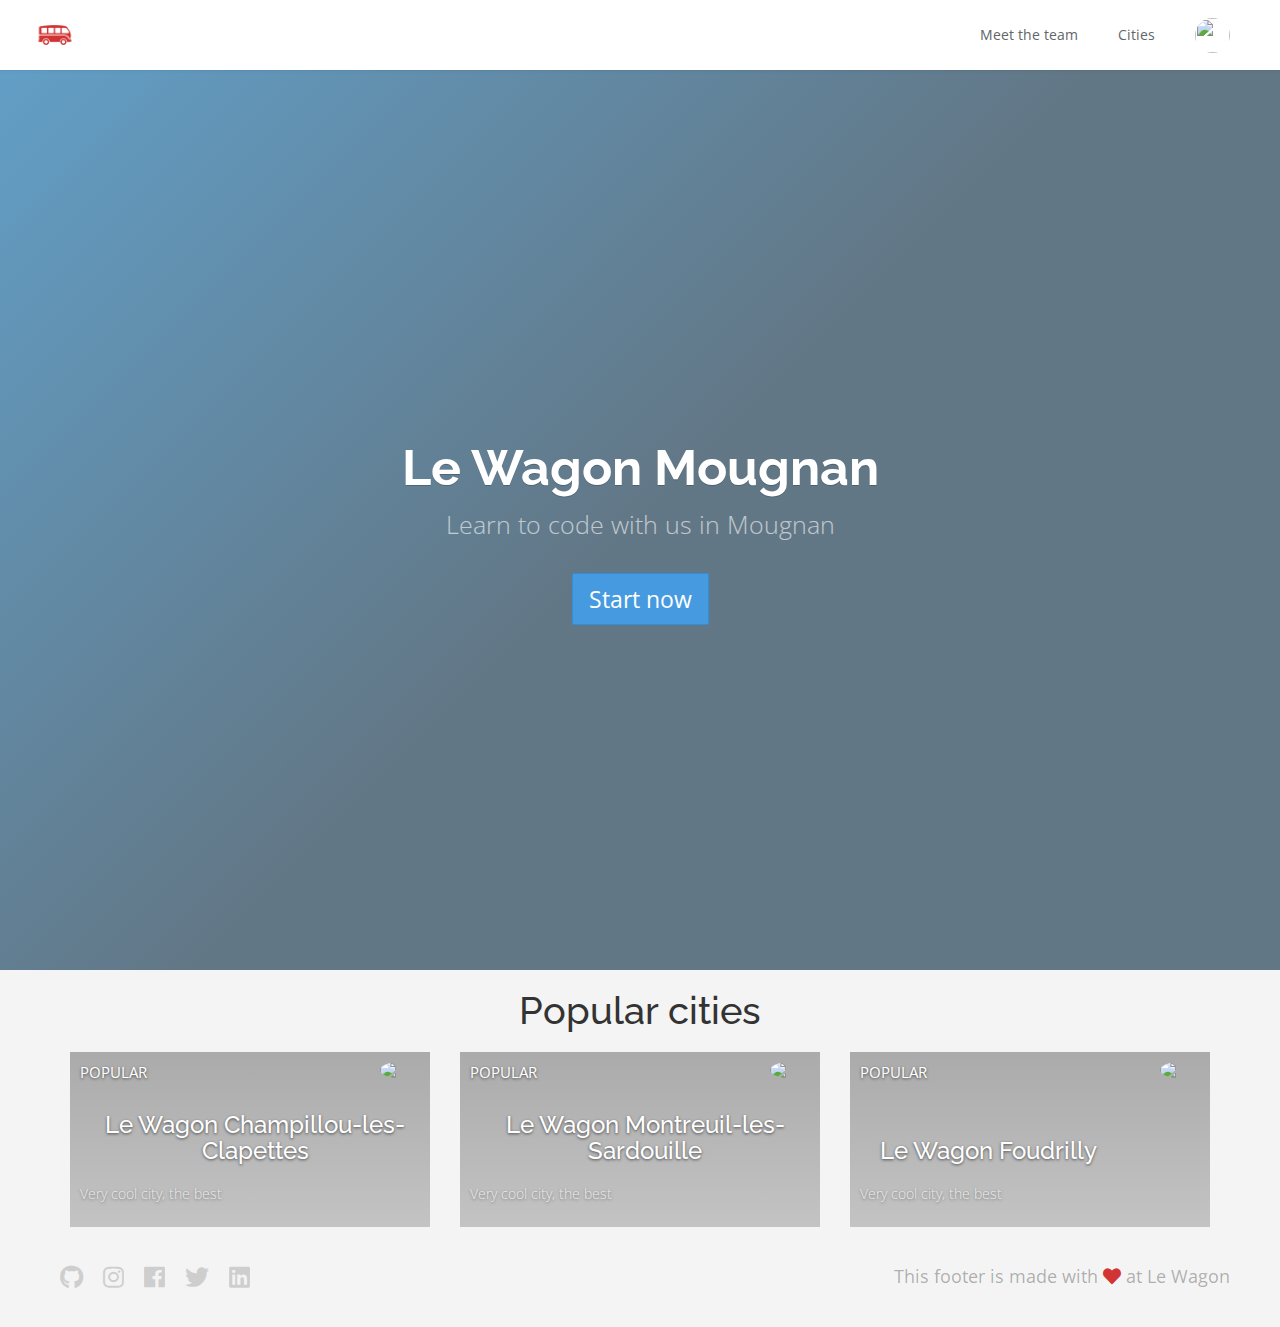
==== index.html @ 1786eabf "Automated commit at 2018-11-12 14:16:58 UTC by middleman-deploy 2.0.0-alpha" ====
<!doctype html>
<html>
  <head>
    <meta charset="utf-8">
    <meta http-equiv="x-ua-compatible" content="ie=edge">
    <meta name="viewport"
          content="width=device-width, initial-scale=1, shrink-to-fit=no">
    <!-- Use the title from a page's frontmatter if it has one -->
    <title>Le Wagon - Middleman</title>
    <link href="stylesheets/application-b05e5501.css" rel="stylesheet" />
    <script src="javascripts/application-93de88c9.js"></script>
    <link href="images/favicon-f15af148.png" rel="icon" type="image/png" />
  </head>
  <body>
    <div class="navbar-wagon">
  <!-- Logo -->
  <a href="/" class="navbar-wagon-brand">
    <img src="images/logo-acc9c0ec.png" alt="logo">
  </a>

  <!-- Right Navigation -->
  <div class="navbar-wagon-right hidden-xs hidden-sm">

    <a href="team.html" class="navbar-wagon-item navbar-wagon-link">Meet the team</a>
    <a href="./" class="navbar-wagon-item navbar-wagon-link">Cities</a>


    <!-- Profile picture with dropdown list -->
    <div class="navbar-wagon-item">
      <div class="dropdown">
        <img src="https://kitt.lewagon.com/placeholder/users/ssaunier" class="avatar dropdown-toggle" id="navbar-wagon-menu" data-toggle="dropdown">
        <ul class="dropdown-menu dropdown-menu-right navbar-wagon-dropdown-menu">
          <li><a href="#">Profile</a></li>
          <li><a href="#">Dashboard</a></li>
          <li><a href="#">Log Out</a></li>
        </ul>
      </div>
    </div>
  </div>

  <!-- Dropdown appearing on mobile only -->
  <div class="navbar-wagon-item hidden-md hidden-lg">
    <div class="dropdown">
      <i class="fas fa-bars dropdown-toggle" data-toggle="dropdown" role="button"></i>
      <ul class="dropdown-menu dropdown-menu-right navbar-wagon-dropdown-menu">
        <li><a href="#">Host</a></li>
        <li><a href="#">Trips</a></li>
        <li><a href="#">Messagese</a></li>
      </ul>
    </div>
  </div>
</div>

      <div class="banner" style="background-image: linear-gradient(-225deg, rgba(0,101,168,0.6) 0%, rgba(0,36,61,0.6) 50%), url('https://vignette.wikia.nocookie.net/groland/images/0/01/Mougnan.png/revision/latest?cb=20161108152142&path-prefix=fr');">
  <div class="banner-content">
    <h1>Le Wagon Mougnan</h1>
    <p>Learn to code with us in Mougnan</p>
    <a class="btn btn-primary btn-lg">Start now</a>
  </div>
</div>



<div class="container">
<h2>Popular cities</h2>
  <div class="row">
    <div class="col-xs-12 col-sm-4">
      <div class="card" style="background-image: linear-gradient(rgba(0,0,0,0.3), rgba(0,0,0,0.2)), url('https://vignette.wikia.nocookie.net/groland/images/9/9a/Champilloulesclapettes.png/revision/latest?cb=20161108142806&path-prefix=fr');">
        <div class="card-category">Popular</div>
        <div class="card-description">
          <h2>Le Wagon Champillou-les-Clapettes</h2>
          <p>Very cool city, the best</p>
        </div>
        <img class="card-user" src="https://kitt.lewagon.com/placeholder/users/mcsqueeze">
        <a class="card-link" href="#" ></a>
      </div>
    </div>
    <div class="col-xs-12 col-sm-4">
      <div class="card" style="background-image: linear-gradient(rgba(0,0,0,0.3), rgba(0,0,0,0.2)), url('https://vignette.wikia.nocookie.net/groland/images/4/4e/Montreuil-les-Sardouille.png/revision/latest?cb=20150901130908&path-prefix=fr');">
        <div class="card-category">Popular</div>
        <div class="card-description">
          <h2>Le Wagon Montreuil-les-Sardouille</h2>
          <p>Very cool city, the best</p>
        </div>
        <img class="card-user" src="https://kitt.lewagon.com/placeholder/users/Malise13">
        <a class="card-link" href="#" ></a>
      </div>
    </div>
    <div class="col-xs-12 col-sm-4">
      <div class="card" style="background-image: linear-gradient(rgba(0,0,0,0.3), rgba(0,0,0,0.2)), url('https://vignette.wikia.nocookie.net/groland/images/9/92/Foudrilly.png/revision/latest/scale-to-width-down/640?cb=20170323173155&path-prefix=fr');">
        <div class="card-category">Popular</div>
        <div class="card-description">
          <h2>Le Wagon Foudrilly</h2>
          <p>Very cool city, the best</p>
        </div>
        <img class="card-user" src="https://kitt.lewagon.com/placeholder/users/RababZ">
        <a class="card-link" href="#" ></a>
      </div>
    </div>
  </div>
</div>


    <div class="footer">
  <div class="footer-links">
    <a href="#"><i class="fab fa-github"></i></a>
    <a href="#"><i class="fab fa-instagram"></i></a>
    <a href="#"><i class="fab fa-facebook"></i></a>
    <a href="#"><i class="fab fa-twitter"></i></a>
    <a href="#"><i class="fab fa-linkedin"></i></a>
  </div>
  <div class="footer-copyright">
    This footer is made with <i class="fas fa-heart"></i> at Le Wagon
  </div>
</div>

  </body>
</html>
---- stylesheets/application-b05e5501.css ----
@import url("https://fonts.googleapis.com/css?family=Open+Sans:400,300,700|Raleway:400,100,300,700,500");/*!
 * Bootstrap v3.3.7 (http://getbootstrap.com)
 * Copyright 2011-2016 Twitter, Inc.
 * Licensed under MIT (https://github.com/twbs/bootstrap/blob/master/LICENSE)
 *//*! normalize.css v3.0.3 | MIT License | github.com/necolas/normalize.css */html{font-family:sans-serif;-ms-text-size-adjust:100%;-webkit-text-size-adjust:100%}body{margin:0}article,aside,details,figcaption,figure,footer,header,hgroup,main,menu,nav,section,summary{display:block}audio,canvas,progress,video{display:inline-block;vertical-align:baseline}audio:not([controls]){display:none;height:0}[hidden],template{display:none}a{background-color:transparent}a:active,a:hover{outline:0}abbr[title]{border-bottom:1px dotted}b,strong{font-weight:bold}dfn{font-style:italic}h1{font-size:2em;margin:0.67em 0}mark{background:#ff0;color:#000}small{font-size:80%}sub,sup{font-size:75%;line-height:0;position:relative;vertical-align:baseline}sup{top:-0.5em}sub{bottom:-0.25em}img{border:0}svg:not(:root){overflow:hidden}figure{margin:1em 40px}hr{-webkit-box-sizing:content-box;box-sizing:content-box;height:0}pre{overflow:auto}code,kbd,pre,samp{font-family:monospace, monospace;font-size:1em}button,input,optgroup,select,textarea{color:inherit;font:inherit;margin:0}button{overflow:visible}button,select{text-transform:none}button,html input[type="button"],input[type="reset"],input[type="submit"]{-webkit-appearance:button;cursor:pointer}button[disabled],html input[disabled]{cursor:default}button::-moz-focus-inner,input::-moz-focus-inner{border:0;padding:0}input{line-height:normal}input[type="checkbox"],input[type="radio"]{-webkit-box-sizing:border-box;box-sizing:border-box;padding:0}input[type="number"]::-webkit-inner-spin-button,input[type="number"]::-webkit-outer-spin-button{height:auto}input[type="search"]{-webkit-appearance:textfield;-webkit-box-sizing:content-box;box-sizing:content-box}input[type="search"]::-webkit-search-cancel-button,input[type="search"]::-webkit-search-decoration{-webkit-appearance:none}fieldset{border:1px solid #c0c0c0;margin:0 2px;padding:0.35em 0.625em 0.75em}legend{border:0;padding:0}textarea{overflow:auto}optgroup{font-weight:bold}table{border-collapse:collapse;border-spacing:0}td,th{padding:0}/*! Source: https://github.com/h5bp/html5-boilerplate/blob/master/src/css/main.css */@media print{*,*:before,*:after{background:transparent !important;color:#000 !important;-webkit-box-shadow:none !important;box-shadow:none !important;text-shadow:none !important}a,a:visited{text-decoration:underline}a[href]:after{content:" (" attr(href) ")"}abbr[title]:after{content:" (" attr(title) ")"}a[href^="#"]:after,a[href^="javascript:"]:after{content:""}pre,blockquote{border:1px solid #999;page-break-inside:avoid}thead{display:table-header-group}tr,img{page-break-inside:avoid}img{max-width:100% !important}p,h2,h3{orphans:3;widows:3}h2,h3{page-break-after:avoid}.navbar{display:none}.btn>.caret,.dropup>.btn>.caret{border-top-color:#000 !important}.label{border:1px solid #000}.table{border-collapse:collapse !important}.table td,.table th{background-color:#fff !important}.table-bordered th,.table-bordered td{border:1px solid #ddd !important}}@font-face{font-family:'Glyphicons Halflings';src:url("../assets/bootstrap/glyphicons-halflings-regular-86b6f62b.eot");src:url("../assets/bootstrap/glyphicons-halflings-regular-86b6f62b.eot?#iefix") format("embedded-opentype"),url("../assets/bootstrap/glyphicons-halflings-regular-ca35b697.woff2") format("woff2"),url("../assets/bootstrap/glyphicons-halflings-regular-278e49a8.woff") format("woff"),url("../assets/bootstrap/glyphicons-halflings-regular-44bc1850.ttf") format("truetype"),url("../assets/bootstrap/glyphicons-halflings-regular-de51a849.svg#glyphicons_halflingsregular") format("svg")}.glyphicon{position:relative;top:1px;display:inline-block;font-family:'Glyphicons Halflings';font-style:normal;font-weight:normal;line-height:1;-webkit-font-smoothing:antialiased;-moz-osx-font-smoothing:grayscale}.glyphicon-asterisk:before{content:"\002a"}.glyphicon-plus:before{content:"\002b"}.glyphicon-euro:before,.glyphicon-eur:before{content:"\20ac"}.glyphicon-minus:before{content:"\2212"}.glyphicon-cloud:before{content:"\2601"}.glyphicon-envelope:before{content:"\2709"}.glyphicon-pencil:before{content:"\270f"}.glyphicon-glass:before{content:"\e001"}.glyphicon-music:before{content:"\e002"}.glyphicon-search:before{content:"\e003"}.glyphicon-heart:before{content:"\e005"}.glyphicon-star:before{content:"\e006"}.glyphicon-star-empty:before{content:"\e007"}.glyphicon-user:before{content:"\e008"}.glyphicon-film:before{content:"\e009"}.glyphicon-th-large:before{content:"\e010"}.glyphicon-th:before{content:"\e011"}.glyphicon-th-list:before{content:"\e012"}.glyphicon-ok:before{content:"\e013"}.glyphicon-remove:before{content:"\e014"}.glyphicon-zoom-in:before{content:"\e015"}.glyphicon-zoom-out:before{content:"\e016"}.glyphicon-off:before{content:"\e017"}.glyphicon-signal:before{content:"\e018"}.glyphicon-cog:before{content:"\e019"}.glyphicon-trash:before{content:"\e020"}.glyphicon-home:before{content:"\e021"}.glyphicon-file:before{content:"\e022"}.glyphicon-time:before{content:"\e023"}.glyphicon-road:before{content:"\e024"}.glyphicon-download-alt:before{content:"\e025"}.glyphicon-download:before{content:"\e026"}.glyphicon-upload:before{content:"\e027"}.glyphicon-inbox:before{content:"\e028"}.glyphicon-play-circle:before{content:"\e029"}.glyphicon-repeat:before{content:"\e030"}.glyphicon-refresh:before{content:"\e031"}.glyphicon-list-alt:before{content:"\e032"}.glyphicon-lock:before{content:"\e033"}.glyphicon-flag:before{content:"\e034"}.glyphicon-headphones:before{content:"\e035"}.glyphicon-volume-off:before{content:"\e036"}.glyphicon-volume-down:before{content:"\e037"}.glyphicon-volume-up:before{content:"\e038"}.glyphicon-qrcode:before{content:"\e039"}.glyphicon-barcode:before{content:"\e040"}.glyphicon-tag:before{content:"\e041"}.glyphicon-tags:before{content:"\e042"}.glyphicon-book:before{content:"\e043"}.glyphicon-bookmark:before{content:"\e044"}.glyphicon-print:before{content:"\e045"}.glyphicon-camera:before{content:"\e046"}.glyphicon-font:before{content:"\e047"}.glyphicon-bold:before{content:"\e048"}.glyphicon-italic:before{content:"\e049"}.glyphicon-text-height:before{content:"\e050"}.glyphicon-text-width:before{content:"\e051"}.glyphicon-align-left:before{content:"\e052"}.glyphicon-align-center:before{content:"\e053"}.glyphicon-align-right:before{content:"\e054"}.glyphicon-align-justify:before{content:"\e055"}.glyphicon-list:before{content:"\e056"}.glyphicon-indent-left:before{content:"\e057"}.glyphicon-indent-right:before{content:"\e058"}.glyphicon-facetime-video:before{content:"\e059"}.glyphicon-picture:before{content:"\e060"}.glyphicon-map-marker:before{content:"\e062"}.glyphicon-adjust:before{content:"\e063"}.glyphicon-tint:before{content:"\e064"}.glyphicon-edit:before{content:"\e065"}.glyphicon-share:before{content:"\e066"}.glyphicon-check:before{content:"\e067"}.glyphicon-move:before{content:"\e068"}.glyphicon-step-backward:before{content:"\e069"}.glyphicon-fast-backward:before{content:"\e070"}.glyphicon-backward:before{content:"\e071"}.glyphicon-play:before{content:"\e072"}.glyphicon-pause:before{content:"\e073"}.glyphicon-stop:before{content:"\e074"}.glyphicon-forward:before{content:"\e075"}.glyphicon-fast-forward:before{content:"\e076"}.glyphicon-step-forward:before{content:"\e077"}.glyphicon-eject:before{content:"\e078"}.glyphicon-chevron-left:before{content:"\e079"}.glyphicon-chevron-right:before{content:"\e080"}.glyphicon-plus-sign:before{content:"\e081"}.glyphicon-minus-sign:before{content:"\e082"}.glyphicon-remove-sign:before{content:"\e083"}.glyphicon-ok-sign:before{content:"\e084"}.glyphicon-question-sign:before{content:"\e085"}.glyphicon-info-sign:before{content:"\e086"}.glyphicon-screenshot:before{content:"\e087"}.glyphicon-remove-circle:before{content:"\e088"}.glyphicon-ok-circle:before{content:"\e089"}.glyphicon-ban-circle:before{content:"\e090"}.glyphicon-arrow-left:before{content:"\e091"}.glyphicon-arrow-right:before{content:"\e092"}.glyphicon-arrow-up:before{content:"\e093"}.glyphicon-arrow-down:before{content:"\e094"}.glyphicon-share-alt:before{content:"\e095"}.glyphicon-resize-full:before{content:"\e096"}.glyphicon-resize-small:before{content:"\e097"}.glyphicon-exclamation-sign:before{content:"\e101"}.glyphicon-gift:before{content:"\e102"}.glyphicon-leaf:before{content:"\e103"}.glyphicon-fire:before{content:"\e104"}.glyphicon-eye-open:before{content:"\e105"}.glyphicon-eye-close:before{content:"\e106"}.glyphicon-warning-sign:before{content:"\e107"}.glyphicon-plane:before{content:"\e108"}.glyphicon-calendar:before{content:"\e109"}.glyphicon-random:before{content:"\e110"}.glyphicon-comment:before{content:"\e111"}.glyphicon-magnet:before{content:"\e112"}.glyphicon-chevron-up:before{content:"\e113"}.glyphicon-chevron-down:before{content:"\e114"}.glyphicon-retweet:before{content:"\e115"}.glyphicon-shopping-cart:before{content:"\e116"}.glyphicon-folder-close:before{content:"\e117"}.glyphicon-folder-open:before{content:"\e118"}.glyphicon-resize-vertical:before{content:"\e119"}.glyphicon-resize-horizontal:before{content:"\e120"}.glyphicon-hdd:before{content:"\e121"}.glyphicon-bullhorn:before{content:"\e122"}.glyphicon-bell:before{content:"\e123"}.glyphicon-certificate:before{content:"\e124"}.glyphicon-thumbs-up:before{content:"\e125"}.glyphicon-thumbs-down:before{content:"\e126"}.glyphicon-hand-right:before{content:"\e127"}.glyphicon-hand-left:before{content:"\e128"}.glyphicon-hand-up:before{content:"\e129"}.glyphicon-hand-down:before{content:"\e130"}.glyphicon-circle-arrow-right:before{content:"\e131"}.glyphicon-circle-arrow-left:before{content:"\e132"}.glyphicon-circle-arrow-up:before{content:"\e133"}.glyphicon-circle-arrow-down:before{content:"\e134"}.glyphicon-globe:before{content:"\e135"}.glyphicon-wrench:before{content:"\e136"}.glyphicon-tasks:before{content:"\e137"}.glyphicon-filter:before{content:"\e138"}.glyphicon-briefcase:before{content:"\e139"}.glyphicon-fullscreen:before{content:"\e140"}.glyphicon-dashboard:before{content:"\e141"}.glyphicon-paperclip:before{content:"\e142"}.glyphicon-heart-empty:before{content:"\e143"}.glyphicon-link:before{content:"\e144"}.glyphicon-phone:before{content:"\e145"}.glyphicon-pushpin:before{content:"\e146"}.glyphicon-usd:before{content:"\e148"}.glyphicon-gbp:before{content:"\e149"}.glyphicon-sort:before{content:"\e150"}.glyphicon-sort-by-alphabet:before{content:"\e151"}.glyphicon-sort-by-alphabet-alt:before{content:"\e152"}.glyphicon-sort-by-order:before{content:"\e153"}.glyphicon-sort-by-order-alt:before{content:"\e154"}.glyphicon-sort-by-attributes:before{content:"\e155"}.glyphicon-sort-by-attributes-alt:before{content:"\e156"}.glyphicon-unchecked:before{content:"\e157"}.glyphicon-expand:before{content:"\e158"}.glyphicon-collapse-down:before{content:"\e159"}.glyphicon-collapse-up:before{content:"\e160"}.glyphicon-log-in:before{content:"\e161"}.glyphicon-flash:before{content:"\e162"}.glyphicon-log-out:before{content:"\e163"}.glyphicon-new-window:before{content:"\e164"}.glyphicon-record:before{content:"\e165"}.glyphicon-save:before{content:"\e166"}.glyphicon-open:before{content:"\e167"}.glyphicon-saved:before{content:"\e168"}.glyphicon-import:before{content:"\e169"}.glyphicon-export:before{content:"\e170"}.glyphicon-send:before{content:"\e171"}.glyphicon-floppy-disk:before{content:"\e172"}.glyphicon-floppy-saved:before{content:"\e173"}.glyphicon-floppy-remove:before{content:"\e174"}.glyphicon-floppy-save:before{content:"\e175"}.glyphicon-floppy-open:before{content:"\e176"}.glyphicon-credit-card:before{content:"\e177"}.glyphicon-transfer:before{content:"\e178"}.glyphicon-cutlery:before{content:"\e179"}.glyphicon-header:before{content:"\e180"}.glyphicon-compressed:before{content:"\e181"}.glyphicon-earphone:before{content:"\e182"}.glyphicon-phone-alt:before{content:"\e183"}.glyphicon-tower:before{content:"\e184"}.glyphicon-stats:before{content:"\e185"}.glyphicon-sd-video:before{content:"\e186"}.glyphicon-hd-video:before{content:"\e187"}.glyphicon-subtitles:before{content:"\e188"}.glyphicon-sound-stereo:before{content:"\e189"}.glyphicon-sound-dolby:before{content:"\e190"}.glyphicon-sound-5-1:before{content:"\e191"}.glyphicon-sound-6-1:before{content:"\e192"}.glyphicon-sound-7-1:before{content:"\e193"}.glyphicon-copyright-mark:before{content:"\e194"}.glyphicon-registration-mark:before{content:"\e195"}.glyphicon-cloud-download:before{content:"\e197"}.glyphicon-cloud-upload:before{content:"\e198"}.glyphicon-tree-conifer:before{content:"\e199"}.glyphicon-tree-deciduous:before{content:"\e200"}.glyphicon-cd:before{content:"\e201"}.glyphicon-save-file:before{content:"\e202"}.glyphicon-open-file:before{content:"\e203"}.glyphicon-level-up:before{content:"\e204"}.glyphicon-copy:before{content:"\e205"}.glyphicon-paste:before{content:"\e206"}.glyphicon-alert:before{content:"\e209"}.glyphicon-equalizer:before{content:"\e210"}.glyphicon-king:before{content:"\e211"}.glyphicon-queen:before{content:"\e212"}.glyphicon-pawn:before{content:"\e213"}.glyphicon-bishop:before{content:"\e214"}.glyphicon-knight:before{content:"\e215"}.glyphicon-baby-formula:before{content:"\e216"}.glyphicon-tent:before{content:"\26fa"}.glyphicon-blackboard:before{content:"\e218"}.glyphicon-bed:before{content:"\e219"}.glyphicon-apple:before{content:"\f8ff"}.glyphicon-erase:before{content:"\e221"}.glyphicon-hourglass:before{content:"\231b"}.glyphicon-lamp:before{content:"\e223"}.glyphicon-duplicate:before{content:"\e224"}.glyphicon-piggy-bank:before{content:"\e225"}.glyphicon-scissors:before{content:"\e226"}.glyphicon-bitcoin:before{content:"\e227"}.glyphicon-btc:before{content:"\e227"}.glyphicon-xbt:before{content:"\e227"}.glyphicon-yen:before{content:"\00a5"}.glyphicon-jpy:before{content:"\00a5"}.glyphicon-ruble:before{content:"\20bd"}.glyphicon-rub:before{content:"\20bd"}.glyphicon-scale:before{content:"\e230"}.glyphicon-ice-lolly:before{content:"\e231"}.glyphicon-ice-lolly-tasted:before{content:"\e232"}.glyphicon-education:before{content:"\e233"}.glyphicon-option-horizontal:before{content:"\e234"}.glyphicon-option-vertical:before{content:"\e235"}.glyphicon-menu-hamburger:before{content:"\e236"}.glyphicon-modal-window:before{content:"\e237"}.glyphicon-oil:before{content:"\e238"}.glyphicon-grain:before{content:"\e239"}.glyphicon-sunglasses:before{content:"\e240"}.glyphicon-text-size:before{content:"\e241"}.glyphicon-text-color:before{content:"\e242"}.glyphicon-text-background:before{content:"\e243"}.glyphicon-object-align-top:before{content:"\e244"}.glyphicon-object-align-bottom:before{content:"\e245"}.glyphicon-object-align-horizontal:before{content:"\e246"}.glyphicon-object-align-left:before{content:"\e247"}.glyphicon-object-align-vertical:before{content:"\e248"}.glyphicon-object-align-right:before{content:"\e249"}.glyphicon-triangle-right:before{content:"\e250"}.glyphicon-triangle-left:before{content:"\e251"}.glyphicon-triangle-bottom:before{content:"\e252"}.glyphicon-triangle-top:before{content:"\e253"}.glyphicon-console:before{content:"\e254"}.glyphicon-superscript:before{content:"\e255"}.glyphicon-subscript:before{content:"\e256"}.glyphicon-menu-left:before{content:"\e257"}.glyphicon-menu-right:before{content:"\e258"}.glyphicon-menu-down:before{content:"\e259"}.glyphicon-menu-up:before{content:"\e260"}*{-webkit-box-sizing:border-box;box-sizing:border-box}*:before,*:after{-webkit-box-sizing:border-box;box-sizing:border-box}html{font-size:10px;-webkit-tap-highlight-color:transparent}body{font-family:"Open Sans", "Helvetica", "sans-serif";font-size:18px;line-height:1.42857143;color:#333333;background-color:#F4F4F4}input,button,select,textarea{font-family:inherit;font-size:inherit;line-height:inherit}a{color:#469AE0;text-decoration:none}a:hover,a:focus{color:#1f74ba;text-decoration:underline}a:focus{outline:5px auto -webkit-focus-ring-color;outline-offset:-2px}figure{margin:0}img{vertical-align:middle}.img-responsive{display:block;max-width:100%;height:auto}.img-rounded{border-radius:2px}.img-thumbnail{padding:4px;line-height:1.42857143;background-color:#F4F4F4;border:1px solid #ddd;border-radius:2px;-webkit-transition:all 0.2s ease-in-out;transition:all 0.2s ease-in-out;display:inline-block;max-width:100%;height:auto}.img-circle{border-radius:50%}hr{margin-top:25px;margin-bottom:25px;border:0;border-top:1px solid #eeeeee}.sr-only{position:absolute;width:1px;height:1px;margin:-1px;padding:0;overflow:hidden;clip:rect(0, 0, 0, 0);border:0}.sr-only-focusable:active,.sr-only-focusable:focus{position:static;width:auto;height:auto;margin:0;overflow:visible;clip:auto}[role="button"]{cursor:pointer}h1,h2,h3,h4,h5,h6,.h1,.h2,.h3,.h4,.h5,.h6{font-family:"Raleway", "Helvetica", "sans-serif";font-weight:500;line-height:1.1;color:inherit}h1 small,h1 .small,h2 small,h2 .small,h3 small,h3 .small,h4 small,h4 .small,h5 small,h5 .small,h6 small,h6 .small,.h1 small,.h1 .small,.h2 small,.h2 .small,.h3 small,.h3 .small,.h4 small,.h4 .small,.h5 small,.h5 .small,.h6 small,.h6 .small{font-weight:normal;line-height:1;color:#777777}h1,.h1,h2,.h2,h3,.h3{margin-top:25px;margin-bottom:12.5px}h1 small,h1 .small,.h1 small,.h1 .small,h2 small,h2 .small,.h2 small,.h2 .small,h3 small,h3 .small,.h3 small,.h3 .small{font-size:65%}h4,.h4,h5,.h5,h6,.h6{margin-top:12.5px;margin-bottom:12.5px}h4 small,h4 .small,.h4 small,.h4 .small,h5 small,h5 .small,.h5 small,.h5 .small,h6 small,h6 .small,.h6 small,.h6 .small{font-size:75%}h1,.h1{font-size:46px}h2,.h2{font-size:38px}h3,.h3{font-size:31px}h4,.h4{font-size:23px}h5,.h5{font-size:18px}h6,.h6{font-size:16px}p{margin:0 0 12.5px}.lead{margin-bottom:25px;font-size:20px;font-weight:300;line-height:1.4}@media (min-width: 768px){.lead{font-size:27px}}small,.small{font-size:88%}mark,.mark{background-color:#fcf8e3;padding:.2em}.text-left{text-align:left}.text-right{text-align:right}.text-center{text-align:center}.text-justify{text-align:justify}.text-nowrap{white-space:nowrap}.text-lowercase{text-transform:lowercase}.text-uppercase,.initialism{text-transform:uppercase}.text-capitalize{text-transform:capitalize}.text-muted{color:#777777}.text-primary{color:#469AE0}a.text-primary:hover,a.text-primary:focus{color:#2381d0}.text-success{color:#3c763d}a.text-success:hover,a.text-success:focus{color:#2b542c}.text-info{color:#31708f}a.text-info:hover,a.text-info:focus{color:#245269}.text-warning{color:#8a6d3b}a.text-warning:hover,a.text-warning:focus{color:#66512c}.text-danger{color:#a94442}a.text-danger:hover,a.text-danger:focus{color:#843534}.bg-primary{color:#fff}.bg-primary{background-color:#469AE0}a.bg-primary:hover,a.bg-primary:focus{background-color:#2381d0}.bg-success{background-color:#dff0d8}a.bg-success:hover,a.bg-success:focus{background-color:#c1e2b3}.bg-info{background-color:#d9edf7}a.bg-info:hover,a.bg-info:focus{background-color:#afd9ee}.bg-warning{background-color:#fcf8e3}a.bg-warning:hover,a.bg-warning:focus{background-color:#f7ecb5}.bg-danger{background-color:#f2dede}a.bg-danger:hover,a.bg-danger:focus{background-color:#e4b9b9}.page-header{padding-bottom:11.5px;margin:50px 0 25px;border-bottom:1px solid #eeeeee}ul,ol{margin-top:0;margin-bottom:12.5px}ul ul,ul ol,ol ul,ol ol{margin-bottom:0}.list-unstyled{padding-left:0;list-style:none}.list-inline{padding-left:0;list-style:none;margin-left:-5px}.list-inline>li{display:inline-block;padding-left:5px;padding-right:5px}dl{margin-top:0;margin-bottom:25px}dt,dd{line-height:1.42857143}dt{font-weight:bold}dd{margin-left:0}.dl-horizontal dd:before,.dl-horizontal dd:after{content:" ";display:table}.dl-horizontal dd:after{clear:both}@media (min-width: 768px){.dl-horizontal dt{float:left;width:160px;clear:left;text-align:right;overflow:hidden;text-overflow:ellipsis;white-space:nowrap}.dl-horizontal dd{margin-left:180px}}abbr[title],abbr[data-original-title]{cursor:help;border-bottom:1px dotted #777777}.initialism{font-size:90%}blockquote{padding:12.5px 25px;margin:0 0 25px;font-size:22.5px;border-left:5px solid #eeeeee}blockquote p:last-child,blockquote ul:last-child,blockquote ol:last-child{margin-bottom:0}blockquote footer,blockquote small,blockquote .small{display:block;font-size:80%;line-height:1.42857143;color:#777777}blockquote footer:before,blockquote small:before,blockquote .small:before{content:'\2014 \00A0'}.blockquote-reverse,blockquote.pull-right{padding-right:15px;padding-left:0;border-right:5px solid #eeeeee;border-left:0;text-align:right}.blockquote-reverse footer:before,.blockquote-reverse small:before,.blockquote-reverse .small:before,blockquote.pull-right footer:before,blockquote.pull-right small:before,blockquote.pull-right .small:before{content:''}.blockquote-reverse footer:after,.blockquote-reverse small:after,.blockquote-reverse .small:after,blockquote.pull-right footer:after,blockquote.pull-right small:after,blockquote.pull-right .small:after{content:'\00A0 \2014'}address{margin-bottom:25px;font-style:normal;line-height:1.42857143}code,kbd,pre,samp{font-family:Menlo, Monaco, Consolas, "Courier New", monospace}code{padding:2px 4px;font-size:90%;color:#c7254e;background-color:#f9f2f4;border-radius:2px}kbd{padding:2px 4px;font-size:90%;color:#fff;background-color:#333;border-radius:2px;-webkit-box-shadow:inset 0 -1px 0 rgba(0,0,0,0.25);box-shadow:inset 0 -1px 0 rgba(0,0,0,0.25)}kbd kbd{padding:0;font-size:100%;font-weight:bold;-webkit-box-shadow:none;box-shadow:none}pre{display:block;padding:12px;margin:0 0 12.5px;font-size:17px;line-height:1.42857143;word-break:break-all;word-wrap:break-word;color:#333333;background-color:#f5f5f5;border:1px solid #ccc;border-radius:2px}pre code{padding:0;font-size:inherit;color:inherit;white-space:pre-wrap;background-color:transparent;border-radius:0}.pre-scrollable{max-height:340px;overflow-y:scroll}.container{margin-right:auto;margin-left:auto;padding-left:15px;padding-right:15px}.container:before,.container:after{content:" ";display:table}.container:after{clear:both}@media (min-width: 768px){.container{width:750px}}@media (min-width: 992px){.container{width:970px}}@media (min-width: 1200px){.container{width:1170px}}.container-fluid{margin-right:auto;margin-left:auto;padding-left:15px;padding-right:15px}.container-fluid:before,.container-fluid:after{content:" ";display:table}.container-fluid:after{clear:both}.row{margin-left:-15px;margin-right:-15px}.row:before,.row:after{content:" ";display:table}.row:after{clear:both}.col-xs-1,.col-sm-1,.col-md-1,.col-lg-1,.col-xs-2,.col-sm-2,.col-md-2,.col-lg-2,.col-xs-3,.col-sm-3,.col-md-3,.col-lg-3,.col-xs-4,.col-sm-4,.col-md-4,.col-lg-4,.col-xs-5,.col-sm-5,.col-md-5,.col-lg-5,.col-xs-6,.col-sm-6,.col-md-6,.col-lg-6,.col-xs-7,.col-sm-7,.col-md-7,.col-lg-7,.col-xs-8,.col-sm-8,.col-md-8,.col-lg-8,.col-xs-9,.col-sm-9,.col-md-9,.col-lg-9,.col-xs-10,.col-sm-10,.col-md-10,.col-lg-10,.col-xs-11,.col-sm-11,.col-md-11,.col-lg-11,.col-xs-12,.col-sm-12,.col-md-12,.col-lg-12{position:relative;min-height:1px;padding-left:15px;padding-right:15px}.col-xs-1,.col-xs-2,.col-xs-3,.col-xs-4,.col-xs-5,.col-xs-6,.col-xs-7,.col-xs-8,.col-xs-9,.col-xs-10,.col-xs-11,.col-xs-12{float:left}.col-xs-1{width:8.33333333%}.col-xs-2{width:16.66666667%}.col-xs-3{width:25%}.col-xs-4{width:33.33333333%}.col-xs-5{width:41.66666667%}.col-xs-6{width:50%}.col-xs-7{width:58.33333333%}.col-xs-8{width:66.66666667%}.col-xs-9{width:75%}.col-xs-10{width:83.33333333%}.col-xs-11{width:91.66666667%}.col-xs-12{width:100%}.col-xs-pull-0{right:auto}.col-xs-pull-1{right:8.33333333%}.col-xs-pull-2{right:16.66666667%}.col-xs-pull-3{right:25%}.col-xs-pull-4{right:33.33333333%}.col-xs-pull-5{right:41.66666667%}.col-xs-pull-6{right:50%}.col-xs-pull-7{right:58.33333333%}.col-xs-pull-8{right:66.66666667%}.col-xs-pull-9{right:75%}.col-xs-pull-10{right:83.33333333%}.col-xs-pull-11{right:91.66666667%}.col-xs-pull-12{right:100%}.col-xs-push-0{left:auto}.col-xs-push-1{left:8.33333333%}.col-xs-push-2{left:16.66666667%}.col-xs-push-3{left:25%}.col-xs-push-4{left:33.33333333%}.col-xs-push-5{left:41.66666667%}.col-xs-push-6{left:50%}.col-xs-push-7{left:58.33333333%}.col-xs-push-8{left:66.66666667%}.col-xs-push-9{left:75%}.col-xs-push-10{left:83.33333333%}.col-xs-push-11{left:91.66666667%}.col-xs-push-12{left:100%}.col-xs-offset-0{margin-left:0%}.col-xs-offset-1{margin-left:8.33333333%}.col-xs-offset-2{margin-left:16.66666667%}.col-xs-offset-3{margin-left:25%}.col-xs-offset-4{margin-left:33.33333333%}.col-xs-offset-5{margin-left:41.66666667%}.col-xs-offset-6{margin-left:50%}.col-xs-offset-7{margin-left:58.33333333%}.col-xs-offset-8{margin-left:66.66666667%}.col-xs-offset-9{margin-left:75%}.col-xs-offset-10{margin-left:83.33333333%}.col-xs-offset-11{margin-left:91.66666667%}.col-xs-offset-12{margin-left:100%}@media (min-width: 768px){.col-sm-1,.col-sm-2,.col-sm-3,.col-sm-4,.col-sm-5,.col-sm-6,.col-sm-7,.col-sm-8,.col-sm-9,.col-sm-10,.col-sm-11,.col-sm-12{float:left}.col-sm-1{width:8.33333333%}.col-sm-2{width:16.66666667%}.col-sm-3{width:25%}.col-sm-4{width:33.33333333%}.col-sm-5{width:41.66666667%}.col-sm-6{width:50%}.col-sm-7{width:58.33333333%}.col-sm-8{width:66.66666667%}.col-sm-9{width:75%}.col-sm-10{width:83.33333333%}.col-sm-11{width:91.66666667%}.col-sm-12{width:100%}.col-sm-pull-0{right:auto}.col-sm-pull-1{right:8.33333333%}.col-sm-pull-2{right:16.66666667%}.col-sm-pull-3{right:25%}.col-sm-pull-4{right:33.33333333%}.col-sm-pull-5{right:41.66666667%}.col-sm-pull-6{right:50%}.col-sm-pull-7{right:58.33333333%}.col-sm-pull-8{right:66.66666667%}.col-sm-pull-9{right:75%}.col-sm-pull-10{right:83.33333333%}.col-sm-pull-11{right:91.66666667%}.col-sm-pull-12{right:100%}.col-sm-push-0{left:auto}.col-sm-push-1{left:8.33333333%}.col-sm-push-2{left:16.66666667%}.col-sm-push-3{left:25%}.col-sm-push-4{left:33.33333333%}.col-sm-push-5{left:41.66666667%}.col-sm-push-6{left:50%}.col-sm-push-7{left:58.33333333%}.col-sm-push-8{left:66.66666667%}.col-sm-push-9{left:75%}.col-sm-push-10{left:83.33333333%}.col-sm-push-11{left:91.66666667%}.col-sm-push-12{left:100%}.col-sm-offset-0{margin-left:0%}.col-sm-offset-1{margin-left:8.33333333%}.col-sm-offset-2{margin-left:16.66666667%}.col-sm-offset-3{margin-left:25%}.col-sm-offset-4{margin-left:33.33333333%}.col-sm-offset-5{margin-left:41.66666667%}.col-sm-offset-6{margin-left:50%}.col-sm-offset-7{margin-left:58.33333333%}.col-sm-offset-8{margin-left:66.66666667%}.col-sm-offset-9{margin-left:75%}.col-sm-offset-10{margin-left:83.33333333%}.col-sm-offset-11{margin-left:91.66666667%}.col-sm-offset-12{margin-left:100%}}@media (min-width: 992px){.col-md-1,.col-md-2,.col-md-3,.col-md-4,.col-md-5,.col-md-6,.col-md-7,.col-md-8,.col-md-9,.col-md-10,.col-md-11,.col-md-12{float:left}.col-md-1{width:8.33333333%}.col-md-2{width:16.66666667%}.col-md-3{width:25%}.col-md-4{width:33.33333333%}.col-md-5{width:41.66666667%}.col-md-6{width:50%}.col-md-7{width:58.33333333%}.col-md-8{width:66.66666667%}.col-md-9{width:75%}.col-md-10{width:83.33333333%}.col-md-11{width:91.66666667%}.col-md-12{width:100%}.col-md-pull-0{right:auto}.col-md-pull-1{right:8.33333333%}.col-md-pull-2{right:16.66666667%}.col-md-pull-3{right:25%}.col-md-pull-4{right:33.33333333%}.col-md-pull-5{right:41.66666667%}.col-md-pull-6{right:50%}.col-md-pull-7{right:58.33333333%}.col-md-pull-8{right:66.66666667%}.col-md-pull-9{right:75%}.col-md-pull-10{right:83.33333333%}.col-md-pull-11{right:91.66666667%}.col-md-pull-12{right:100%}.col-md-push-0{left:auto}.col-md-push-1{left:8.33333333%}.col-md-push-2{left:16.66666667%}.col-md-push-3{left:25%}.col-md-push-4{left:33.33333333%}.col-md-push-5{left:41.66666667%}.col-md-push-6{left:50%}.col-md-push-7{left:58.33333333%}.col-md-push-8{left:66.66666667%}.col-md-push-9{left:75%}.col-md-push-10{left:83.33333333%}.col-md-push-11{left:91.66666667%}.col-md-push-12{left:100%}.col-md-offset-0{margin-left:0%}.col-md-offset-1{margin-left:8.33333333%}.col-md-offset-2{margin-left:16.66666667%}.col-md-offset-3{margin-left:25%}.col-md-offset-4{margin-left:33.33333333%}.col-md-offset-5{margin-left:41.66666667%}.col-md-offset-6{margin-left:50%}.col-md-offset-7{margin-left:58.33333333%}.col-md-offset-8{margin-left:66.66666667%}.col-md-offset-9{margin-left:75%}.col-md-offset-10{margin-left:83.33333333%}.col-md-offset-11{margin-left:91.66666667%}.col-md-offset-12{margin-left:100%}}@media (min-width: 1200px){.col-lg-1,.col-lg-2,.col-lg-3,.col-lg-4,.col-lg-5,.col-lg-6,.col-lg-7,.col-lg-8,.col-lg-9,.col-lg-10,.col-lg-11,.col-lg-12{float:left}.col-lg-1{width:8.33333333%}.col-lg-2{width:16.66666667%}.col-lg-3{width:25%}.col-lg-4{width:33.33333333%}.col-lg-5{width:41.66666667%}.col-lg-6{width:50%}.col-lg-7{width:58.33333333%}.col-lg-8{width:66.66666667%}.col-lg-9{width:75%}.col-lg-10{width:83.33333333%}.col-lg-11{width:91.66666667%}.col-lg-12{width:100%}.col-lg-pull-0{right:auto}.col-lg-pull-1{right:8.33333333%}.col-lg-pull-2{right:16.66666667%}.col-lg-pull-3{right:25%}.col-lg-pull-4{right:33.33333333%}.col-lg-pull-5{right:41.66666667%}.col-lg-pull-6{right:50%}.col-lg-pull-7{right:58.33333333%}.col-lg-pull-8{right:66.66666667%}.col-lg-pull-9{right:75%}.col-lg-pull-10{right:83.33333333%}.col-lg-pull-11{right:91.66666667%}.col-lg-pull-12{right:100%}.col-lg-push-0{left:auto}.col-lg-push-1{left:8.33333333%}.col-lg-push-2{left:16.66666667%}.col-lg-push-3{left:25%}.col-lg-push-4{left:33.33333333%}.col-lg-push-5{left:41.66666667%}.col-lg-push-6{left:50%}.col-lg-push-7{left:58.33333333%}.col-lg-push-8{left:66.66666667%}.col-lg-push-9{left:75%}.col-lg-push-10{left:83.33333333%}.col-lg-push-11{left:91.66666667%}.col-lg-push-12{left:100%}.col-lg-offset-0{margin-left:0%}.col-lg-offset-1{margin-left:8.33333333%}.col-lg-offset-2{margin-left:16.66666667%}.col-lg-offset-3{margin-left:25%}.col-lg-offset-4{margin-left:33.33333333%}.col-lg-offset-5{margin-left:41.66666667%}.col-lg-offset-6{margin-left:50%}.col-lg-offset-7{margin-left:58.33333333%}.col-lg-offset-8{margin-left:66.66666667%}.col-lg-offset-9{margin-left:75%}.col-lg-offset-10{margin-left:83.33333333%}.col-lg-offset-11{margin-left:91.66666667%}.col-lg-offset-12{margin-left:100%}}table{background-color:transparent}caption{padding-top:8px;padding-bottom:8px;color:#777777;text-align:left}th{text-align:left}.table{width:100%;max-width:100%;margin-bottom:25px}.table>thead>tr>th,.table>thead>tr>td,.table>tbody>tr>th,.table>tbody>tr>td,.table>tfoot>tr>th,.table>tfoot>tr>td{padding:8px;line-height:1.42857143;vertical-align:top;border-top:1px solid #ddd}.table>thead>tr>th{vertical-align:bottom;border-bottom:2px solid #ddd}.table>caption+thead>tr:first-child>th,.table>caption+thead>tr:first-child>td,.table>colgroup+thead>tr:first-child>th,.table>colgroup+thead>tr:first-child>td,.table>thead:first-child>tr:first-child>th,.table>thead:first-child>tr:first-child>td{border-top:0}.table>tbody+tbody{border-top:2px solid #ddd}.table .table{background-color:#F4F4F4}.table-condensed>thead>tr>th,.table-condensed>thead>tr>td,.table-condensed>tbody>tr>th,.table-condensed>tbody>tr>td,.table-condensed>tfoot>tr>th,.table-condensed>tfoot>tr>td{padding:5px}.table-bordered{border:1px solid #ddd}.table-bordered>thead>tr>th,.table-bordered>thead>tr>td,.table-bordered>tbody>tr>th,.table-bordered>tbody>tr>td,.table-bordered>tfoot>tr>th,.table-bordered>tfoot>tr>td{border:1px solid #ddd}.table-bordered>thead>tr>th,.table-bordered>thead>tr>td{border-bottom-width:2px}.table-striped>tbody>tr:nth-of-type(odd){background-color:#f9f9f9}.table-hover>tbody>tr:hover{background-color:#f5f5f5}table col[class*="col-"]{position:static;float:none;display:table-column}table td[class*="col-"],table th[class*="col-"]{position:static;float:none;display:table-cell}.table>thead>tr>td.active,.table>thead>tr>th.active,.table>thead>tr.active>td,.table>thead>tr.active>th,.table>tbody>tr>td.active,.table>tbody>tr>th.active,.table>tbody>tr.active>td,.table>tbody>tr.active>th,.table>tfoot>tr>td.active,.table>tfoot>tr>th.active,.table>tfoot>tr.active>td,.table>tfoot>tr.active>th{background-color:#f5f5f5}.table-hover>tbody>tr>td.active:hover,.table-hover>tbody>tr>th.active:hover,.table-hover>tbody>tr.active:hover>td,.table-hover>tbody>tr:hover>.active,.table-hover>tbody>tr.active:hover>th{background-color:#e8e8e8}.table>thead>tr>td.success,.table>thead>tr>th.success,.table>thead>tr.success>td,.table>thead>tr.success>th,.table>tbody>tr>td.success,.table>tbody>tr>th.success,.table>tbody>tr.success>td,.table>tbody>tr.success>th,.table>tfoot>tr>td.success,.table>tfoot>tr>th.success,.table>tfoot>tr.success>td,.table>tfoot>tr.success>th{background-color:#dff0d8}.table-hover>tbody>tr>td.success:hover,.table-hover>tbody>tr>th.success:hover,.table-hover>tbody>tr.success:hover>td,.table-hover>tbody>tr:hover>.success,.table-hover>tbody>tr.success:hover>th{background-color:#d0e9c6}.table>thead>tr>td.info,.table>thead>tr>th.info,.table>thead>tr.info>td,.table>thead>tr.info>th,.table>tbody>tr>td.info,.table>tbody>tr>th.info,.table>tbody>tr.info>td,.table>tbody>tr.info>th,.table>tfoot>tr>td.info,.table>tfoot>tr>th.info,.table>tfoot>tr.info>td,.table>tfoot>tr.info>th{background-color:#d9edf7}.table-hover>tbody>tr>td.info:hover,.table-hover>tbody>tr>th.info:hover,.table-hover>tbody>tr.info:hover>td,.table-hover>tbody>tr:hover>.info,.table-hover>tbody>tr.info:hover>th{background-color:#c4e3f3}.table>thead>tr>td.warning,.table>thead>tr>th.warning,.table>thead>tr.warning>td,.table>thead>tr.warning>th,.table>tbody>tr>td.warning,.table>tbody>tr>th.warning,.table>tbody>tr.warning>td,.table>tbody>tr.warning>th,.table>tfoot>tr>td.warning,.table>tfoot>tr>th.warning,.table>tfoot>tr.warning>td,.table>tfoot>tr.warning>th{background-color:#fcf8e3}.table-hover>tbody>tr>td.warning:hover,.table-hover>tbody>tr>th.warning:hover,.table-hover>tbody>tr.warning:hover>td,.table-hover>tbody>tr:hover>.warning,.table-hover>tbody>tr.warning:hover>th{background-color:#faf2cc}.table>thead>tr>td.danger,.table>thead>tr>th.danger,.table>thead>tr.danger>td,.table>thead>tr.danger>th,.table>tbody>tr>td.danger,.table>tbody>tr>th.danger,.table>tbody>tr.danger>td,.table>tbody>tr.danger>th,.table>tfoot>tr>td.danger,.table>tfoot>tr>th.danger,.table>tfoot>tr.danger>td,.table>tfoot>tr.danger>th{background-color:#f2dede}.table-hover>tbody>tr>td.danger:hover,.table-hover>tbody>tr>th.danger:hover,.table-hover>tbody>tr.danger:hover>td,.table-hover>tbody>tr:hover>.danger,.table-hover>tbody>tr.danger:hover>th{background-color:#ebcccc}.table-responsive{overflow-x:auto;min-height:0.01%}@media screen and (max-width: 767px){.table-responsive{width:100%;margin-bottom:18.75px;overflow-y:hidden;-ms-overflow-style:-ms-autohiding-scrollbar;border:1px solid #ddd}.table-responsive>.table{margin-bottom:0}.table-responsive>.table>thead>tr>th,.table-responsive>.table>thead>tr>td,.table-responsive>.table>tbody>tr>th,.table-responsive>.table>tbody>tr>td,.table-responsive>.table>tfoot>tr>th,.table-responsive>.table>tfoot>tr>td{white-space:nowrap}.table-responsive>.table-bordered{border:0}.table-responsive>.table-bordered>thead>tr>th:first-child,.table-responsive>.table-bordered>thead>tr>td:first-child,.table-responsive>.table-bordered>tbody>tr>th:first-child,.table-responsive>.table-bordered>tbody>tr>td:first-child,.table-responsive>.table-bordered>tfoot>tr>th:first-child,.table-responsive>.table-bordered>tfoot>tr>td:first-child{border-left:0}.table-responsive>.table-bordered>thead>tr>th:last-child,.table-responsive>.table-bordered>thead>tr>td:last-child,.table-responsive>.table-bordered>tbody>tr>th:last-child,.table-responsive>.table-bordered>tbody>tr>td:last-child,.table-responsive>.table-bordered>tfoot>tr>th:last-child,.table-responsive>.table-bordered>tfoot>tr>td:last-child{border-right:0}.table-responsive>.table-bordered>tbody>tr:last-child>th,.table-responsive>.table-bordered>tbody>tr:last-child>td,.table-responsive>.table-bordered>tfoot>tr:last-child>th,.table-responsive>.table-bordered>tfoot>tr:last-child>td{border-bottom:0}}fieldset{padding:0;margin:0;border:0;min-width:0}legend{display:block;width:100%;padding:0;margin-bottom:25px;font-size:27px;line-height:inherit;color:#333333;border:0;border-bottom:1px solid #e5e5e5}label{display:inline-block;max-width:100%;margin-bottom:5px;font-weight:bold}input[type="search"]{-webkit-box-sizing:border-box;box-sizing:border-box}input[type="radio"],input[type="checkbox"]{margin:4px 0 0;margin-top:1px \9;line-height:normal}input[type="file"]{display:block}input[type="range"]{display:block;width:100%}select[multiple],select[size]{height:auto}input[type="file"]:focus,input[type="radio"]:focus,input[type="checkbox"]:focus{outline:5px auto -webkit-focus-ring-color;outline-offset:-2px}output{display:block;padding-top:7px;font-size:18px;line-height:1.42857143;color:#000000}.form-control{display:block;width:100%;height:39px;padding:6px 12px;font-size:18px;line-height:1.42857143;color:#000000;background-color:#fff;background-image:none;border:1px solid #ccc;border-radius:2px;-webkit-box-shadow:inset 0 1px 1px rgba(0,0,0,0.075);box-shadow:inset 0 1px 1px rgba(0,0,0,0.075);-webkit-transition:border-color ease-in-out 0.15s, box-shadow ease-in-out 0.15s;-webkit-transition:border-color ease-in-out 0.15s, -webkit-box-shadow ease-in-out 0.15s;transition:border-color ease-in-out 0.15s, -webkit-box-shadow ease-in-out 0.15s;transition:border-color ease-in-out 0.15s, box-shadow ease-in-out 0.15s;transition:border-color ease-in-out 0.15s, box-shadow ease-in-out 0.15s, -webkit-box-shadow ease-in-out 0.15s}.form-control:focus{border-color:#66afe9;outline:0;-webkit-box-shadow:inset 0 1px 1px rgba(0,0,0,0.075),0 0 8px rgba(102,175,233,0.6);box-shadow:inset 0 1px 1px rgba(0,0,0,0.075),0 0 8px rgba(102,175,233,0.6)}.form-control::-moz-placeholder{color:#999;opacity:1}.form-control:-ms-input-placeholder{color:#999}.form-control::-webkit-input-placeholder{color:#999}.form-control::-ms-expand{border:0;background-color:transparent}.form-control[disabled],.form-control[readonly],fieldset[disabled] .form-control{background-color:#eeeeee;opacity:1}.form-control[disabled],fieldset[disabled] .form-control{cursor:not-allowed}textarea.form-control{height:auto}input[type="search"]{-webkit-appearance:none}@media screen and (-webkit-min-device-pixel-ratio: 0){input[type="date"].form-control,input[type="time"].form-control,input[type="datetime-local"].form-control,input[type="month"].form-control{line-height:39px}input[type="date"].input-sm,.input-group-sm>input[type="date"].form-control,.input-group-sm>input[type="date"].input-group-addon,.input-group-sm>.input-group-btn>input[type="date"].btn,.input-group-sm input[type="date"],input[type="time"].input-sm,.input-group-sm>input[type="time"].form-control,.input-group-sm>input[type="time"].input-group-addon,.input-group-sm>.input-group-btn>input[type="time"].btn,.input-group-sm input[type="time"],input[type="datetime-local"].input-sm,.input-group-sm>input[type="datetime-local"].form-control,.input-group-sm>input[type="datetime-local"].input-group-addon,.input-group-sm>.input-group-btn>input[type="datetime-local"].btn,.input-group-sm input[type="datetime-local"],input[type="month"].input-sm,.input-group-sm>input[type="month"].form-control,.input-group-sm>input[type="month"].input-group-addon,.input-group-sm>.input-group-btn>input[type="month"].btn,.input-group-sm input[type="month"]{line-height:36px}input[type="date"].input-lg,.input-group-lg>input[type="date"].form-control,.input-group-lg>input[type="date"].input-group-addon,.input-group-lg>.input-group-btn>input[type="date"].btn,.input-group-lg input[type="date"],input[type="time"].input-lg,.input-group-lg>input[type="time"].form-control,.input-group-lg>input[type="time"].input-group-addon,.input-group-lg>.input-group-btn>input[type="time"].btn,.input-group-lg input[type="time"],input[type="datetime-local"].input-lg,.input-group-lg>input[type="datetime-local"].form-control,.input-group-lg>input[type="datetime-local"].input-group-addon,.input-group-lg>.input-group-btn>input[type="datetime-local"].btn,.input-group-lg input[type="datetime-local"],input[type="month"].input-lg,.input-group-lg>input[type="month"].form-control,.input-group-lg>input[type="month"].input-group-addon,.input-group-lg>.input-group-btn>input[type="month"].btn,.input-group-lg input[type="month"]{line-height:53px}}.form-group{margin-bottom:15px}.radio,.checkbox{position:relative;display:block;margin-top:10px;margin-bottom:10px}.radio label,.checkbox label{min-height:25px;padding-left:20px;margin-bottom:0;font-weight:normal;cursor:pointer}.radio input[type="radio"],.radio-inline input[type="radio"],.checkbox input[type="checkbox"],.checkbox-inline input[type="checkbox"]{position:absolute;margin-left:-20px;margin-top:4px \9}.radio+.radio,.checkbox+.checkbox{margin-top:-5px}.radio-inline,.checkbox-inline{position:relative;display:inline-block;padding-left:20px;margin-bottom:0;vertical-align:middle;font-weight:normal;cursor:pointer}.radio-inline+.radio-inline,.checkbox-inline+.checkbox-inline{margin-top:0;margin-left:10px}input[type="radio"][disabled],input[type="radio"].disabled,fieldset[disabled] input[type="radio"],input[type="checkbox"][disabled],input[type="checkbox"].disabled,fieldset[disabled] input[type="checkbox"]{cursor:not-allowed}.radio-inline.disabled,fieldset[disabled] .radio-inline,.checkbox-inline.disabled,fieldset[disabled] .checkbox-inline{cursor:not-allowed}.radio.disabled label,fieldset[disabled] .radio label,.checkbox.disabled label,fieldset[disabled] .checkbox label{cursor:not-allowed}.form-control-static{padding-top:7px;padding-bottom:7px;margin-bottom:0;min-height:43px}.form-control-static.input-lg,.input-group-lg>.form-control-static.form-control,.input-group-lg>.form-control-static.input-group-addon,.input-group-lg>.input-group-btn>.form-control-static.btn,.form-control-static.input-sm,.input-group-sm>.form-control-static.form-control,.input-group-sm>.form-control-static.input-group-addon,.input-group-sm>.input-group-btn>.form-control-static.btn{padding-left:0;padding-right:0}.input-sm,.input-group-sm>.form-control,.input-group-sm>.input-group-addon,.input-group-sm>.input-group-btn>.btn{height:36px;padding:5px 10px;font-size:16px;line-height:1.5;border-radius:2px}select.input-sm,.input-group-sm>select.form-control,.input-group-sm>select.input-group-addon,.input-group-sm>.input-group-btn>select.btn{height:36px;line-height:36px}textarea.input-sm,.input-group-sm>textarea.form-control,.input-group-sm>textarea.input-group-addon,.input-group-sm>.input-group-btn>textarea.btn,select[multiple].input-sm,.input-group-sm>select[multiple].form-control,.input-group-sm>select[multiple].input-group-addon,.input-group-sm>.input-group-btn>select[multiple].btn{height:auto}.form-group-sm .form-control{height:36px;padding:5px 10px;font-size:16px;line-height:1.5;border-radius:2px}.form-group-sm select.form-control{height:36px;line-height:36px}.form-group-sm textarea.form-control,.form-group-sm select[multiple].form-control{height:auto}.form-group-sm .form-control-static{height:36px;min-height:41px;padding:6px 10px;font-size:16px;line-height:1.5}.input-lg,.input-group-lg>.form-control,.input-group-lg>.input-group-addon,.input-group-lg>.input-group-btn>.btn{height:53px;padding:10px 16px;font-size:23px;line-height:1.3333333;border-radius:2px}select.input-lg,.input-group-lg>select.form-control,.input-group-lg>select.input-group-addon,.input-group-lg>.input-group-btn>select.btn{height:53px;line-height:53px}textarea.input-lg,.input-group-lg>textarea.form-control,.input-group-lg>textarea.input-group-addon,.input-group-lg>.input-group-btn>textarea.btn,select[multiple].input-lg,.input-group-lg>select[multiple].form-control,.input-group-lg>select[multiple].input-group-addon,.input-group-lg>.input-group-btn>select[multiple].btn{height:auto}.form-group-lg .form-control{height:53px;padding:10px 16px;font-size:23px;line-height:1.3333333;border-radius:2px}.form-group-lg select.form-control{height:53px;line-height:53px}.form-group-lg textarea.form-control,.form-group-lg select[multiple].form-control{height:auto}.form-group-lg .form-control-static{height:53px;min-height:48px;padding:11px 16px;font-size:23px;line-height:1.3333333}.has-feedback{position:relative}.has-feedback .form-control{padding-right:48.75px}.form-control-feedback{position:absolute;top:0;right:0;z-index:2;display:block;width:39px;height:39px;line-height:39px;text-align:center;pointer-events:none}.input-lg+.form-control-feedback,.input-group-lg>.form-control+.form-control-feedback,.input-group-lg>.input-group-addon+.form-control-feedback,.input-group-lg>.input-group-btn>.btn+.form-control-feedback,.input-group-lg+.form-control-feedback,.form-group-lg .form-control+.form-control-feedback{width:53px;height:53px;line-height:53px}.input-sm+.form-control-feedback,.input-group-sm>.form-control+.form-control-feedback,.input-group-sm>.input-group-addon+.form-control-feedback,.input-group-sm>.input-group-btn>.btn+.form-control-feedback,.input-group-sm+.form-control-feedback,.form-group-sm .form-control+.form-control-feedback{width:36px;height:36px;line-height:36px}.has-success .help-block,.has-success .control-label,.has-success .radio,.has-success .checkbox,.has-success .radio-inline,.has-success .checkbox-inline,.has-success.radio label,.has-success.checkbox label,.has-success.radio-inline label,.has-success.checkbox-inline label{color:#3c763d}.has-success .form-control{border-color:#3c763d;-webkit-box-shadow:inset 0 1px 1px rgba(0,0,0,0.075);box-shadow:inset 0 1px 1px rgba(0,0,0,0.075)}.has-success .form-control:focus{border-color:#2b542c;-webkit-box-shadow:inset 0 1px 1px rgba(0,0,0,0.075),0 0 6px #67b168;box-shadow:inset 0 1px 1px rgba(0,0,0,0.075),0 0 6px #67b168}.has-success .input-group-addon{color:#3c763d;border-color:#3c763d;background-color:#dff0d8}.has-success .form-control-feedback{color:#3c763d}.has-warning .help-block,.has-warning .control-label,.has-warning .radio,.has-warning .checkbox,.has-warning .radio-inline,.has-warning .checkbox-inline,.has-warning.radio label,.has-warning.checkbox label,.has-warning.radio-inline label,.has-warning.checkbox-inline label{color:#8a6d3b}.has-warning .form-control{border-color:#8a6d3b;-webkit-box-shadow:inset 0 1px 1px rgba(0,0,0,0.075);box-shadow:inset 0 1px 1px rgba(0,0,0,0.075)}.has-warning .form-control:focus{border-color:#66512c;-webkit-box-shadow:inset 0 1px 1px rgba(0,0,0,0.075),0 0 6px #c0a16b;box-shadow:inset 0 1px 1px rgba(0,0,0,0.075),0 0 6px #c0a16b}.has-warning .input-group-addon{color:#8a6d3b;border-color:#8a6d3b;background-color:#fcf8e3}.has-warning .form-control-feedback{color:#8a6d3b}.has-error .help-block,.has-error .control-label,.has-error .radio,.has-error .checkbox,.has-error .radio-inline,.has-error .checkbox-inline,.has-error.radio label,.has-error.checkbox label,.has-error.radio-inline label,.has-error.checkbox-inline label{color:#a94442}.has-error .form-control{border-color:#a94442;-webkit-box-shadow:inset 0 1px 1px rgba(0,0,0,0.075);box-shadow:inset 0 1px 1px rgba(0,0,0,0.075)}.has-error .form-control:focus{border-color:#843534;-webkit-box-shadow:inset 0 1px 1px rgba(0,0,0,0.075),0 0 6px #ce8483;box-shadow:inset 0 1px 1px rgba(0,0,0,0.075),0 0 6px #ce8483}.has-error .input-group-addon{color:#a94442;border-color:#a94442;background-color:#f2dede}.has-error .form-control-feedback{color:#a94442}.has-feedback label ~ .form-control-feedback{top:30px}.has-feedback label.sr-only ~ .form-control-feedback{top:0}.help-block{display:block;margin-top:5px;margin-bottom:10px;color:#737373}@media (min-width: 768px){.form-inline .form-group{display:inline-block;margin-bottom:0;vertical-align:middle}.form-inline .form-control{display:inline-block;width:auto;vertical-align:middle}.form-inline .form-control-static{display:inline-block}.form-inline .input-group{display:inline-table;vertical-align:middle}.form-inline .input-group .input-group-addon,.form-inline .input-group .input-group-btn,.form-inline .input-group .form-control{width:auto}.form-inline .input-group>.form-control{width:100%}.form-inline .control-label{margin-bottom:0;vertical-align:middle}.form-inline .radio,.form-inline .checkbox{display:inline-block;margin-top:0;margin-bottom:0;vertical-align:middle}.form-inline .radio label,.form-inline .checkbox label{padding-left:0}.form-inline .radio input[type="radio"],.form-inline .checkbox input[type="checkbox"]{position:relative;margin-left:0}.form-inline .has-feedback .form-control-feedback{top:0}}.form-horizontal .radio,.form-horizontal .checkbox,.form-horizontal .radio-inline,.form-horizontal .checkbox-inline{margin-top:0;margin-bottom:0;padding-top:7px}.form-horizontal .radio,.form-horizontal .checkbox{min-height:32px}.form-horizontal .form-group{margin-left:-15px;margin-right:-15px}.form-horizontal .form-group:before,.form-horizontal .form-group:after{content:" ";display:table}.form-horizontal .form-group:after{clear:both}@media (min-width: 768px){.form-horizontal .control-label{text-align:right;margin-bottom:0;padding-top:7px}}.form-horizontal .has-feedback .form-control-feedback{right:15px}@media (min-width: 768px){.form-horizontal .form-group-lg .control-label{padding-top:11px;font-size:23px}}@media (min-width: 768px){.form-horizontal .form-group-sm .control-label{padding-top:6px;font-size:16px}}.btn{display:inline-block;margin-bottom:0;font-weight:normal;text-align:center;vertical-align:middle;-ms-touch-action:manipulation;touch-action:manipulation;cursor:pointer;background-image:none;border:1px solid transparent;white-space:nowrap;padding:6px 12px;font-size:18px;line-height:1.42857143;border-radius:2px;-webkit-user-select:none;-moz-user-select:none;-ms-user-select:none;user-select:none}.btn:focus,.btn.focus,.btn:active:focus,.btn:active.focus,.btn.active:focus,.btn.active.focus{outline:5px auto -webkit-focus-ring-color;outline-offset:-2px}.btn:hover,.btn:focus,.btn.focus{color:#333;text-decoration:none}.btn:active,.btn.active{outline:0;background-image:none;-webkit-box-shadow:inset 0 3px 5px rgba(0,0,0,0.125);box-shadow:inset 0 3px 5px rgba(0,0,0,0.125)}.btn.disabled,.btn[disabled],fieldset[disabled] .btn{cursor:not-allowed;opacity:0.65;filter:alpha(opacity=65);-webkit-box-shadow:none;box-shadow:none}a.btn.disabled,fieldset[disabled] a.btn{pointer-events:none}.btn-default{color:#333;background-color:#fff;border-color:#ccc}.btn-default:focus,.btn-default.focus{color:#333;background-color:#e6e6e6;border-color:#8c8c8c}.btn-default:hover{color:#333;background-color:#e6e6e6;border-color:#adadad}.btn-default:active,.btn-default.active,.open>.btn-default.dropdown-toggle{color:#333;background-color:#e6e6e6;border-color:#adadad}.btn-default:active:hover,.btn-default:active:focus,.btn-default:active.focus,.btn-default.active:hover,.btn-default.active:focus,.btn-default.active.focus,.open>.btn-default.dropdown-toggle:hover,.open>.btn-default.dropdown-toggle:focus,.open>.btn-default.dropdown-toggle.focus{color:#333;background-color:#d4d4d4;border-color:#8c8c8c}.btn-default:active,.btn-default.active,.open>.btn-default.dropdown-toggle{background-image:none}.btn-default.disabled:hover,.btn-default.disabled:focus,.btn-default.disabled.focus,.btn-default[disabled]:hover,.btn-default[disabled]:focus,.btn-default[disabled].focus,fieldset[disabled] .btn-default:hover,fieldset[disabled] .btn-default:focus,fieldset[disabled] .btn-default.focus{background-color:#fff;border-color:#ccc}.btn-default .badge{color:#fff;background-color:#333}.btn-primary{color:#fff;background-color:#469AE0;border-color:#308edc}.btn-primary:focus,.btn-primary.focus{color:#fff;background-color:#2381d0;border-color:#144b79}.btn-primary:hover{color:#fff;background-color:#2381d0;border-color:#1e6eb2}.btn-primary:active,.btn-primary.active,.open>.btn-primary.dropdown-toggle{color:#fff;background-color:#2381d0;border-color:#1e6eb2}.btn-primary:active:hover,.btn-primary:active:focus,.btn-primary:active.focus,.btn-primary.active:hover,.btn-primary.active:focus,.btn-primary.active.focus,.open>.btn-primary.dropdown-toggle:hover,.open>.btn-primary.dropdown-toggle:focus,.open>.btn-primary.dropdown-toggle.focus{color:#fff;background-color:#1e6eb2;border-color:#144b79}.btn-primary:active,.btn-primary.active,.open>.btn-primary.dropdown-toggle{background-image:none}.btn-primary.disabled:hover,.btn-primary.disabled:focus,.btn-primary.disabled.focus,.btn-primary[disabled]:hover,.btn-primary[disabled]:focus,.btn-primary[disabled].focus,fieldset[disabled] .btn-primary:hover,fieldset[disabled] .btn-primary:focus,fieldset[disabled] .btn-primary.focus{background-color:#469AE0;border-color:#308edc}.btn-primary .badge{color:#469AE0;background-color:#fff}.btn-success{color:#fff;background-color:#32B796;border-color:#2da386}.btn-success:focus,.btn-success.focus{color:#fff;background-color:#278f75;border-color:#113f34}.btn-success:hover{color:#fff;background-color:#278f75;border-color:#1f735e}.btn-success:active,.btn-success.active,.open>.btn-success.dropdown-toggle{color:#fff;background-color:#278f75;border-color:#1f735e}.btn-success:active:hover,.btn-success:active:focus,.btn-success:active.focus,.btn-success.active:hover,.btn-success.active:focus,.btn-success.active.focus,.open>.btn-success.dropdown-toggle:hover,.open>.btn-success.dropdown-toggle:focus,.open>.btn-success.dropdown-toggle.focus{color:#fff;background-color:#1f735e;border-color:#113f34}.btn-success:active,.btn-success.active,.open>.btn-success.dropdown-toggle{background-image:none}.btn-success.disabled:hover,.btn-success.disabled:focus,.btn-success.disabled.focus,.btn-success[disabled]:hover,.btn-success[disabled]:focus,.btn-success[disabled].focus,fieldset[disabled] .btn-success:hover,fieldset[disabled] .btn-success:focus,fieldset[disabled] .btn-success.focus{background-color:#32B796;border-color:#2da386}.btn-success .badge{color:#32B796;background-color:#fff}.btn-info{color:#fff;background-color:#FDB631;border-color:#fdad18}.btn-info:focus,.btn-info.focus{color:#fff;background-color:#f9a302;border-color:#946101}.btn-info:hover{color:#fff;background-color:#f9a302;border-color:#d58c02}.btn-info:active,.btn-info.active,.open>.btn-info.dropdown-toggle{color:#fff;background-color:#f9a302;border-color:#d58c02}.btn-info:active:hover,.btn-info:active:focus,.btn-info:active.focus,.btn-info.active:hover,.btn-info.active:focus,.btn-info.active.focus,.open>.btn-info.dropdown-toggle:hover,.open>.btn-info.dropdown-toggle:focus,.open>.btn-info.dropdown-toggle.focus{color:#fff;background-color:#d58c02;border-color:#946101}.btn-info:active,.btn-info.active,.open>.btn-info.dropdown-toggle{background-image:none}.btn-info.disabled:hover,.btn-info.disabled:focus,.btn-info.disabled.focus,.btn-info[disabled]:hover,.btn-info[disabled]:focus,.btn-info[disabled].focus,fieldset[disabled] .btn-info:hover,fieldset[disabled] .btn-info:focus,fieldset[disabled] .btn-info.focus{background-color:#FDB631;border-color:#fdad18}.btn-info .badge{color:#FDB631;background-color:#fff}.btn-warning{color:#fff;background-color:#E67E22;border-color:#d67118}.btn-warning:focus,.btn-warning.focus{color:#fff;background-color:#bf6516;border-color:#64350b}.btn-warning:hover{color:#fff;background-color:#bf6516;border-color:#9f5412}.btn-warning:active,.btn-warning.active,.open>.btn-warning.dropdown-toggle{color:#fff;background-color:#bf6516;border-color:#9f5412}.btn-warning:active:hover,.btn-warning:active:focus,.btn-warning:active.focus,.btn-warning.active:hover,.btn-warning.active:focus,.btn-warning.active.focus,.open>.btn-warning.dropdown-toggle:hover,.open>.btn-warning.dropdown-toggle:focus,.open>.btn-warning.dropdown-toggle.focus{color:#fff;background-color:#9f5412;border-color:#64350b}.btn-warning:active,.btn-warning.active,.open>.btn-warning.dropdown-toggle{background-image:none}.btn-warning.disabled:hover,.btn-warning.disabled:focus,.btn-warning.disabled.focus,.btn-warning[disabled]:hover,.btn-warning[disabled]:focus,.btn-warning[disabled].focus,fieldset[disabled] .btn-warning:hover,fieldset[disabled] .btn-warning:focus,fieldset[disabled] .btn-warning.focus{background-color:#E67E22;border-color:#d67118}.btn-warning .badge{color:#E67E22;background-color:#fff}.btn-danger{color:#fff;background-color:#EE5F5B;border-color:#ec4844}.btn-danger:focus,.btn-danger.focus{color:#fff;background-color:#e9322d;border-color:#9f1411}.btn-danger:hover{color:#fff;background-color:#e9322d;border-color:#dc1c17}.btn-danger:active,.btn-danger.active,.open>.btn-danger.dropdown-toggle{color:#fff;background-color:#e9322d;border-color:#dc1c17}.btn-danger:active:hover,.btn-danger:active:focus,.btn-danger:active.focus,.btn-danger.active:hover,.btn-danger.active:focus,.btn-danger.active.focus,.open>.btn-danger.dropdown-toggle:hover,.open>.btn-danger.dropdown-toggle:focus,.open>.btn-danger.dropdown-toggle.focus{color:#fff;background-color:#dc1c17;border-color:#9f1411}.btn-danger:active,.btn-danger.active,.open>.btn-danger.dropdown-toggle{background-image:none}.btn-danger.disabled:hover,.btn-danger.disabled:focus,.btn-danger.disabled.focus,.btn-danger[disabled]:hover,.btn-danger[disabled]:focus,.btn-danger[disabled].focus,fieldset[disabled] .btn-danger:hover,fieldset[disabled] .btn-danger:focus,fieldset[disabled] .btn-danger.focus{background-color:#EE5F5B;border-color:#ec4844}.btn-danger .badge{color:#EE5F5B;background-color:#fff}.btn-link{color:#469AE0;font-weight:normal;border-radius:0}.btn-link,.btn-link:active,.btn-link.active,.btn-link[disabled],fieldset[disabled] .btn-link{background-color:transparent;-webkit-box-shadow:none;box-shadow:none}.btn-link,.btn-link:hover,.btn-link:focus,.btn-link:active{border-color:transparent}.btn-link:hover,.btn-link:focus{color:#1f74ba;text-decoration:underline;background-color:transparent}.btn-link[disabled]:hover,.btn-link[disabled]:focus,fieldset[disabled] .btn-link:hover,fieldset[disabled] .btn-link:focus{color:#777777;text-decoration:none}.btn-lg,.btn-group-lg>.btn{padding:10px 16px;font-size:23px;line-height:1.3333333;border-radius:2px}.btn-sm,.btn-group-sm>.btn{padding:5px 10px;font-size:16px;line-height:1.5;border-radius:2px}.btn-xs,.btn-group-xs>.btn{padding:1px 5px;font-size:16px;line-height:1.5;border-radius:2px}.btn-block{display:block;width:100%}.btn-block+.btn-block{margin-top:5px}input[type="submit"].btn-block,input[type="reset"].btn-block,input[type="button"].btn-block{width:100%}.fade{opacity:0;-webkit-transition:opacity 0.15s linear;transition:opacity 0.15s linear}.fade.in{opacity:1}.collapse{display:none}.collapse.in{display:block}tr.collapse.in{display:table-row}tbody.collapse.in{display:table-row-group}.collapsing{position:relative;height:0;overflow:hidden;-webkit-transition-property:height, visibility;transition-property:height, visibility;-webkit-transition-duration:0.35s;transition-duration:0.35s;-webkit-transition-timing-function:ease;transition-timing-function:ease}.caret{display:inline-block;width:0;height:0;margin-left:2px;vertical-align:middle;border-top:4px dashed;border-top:4px solid \9;border-right:4px solid transparent;border-left:4px solid transparent}.dropup,.dropdown{position:relative}.dropdown-toggle:focus{outline:0}.dropdown-menu{position:absolute;top:100%;left:0;z-index:1000;display:none;float:left;min-width:160px;padding:5px 0;margin:2px 0 0;list-style:none;font-size:18px;text-align:left;background-color:#fff;border:1px solid #ccc;border:1px solid rgba(0,0,0,0.15);border-radius:2px;-webkit-box-shadow:0 6px 12px rgba(0,0,0,0.175);box-shadow:0 6px 12px rgba(0,0,0,0.175);background-clip:padding-box}.dropdown-menu.pull-right{right:0;left:auto}.dropdown-menu .divider{height:1px;margin:11.5px 0;overflow:hidden;background-color:#e5e5e5}.dropdown-menu>li>a{display:block;padding:3px 20px;clear:both;font-weight:normal;line-height:1.42857143;color:#333333;white-space:nowrap}.dropdown-menu>li>a:hover,.dropdown-menu>li>a:focus{text-decoration:none;color:#262626;background-color:#f5f5f5}.dropdown-menu>.active>a,.dropdown-menu>.active>a:hover,.dropdown-menu>.active>a:focus{color:#fff;text-decoration:none;outline:0;background-color:#469AE0}.dropdown-menu>.disabled>a,.dropdown-menu>.disabled>a:hover,.dropdown-menu>.disabled>a:focus{color:#777777}.dropdown-menu>.disabled>a:hover,.dropdown-menu>.disabled>a:focus{text-decoration:none;background-color:transparent;background-image:none;filter:progid:DXImageTransform.Microsoft.gradient(enabled = false);cursor:not-allowed}.open>.dropdown-menu{display:block}.open>a{outline:0}.dropdown-menu-right{left:auto;right:0}.dropdown-menu-left{left:0;right:auto}.dropdown-header{display:block;padding:3px 20px;font-size:16px;line-height:1.42857143;color:#777777;white-space:nowrap}.dropdown-backdrop{position:fixed;left:0;right:0;bottom:0;top:0;z-index:990}.pull-right>.dropdown-menu{right:0;left:auto}.dropup .caret,.navbar-fixed-bottom .dropdown .caret{border-top:0;border-bottom:4px dashed;border-bottom:4px solid \9;content:""}.dropup .dropdown-menu,.navbar-fixed-bottom .dropdown .dropdown-menu{top:auto;bottom:100%;margin-bottom:2px}@media (min-width: 768px){.navbar-right .dropdown-menu{right:0;left:auto}.navbar-right .dropdown-menu-left{left:0;right:auto}}.btn-group,.btn-group-vertical{position:relative;display:inline-block;vertical-align:middle}.btn-group>.btn,.btn-group-vertical>.btn{position:relative;float:left}.btn-group>.btn:hover,.btn-group>.btn:focus,.btn-group>.btn:active,.btn-group>.btn.active,.btn-group-vertical>.btn:hover,.btn-group-vertical>.btn:focus,.btn-group-vertical>.btn:active,.btn-group-vertical>.btn.active{z-index:2}.btn-group .btn+.btn,.btn-group .btn+.btn-group,.btn-group .btn-group+.btn,.btn-group .btn-group+.btn-group{margin-left:-1px}.btn-toolbar{margin-left:-5px}.btn-toolbar:before,.btn-toolbar:after{content:" ";display:table}.btn-toolbar:after{clear:both}.btn-toolbar .btn,.btn-toolbar .btn-group,.btn-toolbar .input-group{float:left}.btn-toolbar>.btn,.btn-toolbar>.btn-group,.btn-toolbar>.input-group{margin-left:5px}.btn-group>.btn:not(:first-child):not(:last-child):not(.dropdown-toggle){border-radius:0}.btn-group>.btn:first-child{margin-left:0}.btn-group>.btn:first-child:not(:last-child):not(.dropdown-toggle){border-bottom-right-radius:0;border-top-right-radius:0}.btn-group>.btn:last-child:not(:first-child),.btn-group>.dropdown-toggle:not(:first-child){border-bottom-left-radius:0;border-top-left-radius:0}.btn-group>.btn-group{float:left}.btn-group>.btn-group:not(:first-child):not(:last-child)>.btn{border-radius:0}.btn-group>.btn-group:first-child:not(:last-child)>.btn:last-child,.btn-group>.btn-group:first-child:not(:last-child)>.dropdown-toggle{border-bottom-right-radius:0;border-top-right-radius:0}.btn-group>.btn-group:last-child:not(:first-child)>.btn:first-child{border-bottom-left-radius:0;border-top-left-radius:0}.btn-group .dropdown-toggle:active,.btn-group.open .dropdown-toggle{outline:0}.btn-group>.btn+.dropdown-toggle{padding-left:8px;padding-right:8px}.btn-group>.btn-lg+.dropdown-toggle,.btn-group-lg.btn-group>.btn+.dropdown-toggle{padding-left:12px;padding-right:12px}.btn-group.open .dropdown-toggle{-webkit-box-shadow:inset 0 3px 5px rgba(0,0,0,0.125);box-shadow:inset 0 3px 5px rgba(0,0,0,0.125)}.btn-group.open .dropdown-toggle.btn-link{-webkit-box-shadow:none;box-shadow:none}.btn .caret{margin-left:0}.btn-lg .caret,.btn-group-lg>.btn .caret{border-width:5px 5px 0;border-bottom-width:0}.dropup .btn-lg .caret,.dropup .btn-group-lg>.btn .caret{border-width:0 5px 5px}.btn-group-vertical>.btn,.btn-group-vertical>.btn-group,.btn-group-vertical>.btn-group>.btn{display:block;float:none;width:100%;max-width:100%}.btn-group-vertical>.btn-group:before,.btn-group-vertical>.btn-group:after{content:" ";display:table}.btn-group-vertical>.btn-group:after{clear:both}.btn-group-vertical>.btn-group>.btn{float:none}.btn-group-vertical>.btn+.btn,.btn-group-vertical>.btn+.btn-group,.btn-group-vertical>.btn-group+.btn,.btn-group-vertical>.btn-group+.btn-group{margin-top:-1px;margin-left:0}.btn-group-vertical>.btn:not(:first-child):not(:last-child){border-radius:0}.btn-group-vertical>.btn:first-child:not(:last-child){border-top-right-radius:2px;border-top-left-radius:2px;border-bottom-right-radius:0;border-bottom-left-radius:0}.btn-group-vertical>.btn:last-child:not(:first-child){border-top-right-radius:0;border-top-left-radius:0;border-bottom-right-radius:2px;border-bottom-left-radius:2px}.btn-group-vertical>.btn-group:not(:first-child):not(:last-child)>.btn{border-radius:0}.btn-group-vertical>.btn-group:first-child:not(:last-child)>.btn:last-child,.btn-group-vertical>.btn-group:first-child:not(:last-child)>.dropdown-toggle{border-bottom-right-radius:0;border-bottom-left-radius:0}.btn-group-vertical>.btn-group:last-child:not(:first-child)>.btn:first-child{border-top-right-radius:0;border-top-left-radius:0}.btn-group-justified{display:table;width:100%;table-layout:fixed;border-collapse:separate}.btn-group-justified>.btn,.btn-group-justified>.btn-group{float:none;display:table-cell;width:1%}.btn-group-justified>.btn-group .btn{width:100%}.btn-group-justified>.btn-group .dropdown-menu{left:auto}[data-toggle="buttons"]>.btn input[type="radio"],[data-toggle="buttons"]>.btn input[type="checkbox"],[data-toggle="buttons"]>.btn-group>.btn input[type="radio"],[data-toggle="buttons"]>.btn-group>.btn input[type="checkbox"]{position:absolute;clip:rect(0, 0, 0, 0);pointer-events:none}.input-group{position:relative;display:table;border-collapse:separate}.input-group[class*="col-"]{float:none;padding-left:0;padding-right:0}.input-group .form-control{position:relative;z-index:2;float:left;width:100%;margin-bottom:0}.input-group .form-control:focus{z-index:3}.input-group-addon,.input-group-btn,.input-group .form-control{display:table-cell}.input-group-addon:not(:first-child):not(:last-child),.input-group-btn:not(:first-child):not(:last-child),.input-group .form-control:not(:first-child):not(:last-child){border-radius:0}.input-group-addon,.input-group-btn{width:1%;white-space:nowrap;vertical-align:middle}.input-group-addon{padding:6px 12px;font-size:18px;font-weight:normal;line-height:1;color:#000000;text-align:center;background-color:#eeeeee;border:1px solid #ccc;border-radius:2px}.input-group-addon.input-sm,.input-group-sm>.input-group-addon,.input-group-sm>.input-group-btn>.input-group-addon.btn{padding:5px 10px;font-size:16px;border-radius:2px}.input-group-addon.input-lg,.input-group-lg>.input-group-addon,.input-group-lg>.input-group-btn>.input-group-addon.btn{padding:10px 16px;font-size:23px;border-radius:2px}.input-group-addon input[type="radio"],.input-group-addon input[type="checkbox"]{margin-top:0}.input-group .form-control:first-child,.input-group-addon:first-child,.input-group-btn:first-child>.btn,.input-group-btn:first-child>.btn-group>.btn,.input-group-btn:first-child>.dropdown-toggle,.input-group-btn:last-child>.btn:not(:last-child):not(.dropdown-toggle),.input-group-btn:last-child>.btn-group:not(:last-child)>.btn{border-bottom-right-radius:0;border-top-right-radius:0}.input-group-addon:first-child{border-right:0}.input-group .form-control:last-child,.input-group-addon:last-child,.input-group-btn:last-child>.btn,.input-group-btn:last-child>.btn-group>.btn,.input-group-btn:last-child>.dropdown-toggle,.input-group-btn:first-child>.btn:not(:first-child),.input-group-btn:first-child>.btn-group:not(:first-child)>.btn{border-bottom-left-radius:0;border-top-left-radius:0}.input-group-addon:last-child{border-left:0}.input-group-btn{position:relative;font-size:0;white-space:nowrap}.input-group-btn>.btn{position:relative}.input-group-btn>.btn+.btn{margin-left:-1px}.input-group-btn>.btn:hover,.input-group-btn>.btn:focus,.input-group-btn>.btn:active{z-index:2}.input-group-btn:first-child>.btn,.input-group-btn:first-child>.btn-group{margin-right:-1px}.input-group-btn:last-child>.btn,.input-group-btn:last-child>.btn-group{z-index:2;margin-left:-1px}.nav{margin-bottom:0;padding-left:0;list-style:none}.nav:before,.nav:after{content:" ";display:table}.nav:after{clear:both}.nav>li{position:relative;display:block}.nav>li>a{position:relative;display:block;padding:10px 15px}.nav>li>a:hover,.nav>li>a:focus{text-decoration:none;background-color:#eeeeee}.nav>li.disabled>a{color:#777777}.nav>li.disabled>a:hover,.nav>li.disabled>a:focus{color:#777777;text-decoration:none;background-color:transparent;cursor:not-allowed}.nav .open>a,.nav .open>a:hover,.nav .open>a:focus{background-color:#eeeeee;border-color:#469AE0}.nav .nav-divider{height:1px;margin:11.5px 0;overflow:hidden;background-color:#e5e5e5}.nav>li>a>img{max-width:none}.nav-tabs{border-bottom:1px solid #ddd}.nav-tabs>li{float:left;margin-bottom:-1px}.nav-tabs>li>a{margin-right:2px;line-height:1.42857143;border:1px solid transparent;border-radius:2px 2px 0 0}.nav-tabs>li>a:hover{border-color:#eeeeee #eeeeee #ddd}.nav-tabs>li.active>a,.nav-tabs>li.active>a:hover,.nav-tabs>li.active>a:focus{color:#000000;background-color:#F4F4F4;border:1px solid #ddd;border-bottom-color:transparent;cursor:default}.nav-pills>li{float:left}.nav-pills>li>a{border-radius:2px}.nav-pills>li+li{margin-left:2px}.nav-pills>li.active>a,.nav-pills>li.active>a:hover,.nav-pills>li.active>a:focus{color:#fff;background-color:#469AE0}.nav-stacked>li{float:none}.nav-stacked>li+li{margin-top:2px;margin-left:0}.nav-justified,.nav-tabs.nav-justified{width:100%}.nav-justified>li,.nav-tabs.nav-justified>li{float:none}.nav-justified>li>a,.nav-tabs.nav-justified>li>a{text-align:center;margin-bottom:5px}.nav-justified>.dropdown .dropdown-menu{top:auto;left:auto}@media (min-width: 768px){.nav-justified>li,.nav-tabs.nav-justified>li{display:table-cell;width:1%}.nav-justified>li>a,.nav-tabs.nav-justified>li>a{margin-bottom:0}}.nav-tabs-justified,.nav-tabs.nav-justified{border-bottom:0}.nav-tabs-justified>li>a,.nav-tabs.nav-justified>li>a{margin-right:0;border-radius:2px}.nav-tabs-justified>.active>a,.nav-tabs.nav-justified>.active>a,.nav-tabs-justified>.active>a:hover,.nav-tabs.nav-justified>.active>a:hover,.nav-tabs-justified>.active>a:focus,.nav-tabs.nav-justified>.active>a:focus{border:1px solid #ddd}@media (min-width: 768px){.nav-tabs-justified>li>a,.nav-tabs.nav-justified>li>a{border-bottom:1px solid #ddd;border-radius:2px 2px 0 0}.nav-tabs-justified>.active>a,.nav-tabs.nav-justified>.active>a,.nav-tabs-justified>.active>a:hover,.nav-tabs.nav-justified>.active>a:hover,.nav-tabs-justified>.active>a:focus,.nav-tabs.nav-justified>.active>a:focus{border-bottom-color:#F4F4F4}}.tab-content>.tab-pane{display:none}.tab-content>.active{display:block}.nav-tabs .dropdown-menu{margin-top:-1px;border-top-right-radius:0;border-top-left-radius:0}.navbar{position:relative;min-height:50px;margin-bottom:25px;border:1px solid transparent}.navbar:before,.navbar:after{content:" ";display:table}.navbar:after{clear:both}@media (min-width: 768px){.navbar{border-radius:2px}}.navbar-header:before,.navbar-header:after{content:" ";display:table}.navbar-header:after{clear:both}@media (min-width: 768px){.navbar-header{float:left}}.navbar-collapse{overflow-x:visible;padding-right:15px;padding-left:15px;border-top:1px solid transparent;-webkit-box-shadow:inset 0 1px 0 rgba(255,255,255,0.1);box-shadow:inset 0 1px 0 rgba(255,255,255,0.1);-webkit-overflow-scrolling:touch}.navbar-collapse:before,.navbar-collapse:after{content:" ";display:table}.navbar-collapse:after{clear:both}.navbar-collapse.in{overflow-y:auto}@media (min-width: 768px){.navbar-collapse{width:auto;border-top:0;-webkit-box-shadow:none;box-shadow:none}.navbar-collapse.collapse{display:block !important;height:auto !important;padding-bottom:0;overflow:visible !important}.navbar-collapse.in{overflow-y:visible}.navbar-fixed-top .navbar-collapse,.navbar-static-top .navbar-collapse,.navbar-fixed-bottom .navbar-collapse{padding-left:0;padding-right:0}}.navbar-fixed-top .navbar-collapse,.navbar-fixed-bottom .navbar-collapse{max-height:340px}@media (max-device-width: 480px) and (orientation: landscape){.navbar-fixed-top .navbar-collapse,.navbar-fixed-bottom .navbar-collapse{max-height:200px}}.container>.navbar-header,.container>.navbar-collapse,.container-fluid>.navbar-header,.container-fluid>.navbar-collapse{margin-right:-15px;margin-left:-15px}@media (min-width: 768px){.container>.navbar-header,.container>.navbar-collapse,.container-fluid>.navbar-header,.container-fluid>.navbar-collapse{margin-right:0;margin-left:0}}.navbar-static-top{z-index:1000;border-width:0 0 1px}@media (min-width: 768px){.navbar-static-top{border-radius:0}}.navbar-fixed-top,.navbar-fixed-bottom{position:fixed;right:0;left:0;z-index:1030}@media (min-width: 768px){.navbar-fixed-top,.navbar-fixed-bottom{border-radius:0}}.navbar-fixed-top{top:0;border-width:0 0 1px}.navbar-fixed-bottom{bottom:0;margin-bottom:0;border-width:1px 0 0}.navbar-brand{float:left;padding:12.5px 15px;font-size:23px;line-height:25px;height:50px}.navbar-brand:hover,.navbar-brand:focus{text-decoration:none}.navbar-brand>img{display:block}@media (min-width: 768px){.navbar>.container .navbar-brand,.navbar>.container-fluid .navbar-brand{margin-left:-15px}}.navbar-toggle{position:relative;float:right;margin-right:15px;padding:9px 10px;margin-top:8px;margin-bottom:8px;background-color:transparent;background-image:none;border:1px solid transparent;border-radius:2px}.navbar-toggle:focus{outline:0}.navbar-toggle .icon-bar{display:block;width:22px;height:2px;border-radius:1px}.navbar-toggle .icon-bar+.icon-bar{margin-top:4px}@media (min-width: 768px){.navbar-toggle{display:none}}.navbar-nav{margin:6.25px -15px}.navbar-nav>li>a{padding-top:10px;padding-bottom:10px;line-height:25px}@media (max-width: 767px){.navbar-nav .open .dropdown-menu{position:static;float:none;width:auto;margin-top:0;background-color:transparent;border:0;-webkit-box-shadow:none;box-shadow:none}.navbar-nav .open .dropdown-menu>li>a,.navbar-nav .open .dropdown-menu .dropdown-header{padding:5px 15px 5px 25px}.navbar-nav .open .dropdown-menu>li>a{line-height:25px}.navbar-nav .open .dropdown-menu>li>a:hover,.navbar-nav .open .dropdown-menu>li>a:focus{background-image:none}}@media (min-width: 768px){.navbar-nav{float:left;margin:0}.navbar-nav>li{float:left}.navbar-nav>li>a{padding-top:12.5px;padding-bottom:12.5px}}.navbar-form{margin-left:-15px;margin-right:-15px;padding:10px 15px;border-top:1px solid transparent;border-bottom:1px solid transparent;-webkit-box-shadow:inset 0 1px 0 rgba(255,255,255,0.1),0 1px 0 rgba(255,255,255,0.1);box-shadow:inset 0 1px 0 rgba(255,255,255,0.1),0 1px 0 rgba(255,255,255,0.1);margin-top:5.5px;margin-bottom:5.5px}@media (min-width: 768px){.navbar-form .form-group{display:inline-block;margin-bottom:0;vertical-align:middle}.navbar-form .form-control{display:inline-block;width:auto;vertical-align:middle}.navbar-form .form-control-static{display:inline-block}.navbar-form .input-group{display:inline-table;vertical-align:middle}.navbar-form .input-group .input-group-addon,.navbar-form .input-group .input-group-btn,.navbar-form .input-group .form-control{width:auto}.navbar-form .input-group>.form-control{width:100%}.navbar-form .control-label{margin-bottom:0;vertical-align:middle}.navbar-form .radio,.navbar-form .checkbox{display:inline-block;margin-top:0;margin-bottom:0;vertical-align:middle}.navbar-form .radio label,.navbar-form .checkbox label{padding-left:0}.navbar-form .radio input[type="radio"],.navbar-form .checkbox input[type="checkbox"]{position:relative;margin-left:0}.navbar-form .has-feedback .form-control-feedback{top:0}}@media (max-width: 767px){.navbar-form .form-group{margin-bottom:5px}.navbar-form .form-group:last-child{margin-bottom:0}}@media (min-width: 768px){.navbar-form{width:auto;border:0;margin-left:0;margin-right:0;padding-top:0;padding-bottom:0;-webkit-box-shadow:none;box-shadow:none}}.navbar-nav>li>.dropdown-menu{margin-top:0;border-top-right-radius:0;border-top-left-radius:0}.navbar-fixed-bottom .navbar-nav>li>.dropdown-menu{margin-bottom:0;border-top-right-radius:2px;border-top-left-radius:2px;border-bottom-right-radius:0;border-bottom-left-radius:0}.navbar-btn{margin-top:5.5px;margin-bottom:5.5px}.navbar-btn.btn-sm,.btn-group-sm>.navbar-btn.btn{margin-top:7px;margin-bottom:7px}.navbar-btn.btn-xs,.btn-group-xs>.navbar-btn.btn{margin-top:14px;margin-bottom:14px}.navbar-text{margin-top:12.5px;margin-bottom:12.5px}@media (min-width: 768px){.navbar-text{float:left;margin-left:15px;margin-right:15px}}@media (min-width: 768px){.navbar-left{float:left !important}.navbar-right{float:right !important;margin-right:-15px}.navbar-right ~ .navbar-right{margin-right:0}}.navbar-default{background-color:#f8f8f8;border-color:#e7e7e7}.navbar-default .navbar-brand{color:#777}.navbar-default .navbar-brand:hover,.navbar-default .navbar-brand:focus{color:#5e5e5e;background-color:transparent}.navbar-default .navbar-text{color:#777}.navbar-default .navbar-nav>li>a{color:#777}.navbar-default .navbar-nav>li>a:hover,.navbar-default .navbar-nav>li>a:focus{color:#333;background-color:transparent}.navbar-default .navbar-nav>.active>a,.navbar-default .navbar-nav>.active>a:hover,.navbar-default .navbar-nav>.active>a:focus{color:#555;background-color:#e7e7e7}.navbar-default .navbar-nav>.disabled>a,.navbar-default .navbar-nav>.disabled>a:hover,.navbar-default .navbar-nav>.disabled>a:focus{color:#ccc;background-color:transparent}.navbar-default .navbar-toggle{border-color:#ddd}.navbar-default .navbar-toggle:hover,.navbar-default .navbar-toggle:focus{background-color:#ddd}.navbar-default .navbar-toggle .icon-bar{background-color:#888}.navbar-default .navbar-collapse,.navbar-default .navbar-form{border-color:#e7e7e7}.navbar-default .navbar-nav>.open>a,.navbar-default .navbar-nav>.open>a:hover,.navbar-default .navbar-nav>.open>a:focus{background-color:#e7e7e7;color:#555}@media (max-width: 767px){.navbar-default .navbar-nav .open .dropdown-menu>li>a{color:#777}.navbar-default .navbar-nav .open .dropdown-menu>li>a:hover,.navbar-default .navbar-nav .open .dropdown-menu>li>a:focus{color:#333;background-color:transparent}.navbar-default .navbar-nav .open .dropdown-menu>.active>a,.navbar-default .navbar-nav .open .dropdown-menu>.active>a:hover,.navbar-default .navbar-nav .open .dropdown-menu>.active>a:focus{color:#555;background-color:#e7e7e7}.navbar-default .navbar-nav .open .dropdown-menu>.disabled>a,.navbar-default .navbar-nav .open .dropdown-menu>.disabled>a:hover,.navbar-default .navbar-nav .open .dropdown-menu>.disabled>a:focus{color:#ccc;background-color:transparent}}.navbar-default .navbar-link{color:#777}.navbar-default .navbar-link:hover{color:#333}.navbar-default .btn-link{color:#777}.navbar-default .btn-link:hover,.navbar-default .btn-link:focus{color:#333}.navbar-default .btn-link[disabled]:hover,.navbar-default .btn-link[disabled]:focus,fieldset[disabled] .navbar-default .btn-link:hover,fieldset[disabled] .navbar-default .btn-link:focus{color:#ccc}.navbar-inverse{background-color:#222;border-color:#090909}.navbar-inverse .navbar-brand{color:#9d9d9d}.navbar-inverse .navbar-brand:hover,.navbar-inverse .navbar-brand:focus{color:#fff;background-color:transparent}.navbar-inverse .navbar-text{color:#9d9d9d}.navbar-inverse .navbar-nav>li>a{color:#9d9d9d}.navbar-inverse .navbar-nav>li>a:hover,.navbar-inverse .navbar-nav>li>a:focus{color:#fff;background-color:transparent}.navbar-inverse .navbar-nav>.active>a,.navbar-inverse .navbar-nav>.active>a:hover,.navbar-inverse .navbar-nav>.active>a:focus{color:#fff;background-color:#090909}.navbar-inverse .navbar-nav>.disabled>a,.navbar-inverse .navbar-nav>.disabled>a:hover,.navbar-inverse .navbar-nav>.disabled>a:focus{color:#444;background-color:transparent}.navbar-inverse .navbar-toggle{border-color:#333}.navbar-inverse .navbar-toggle:hover,.navbar-inverse .navbar-toggle:focus{background-color:#333}.navbar-inverse .navbar-toggle .icon-bar{background-color:#fff}.navbar-inverse .navbar-collapse,.navbar-inverse .navbar-form{border-color:#101010}.navbar-inverse .navbar-nav>.open>a,.navbar-inverse .navbar-nav>.open>a:hover,.navbar-inverse .navbar-nav>.open>a:focus{background-color:#090909;color:#fff}@media (max-width: 767px){.navbar-inverse .navbar-nav .open .dropdown-menu>.dropdown-header{border-color:#090909}.navbar-inverse .navbar-nav .open .dropdown-menu .divider{background-color:#090909}.navbar-inverse .navbar-nav .open .dropdown-menu>li>a{color:#9d9d9d}.navbar-inverse .navbar-nav .open .dropdown-menu>li>a:hover,.navbar-inverse .navbar-nav .open .dropdown-menu>li>a:focus{color:#fff;background-color:transparent}.navbar-inverse .navbar-nav .open .dropdown-menu>.active>a,.navbar-inverse .navbar-nav .open .dropdown-menu>.active>a:hover,.navbar-inverse .navbar-nav .open .dropdown-menu>.active>a:focus{color:#fff;background-color:#090909}.navbar-inverse .navbar-nav .open .dropdown-menu>.disabled>a,.navbar-inverse .navbar-nav .open .dropdown-menu>.disabled>a:hover,.navbar-inverse .navbar-nav .open .dropdown-menu>.disabled>a:focus{color:#444;background-color:transparent}}.navbar-inverse .navbar-link{color:#9d9d9d}.navbar-inverse .navbar-link:hover{color:#fff}.navbar-inverse .btn-link{color:#9d9d9d}.navbar-inverse .btn-link:hover,.navbar-inverse .btn-link:focus{color:#fff}.navbar-inverse .btn-link[disabled]:hover,.navbar-inverse .btn-link[disabled]:focus,fieldset[disabled] .navbar-inverse .btn-link:hover,fieldset[disabled] .navbar-inverse .btn-link:focus{color:#444}.breadcrumb{padding:8px 15px;margin-bottom:25px;list-style:none;background-color:#f5f5f5;border-radius:2px}.breadcrumb>li{display:inline-block}.breadcrumb>li+li:before{content:"/ ";padding:0 5px;color:#ccc}.breadcrumb>.active{color:#777777}.pagination{display:inline-block;padding-left:0;margin:25px 0;border-radius:2px}.pagination>li{display:inline}.pagination>li>a,.pagination>li>span{position:relative;float:left;padding:6px 12px;line-height:1.42857143;text-decoration:none;color:#469AE0;background-color:#fff;border:1px solid #ddd;margin-left:-1px}.pagination>li:first-child>a,.pagination>li:first-child>span{margin-left:0;border-bottom-left-radius:2px;border-top-left-radius:2px}.pagination>li:last-child>a,.pagination>li:last-child>span{border-bottom-right-radius:2px;border-top-right-radius:2px}.pagination>li>a:hover,.pagination>li>a:focus,.pagination>li>span:hover,.pagination>li>span:focus{z-index:2;color:#1f74ba;background-color:#eeeeee;border-color:#ddd}.pagination>.active>a,.pagination>.active>a:hover,.pagination>.active>a:focus,.pagination>.active>span,.pagination>.active>span:hover,.pagination>.active>span:focus{z-index:3;color:#fff;background-color:#469AE0;border-color:#469AE0;cursor:default}.pagination>.disabled>span,.pagination>.disabled>span:hover,.pagination>.disabled>span:focus,.pagination>.disabled>a,.pagination>.disabled>a:hover,.pagination>.disabled>a:focus{color:#777777;background-color:#fff;border-color:#ddd;cursor:not-allowed}.pagination-lg>li>a,.pagination-lg>li>span{padding:10px 16px;font-size:23px;line-height:1.3333333}.pagination-lg>li:first-child>a,.pagination-lg>li:first-child>span{border-bottom-left-radius:2px;border-top-left-radius:2px}.pagination-lg>li:last-child>a,.pagination-lg>li:last-child>span{border-bottom-right-radius:2px;border-top-right-radius:2px}.pagination-sm>li>a,.pagination-sm>li>span{padding:5px 10px;font-size:16px;line-height:1.5}.pagination-sm>li:first-child>a,.pagination-sm>li:first-child>span{border-bottom-left-radius:2px;border-top-left-radius:2px}.pagination-sm>li:last-child>a,.pagination-sm>li:last-child>span{border-bottom-right-radius:2px;border-top-right-radius:2px}.pager{padding-left:0;margin:25px 0;list-style:none;text-align:center}.pager:before,.pager:after{content:" ";display:table}.pager:after{clear:both}.pager li{display:inline}.pager li>a,.pager li>span{display:inline-block;padding:5px 14px;background-color:#fff;border:1px solid #ddd;border-radius:15px}.pager li>a:hover,.pager li>a:focus{text-decoration:none;background-color:#eeeeee}.pager .next>a,.pager .next>span{float:right}.pager .previous>a,.pager .previous>span{float:left}.pager .disabled>a,.pager .disabled>a:hover,.pager .disabled>a:focus,.pager .disabled>span{color:#777777;background-color:#fff;cursor:not-allowed}.label{display:inline;padding:.2em .6em .3em;font-size:75%;font-weight:bold;line-height:1;color:#fff;text-align:center;white-space:nowrap;vertical-align:baseline;border-radius:.25em}.label:empty{display:none}.btn .label{position:relative;top:-1px}a.label:hover,a.label:focus{color:#fff;text-decoration:none;cursor:pointer}.label-default{background-color:#777777}.label-default[href]:hover,.label-default[href]:focus{background-color:#5e5e5e}.label-primary{background-color:#469AE0}.label-primary[href]:hover,.label-primary[href]:focus{background-color:#2381d0}.label-success{background-color:#32B796}.label-success[href]:hover,.label-success[href]:focus{background-color:#278f75}.label-info{background-color:#FDB631}.label-info[href]:hover,.label-info[href]:focus{background-color:#f9a302}.label-warning{background-color:#E67E22}.label-warning[href]:hover,.label-warning[href]:focus{background-color:#bf6516}.label-danger{background-color:#EE5F5B}.label-danger[href]:hover,.label-danger[href]:focus{background-color:#e9322d}.badge{display:inline-block;min-width:10px;padding:3px 7px;font-size:16px;font-weight:bold;color:#fff;line-height:1;vertical-align:middle;white-space:nowrap;text-align:center;background-color:#777777;border-radius:10px}.badge:empty{display:none}.btn .badge{position:relative;top:-1px}.btn-xs .badge,.btn-group-xs>.btn .badge,.btn-group-xs>.btn .badge{top:0;padding:1px 5px}.list-group-item.active>.badge,.nav-pills>.active>a>.badge{color:#469AE0;background-color:#fff}.list-group-item>.badge{float:right}.list-group-item>.badge+.badge{margin-right:5px}.nav-pills>li>a>.badge{margin-left:3px}a.badge:hover,a.badge:focus{color:#fff;text-decoration:none;cursor:pointer}.jumbotron{padding-top:30px;padding-bottom:30px;margin-bottom:30px;color:inherit;background-color:#eeeeee}.jumbotron h1,.jumbotron .h1{color:inherit}.jumbotron p{margin-bottom:15px;font-size:27px;font-weight:200}.jumbotron>hr{border-top-color:#d5d5d5}.container .jumbotron,.container-fluid .jumbotron{border-radius:2px;padding-left:15px;padding-right:15px}.jumbotron .container{max-width:100%}@media screen and (min-width: 768px){.jumbotron{padding-top:48px;padding-bottom:48px}.container .jumbotron,.container-fluid .jumbotron{padding-left:60px;padding-right:60px}.jumbotron h1,.jumbotron .h1{font-size:81px}}.thumbnail{display:block;padding:4px;margin-bottom:25px;line-height:1.42857143;background-color:#F4F4F4;border:1px solid #ddd;border-radius:2px;-webkit-transition:border 0.2s ease-in-out;transition:border 0.2s ease-in-out}.thumbnail>img,.thumbnail a>img{display:block;max-width:100%;height:auto;margin-left:auto;margin-right:auto}.thumbnail .caption{padding:9px;color:#333333}a.thumbnail:hover,a.thumbnail:focus,a.thumbnail.active{border-color:#469AE0}.alert{padding:15px;margin-bottom:25px;border:1px solid transparent;border-radius:2px}.alert h4{margin-top:0;color:inherit}.alert .alert-link{font-weight:bold}.alert>p,.alert>ul{margin-bottom:0}.alert>p+p{margin-top:5px}.alert-dismissable,.alert-dismissible{padding-right:35px}.alert-dismissable .close,.alert-dismissible .close{position:relative;top:-2px;right:-21px;color:inherit}.alert-success{background-color:#dff0d8;border-color:#d6e9c6;color:#3c763d}.alert-success hr{border-top-color:#c9e2b3}.alert-success .alert-link{color:#2b542c}.alert-info{background-color:#d9edf7;border-color:#bce8f1;color:#31708f}.alert-info hr{border-top-color:#a6e1ec}.alert-info .alert-link{color:#245269}.alert-warning{background-color:#fcf8e3;border-color:#faebcc;color:#8a6d3b}.alert-warning hr{border-top-color:#f7e1b5}.alert-warning .alert-link{color:#66512c}.alert-danger{background-color:#f2dede;border-color:#ebccd1;color:#a94442}.alert-danger hr{border-top-color:#e4b9c0}.alert-danger .alert-link{color:#843534}@-webkit-keyframes progress-bar-stripes{from{background-position:40px 0}to{background-position:0 0}}@keyframes progress-bar-stripes{from{background-position:40px 0}to{background-position:0 0}}.progress{overflow:hidden;height:25px;margin-bottom:25px;background-color:#f5f5f5;border-radius:2px;-webkit-box-shadow:inset 0 1px 2px rgba(0,0,0,0.1);box-shadow:inset 0 1px 2px rgba(0,0,0,0.1)}.progress-bar{float:left;width:0%;height:100%;font-size:16px;line-height:25px;color:#fff;text-align:center;background-color:#469AE0;-webkit-box-shadow:inset 0 -1px 0 rgba(0,0,0,0.15);box-shadow:inset 0 -1px 0 rgba(0,0,0,0.15);-webkit-transition:width 0.6s ease;transition:width 0.6s ease}.progress-striped .progress-bar,.progress-bar-striped{background-image:linear-gradient(45deg, rgba(255,255,255,0.15) 25%, transparent 25%, transparent 50%, rgba(255,255,255,0.15) 50%, rgba(255,255,255,0.15) 75%, transparent 75%, transparent);background-size:40px 40px}.progress.active .progress-bar,.progress-bar.active{-webkit-animation:progress-bar-stripes 2s linear infinite;animation:progress-bar-stripes 2s linear infinite}.progress-bar-success{background-color:#32B796}.progress-striped .progress-bar-success{background-image:linear-gradient(45deg, rgba(255,255,255,0.15) 25%, transparent 25%, transparent 50%, rgba(255,255,255,0.15) 50%, rgba(255,255,255,0.15) 75%, transparent 75%, transparent)}.progress-bar-info{background-color:#FDB631}.progress-striped .progress-bar-info{background-image:linear-gradient(45deg, rgba(255,255,255,0.15) 25%, transparent 25%, transparent 50%, rgba(255,255,255,0.15) 50%, rgba(255,255,255,0.15) 75%, transparent 75%, transparent)}.progress-bar-warning{background-color:#E67E22}.progress-striped .progress-bar-warning{background-image:linear-gradient(45deg, rgba(255,255,255,0.15) 25%, transparent 25%, transparent 50%, rgba(255,255,255,0.15) 50%, rgba(255,255,255,0.15) 75%, transparent 75%, transparent)}.progress-bar-danger{background-color:#EE5F5B}.progress-striped .progress-bar-danger{background-image:linear-gradient(45deg, rgba(255,255,255,0.15) 25%, transparent 25%, transparent 50%, rgba(255,255,255,0.15) 50%, rgba(255,255,255,0.15) 75%, transparent 75%, transparent)}.media{margin-top:15px}.media:first-child{margin-top:0}.media,.media-body{zoom:1;overflow:hidden}.media-body{width:10000px}.media-object{display:block}.media-object.img-thumbnail{max-width:none}.media-right,.media>.pull-right{padding-left:10px}.media-left,.media>.pull-left{padding-right:10px}.media-left,.media-right,.media-body{display:table-cell;vertical-align:top}.media-middle{vertical-align:middle}.media-bottom{vertical-align:bottom}.media-heading{margin-top:0;margin-bottom:5px}.media-list{padding-left:0;list-style:none}.list-group{margin-bottom:20px;padding-left:0}.list-group-item{position:relative;display:block;padding:10px 15px;margin-bottom:-1px;background-color:#fff;border:1px solid #ddd}.list-group-item:first-child{border-top-right-radius:2px;border-top-left-radius:2px}.list-group-item:last-child{margin-bottom:0;border-bottom-right-radius:2px;border-bottom-left-radius:2px}a.list-group-item,button.list-group-item{color:#555}a.list-group-item .list-group-item-heading,button.list-group-item .list-group-item-heading{color:#333}a.list-group-item:hover,a.list-group-item:focus,button.list-group-item:hover,button.list-group-item:focus{text-decoration:none;color:#555;background-color:#f5f5f5}button.list-group-item{width:100%;text-align:left}.list-group-item.disabled,.list-group-item.disabled:hover,.list-group-item.disabled:focus{background-color:#eeeeee;color:#777777;cursor:not-allowed}.list-group-item.disabled .list-group-item-heading,.list-group-item.disabled:hover .list-group-item-heading,.list-group-item.disabled:focus .list-group-item-heading{color:inherit}.list-group-item.disabled .list-group-item-text,.list-group-item.disabled:hover .list-group-item-text,.list-group-item.disabled:focus .list-group-item-text{color:#777777}.list-group-item.active,.list-group-item.active:hover,.list-group-item.active:focus{z-index:2;color:#fff;background-color:#469AE0;border-color:#469AE0}.list-group-item.active .list-group-item-heading,.list-group-item.active .list-group-item-heading>small,.list-group-item.active .list-group-item-heading>.small,.list-group-item.active:hover .list-group-item-heading,.list-group-item.active:hover .list-group-item-heading>small,.list-group-item.active:hover .list-group-item-heading>.small,.list-group-item.active:focus .list-group-item-heading,.list-group-item.active:focus .list-group-item-heading>small,.list-group-item.active:focus .list-group-item-heading>.small{color:inherit}.list-group-item.active .list-group-item-text,.list-group-item.active:hover .list-group-item-text,.list-group-item.active:focus .list-group-item-text{color:#f5f9fd}.list-group-item-success{color:#3c763d;background-color:#dff0d8}a.list-group-item-success,button.list-group-item-success{color:#3c763d}a.list-group-item-success .list-group-item-heading,button.list-group-item-success .list-group-item-heading{color:inherit}a.list-group-item-success:hover,a.list-group-item-success:focus,button.list-group-item-success:hover,button.list-group-item-success:focus{color:#3c763d;background-color:#d0e9c6}a.list-group-item-success.active,a.list-group-item-success.active:hover,a.list-group-item-success.active:focus,button.list-group-item-success.active,button.list-group-item-success.active:hover,button.list-group-item-success.active:focus{color:#fff;background-color:#3c763d;border-color:#3c763d}.list-group-item-info{color:#31708f;background-color:#d9edf7}a.list-group-item-info,button.list-group-item-info{color:#31708f}a.list-group-item-info .list-group-item-heading,button.list-group-item-info .list-group-item-heading{color:inherit}a.list-group-item-info:hover,a.list-group-item-info:focus,button.list-group-item-info:hover,button.list-group-item-info:focus{color:#31708f;background-color:#c4e3f3}a.list-group-item-info.active,a.list-group-item-info.active:hover,a.list-group-item-info.active:focus,button.list-group-item-info.active,button.list-group-item-info.active:hover,button.list-group-item-info.active:focus{color:#fff;background-color:#31708f;border-color:#31708f}.list-group-item-warning{color:#8a6d3b;background-color:#fcf8e3}a.list-group-item-warning,button.list-group-item-warning{color:#8a6d3b}a.list-group-item-warning .list-group-item-heading,button.list-group-item-warning .list-group-item-heading{color:inherit}a.list-group-item-warning:hover,a.list-group-item-warning:focus,button.list-group-item-warning:hover,button.list-group-item-warning:focus{color:#8a6d3b;background-color:#faf2cc}a.list-group-item-warning.active,a.list-group-item-warning.active:hover,a.list-group-item-warning.active:focus,button.list-group-item-warning.active,button.list-group-item-warning.active:hover,button.list-group-item-warning.active:focus{color:#fff;background-color:#8a6d3b;border-color:#8a6d3b}.list-group-item-danger{color:#a94442;background-color:#f2dede}a.list-group-item-danger,button.list-group-item-danger{color:#a94442}a.list-group-item-danger .list-group-item-heading,button.list-group-item-danger .list-group-item-heading{color:inherit}a.list-group-item-danger:hover,a.list-group-item-danger:focus,button.list-group-item-danger:hover,button.list-group-item-danger:focus{color:#a94442;background-color:#ebcccc}a.list-group-item-danger.active,a.list-group-item-danger.active:hover,a.list-group-item-danger.active:focus,button.list-group-item-danger.active,button.list-group-item-danger.active:hover,button.list-group-item-danger.active:focus{color:#fff;background-color:#a94442;border-color:#a94442}.list-group-item-heading{margin-top:0;margin-bottom:5px}.list-group-item-text{margin-bottom:0;line-height:1.3}.panel{margin-bottom:25px;background-color:#fff;border:1px solid transparent;border-radius:2px;-webkit-box-shadow:0 1px 1px rgba(0,0,0,0.05);box-shadow:0 1px 1px rgba(0,0,0,0.05)}.panel-body{padding:15px}.panel-body:before,.panel-body:after{content:" ";display:table}.panel-body:after{clear:both}.panel-heading{padding:10px 15px;border-bottom:1px solid transparent;border-top-right-radius:1px;border-top-left-radius:1px}.panel-heading>.dropdown .dropdown-toggle{color:inherit}.panel-title{margin-top:0;margin-bottom:0;font-size:21px;color:inherit}.panel-title>a,.panel-title>small,.panel-title>.small,.panel-title>small>a,.panel-title>.small>a{color:inherit}.panel-footer{padding:10px 15px;background-color:#f5f5f5;border-top:1px solid #ddd;border-bottom-right-radius:1px;border-bottom-left-radius:1px}.panel>.list-group,.panel>.panel-collapse>.list-group{margin-bottom:0}.panel>.list-group .list-group-item,.panel>.panel-collapse>.list-group .list-group-item{border-width:1px 0;border-radius:0}.panel>.list-group:first-child .list-group-item:first-child,.panel>.panel-collapse>.list-group:first-child .list-group-item:first-child{border-top:0;border-top-right-radius:1px;border-top-left-radius:1px}.panel>.list-group:last-child .list-group-item:last-child,.panel>.panel-collapse>.list-group:last-child .list-group-item:last-child{border-bottom:0;border-bottom-right-radius:1px;border-bottom-left-radius:1px}.panel>.panel-heading+.panel-collapse>.list-group .list-group-item:first-child{border-top-right-radius:0;border-top-left-radius:0}.panel-heading+.list-group .list-group-item:first-child{border-top-width:0}.list-group+.panel-footer{border-top-width:0}.panel>.table,.panel>.table-responsive>.table,.panel>.panel-collapse>.table{margin-bottom:0}.panel>.table caption,.panel>.table-responsive>.table caption,.panel>.panel-collapse>.table caption{padding-left:15px;padding-right:15px}.panel>.table:first-child,.panel>.table-responsive:first-child>.table:first-child{border-top-right-radius:1px;border-top-left-radius:1px}.panel>.table:first-child>thead:first-child>tr:first-child,.panel>.table:first-child>tbody:first-child>tr:first-child,.panel>.table-responsive:first-child>.table:first-child>thead:first-child>tr:first-child,.panel>.table-responsive:first-child>.table:first-child>tbody:first-child>tr:first-child{border-top-left-radius:1px;border-top-right-radius:1px}.panel>.table:first-child>thead:first-child>tr:first-child td:first-child,.panel>.table:first-child>thead:first-child>tr:first-child th:first-child,.panel>.table:first-child>tbody:first-child>tr:first-child td:first-child,.panel>.table:first-child>tbody:first-child>tr:first-child th:first-child,.panel>.table-responsive:first-child>.table:first-child>thead:first-child>tr:first-child td:first-child,.panel>.table-responsive:first-child>.table:first-child>thead:first-child>tr:first-child th:first-child,.panel>.table-responsive:first-child>.table:first-child>tbody:first-child>tr:first-child td:first-child,.panel>.table-responsive:first-child>.table:first-child>tbody:first-child>tr:first-child th:first-child{border-top-left-radius:1px}.panel>.table:first-child>thead:first-child>tr:first-child td:last-child,.panel>.table:first-child>thead:first-child>tr:first-child th:last-child,.panel>.table:first-child>tbody:first-child>tr:first-child td:last-child,.panel>.table:first-child>tbody:first-child>tr:first-child th:last-child,.panel>.table-responsive:first-child>.table:first-child>thead:first-child>tr:first-child td:last-child,.panel>.table-responsive:first-child>.table:first-child>thead:first-child>tr:first-child th:last-child,.panel>.table-responsive:first-child>.table:first-child>tbody:first-child>tr:first-child td:last-child,.panel>.table-responsive:first-child>.table:first-child>tbody:first-child>tr:first-child th:last-child{border-top-right-radius:1px}.panel>.table:last-child,.panel>.table-responsive:last-child>.table:last-child{border-bottom-right-radius:1px;border-bottom-left-radius:1px}.panel>.table:last-child>tbody:last-child>tr:last-child,.panel>.table:last-child>tfoot:last-child>tr:last-child,.panel>.table-responsive:last-child>.table:last-child>tbody:last-child>tr:last-child,.panel>.table-responsive:last-child>.table:last-child>tfoot:last-child>tr:last-child{border-bottom-left-radius:1px;border-bottom-right-radius:1px}.panel>.table:last-child>tbody:last-child>tr:last-child td:first-child,.panel>.table:last-child>tbody:last-child>tr:last-child th:first-child,.panel>.table:last-child>tfoot:last-child>tr:last-child td:first-child,.panel>.table:last-child>tfoot:last-child>tr:last-child th:first-child,.panel>.table-responsive:last-child>.table:last-child>tbody:last-child>tr:last-child td:first-child,.panel>.table-responsive:last-child>.table:last-child>tbody:last-child>tr:last-child th:first-child,.panel>.table-responsive:last-child>.table:last-child>tfoot:last-child>tr:last-child td:first-child,.panel>.table-responsive:last-child>.table:last-child>tfoot:last-child>tr:last-child th:first-child{border-bottom-left-radius:1px}.panel>.table:last-child>tbody:last-child>tr:last-child td:last-child,.panel>.table:last-child>tbody:last-child>tr:last-child th:last-child,.panel>.table:last-child>tfoot:last-child>tr:last-child td:last-child,.panel>.table:last-child>tfoot:last-child>tr:last-child th:last-child,.panel>.table-responsive:last-child>.table:last-child>tbody:last-child>tr:last-child td:last-child,.panel>.table-responsive:last-child>.table:last-child>tbody:last-child>tr:last-child th:last-child,.panel>.table-responsive:last-child>.table:last-child>tfoot:last-child>tr:last-child td:last-child,.panel>.table-responsive:last-child>.table:last-child>tfoot:last-child>tr:last-child th:last-child{border-bottom-right-radius:1px}.panel>.panel-body+.table,.panel>.panel-body+.table-responsive,.panel>.table+.panel-body,.panel>.table-responsive+.panel-body{border-top:1px solid #ddd}.panel>.table>tbody:first-child>tr:first-child th,.panel>.table>tbody:first-child>tr:first-child td{border-top:0}.panel>.table-bordered,.panel>.table-responsive>.table-bordered{border:0}.panel>.table-bordered>thead>tr>th:first-child,.panel>.table-bordered>thead>tr>td:first-child,.panel>.table-bordered>tbody>tr>th:first-child,.panel>.table-bordered>tbody>tr>td:first-child,.panel>.table-bordered>tfoot>tr>th:first-child,.panel>.table-bordered>tfoot>tr>td:first-child,.panel>.table-responsive>.table-bordered>thead>tr>th:first-child,.panel>.table-responsive>.table-bordered>thead>tr>td:first-child,.panel>.table-responsive>.table-bordered>tbody>tr>th:first-child,.panel>.table-responsive>.table-bordered>tbody>tr>td:first-child,.panel>.table-responsive>.table-bordered>tfoot>tr>th:first-child,.panel>.table-responsive>.table-bordered>tfoot>tr>td:first-child{border-left:0}.panel>.table-bordered>thead>tr>th:last-child,.panel>.table-bordered>thead>tr>td:last-child,.panel>.table-bordered>tbody>tr>th:last-child,.panel>.table-bordered>tbody>tr>td:last-child,.panel>.table-bordered>tfoot>tr>th:last-child,.panel>.table-bordered>tfoot>tr>td:last-child,.panel>.table-responsive>.table-bordered>thead>tr>th:last-child,.panel>.table-responsive>.table-bordered>thead>tr>td:last-child,.panel>.table-responsive>.table-bordered>tbody>tr>th:last-child,.panel>.table-responsive>.table-bordered>tbody>tr>td:last-child,.panel>.table-responsive>.table-bordered>tfoot>tr>th:last-child,.panel>.table-responsive>.table-bordered>tfoot>tr>td:last-child{border-right:0}.panel>.table-bordered>thead>tr:first-child>td,.panel>.table-bordered>thead>tr:first-child>th,.panel>.table-bordered>tbody>tr:first-child>td,.panel>.table-bordered>tbody>tr:first-child>th,.panel>.table-responsive>.table-bordered>thead>tr:first-child>td,.panel>.table-responsive>.table-bordered>thead>tr:first-child>th,.panel>.table-responsive>.table-bordered>tbody>tr:first-child>td,.panel>.table-responsive>.table-bordered>tbody>tr:first-child>th{border-bottom:0}.panel>.table-bordered>tbody>tr:last-child>td,.panel>.table-bordered>tbody>tr:last-child>th,.panel>.table-bordered>tfoot>tr:last-child>td,.panel>.table-bordered>tfoot>tr:last-child>th,.panel>.table-responsive>.table-bordered>tbody>tr:last-child>td,.panel>.table-responsive>.table-bordered>tbody>tr:last-child>th,.panel>.table-responsive>.table-bordered>tfoot>tr:last-child>td,.panel>.table-responsive>.table-bordered>tfoot>tr:last-child>th{border-bottom:0}.panel>.table-responsive{border:0;margin-bottom:0}.panel-group{margin-bottom:25px}.panel-group .panel{margin-bottom:0;border-radius:2px}.panel-group .panel+.panel{margin-top:5px}.panel-group .panel-heading{border-bottom:0}.panel-group .panel-heading+.panel-collapse>.panel-body,.panel-group .panel-heading+.panel-collapse>.list-group{border-top:1px solid #ddd}.panel-group .panel-footer{border-top:0}.panel-group .panel-footer+.panel-collapse .panel-body{border-bottom:1px solid #ddd}.panel-default{border-color:#ddd}.panel-default>.panel-heading{color:#333333;background-color:#f5f5f5;border-color:#ddd}.panel-default>.panel-heading+.panel-collapse>.panel-body{border-top-color:#ddd}.panel-default>.panel-heading .badge{color:#f5f5f5;background-color:#333333}.panel-default>.panel-footer+.panel-collapse>.panel-body{border-bottom-color:#ddd}.panel-primary{border-color:#469AE0}.panel-primary>.panel-heading{color:#fff;background-color:#469AE0;border-color:#469AE0}.panel-primary>.panel-heading+.panel-collapse>.panel-body{border-top-color:#469AE0}.panel-primary>.panel-heading .badge{color:#469AE0;background-color:#fff}.panel-primary>.panel-footer+.panel-collapse>.panel-body{border-bottom-color:#469AE0}.panel-success{border-color:#d6e9c6}.panel-success>.panel-heading{color:#3c763d;background-color:#dff0d8;border-color:#d6e9c6}.panel-success>.panel-heading+.panel-collapse>.panel-body{border-top-color:#d6e9c6}.panel-success>.panel-heading .badge{color:#dff0d8;background-color:#3c763d}.panel-success>.panel-footer+.panel-collapse>.panel-body{border-bottom-color:#d6e9c6}.panel-info{border-color:#bce8f1}.panel-info>.panel-heading{color:#31708f;background-color:#d9edf7;border-color:#bce8f1}.panel-info>.panel-heading+.panel-collapse>.panel-body{border-top-color:#bce8f1}.panel-info>.panel-heading .badge{color:#d9edf7;background-color:#31708f}.panel-info>.panel-footer+.panel-collapse>.panel-body{border-bottom-color:#bce8f1}.panel-warning{border-color:#faebcc}.panel-warning>.panel-heading{color:#8a6d3b;background-color:#fcf8e3;border-color:#faebcc}.panel-warning>.panel-heading+.panel-collapse>.panel-body{border-top-color:#faebcc}.panel-warning>.panel-heading .badge{color:#fcf8e3;background-color:#8a6d3b}.panel-warning>.panel-footer+.panel-collapse>.panel-body{border-bottom-color:#faebcc}.panel-danger{border-color:#ebccd1}.panel-danger>.panel-heading{color:#a94442;background-color:#f2dede;border-color:#ebccd1}.panel-danger>.panel-heading+.panel-collapse>.panel-body{border-top-color:#ebccd1}.panel-danger>.panel-heading .badge{color:#f2dede;background-color:#a94442}.panel-danger>.panel-footer+.panel-collapse>.panel-body{border-bottom-color:#ebccd1}.embed-responsive{position:relative;display:block;height:0;padding:0;overflow:hidden}.embed-responsive .embed-responsive-item,.embed-responsive iframe,.embed-responsive embed,.embed-responsive object,.embed-responsive video{position:absolute;top:0;left:0;bottom:0;height:100%;width:100%;border:0}.embed-responsive-16by9{padding-bottom:56.25%}.embed-responsive-4by3{padding-bottom:75%}.well{min-height:20px;padding:19px;margin-bottom:20px;background-color:#f5f5f5;border:1px solid #e3e3e3;border-radius:2px;-webkit-box-shadow:inset 0 1px 1px rgba(0,0,0,0.05);box-shadow:inset 0 1px 1px rgba(0,0,0,0.05)}.well blockquote{border-color:#ddd;border-color:rgba(0,0,0,0.15)}.well-lg{padding:24px;border-radius:2px}.well-sm{padding:9px;border-radius:2px}.close{float:right;font-size:27px;font-weight:bold;line-height:1;color:#000;text-shadow:0 1px 0 #fff;opacity:0.2;filter:alpha(opacity=20)}.close:hover,.close:focus{color:#000;text-decoration:none;cursor:pointer;opacity:0.5;filter:alpha(opacity=50)}button.close{padding:0;cursor:pointer;background:transparent;border:0;-webkit-appearance:none}.modal-open{overflow:hidden}.modal{display:none;overflow:hidden;position:fixed;top:0;right:0;bottom:0;left:0;z-index:1050;-webkit-overflow-scrolling:touch;outline:0}.modal.fade .modal-dialog{-webkit-transform:translate(0, -25%);transform:translate(0, -25%);-webkit-transition:-webkit-transform 0.3s ease-out;transition:-webkit-transform 0.3s ease-out;transition:transform 0.3s ease-out;transition:transform 0.3s ease-out, -webkit-transform 0.3s ease-out}.modal.in .modal-dialog{-webkit-transform:translate(0, 0);transform:translate(0, 0)}.modal-open .modal{overflow-x:hidden;overflow-y:auto}.modal-dialog{position:relative;width:auto;margin:10px}.modal-content{position:relative;background-color:#fff;border:1px solid #999;border:1px solid rgba(0,0,0,0.2);border-radius:2px;-webkit-box-shadow:0 3px 9px rgba(0,0,0,0.5);box-shadow:0 3px 9px rgba(0,0,0,0.5);background-clip:padding-box;outline:0}.modal-backdrop{position:fixed;top:0;right:0;bottom:0;left:0;z-index:1040;background-color:#000}.modal-backdrop.fade{opacity:0;filter:alpha(opacity=0)}.modal-backdrop.in{opacity:0.5;filter:alpha(opacity=50)}.modal-header{padding:15px;border-bottom:1px solid #e5e5e5}.modal-header:before,.modal-header:after{content:" ";display:table}.modal-header:after{clear:both}.modal-header .close{margin-top:-2px}.modal-title{margin:0;line-height:1.42857143}.modal-body{position:relative;padding:15px}.modal-footer{padding:15px;text-align:right;border-top:1px solid #e5e5e5}.modal-footer:before,.modal-footer:after{content:" ";display:table}.modal-footer:after{clear:both}.modal-footer .btn+.btn{margin-left:5px;margin-bottom:0}.modal-footer .btn-group .btn+.btn{margin-left:-1px}.modal-footer .btn-block+.btn-block{margin-left:0}.modal-scrollbar-measure{position:absolute;top:-9999px;width:50px;height:50px;overflow:scroll}@media (min-width: 768px){.modal-dialog{width:600px;margin:30px auto}.modal-content{-webkit-box-shadow:0 5px 15px rgba(0,0,0,0.5);box-shadow:0 5px 15px rgba(0,0,0,0.5)}.modal-sm{width:300px}}@media (min-width: 992px){.modal-lg{width:900px}}.tooltip{position:absolute;z-index:1070;display:block;font-family:"Open Sans", "Helvetica", "sans-serif";font-style:normal;font-weight:normal;letter-spacing:normal;line-break:auto;line-height:1.42857143;text-align:left;text-align:start;text-decoration:none;text-shadow:none;text-transform:none;white-space:normal;word-break:normal;word-spacing:normal;word-wrap:normal;font-size:16px;opacity:0;filter:alpha(opacity=0)}.tooltip.in{opacity:0.9;filter:alpha(opacity=90)}.tooltip.top{margin-top:-3px;padding:5px 0}.tooltip.right{margin-left:3px;padding:0 5px}.tooltip.bottom{margin-top:3px;padding:5px 0}.tooltip.left{margin-left:-3px;padding:0 5px}.tooltip-inner{max-width:200px;padding:3px 8px;color:#fff;text-align:center;background-color:#000;border-radius:2px}.tooltip-arrow{position:absolute;width:0;height:0;border-color:transparent;border-style:solid}.tooltip.top .tooltip-arrow{bottom:0;left:50%;margin-left:-5px;border-width:5px 5px 0;border-top-color:#000}.tooltip.top-left .tooltip-arrow{bottom:0;right:5px;margin-bottom:-5px;border-width:5px 5px 0;border-top-color:#000}.tooltip.top-right .tooltip-arrow{bottom:0;left:5px;margin-bottom:-5px;border-width:5px 5px 0;border-top-color:#000}.tooltip.right .tooltip-arrow{top:50%;left:0;margin-top:-5px;border-width:5px 5px 5px 0;border-right-color:#000}.tooltip.left .tooltip-arrow{top:50%;right:0;margin-top:-5px;border-width:5px 0 5px 5px;border-left-color:#000}.tooltip.bottom .tooltip-arrow{top:0;left:50%;margin-left:-5px;border-width:0 5px 5px;border-bottom-color:#000}.tooltip.bottom-left .tooltip-arrow{top:0;right:5px;margin-top:-5px;border-width:0 5px 5px;border-bottom-color:#000}.tooltip.bottom-right .tooltip-arrow{top:0;left:5px;margin-top:-5px;border-width:0 5px 5px;border-bottom-color:#000}.popover{position:absolute;top:0;left:0;z-index:1060;display:none;max-width:276px;padding:1px;font-family:"Open Sans", "Helvetica", "sans-serif";font-style:normal;font-weight:normal;letter-spacing:normal;line-break:auto;line-height:1.42857143;text-align:left;text-align:start;text-decoration:none;text-shadow:none;text-transform:none;white-space:normal;word-break:normal;word-spacing:normal;word-wrap:normal;font-size:18px;background-color:#fff;background-clip:padding-box;border:1px solid #ccc;border:1px solid rgba(0,0,0,0.2);border-radius:2px;-webkit-box-shadow:0 5px 10px rgba(0,0,0,0.2);box-shadow:0 5px 10px rgba(0,0,0,0.2)}.popover.top{margin-top:-10px}.popover.right{margin-left:10px}.popover.bottom{margin-top:10px}.popover.left{margin-left:-10px}.popover-title{margin:0;padding:8px 14px;font-size:18px;background-color:#f7f7f7;border-bottom:1px solid #ebebeb;border-radius:1px 1px 0 0}.popover-content{padding:9px 14px}.popover>.arrow,.popover>.arrow:after{position:absolute;display:block;width:0;height:0;border-color:transparent;border-style:solid}.popover>.arrow{border-width:11px}.popover>.arrow:after{border-width:10px;content:""}.popover.top>.arrow{left:50%;margin-left:-11px;border-bottom-width:0;border-top-color:#999999;border-top-color:rgba(0,0,0,0.25);bottom:-11px}.popover.top>.arrow:after{content:" ";bottom:1px;margin-left:-10px;border-bottom-width:0;border-top-color:#fff}.popover.right>.arrow{top:50%;left:-11px;margin-top:-11px;border-left-width:0;border-right-color:#999999;border-right-color:rgba(0,0,0,0.25)}.popover.right>.arrow:after{content:" ";left:1px;bottom:-10px;border-left-width:0;border-right-color:#fff}.popover.bottom>.arrow{left:50%;margin-left:-11px;border-top-width:0;border-bottom-color:#999999;border-bottom-color:rgba(0,0,0,0.25);top:-11px}.popover.bottom>.arrow:after{content:" ";top:1px;margin-left:-10px;border-top-width:0;border-bottom-color:#fff}.popover.left>.arrow{top:50%;right:-11px;margin-top:-11px;border-right-width:0;border-left-color:#999999;border-left-color:rgba(0,0,0,0.25)}.popover.left>.arrow:after{content:" ";right:1px;border-right-width:0;border-left-color:#fff;bottom:-10px}.carousel{position:relative}.carousel-inner{position:relative;overflow:hidden;width:100%}.carousel-inner>.item{display:none;position:relative;-webkit-transition:0.6s ease-in-out left;transition:0.6s ease-in-out left}.carousel-inner>.item>img,.carousel-inner>.item>a>img{display:block;max-width:100%;height:auto;line-height:1}@media all and (transform-3d), (-webkit-transform-3d){.carousel-inner>.item{-webkit-transition:-webkit-transform 0.6s ease-in-out;transition:-webkit-transform 0.6s ease-in-out;transition:transform 0.6s ease-in-out;transition:transform 0.6s ease-in-out, -webkit-transform 0.6s ease-in-out;-webkit-backface-visibility:hidden;backface-visibility:hidden;-webkit-perspective:1000px;perspective:1000px}.carousel-inner>.item.next,.carousel-inner>.item.active.right{-webkit-transform:translate3d(100%, 0, 0);transform:translate3d(100%, 0, 0);left:0}.carousel-inner>.item.prev,.carousel-inner>.item.active.left{-webkit-transform:translate3d(-100%, 0, 0);transform:translate3d(-100%, 0, 0);left:0}.carousel-inner>.item.next.left,.carousel-inner>.item.prev.right,.carousel-inner>.item.active{-webkit-transform:translate3d(0, 0, 0);transform:translate3d(0, 0, 0);left:0}}.carousel-inner>.active,.carousel-inner>.next,.carousel-inner>.prev{display:block}.carousel-inner>.active{left:0}.carousel-inner>.next,.carousel-inner>.prev{position:absolute;top:0;width:100%}.carousel-inner>.next{left:100%}.carousel-inner>.prev{left:-100%}.carousel-inner>.next.left,.carousel-inner>.prev.right{left:0}.carousel-inner>.active.left{left:-100%}.carousel-inner>.active.right{left:100%}.carousel-control{position:absolute;top:0;left:0;bottom:0;width:15%;opacity:0.5;filter:alpha(opacity=50);font-size:20px;color:#fff;text-align:center;text-shadow:0 1px 2px rgba(0,0,0,0.6);background-color:transparent}.carousel-control.left{background-image:-webkit-gradient(linear, left top, right top, from(rgba(0,0,0,0.5)), to(rgba(0,0,0,0.0001)));background-image:linear-gradient(to right, rgba(0,0,0,0.5) 0%, rgba(0,0,0,0.0001) 100%);background-repeat:repeat-x;filter:progid:DXImageTransform.Microsoft.gradient(startColorstr='#80000000', endColorstr='#00000000', GradientType=1)}.carousel-control.right{left:auto;right:0;background-image:-webkit-gradient(linear, left top, right top, from(rgba(0,0,0,0.0001)), to(rgba(0,0,0,0.5)));background-image:linear-gradient(to right, rgba(0,0,0,0.0001) 0%, rgba(0,0,0,0.5) 100%);background-repeat:repeat-x;filter:progid:DXImageTransform.Microsoft.gradient(startColorstr='#00000000', endColorstr='#80000000', GradientType=1)}.carousel-control:hover,.carousel-control:focus{outline:0;color:#fff;text-decoration:none;opacity:0.9;filter:alpha(opacity=90)}.carousel-control .icon-prev,.carousel-control .icon-next,.carousel-control .glyphicon-chevron-left,.carousel-control .glyphicon-chevron-right{position:absolute;top:50%;margin-top:-10px;z-index:5;display:inline-block}.carousel-control .icon-prev,.carousel-control .glyphicon-chevron-left{left:50%;margin-left:-10px}.carousel-control .icon-next,.carousel-control .glyphicon-chevron-right{right:50%;margin-right:-10px}.carousel-control .icon-prev,.carousel-control .icon-next{width:20px;height:20px;line-height:1;font-family:serif}.carousel-control .icon-prev:before{content:'\2039'}.carousel-control .icon-next:before{content:'\203a'}.carousel-indicators{position:absolute;bottom:10px;left:50%;z-index:15;width:60%;margin-left:-30%;padding-left:0;list-style:none;text-align:center}.carousel-indicators li{display:inline-block;width:10px;height:10px;margin:1px;text-indent:-999px;border:1px solid #fff;border-radius:10px;cursor:pointer;background-color:#000 \9;background-color:transparent}.carousel-indicators .active{margin:0;width:12px;height:12px;background-color:#fff}.carousel-caption{position:absolute;left:15%;right:15%;bottom:20px;z-index:10;padding-top:20px;padding-bottom:20px;color:#fff;text-align:center;text-shadow:0 1px 2px rgba(0,0,0,0.6)}.carousel-caption .btn{text-shadow:none}@media screen and (min-width: 768px){.carousel-control .glyphicon-chevron-left,.carousel-control .glyphicon-chevron-right,.carousel-control .icon-prev,.carousel-control .icon-next{width:30px;height:30px;margin-top:-10px;font-size:30px}.carousel-control .glyphicon-chevron-left,.carousel-control .icon-prev{margin-left:-10px}.carousel-control .glyphicon-chevron-right,.carousel-control .icon-next{margin-right:-10px}.carousel-caption{left:20%;right:20%;padding-bottom:30px}.carousel-indicators{bottom:20px}}.clearfix:before,.clearfix:after{content:" ";display:table}.clearfix:after{clear:both}.center-block{display:block;margin-left:auto;margin-right:auto}.pull-right{float:right !important}.pull-left{float:left !important}.hide{display:none !important}.show{display:block !important}.invisible{visibility:hidden}.text-hide{font:0/0 a;color:transparent;text-shadow:none;background-color:transparent;border:0}.hidden{display:none !important}.affix{position:fixed}@-ms-viewport{width:device-width}.visible-xs{display:none !important}.visible-sm{display:none !important}.visible-md{display:none !important}.visible-lg{display:none !important}.visible-xs-block,.visible-xs-inline,.visible-xs-inline-block,.visible-sm-block,.visible-sm-inline,.visible-sm-inline-block,.visible-md-block,.visible-md-inline,.visible-md-inline-block,.visible-lg-block,.visible-lg-inline,.visible-lg-inline-block{display:none !important}@media (max-width: 767px){.visible-xs{display:block !important}table.visible-xs{display:table !important}tr.visible-xs{display:table-row !important}th.visible-xs,td.visible-xs{display:table-cell !important}}@media (max-width: 767px){.visible-xs-block{display:block !important}}@media (max-width: 767px){.visible-xs-inline{display:inline !important}}@media (max-width: 767px){.visible-xs-inline-block{display:inline-block !important}}@media (min-width: 768px) and (max-width: 991px){.visible-sm{display:block !important}table.visible-sm{display:table !important}tr.visible-sm{display:table-row !important}th.visible-sm,td.visible-sm{display:table-cell !important}}@media (min-width: 768px) and (max-width: 991px){.visible-sm-block{display:block !important}}@media (min-width: 768px) and (max-width: 991px){.visible-sm-inline{display:inline !important}}@media (min-width: 768px) and (max-width: 991px){.visible-sm-inline-block{display:inline-block !important}}@media (min-width: 992px) and (max-width: 1199px){.visible-md{display:block !important}table.visible-md{display:table !important}tr.visible-md{display:table-row !important}th.visible-md,td.visible-md{display:table-cell !important}}@media (min-width: 992px) and (max-width: 1199px){.visible-md-block{display:block !important}}@media (min-width: 992px) and (max-width: 1199px){.visible-md-inline{display:inline !important}}@media (min-width: 992px) and (max-width: 1199px){.visible-md-inline-block{display:inline-block !important}}@media (min-width: 1200px){.visible-lg{display:block !important}table.visible-lg{display:table !important}tr.visible-lg{display:table-row !important}th.visible-lg,td.visible-lg{display:table-cell !important}}@media (min-width: 1200px){.visible-lg-block{display:block !important}}@media (min-width: 1200px){.visible-lg-inline{display:inline !important}}@media (min-width: 1200px){.visible-lg-inline-block{display:inline-block !important}}@media (max-width: 767px){.hidden-xs{display:none !important}}@media (min-width: 768px) and (max-width: 991px){.hidden-sm{display:none !important}}@media (min-width: 992px) and (max-width: 1199px){.hidden-md{display:none !important}}@media (min-width: 1200px){.hidden-lg{display:none !important}}.visible-print{display:none !important}@media print{.visible-print{display:block !important}table.visible-print{display:table !important}tr.visible-print{display:table-row !important}th.visible-print,td.visible-print{display:table-cell !important}}.visible-print-block{display:none !important}@media print{.visible-print-block{display:block !important}}.visible-print-inline{display:none !important}@media print{.visible-print-inline{display:inline !important}}.visible-print-inline-block{display:none !important}@media print{.visible-print-inline-block{display:inline-block !important}}@media print{.hidden-print{display:none !important}}/*!
 * Font Awesome Free 5.5.0 by @fontawesome - https://fontawesome.com
 * License - https://fontawesome.com/license/free (Icons: CC BY 4.0, Fonts: SIL OFL 1.1, Code: MIT License)
 */@font-face{font-family:'Font Awesome 5 Free';font-style:normal;font-weight:900;src:url("../assets/font-awesome/fa-solid-900-e2b1d190.eot");src:url("../assets/font-awesome/fa-solid-900-e2b1d190.eot#iefix") format("embedded-opentype"),url("../assets/font-awesome/fa-solid-900-fef2f08d.woff2") format("woff2"),url("../assets/font-awesome/fa-solid-900-b4db0bb6.woff") format("woff"),url("../assets/font-awesome/fa-solid-900-55b60d24.ttf") format("truetype"),url("../assets/font-awesome/fa-solid-900-a82bb2c0.svg#fontawesome") format("svg")}@font-face{font-family:'Font Awesome 5 Free';font-style:normal;font-weight:400;src:url("../assets/font-awesome/fa-regular-400-d4c842f1.eot");src:url("../assets/font-awesome/fa-regular-400-d4c842f1.eot#iefix") format("embedded-opentype"),url("../assets/font-awesome/fa-regular-400-f1e8cb03.woff2") format("woff2"),url("../assets/font-awesome/fa-regular-400-0a34c55a.woff") format("woff"),url("../assets/font-awesome/fa-regular-400-b65c0990.ttf") format("truetype"),url("../assets/font-awesome/fa-regular-400-9ff3cd3f.svg#fontawesome") format("svg")}@font-face{font-family:'Font Awesome 5 Brands';font-style:normal;font-weight:normal;src:url("../assets/font-awesome/fa-brands-400-6be3549d.eot");src:url("../assets/font-awesome/fa-brands-400-6be3549d.eot#iefix") format("embedded-opentype"),url("../assets/font-awesome/fa-brands-400-333b0d6b.woff2") format("woff2"),url("../assets/font-awesome/fa-brands-400-c8269415.woff") format("woff"),url("../assets/font-awesome/fa-brands-400-e6a50c6e.ttf") format("truetype"),url("../assets/font-awesome/fa-brands-400-887d46cc.svg#fontawesome") format("svg")}.fa,.fas{font-family:'Font Awesome 5 Free';font-weight:900}.far{font-family:'Font Awesome 5 Free';font-weight:400}.fab{font-family:'Font Awesome 5 Brands'}.fa,.fas,.far,.fal,.fab{-moz-osx-font-smoothing:grayscale;-webkit-font-smoothing:antialiased;display:inline-block;font-style:normal;font-variant:normal;text-rendering:auto;line-height:1}.fa-lg{font-size:1.33333333em;line-height:0.75em;vertical-align:-.0667em}.fa-xs{font-size:.75em}.fa-sm{font-size:.875em}.fa-1x{font-size:1em}.fa-2x{font-size:2em}.fa-3x{font-size:3em}.fa-4x{font-size:4em}.fa-5x{font-size:5em}.fa-6x{font-size:6em}.fa-7x{font-size:7em}.fa-8x{font-size:8em}.fa-9x{font-size:9em}.fa-10x{font-size:10em}.fa-fw{text-align:center;width:1.25em}.fa-ul{list-style-type:none;margin-left:2.5em;padding-left:0}.fa-ul>li{position:relative}.fa-li{left:-2em;position:absolute;text-align:center;width:2em;line-height:inherit}.fa-border{border:solid 0.08em #eee;border-radius:.1em;padding:.2em .25em .15em}.fa-pull-left{float:left}.fa-pull-right{float:right}.fa.fa-pull-left,.fas.fa-pull-left,.far.fa-pull-left,.fal.fa-pull-left,.fab.fa-pull-left{margin-right:.3em}.fa.fa-pull-right,.fas.fa-pull-right,.far.fa-pull-right,.fal.fa-pull-right,.fab.fa-pull-right{margin-left:.3em}.fa-spin{-webkit-animation:fa-spin 2s infinite linear;animation:fa-spin 2s infinite linear}.fa-pulse{-webkit-animation:fa-spin 1s infinite steps(8);animation:fa-spin 1s infinite steps(8)}@-webkit-keyframes fa-spin{0%{-webkit-transform:rotate(0deg);transform:rotate(0deg)}100%{-webkit-transform:rotate(360deg);transform:rotate(360deg)}}@keyframes fa-spin{0%{-webkit-transform:rotate(0deg);transform:rotate(0deg)}100%{-webkit-transform:rotate(360deg);transform:rotate(360deg)}}.fa-rotate-90{-ms-filter:"progid:DXImageTransform.Microsoft.BasicImage(rotation=1)";-webkit-transform:rotate(90deg);transform:rotate(90deg)}.fa-rotate-180{-ms-filter:"progid:DXImageTransform.Microsoft.BasicImage(rotation=2)";-webkit-transform:rotate(180deg);transform:rotate(180deg)}.fa-rotate-270{-ms-filter:"progid:DXImageTransform.Microsoft.BasicImage(rotation=3)";-webkit-transform:rotate(270deg);transform:rotate(270deg)}.fa-flip-horizontal{-ms-filter:"progid:DXImageTransform.Microsoft.BasicImage(rotation=0, mirror=1)";-webkit-transform:scale(-1, 1);transform:scale(-1, 1)}.fa-flip-vertical{-ms-filter:"progid:DXImageTransform.Microsoft.BasicImage(rotation=2, mirror=1)";-webkit-transform:scale(1, -1);transform:scale(1, -1)}.fa-flip-horizontal.fa-flip-vertical{-ms-filter:"progid:DXImageTransform.Microsoft.BasicImage(rotation=2, mirror=1)";-webkit-transform:scale(-1, -1);transform:scale(-1, -1)}:root .fa-rotate-90,:root .fa-rotate-180,:root .fa-rotate-270,:root .fa-flip-horizontal,:root .fa-flip-vertical{-webkit-filter:none;filter:none}.fa-stack{display:inline-block;height:2em;line-height:2em;position:relative;vertical-align:middle;width:2.5em}.fa-stack-1x,.fa-stack-2x{left:0;position:absolute;text-align:center;width:100%}.fa-stack-1x{line-height:inherit}.fa-stack-2x{font-size:2em}.fa-inverse{color:#fff}.fa-500px:before{content:"\f26e"}.fa-accessible-icon:before{content:"\f368"}.fa-accusoft:before{content:"\f369"}.fa-acquisitions-incorporated:before{content:"\f6af"}.fa-ad:before{content:"\f641"}.fa-address-book:before{content:"\f2b9"}.fa-address-card:before{content:"\f2bb"}.fa-adjust:before{content:"\f042"}.fa-adn:before{content:"\f170"}.fa-adversal:before{content:"\f36a"}.fa-affiliatetheme:before{content:"\f36b"}.fa-air-freshener:before{content:"\f5d0"}.fa-algolia:before{content:"\f36c"}.fa-align-center:before{content:"\f037"}.fa-align-justify:before{content:"\f039"}.fa-align-left:before{content:"\f036"}.fa-align-right:before{content:"\f038"}.fa-alipay:before{content:"\f642"}.fa-allergies:before{content:"\f461"}.fa-amazon:before{content:"\f270"}.fa-amazon-pay:before{content:"\f42c"}.fa-ambulance:before{content:"\f0f9"}.fa-american-sign-language-interpreting:before{content:"\f2a3"}.fa-amilia:before{content:"\f36d"}.fa-anchor:before{content:"\f13d"}.fa-android:before{content:"\f17b"}.fa-angellist:before{content:"\f209"}.fa-angle-double-down:before{content:"\f103"}.fa-angle-double-left:before{content:"\f100"}.fa-angle-double-right:before{content:"\f101"}.fa-angle-double-up:before{content:"\f102"}.fa-angle-down:before{content:"\f107"}.fa-angle-left:before{content:"\f104"}.fa-angle-right:before{content:"\f105"}.fa-angle-up:before{content:"\f106"}.fa-angry:before{content:"\f556"}.fa-angrycreative:before{content:"\f36e"}.fa-angular:before{content:"\f420"}.fa-ankh:before{content:"\f644"}.fa-app-store:before{content:"\f36f"}.fa-app-store-ios:before{content:"\f370"}.fa-apper:before{content:"\f371"}.fa-apple:before{content:"\f179"}.fa-apple-alt:before{content:"\f5d1"}.fa-apple-pay:before{content:"\f415"}.fa-archive:before{content:"\f187"}.fa-archway:before{content:"\f557"}.fa-arrow-alt-circle-down:before{content:"\f358"}.fa-arrow-alt-circle-left:before{content:"\f359"}.fa-arrow-alt-circle-right:before{content:"\f35a"}.fa-arrow-alt-circle-up:before{content:"\f35b"}.fa-arrow-circle-down:before{content:"\f0ab"}.fa-arrow-circle-left:before{content:"\f0a8"}.fa-arrow-circle-right:before{content:"\f0a9"}.fa-arrow-circle-up:before{content:"\f0aa"}.fa-arrow-down:before{content:"\f063"}.fa-arrow-left:before{content:"\f060"}.fa-arrow-right:before{content:"\f061"}.fa-arrow-up:before{content:"\f062"}.fa-arrows-alt:before{content:"\f0b2"}.fa-arrows-alt-h:before{content:"\f337"}.fa-arrows-alt-v:before{content:"\f338"}.fa-assistive-listening-systems:before{content:"\f2a2"}.fa-asterisk:before{content:"\f069"}.fa-asymmetrik:before{content:"\f372"}.fa-at:before{content:"\f1fa"}.fa-atlas:before{content:"\f558"}.fa-atom:before{content:"\f5d2"}.fa-audible:before{content:"\f373"}.fa-audio-description:before{content:"\f29e"}.fa-autoprefixer:before{content:"\f41c"}.fa-avianex:before{content:"\f374"}.fa-aviato:before{content:"\f421"}.fa-award:before{content:"\f559"}.fa-aws:before{content:"\f375"}.fa-backspace:before{content:"\f55a"}.fa-backward:before{content:"\f04a"}.fa-balance-scale:before{content:"\f24e"}.fa-ban:before{content:"\f05e"}.fa-band-aid:before{content:"\f462"}.fa-bandcamp:before{content:"\f2d5"}.fa-barcode:before{content:"\f02a"}.fa-bars:before{content:"\f0c9"}.fa-baseball-ball:before{content:"\f433"}.fa-basketball-ball:before{content:"\f434"}.fa-bath:before{content:"\f2cd"}.fa-battery-empty:before{content:"\f244"}.fa-battery-full:before{content:"\f240"}.fa-battery-half:before{content:"\f242"}.fa-battery-quarter:before{content:"\f243"}.fa-battery-three-quarters:before{content:"\f241"}.fa-bed:before{content:"\f236"}.fa-beer:before{content:"\f0fc"}.fa-behance:before{content:"\f1b4"}.fa-behance-square:before{content:"\f1b5"}.fa-bell:before{content:"\f0f3"}.fa-bell-slash:before{content:"\f1f6"}.fa-bezier-curve:before{content:"\f55b"}.fa-bible:before{content:"\f647"}.fa-bicycle:before{content:"\f206"}.fa-bimobject:before{content:"\f378"}.fa-binoculars:before{content:"\f1e5"}.fa-birthday-cake:before{content:"\f1fd"}.fa-bitbucket:before{content:"\f171"}.fa-bitcoin:before{content:"\f379"}.fa-bity:before{content:"\f37a"}.fa-black-tie:before{content:"\f27e"}.fa-blackberry:before{content:"\f37b"}.fa-blender:before{content:"\f517"}.fa-blender-phone:before{content:"\f6b6"}.fa-blind:before{content:"\f29d"}.fa-blogger:before{content:"\f37c"}.fa-blogger-b:before{content:"\f37d"}.fa-bluetooth:before{content:"\f293"}.fa-bluetooth-b:before{content:"\f294"}.fa-bold:before{content:"\f032"}.fa-bolt:before{content:"\f0e7"}.fa-bomb:before{content:"\f1e2"}.fa-bone:before{content:"\f5d7"}.fa-bong:before{content:"\f55c"}.fa-book:before{content:"\f02d"}.fa-book-dead:before{content:"\f6b7"}.fa-book-open:before{content:"\f518"}.fa-book-reader:before{content:"\f5da"}.fa-bookmark:before{content:"\f02e"}.fa-bowling-ball:before{content:"\f436"}.fa-box:before{content:"\f466"}.fa-box-open:before{content:"\f49e"}.fa-boxes:before{content:"\f468"}.fa-braille:before{content:"\f2a1"}.fa-brain:before{content:"\f5dc"}.fa-briefcase:before{content:"\f0b1"}.fa-briefcase-medical:before{content:"\f469"}.fa-broadcast-tower:before{content:"\f519"}.fa-broom:before{content:"\f51a"}.fa-brush:before{content:"\f55d"}.fa-btc:before{content:"\f15a"}.fa-bug:before{content:"\f188"}.fa-building:before{content:"\f1ad"}.fa-bullhorn:before{content:"\f0a1"}.fa-bullseye:before{content:"\f140"}.fa-burn:before{content:"\f46a"}.fa-buromobelexperte:before{content:"\f37f"}.fa-bus:before{content:"\f207"}.fa-bus-alt:before{content:"\f55e"}.fa-business-time:before{content:"\f64a"}.fa-buysellads:before{content:"\f20d"}.fa-calculator:before{content:"\f1ec"}.fa-calendar:before{content:"\f133"}.fa-calendar-alt:before{content:"\f073"}.fa-calendar-check:before{content:"\f274"}.fa-calendar-minus:before{content:"\f272"}.fa-calendar-plus:before{content:"\f271"}.fa-calendar-times:before{content:"\f273"}.fa-camera:before{content:"\f030"}.fa-camera-retro:before{content:"\f083"}.fa-campground:before{content:"\f6bb"}.fa-cannabis:before{content:"\f55f"}.fa-capsules:before{content:"\f46b"}.fa-car:before{content:"\f1b9"}.fa-car-alt:before{content:"\f5de"}.fa-car-battery:before{content:"\f5df"}.fa-car-crash:before{content:"\f5e1"}.fa-car-side:before{content:"\f5e4"}.fa-caret-down:before{content:"\f0d7"}.fa-caret-left:before{content:"\f0d9"}.fa-caret-right:before{content:"\f0da"}.fa-caret-square-down:before{content:"\f150"}.fa-caret-square-left:before{content:"\f191"}.fa-caret-square-right:before{content:"\f152"}.fa-caret-square-up:before{content:"\f151"}.fa-caret-up:before{content:"\f0d8"}.fa-cart-arrow-down:before{content:"\f218"}.fa-cart-plus:before{content:"\f217"}.fa-cat:before{content:"\f6be"}.fa-cc-amazon-pay:before{content:"\f42d"}.fa-cc-amex:before{content:"\f1f3"}.fa-cc-apple-pay:before{content:"\f416"}.fa-cc-diners-club:before{content:"\f24c"}.fa-cc-discover:before{content:"\f1f2"}.fa-cc-jcb:before{content:"\f24b"}.fa-cc-mastercard:before{content:"\f1f1"}.fa-cc-paypal:before{content:"\f1f4"}.fa-cc-stripe:before{content:"\f1f5"}.fa-cc-visa:before{content:"\f1f0"}.fa-centercode:before{content:"\f380"}.fa-certificate:before{content:"\f0a3"}.fa-chair:before{content:"\f6c0"}.fa-chalkboard:before{content:"\f51b"}.fa-chalkboard-teacher:before{content:"\f51c"}.fa-charging-station:before{content:"\f5e7"}.fa-chart-area:before{content:"\f1fe"}.fa-chart-bar:before{content:"\f080"}.fa-chart-line:before{content:"\f201"}.fa-chart-pie:before{content:"\f200"}.fa-check:before{content:"\f00c"}.fa-check-circle:before{content:"\f058"}.fa-check-double:before{content:"\f560"}.fa-check-square:before{content:"\f14a"}.fa-chess:before{content:"\f439"}.fa-chess-bishop:before{content:"\f43a"}.fa-chess-board:before{content:"\f43c"}.fa-chess-king:before{content:"\f43f"}.fa-chess-knight:before{content:"\f441"}.fa-chess-pawn:before{content:"\f443"}.fa-chess-queen:before{content:"\f445"}.fa-chess-rook:before{content:"\f447"}.fa-chevron-circle-down:before{content:"\f13a"}.fa-chevron-circle-left:before{content:"\f137"}.fa-chevron-circle-right:before{content:"\f138"}.fa-chevron-circle-up:before{content:"\f139"}.fa-chevron-down:before{content:"\f078"}.fa-chevron-left:before{content:"\f053"}.fa-chevron-right:before{content:"\f054"}.fa-chevron-up:before{content:"\f077"}.fa-child:before{content:"\f1ae"}.fa-chrome:before{content:"\f268"}.fa-church:before{content:"\f51d"}.fa-circle:before{content:"\f111"}.fa-circle-notch:before{content:"\f1ce"}.fa-city:before{content:"\f64f"}.fa-clipboard:before{content:"\f328"}.fa-clipboard-check:before{content:"\f46c"}.fa-clipboard-list:before{content:"\f46d"}.fa-clock:before{content:"\f017"}.fa-clone:before{content:"\f24d"}.fa-closed-captioning:before{content:"\f20a"}.fa-cloud:before{content:"\f0c2"}.fa-cloud-download-alt:before{content:"\f381"}.fa-cloud-meatball:before{content:"\f73b"}.fa-cloud-moon:before{content:"\f6c3"}.fa-cloud-moon-rain:before{content:"\f73c"}.fa-cloud-rain:before{content:"\f73d"}.fa-cloud-showers-heavy:before{content:"\f740"}.fa-cloud-sun:before{content:"\f6c4"}.fa-cloud-sun-rain:before{content:"\f743"}.fa-cloud-upload-alt:before{content:"\f382"}.fa-cloudscale:before{content:"\f383"}.fa-cloudsmith:before{content:"\f384"}.fa-cloudversify:before{content:"\f385"}.fa-cocktail:before{content:"\f561"}.fa-code:before{content:"\f121"}.fa-code-branch:before{content:"\f126"}.fa-codepen:before{content:"\f1cb"}.fa-codiepie:before{content:"\f284"}.fa-coffee:before{content:"\f0f4"}.fa-cog:before{content:"\f013"}.fa-cogs:before{content:"\f085"}.fa-coins:before{content:"\f51e"}.fa-columns:before{content:"\f0db"}.fa-comment:before{content:"\f075"}.fa-comment-alt:before{content:"\f27a"}.fa-comment-dollar:before{content:"\f651"}.fa-comment-dots:before{content:"\f4ad"}.fa-comment-slash:before{content:"\f4b3"}.fa-comments:before{content:"\f086"}.fa-comments-dollar:before{content:"\f653"}.fa-compact-disc:before{content:"\f51f"}.fa-compass:before{content:"\f14e"}.fa-compress:before{content:"\f066"}.fa-concierge-bell:before{content:"\f562"}.fa-connectdevelop:before{content:"\f20e"}.fa-contao:before{content:"\f26d"}.fa-cookie:before{content:"\f563"}.fa-cookie-bite:before{content:"\f564"}.fa-copy:before{content:"\f0c5"}.fa-copyright:before{content:"\f1f9"}.fa-couch:before{content:"\f4b8"}.fa-cpanel:before{content:"\f388"}.fa-creative-commons:before{content:"\f25e"}.fa-creative-commons-by:before{content:"\f4e7"}.fa-creative-commons-nc:before{content:"\f4e8"}.fa-creative-commons-nc-eu:before{content:"\f4e9"}.fa-creative-commons-nc-jp:before{content:"\f4ea"}.fa-creative-commons-nd:before{content:"\f4eb"}.fa-creative-commons-pd:before{content:"\f4ec"}.fa-creative-commons-pd-alt:before{content:"\f4ed"}.fa-creative-commons-remix:before{content:"\f4ee"}.fa-creative-commons-sa:before{content:"\f4ef"}.fa-creative-commons-sampling:before{content:"\f4f0"}.fa-creative-commons-sampling-plus:before{content:"\f4f1"}.fa-creative-commons-share:before{content:"\f4f2"}.fa-creative-commons-zero:before{content:"\f4f3"}.fa-credit-card:before{content:"\f09d"}.fa-critical-role:before{content:"\f6c9"}.fa-crop:before{content:"\f125"}.fa-crop-alt:before{content:"\f565"}.fa-cross:before{content:"\f654"}.fa-crosshairs:before{content:"\f05b"}.fa-crow:before{content:"\f520"}.fa-crown:before{content:"\f521"}.fa-css3:before{content:"\f13c"}.fa-css3-alt:before{content:"\f38b"}.fa-cube:before{content:"\f1b2"}.fa-cubes:before{content:"\f1b3"}.fa-cut:before{content:"\f0c4"}.fa-cuttlefish:before{content:"\f38c"}.fa-d-and-d:before{content:"\f38d"}.fa-d-and-d-beyond:before{content:"\f6ca"}.fa-dashcube:before{content:"\f210"}.fa-database:before{content:"\f1c0"}.fa-deaf:before{content:"\f2a4"}.fa-delicious:before{content:"\f1a5"}.fa-democrat:before{content:"\f747"}.fa-deploydog:before{content:"\f38e"}.fa-deskpro:before{content:"\f38f"}.fa-desktop:before{content:"\f108"}.fa-dev:before{content:"\f6cc"}.fa-deviantart:before{content:"\f1bd"}.fa-dharmachakra:before{content:"\f655"}.fa-diagnoses:before{content:"\f470"}.fa-dice:before{content:"\f522"}.fa-dice-d20:before{content:"\f6cf"}.fa-dice-d6:before{content:"\f6d1"}.fa-dice-five:before{content:"\f523"}.fa-dice-four:before{content:"\f524"}.fa-dice-one:before{content:"\f525"}.fa-dice-six:before{content:"\f526"}.fa-dice-three:before{content:"\f527"}.fa-dice-two:before{content:"\f528"}.fa-digg:before{content:"\f1a6"}.fa-digital-ocean:before{content:"\f391"}.fa-digital-tachograph:before{content:"\f566"}.fa-directions:before{content:"\f5eb"}.fa-discord:before{content:"\f392"}.fa-discourse:before{content:"\f393"}.fa-divide:before{content:"\f529"}.fa-dizzy:before{content:"\f567"}.fa-dna:before{content:"\f471"}.fa-dochub:before{content:"\f394"}.fa-docker:before{content:"\f395"}.fa-dog:before{content:"\f6d3"}.fa-dollar-sign:before{content:"\f155"}.fa-dolly:before{content:"\f472"}.fa-dolly-flatbed:before{content:"\f474"}.fa-donate:before{content:"\f4b9"}.fa-door-closed:before{content:"\f52a"}.fa-door-open:before{content:"\f52b"}.fa-dot-circle:before{content:"\f192"}.fa-dove:before{content:"\f4ba"}.fa-download:before{content:"\f019"}.fa-draft2digital:before{content:"\f396"}.fa-drafting-compass:before{content:"\f568"}.fa-dragon:before{content:"\f6d5"}.fa-draw-polygon:before{content:"\f5ee"}.fa-dribbble:before{content:"\f17d"}.fa-dribbble-square:before{content:"\f397"}.fa-dropbox:before{content:"\f16b"}.fa-drum:before{content:"\f569"}.fa-drum-steelpan:before{content:"\f56a"}.fa-drumstick-bite:before{content:"\f6d7"}.fa-drupal:before{content:"\f1a9"}.fa-dumbbell:before{content:"\f44b"}.fa-dungeon:before{content:"\f6d9"}.fa-dyalog:before{content:"\f399"}.fa-earlybirds:before{content:"\f39a"}.fa-ebay:before{content:"\f4f4"}.fa-edge:before{content:"\f282"}.fa-edit:before{content:"\f044"}.fa-eject:before{content:"\f052"}.fa-elementor:before{content:"\f430"}.fa-ellipsis-h:before{content:"\f141"}.fa-ellipsis-v:before{content:"\f142"}.fa-ello:before{content:"\f5f1"}.fa-ember:before{content:"\f423"}.fa-empire:before{content:"\f1d1"}.fa-envelope:before{content:"\f0e0"}.fa-envelope-open:before{content:"\f2b6"}.fa-envelope-open-text:before{content:"\f658"}.fa-envelope-square:before{content:"\f199"}.fa-envira:before{content:"\f299"}.fa-equals:before{content:"\f52c"}.fa-eraser:before{content:"\f12d"}.fa-erlang:before{content:"\f39d"}.fa-ethereum:before{content:"\f42e"}.fa-etsy:before{content:"\f2d7"}.fa-euro-sign:before{content:"\f153"}.fa-exchange-alt:before{content:"\f362"}.fa-exclamation:before{content:"\f12a"}.fa-exclamation-circle:before{content:"\f06a"}.fa-exclamation-triangle:before{content:"\f071"}.fa-expand:before{content:"\f065"}.fa-expand-arrows-alt:before{content:"\f31e"}.fa-expeditedssl:before{content:"\f23e"}.fa-external-link-alt:before{content:"\f35d"}.fa-external-link-square-alt:before{content:"\f360"}.fa-eye:before{content:"\f06e"}.fa-eye-dropper:before{content:"\f1fb"}.fa-eye-slash:before{content:"\f070"}.fa-facebook:before{content:"\f09a"}.fa-facebook-f:before{content:"\f39e"}.fa-facebook-messenger:before{content:"\f39f"}.fa-facebook-square:before{content:"\f082"}.fa-fantasy-flight-games:before{content:"\f6dc"}.fa-fast-backward:before{content:"\f049"}.fa-fast-forward:before{content:"\f050"}.fa-fax:before{content:"\f1ac"}.fa-feather:before{content:"\f52d"}.fa-feather-alt:before{content:"\f56b"}.fa-female:before{content:"\f182"}.fa-fighter-jet:before{content:"\f0fb"}.fa-file:before{content:"\f15b"}.fa-file-alt:before{content:"\f15c"}.fa-file-archive:before{content:"\f1c6"}.fa-file-audio:before{content:"\f1c7"}.fa-file-code:before{content:"\f1c9"}.fa-file-contract:before{content:"\f56c"}.fa-file-csv:before{content:"\f6dd"}.fa-file-download:before{content:"\f56d"}.fa-file-excel:before{content:"\f1c3"}.fa-file-export:before{content:"\f56e"}.fa-file-image:before{content:"\f1c5"}.fa-file-import:before{content:"\f56f"}.fa-file-invoice:before{content:"\f570"}.fa-file-invoice-dollar:before{content:"\f571"}.fa-file-medical:before{content:"\f477"}.fa-file-medical-alt:before{content:"\f478"}.fa-file-pdf:before{content:"\f1c1"}.fa-file-powerpoint:before{content:"\f1c4"}.fa-file-prescription:before{content:"\f572"}.fa-file-signature:before{content:"\f573"}.fa-file-upload:before{content:"\f574"}.fa-file-video:before{content:"\f1c8"}.fa-file-word:before{content:"\f1c2"}.fa-fill:before{content:"\f575"}.fa-fill-drip:before{content:"\f576"}.fa-film:before{content:"\f008"}.fa-filter:before{content:"\f0b0"}.fa-fingerprint:before{content:"\f577"}.fa-fire:before{content:"\f06d"}.fa-fire-extinguisher:before{content:"\f134"}.fa-firefox:before{content:"\f269"}.fa-first-aid:before{content:"\f479"}.fa-first-order:before{content:"\f2b0"}.fa-first-order-alt:before{content:"\f50a"}.fa-firstdraft:before{content:"\f3a1"}.fa-fish:before{content:"\f578"}.fa-fist-raised:before{content:"\f6de"}.fa-flag:before{content:"\f024"}.fa-flag-checkered:before{content:"\f11e"}.fa-flag-usa:before{content:"\f74d"}.fa-flask:before{content:"\f0c3"}.fa-flickr:before{content:"\f16e"}.fa-flipboard:before{content:"\f44d"}.fa-flushed:before{content:"\f579"}.fa-fly:before{content:"\f417"}.fa-folder:before{content:"\f07b"}.fa-folder-minus:before{content:"\f65d"}.fa-folder-open:before{content:"\f07c"}.fa-folder-plus:before{content:"\f65e"}.fa-font:before{content:"\f031"}.fa-font-awesome:before{content:"\f2b4"}.fa-font-awesome-alt:before{content:"\f35c"}.fa-font-awesome-flag:before{content:"\f425"}.fa-font-awesome-logo-full:before{content:"\f4e6"}.fa-fonticons:before{content:"\f280"}.fa-fonticons-fi:before{content:"\f3a2"}.fa-football-ball:before{content:"\f44e"}.fa-fort-awesome:before{content:"\f286"}.fa-fort-awesome-alt:before{content:"\f3a3"}.fa-forumbee:before{content:"\f211"}.fa-forward:before{content:"\f04e"}.fa-foursquare:before{content:"\f180"}.fa-free-code-camp:before{content:"\f2c5"}.fa-freebsd:before{content:"\f3a4"}.fa-frog:before{content:"\f52e"}.fa-frown:before{content:"\f119"}.fa-frown-open:before{content:"\f57a"}.fa-fulcrum:before{content:"\f50b"}.fa-funnel-dollar:before{content:"\f662"}.fa-futbol:before{content:"\f1e3"}.fa-galactic-republic:before{content:"\f50c"}.fa-galactic-senate:before{content:"\f50d"}.fa-gamepad:before{content:"\f11b"}.fa-gas-pump:before{content:"\f52f"}.fa-gavel:before{content:"\f0e3"}.fa-gem:before{content:"\f3a5"}.fa-genderless:before{content:"\f22d"}.fa-get-pocket:before{content:"\f265"}.fa-gg:before{content:"\f260"}.fa-gg-circle:before{content:"\f261"}.fa-ghost:before{content:"\f6e2"}.fa-gift:before{content:"\f06b"}.fa-git:before{content:"\f1d3"}.fa-git-square:before{content:"\f1d2"}.fa-github:before{content:"\f09b"}.fa-github-alt:before{content:"\f113"}.fa-github-square:before{content:"\f092"}.fa-gitkraken:before{content:"\f3a6"}.fa-gitlab:before{content:"\f296"}.fa-gitter:before{content:"\f426"}.fa-glass-martini:before{content:"\f000"}.fa-glass-martini-alt:before{content:"\f57b"}.fa-glasses:before{content:"\f530"}.fa-glide:before{content:"\f2a5"}.fa-glide-g:before{content:"\f2a6"}.fa-globe:before{content:"\f0ac"}.fa-globe-africa:before{content:"\f57c"}.fa-globe-americas:before{content:"\f57d"}.fa-globe-asia:before{content:"\f57e"}.fa-gofore:before{content:"\f3a7"}.fa-golf-ball:before{content:"\f450"}.fa-goodreads:before{content:"\f3a8"}.fa-goodreads-g:before{content:"\f3a9"}.fa-google:before{content:"\f1a0"}.fa-google-drive:before{content:"\f3aa"}.fa-google-play:before{content:"\f3ab"}.fa-google-plus:before{content:"\f2b3"}.fa-google-plus-g:before{content:"\f0d5"}.fa-google-plus-square:before{content:"\f0d4"}.fa-google-wallet:before{content:"\f1ee"}.fa-gopuram:before{content:"\f664"}.fa-graduation-cap:before{content:"\f19d"}.fa-gratipay:before{content:"\f184"}.fa-grav:before{content:"\f2d6"}.fa-greater-than:before{content:"\f531"}.fa-greater-than-equal:before{content:"\f532"}.fa-grimace:before{content:"\f57f"}.fa-grin:before{content:"\f580"}.fa-grin-alt:before{content:"\f581"}.fa-grin-beam:before{content:"\f582"}.fa-grin-beam-sweat:before{content:"\f583"}.fa-grin-hearts:before{content:"\f584"}.fa-grin-squint:before{content:"\f585"}.fa-grin-squint-tears:before{content:"\f586"}.fa-grin-stars:before{content:"\f587"}.fa-grin-tears:before{content:"\f588"}.fa-grin-tongue:before{content:"\f589"}.fa-grin-tongue-squint:before{content:"\f58a"}.fa-grin-tongue-wink:before{content:"\f58b"}.fa-grin-wink:before{content:"\f58c"}.fa-grip-horizontal:before{content:"\f58d"}.fa-grip-vertical:before{content:"\f58e"}.fa-gripfire:before{content:"\f3ac"}.fa-grunt:before{content:"\f3ad"}.fa-gulp:before{content:"\f3ae"}.fa-h-square:before{content:"\f0fd"}.fa-hacker-news:before{content:"\f1d4"}.fa-hacker-news-square:before{content:"\f3af"}.fa-hackerrank:before{content:"\f5f7"}.fa-hammer:before{content:"\f6e3"}.fa-hamsa:before{content:"\f665"}.fa-hand-holding:before{content:"\f4bd"}.fa-hand-holding-heart:before{content:"\f4be"}.fa-hand-holding-usd:before{content:"\f4c0"}.fa-hand-lizard:before{content:"\f258"}.fa-hand-paper:before{content:"\f256"}.fa-hand-peace:before{content:"\f25b"}.fa-hand-point-down:before{content:"\f0a7"}.fa-hand-point-left:before{content:"\f0a5"}.fa-hand-point-right:before{content:"\f0a4"}.fa-hand-point-up:before{content:"\f0a6"}.fa-hand-pointer:before{content:"\f25a"}.fa-hand-rock:before{content:"\f255"}.fa-hand-scissors:before{content:"\f257"}.fa-hand-spock:before{content:"\f259"}.fa-hands:before{content:"\f4c2"}.fa-hands-helping:before{content:"\f4c4"}.fa-handshake:before{content:"\f2b5"}.fa-hanukiah:before{content:"\f6e6"}.fa-hashtag:before{content:"\f292"}.fa-hat-wizard:before{content:"\f6e8"}.fa-haykal:before{content:"\f666"}.fa-hdd:before{content:"\f0a0"}.fa-heading:before{content:"\f1dc"}.fa-headphones:before{content:"\f025"}.fa-headphones-alt:before{content:"\f58f"}.fa-headset:before{content:"\f590"}.fa-heart:before{content:"\f004"}.fa-heartbeat:before{content:"\f21e"}.fa-helicopter:before{content:"\f533"}.fa-highlighter:before{content:"\f591"}.fa-hiking:before{content:"\f6ec"}.fa-hippo:before{content:"\f6ed"}.fa-hips:before{content:"\f452"}.fa-hire-a-helper:before{content:"\f3b0"}.fa-history:before{content:"\f1da"}.fa-hockey-puck:before{content:"\f453"}.fa-home:before{content:"\f015"}.fa-hooli:before{content:"\f427"}.fa-hornbill:before{content:"\f592"}.fa-horse:before{content:"\f6f0"}.fa-hospital:before{content:"\f0f8"}.fa-hospital-alt:before{content:"\f47d"}.fa-hospital-symbol:before{content:"\f47e"}.fa-hot-tub:before{content:"\f593"}.fa-hotel:before{content:"\f594"}.fa-hotjar:before{content:"\f3b1"}.fa-hourglass:before{content:"\f254"}.fa-hourglass-end:before{content:"\f253"}.fa-hourglass-half:before{content:"\f252"}.fa-hourglass-start:before{content:"\f251"}.fa-house-damage:before{content:"\f6f1"}.fa-houzz:before{content:"\f27c"}.fa-hryvnia:before{content:"\f6f2"}.fa-html5:before{content:"\f13b"}.fa-hubspot:before{content:"\f3b2"}.fa-i-cursor:before{content:"\f246"}.fa-id-badge:before{content:"\f2c1"}.fa-id-card:before{content:"\f2c2"}.fa-id-card-alt:before{content:"\f47f"}.fa-image:before{content:"\f03e"}.fa-images:before{content:"\f302"}.fa-imdb:before{content:"\f2d8"}.fa-inbox:before{content:"\f01c"}.fa-indent:before{content:"\f03c"}.fa-industry:before{content:"\f275"}.fa-infinity:before{content:"\f534"}.fa-info:before{content:"\f129"}.fa-info-circle:before{content:"\f05a"}.fa-instagram:before{content:"\f16d"}.fa-internet-explorer:before{content:"\f26b"}.fa-ioxhost:before{content:"\f208"}.fa-italic:before{content:"\f033"}.fa-itunes:before{content:"\f3b4"}.fa-itunes-note:before{content:"\f3b5"}.fa-java:before{content:"\f4e4"}.fa-jedi:before{content:"\f669"}.fa-jedi-order:before{content:"\f50e"}.fa-jenkins:before{content:"\f3b6"}.fa-joget:before{content:"\f3b7"}.fa-joint:before{content:"\f595"}.fa-joomla:before{content:"\f1aa"}.fa-journal-whills:before{content:"\f66a"}.fa-js:before{content:"\f3b8"}.fa-js-square:before{content:"\f3b9"}.fa-jsfiddle:before{content:"\f1cc"}.fa-kaaba:before{content:"\f66b"}.fa-kaggle:before{content:"\f5fa"}.fa-key:before{content:"\f084"}.fa-keybase:before{content:"\f4f5"}.fa-keyboard:before{content:"\f11c"}.fa-keycdn:before{content:"\f3ba"}.fa-khanda:before{content:"\f66d"}.fa-kickstarter:before{content:"\f3bb"}.fa-kickstarter-k:before{content:"\f3bc"}.fa-kiss:before{content:"\f596"}.fa-kiss-beam:before{content:"\f597"}.fa-kiss-wink-heart:before{content:"\f598"}.fa-kiwi-bird:before{content:"\f535"}.fa-korvue:before{content:"\f42f"}.fa-landmark:before{content:"\f66f"}.fa-language:before{content:"\f1ab"}.fa-laptop:before{content:"\f109"}.fa-laptop-code:before{content:"\f5fc"}.fa-laravel:before{content:"\f3bd"}.fa-lastfm:before{content:"\f202"}.fa-lastfm-square:before{content:"\f203"}.fa-laugh:before{content:"\f599"}.fa-laugh-beam:before{content:"\f59a"}.fa-laugh-squint:before{content:"\f59b"}.fa-laugh-wink:before{content:"\f59c"}.fa-layer-group:before{content:"\f5fd"}.fa-leaf:before{content:"\f06c"}.fa-leanpub:before{content:"\f212"}.fa-lemon:before{content:"\f094"}.fa-less:before{content:"\f41d"}.fa-less-than:before{content:"\f536"}.fa-less-than-equal:before{content:"\f537"}.fa-level-down-alt:before{content:"\f3be"}.fa-level-up-alt:before{content:"\f3bf"}.fa-life-ring:before{content:"\f1cd"}.fa-lightbulb:before{content:"\f0eb"}.fa-line:before{content:"\f3c0"}.fa-link:before{content:"\f0c1"}.fa-linkedin:before{content:"\f08c"}.fa-linkedin-in:before{content:"\f0e1"}.fa-linode:before{content:"\f2b8"}.fa-linux:before{content:"\f17c"}.fa-lira-sign:before{content:"\f195"}.fa-list:before{content:"\f03a"}.fa-list-alt:before{content:"\f022"}.fa-list-ol:before{content:"\f0cb"}.fa-list-ul:before{content:"\f0ca"}.fa-location-arrow:before{content:"\f124"}.fa-lock:before{content:"\f023"}.fa-lock-open:before{content:"\f3c1"}.fa-long-arrow-alt-down:before{content:"\f309"}.fa-long-arrow-alt-left:before{content:"\f30a"}.fa-long-arrow-alt-right:before{content:"\f30b"}.fa-long-arrow-alt-up:before{content:"\f30c"}.fa-low-vision:before{content:"\f2a8"}.fa-luggage-cart:before{content:"\f59d"}.fa-lyft:before{content:"\f3c3"}.fa-magento:before{content:"\f3c4"}.fa-magic:before{content:"\f0d0"}.fa-magnet:before{content:"\f076"}.fa-mail-bulk:before{content:"\f674"}.fa-mailchimp:before{content:"\f59e"}.fa-male:before{content:"\f183"}.fa-mandalorian:before{content:"\f50f"}.fa-map:before{content:"\f279"}.fa-map-marked:before{content:"\f59f"}.fa-map-marked-alt:before{content:"\f5a0"}.fa-map-marker:before{content:"\f041"}.fa-map-marker-alt:before{content:"\f3c5"}.fa-map-pin:before{content:"\f276"}.fa-map-signs:before{content:"\f277"}.fa-markdown:before{content:"\f60f"}.fa-marker:before{content:"\f5a1"}.fa-mars:before{content:"\f222"}.fa-mars-double:before{content:"\f227"}.fa-mars-stroke:before{content:"\f229"}.fa-mars-stroke-h:before{content:"\f22b"}.fa-mars-stroke-v:before{content:"\f22a"}.fa-mask:before{content:"\f6fa"}.fa-mastodon:before{content:"\f4f6"}.fa-maxcdn:before{content:"\f136"}.fa-medal:before{content:"\f5a2"}.fa-medapps:before{content:"\f3c6"}.fa-medium:before{content:"\f23a"}.fa-medium-m:before{content:"\f3c7"}.fa-medkit:before{content:"\f0fa"}.fa-medrt:before{content:"\f3c8"}.fa-meetup:before{content:"\f2e0"}.fa-megaport:before{content:"\f5a3"}.fa-meh:before{content:"\f11a"}.fa-meh-blank:before{content:"\f5a4"}.fa-meh-rolling-eyes:before{content:"\f5a5"}.fa-memory:before{content:"\f538"}.fa-menorah:before{content:"\f676"}.fa-mercury:before{content:"\f223"}.fa-meteor:before{content:"\f753"}.fa-microchip:before{content:"\f2db"}.fa-microphone:before{content:"\f130"}.fa-microphone-alt:before{content:"\f3c9"}.fa-microphone-alt-slash:before{content:"\f539"}.fa-microphone-slash:before{content:"\f131"}.fa-microscope:before{content:"\f610"}.fa-microsoft:before{content:"\f3ca"}.fa-minus:before{content:"\f068"}.fa-minus-circle:before{content:"\f056"}.fa-minus-square:before{content:"\f146"}.fa-mix:before{content:"\f3cb"}.fa-mixcloud:before{content:"\f289"}.fa-mizuni:before{content:"\f3cc"}.fa-mobile:before{content:"\f10b"}.fa-mobile-alt:before{content:"\f3cd"}.fa-modx:before{content:"\f285"}.fa-monero:before{content:"\f3d0"}.fa-money-bill:before{content:"\f0d6"}.fa-money-bill-alt:before{content:"\f3d1"}.fa-money-bill-wave:before{content:"\f53a"}.fa-money-bill-wave-alt:before{content:"\f53b"}.fa-money-check:before{content:"\f53c"}.fa-money-check-alt:before{content:"\f53d"}.fa-monument:before{content:"\f5a6"}.fa-moon:before{content:"\f186"}.fa-mortar-pestle:before{content:"\f5a7"}.fa-mosque:before{content:"\f678"}.fa-motorcycle:before{content:"\f21c"}.fa-mountain:before{content:"\f6fc"}.fa-mouse-pointer:before{content:"\f245"}.fa-music:before{content:"\f001"}.fa-napster:before{content:"\f3d2"}.fa-neos:before{content:"\f612"}.fa-network-wired:before{content:"\f6ff"}.fa-neuter:before{content:"\f22c"}.fa-newspaper:before{content:"\f1ea"}.fa-nimblr:before{content:"\f5a8"}.fa-nintendo-switch:before{content:"\f418"}.fa-node:before{content:"\f419"}.fa-node-js:before{content:"\f3d3"}.fa-not-equal:before{content:"\f53e"}.fa-notes-medical:before{content:"\f481"}.fa-npm:before{content:"\f3d4"}.fa-ns8:before{content:"\f3d5"}.fa-nutritionix:before{content:"\f3d6"}.fa-object-group:before{content:"\f247"}.fa-object-ungroup:before{content:"\f248"}.fa-odnoklassniki:before{content:"\f263"}.fa-odnoklassniki-square:before{content:"\f264"}.fa-oil-can:before{content:"\f613"}.fa-old-republic:before{content:"\f510"}.fa-om:before{content:"\f679"}.fa-opencart:before{content:"\f23d"}.fa-openid:before{content:"\f19b"}.fa-opera:before{content:"\f26a"}.fa-optin-monster:before{content:"\f23c"}.fa-osi:before{content:"\f41a"}.fa-otter:before{content:"\f700"}.fa-outdent:before{content:"\f03b"}.fa-page4:before{content:"\f3d7"}.fa-pagelines:before{content:"\f18c"}.fa-paint-brush:before{content:"\f1fc"}.fa-paint-roller:before{content:"\f5aa"}.fa-palette:before{content:"\f53f"}.fa-palfed:before{content:"\f3d8"}.fa-pallet:before{content:"\f482"}.fa-paper-plane:before{content:"\f1d8"}.fa-paperclip:before{content:"\f0c6"}.fa-parachute-box:before{content:"\f4cd"}.fa-paragraph:before{content:"\f1dd"}.fa-parking:before{content:"\f540"}.fa-passport:before{content:"\f5ab"}.fa-pastafarianism:before{content:"\f67b"}.fa-paste:before{content:"\f0ea"}.fa-patreon:before{content:"\f3d9"}.fa-pause:before{content:"\f04c"}.fa-pause-circle:before{content:"\f28b"}.fa-paw:before{content:"\f1b0"}.fa-paypal:before{content:"\f1ed"}.fa-peace:before{content:"\f67c"}.fa-pen:before{content:"\f304"}.fa-pen-alt:before{content:"\f305"}.fa-pen-fancy:before{content:"\f5ac"}.fa-pen-nib:before{content:"\f5ad"}.fa-pen-square:before{content:"\f14b"}.fa-pencil-alt:before{content:"\f303"}.fa-pencil-ruler:before{content:"\f5ae"}.fa-penny-arcade:before{content:"\f704"}.fa-people-carry:before{content:"\f4ce"}.fa-percent:before{content:"\f295"}.fa-percentage:before{content:"\f541"}.fa-periscope:before{content:"\f3da"}.fa-person-booth:before{content:"\f756"}.fa-phabricator:before{content:"\f3db"}.fa-phoenix-framework:before{content:"\f3dc"}.fa-phoenix-squadron:before{content:"\f511"}.fa-phone:before{content:"\f095"}.fa-phone-slash:before{content:"\f3dd"}.fa-phone-square:before{content:"\f098"}.fa-phone-volume:before{content:"\f2a0"}.fa-php:before{content:"\f457"}.fa-pied-piper:before{content:"\f2ae"}.fa-pied-piper-alt:before{content:"\f1a8"}.fa-pied-piper-hat:before{content:"\f4e5"}.fa-pied-piper-pp:before{content:"\f1a7"}.fa-piggy-bank:before{content:"\f4d3"}.fa-pills:before{content:"\f484"}.fa-pinterest:before{content:"\f0d2"}.fa-pinterest-p:before{content:"\f231"}.fa-pinterest-square:before{content:"\f0d3"}.fa-place-of-worship:before{content:"\f67f"}.fa-plane:before{content:"\f072"}.fa-plane-arrival:before{content:"\f5af"}.fa-plane-departure:before{content:"\f5b0"}.fa-play:before{content:"\f04b"}.fa-play-circle:before{content:"\f144"}.fa-playstation:before{content:"\f3df"}.fa-plug:before{content:"\f1e6"}.fa-plus:before{content:"\f067"}.fa-plus-circle:before{content:"\f055"}.fa-plus-square:before{content:"\f0fe"}.fa-podcast:before{content:"\f2ce"}.fa-poll:before{content:"\f681"}.fa-poll-h:before{content:"\f682"}.fa-poo:before{content:"\f2fe"}.fa-poo-storm:before{content:"\f75a"}.fa-poop:before{content:"\f619"}.fa-portrait:before{content:"\f3e0"}.fa-pound-sign:before{content:"\f154"}.fa-power-off:before{content:"\f011"}.fa-pray:before{content:"\f683"}.fa-praying-hands:before{content:"\f684"}.fa-prescription:before{content:"\f5b1"}.fa-prescription-bottle:before{content:"\f485"}.fa-prescription-bottle-alt:before{content:"\f486"}.fa-print:before{content:"\f02f"}.fa-procedures:before{content:"\f487"}.fa-product-hunt:before{content:"\f288"}.fa-project-diagram:before{content:"\f542"}.fa-pushed:before{content:"\f3e1"}.fa-puzzle-piece:before{content:"\f12e"}.fa-python:before{content:"\f3e2"}.fa-qq:before{content:"\f1d6"}.fa-qrcode:before{content:"\f029"}.fa-question:before{content:"\f128"}.fa-question-circle:before{content:"\f059"}.fa-quidditch:before{content:"\f458"}.fa-quinscape:before{content:"\f459"}.fa-quora:before{content:"\f2c4"}.fa-quote-left:before{content:"\f10d"}.fa-quote-right:before{content:"\f10e"}.fa-quran:before{content:"\f687"}.fa-r-project:before{content:"\f4f7"}.fa-rainbow:before{content:"\f75b"}.fa-random:before{content:"\f074"}.fa-ravelry:before{content:"\f2d9"}.fa-react:before{content:"\f41b"}.fa-reacteurope:before{content:"\f75d"}.fa-readme:before{content:"\f4d5"}.fa-rebel:before{content:"\f1d0"}.fa-receipt:before{content:"\f543"}.fa-recycle:before{content:"\f1b8"}.fa-red-river:before{content:"\f3e3"}.fa-reddit:before{content:"\f1a1"}.fa-reddit-alien:before{content:"\f281"}.fa-reddit-square:before{content:"\f1a2"}.fa-redo:before{content:"\f01e"}.fa-redo-alt:before{content:"\f2f9"}.fa-registered:before{content:"\f25d"}.fa-renren:before{content:"\f18b"}.fa-reply:before{content:"\f3e5"}.fa-reply-all:before{content:"\f122"}.fa-replyd:before{content:"\f3e6"}.fa-republican:before{content:"\f75e"}.fa-researchgate:before{content:"\f4f8"}.fa-resolving:before{content:"\f3e7"}.fa-retweet:before{content:"\f079"}.fa-rev:before{content:"\f5b2"}.fa-ribbon:before{content:"\f4d6"}.fa-ring:before{content:"\f70b"}.fa-road:before{content:"\f018"}.fa-robot:before{content:"\f544"}.fa-rocket:before{content:"\f135"}.fa-rocketchat:before{content:"\f3e8"}.fa-rockrms:before{content:"\f3e9"}.fa-route:before{content:"\f4d7"}.fa-rss:before{content:"\f09e"}.fa-rss-square:before{content:"\f143"}.fa-ruble-sign:before{content:"\f158"}.fa-ruler:before{content:"\f545"}.fa-ruler-combined:before{content:"\f546"}.fa-ruler-horizontal:before{content:"\f547"}.fa-ruler-vertical:before{content:"\f548"}.fa-running:before{content:"\f70c"}.fa-rupee-sign:before{content:"\f156"}.fa-sad-cry:before{content:"\f5b3"}.fa-sad-tear:before{content:"\f5b4"}.fa-safari:before{content:"\f267"}.fa-sass:before{content:"\f41e"}.fa-save:before{content:"\f0c7"}.fa-schlix:before{content:"\f3ea"}.fa-school:before{content:"\f549"}.fa-screwdriver:before{content:"\f54a"}.fa-scribd:before{content:"\f28a"}.fa-scroll:before{content:"\f70e"}.fa-search:before{content:"\f002"}.fa-search-dollar:before{content:"\f688"}.fa-search-location:before{content:"\f689"}.fa-search-minus:before{content:"\f010"}.fa-search-plus:before{content:"\f00e"}.fa-searchengin:before{content:"\f3eb"}.fa-seedling:before{content:"\f4d8"}.fa-sellcast:before{content:"\f2da"}.fa-sellsy:before{content:"\f213"}.fa-server:before{content:"\f233"}.fa-servicestack:before{content:"\f3ec"}.fa-shapes:before{content:"\f61f"}.fa-share:before{content:"\f064"}.fa-share-alt:before{content:"\f1e0"}.fa-share-alt-square:before{content:"\f1e1"}.fa-share-square:before{content:"\f14d"}.fa-shekel-sign:before{content:"\f20b"}.fa-shield-alt:before{content:"\f3ed"}.fa-ship:before{content:"\f21a"}.fa-shipping-fast:before{content:"\f48b"}.fa-shirtsinbulk:before{content:"\f214"}.fa-shoe-prints:before{content:"\f54b"}.fa-shopping-bag:before{content:"\f290"}.fa-shopping-basket:before{content:"\f291"}.fa-shopping-cart:before{content:"\f07a"}.fa-shopware:before{content:"\f5b5"}.fa-shower:before{content:"\f2cc"}.fa-shuttle-van:before{content:"\f5b6"}.fa-sign:before{content:"\f4d9"}.fa-sign-in-alt:before{content:"\f2f6"}.fa-sign-language:before{content:"\f2a7"}.fa-sign-out-alt:before{content:"\f2f5"}.fa-signal:before{content:"\f012"}.fa-signature:before{content:"\f5b7"}.fa-simplybuilt:before{content:"\f215"}.fa-sistrix:before{content:"\f3ee"}.fa-sitemap:before{content:"\f0e8"}.fa-sith:before{content:"\f512"}.fa-skull:before{content:"\f54c"}.fa-skull-crossbones:before{content:"\f714"}.fa-skyatlas:before{content:"\f216"}.fa-skype:before{content:"\f17e"}.fa-slack:before{content:"\f198"}.fa-slack-hash:before{content:"\f3ef"}.fa-slash:before{content:"\f715"}.fa-sliders-h:before{content:"\f1de"}.fa-slideshare:before{content:"\f1e7"}.fa-smile:before{content:"\f118"}.fa-smile-beam:before{content:"\f5b8"}.fa-smile-wink:before{content:"\f4da"}.fa-smog:before{content:"\f75f"}.fa-smoking:before{content:"\f48d"}.fa-smoking-ban:before{content:"\f54d"}.fa-snapchat:before{content:"\f2ab"}.fa-snapchat-ghost:before{content:"\f2ac"}.fa-snapchat-square:before{content:"\f2ad"}.fa-snowflake:before{content:"\f2dc"}.fa-socks:before{content:"\f696"}.fa-solar-panel:before{content:"\f5ba"}.fa-sort:before{content:"\f0dc"}.fa-sort-alpha-down:before{content:"\f15d"}.fa-sort-alpha-up:before{content:"\f15e"}.fa-sort-amount-down:before{content:"\f160"}.fa-sort-amount-up:before{content:"\f161"}.fa-sort-down:before{content:"\f0dd"}.fa-sort-numeric-down:before{content:"\f162"}.fa-sort-numeric-up:before{content:"\f163"}.fa-sort-up:before{content:"\f0de"}.fa-soundcloud:before{content:"\f1be"}.fa-spa:before{content:"\f5bb"}.fa-space-shuttle:before{content:"\f197"}.fa-speakap:before{content:"\f3f3"}.fa-spider:before{content:"\f717"}.fa-spinner:before{content:"\f110"}.fa-splotch:before{content:"\f5bc"}.fa-spotify:before{content:"\f1bc"}.fa-spray-can:before{content:"\f5bd"}.fa-square:before{content:"\f0c8"}.fa-square-full:before{content:"\f45c"}.fa-square-root-alt:before{content:"\f698"}.fa-squarespace:before{content:"\f5be"}.fa-stack-exchange:before{content:"\f18d"}.fa-stack-overflow:before{content:"\f16c"}.fa-stamp:before{content:"\f5bf"}.fa-star:before{content:"\f005"}.fa-star-and-crescent:before{content:"\f699"}.fa-star-half:before{content:"\f089"}.fa-star-half-alt:before{content:"\f5c0"}.fa-star-of-david:before{content:"\f69a"}.fa-star-of-life:before{content:"\f621"}.fa-staylinked:before{content:"\f3f5"}.fa-steam:before{content:"\f1b6"}.fa-steam-square:before{content:"\f1b7"}.fa-steam-symbol:before{content:"\f3f6"}.fa-step-backward:before{content:"\f048"}.fa-step-forward:before{content:"\f051"}.fa-stethoscope:before{content:"\f0f1"}.fa-sticker-mule:before{content:"\f3f7"}.fa-sticky-note:before{content:"\f249"}.fa-stop:before{content:"\f04d"}.fa-stop-circle:before{content:"\f28d"}.fa-stopwatch:before{content:"\f2f2"}.fa-store:before{content:"\f54e"}.fa-store-alt:before{content:"\f54f"}.fa-strava:before{content:"\f428"}.fa-stream:before{content:"\f550"}.fa-street-view:before{content:"\f21d"}.fa-strikethrough:before{content:"\f0cc"}.fa-stripe:before{content:"\f429"}.fa-stripe-s:before{content:"\f42a"}.fa-stroopwafel:before{content:"\f551"}.fa-studiovinari:before{content:"\f3f8"}.fa-stumbleupon:before{content:"\f1a4"}.fa-stumbleupon-circle:before{content:"\f1a3"}.fa-subscript:before{content:"\f12c"}.fa-subway:before{content:"\f239"}.fa-suitcase:before{content:"\f0f2"}.fa-suitcase-rolling:before{content:"\f5c1"}.fa-sun:before{content:"\f185"}.fa-superpowers:before{content:"\f2dd"}.fa-superscript:before{content:"\f12b"}.fa-supple:before{content:"\f3f9"}.fa-surprise:before{content:"\f5c2"}.fa-swatchbook:before{content:"\f5c3"}.fa-swimmer:before{content:"\f5c4"}.fa-swimming-pool:before{content:"\f5c5"}.fa-synagogue:before{content:"\f69b"}.fa-sync:before{content:"\f021"}.fa-sync-alt:before{content:"\f2f1"}.fa-syringe:before{content:"\f48e"}.fa-table:before{content:"\f0ce"}.fa-table-tennis:before{content:"\f45d"}.fa-tablet:before{content:"\f10a"}.fa-tablet-alt:before{content:"\f3fa"}.fa-tablets:before{content:"\f490"}.fa-tachometer-alt:before{content:"\f3fd"}.fa-tag:before{content:"\f02b"}.fa-tags:before{content:"\f02c"}.fa-tape:before{content:"\f4db"}.fa-tasks:before{content:"\f0ae"}.fa-taxi:before{content:"\f1ba"}.fa-teamspeak:before{content:"\f4f9"}.fa-teeth:before{content:"\f62e"}.fa-teeth-open:before{content:"\f62f"}.fa-telegram:before{content:"\f2c6"}.fa-telegram-plane:before{content:"\f3fe"}.fa-temperature-high:before{content:"\f769"}.fa-temperature-low:before{content:"\f76b"}.fa-tencent-weibo:before{content:"\f1d5"}.fa-terminal:before{content:"\f120"}.fa-text-height:before{content:"\f034"}.fa-text-width:before{content:"\f035"}.fa-th:before{content:"\f00a"}.fa-th-large:before{content:"\f009"}.fa-th-list:before{content:"\f00b"}.fa-the-red-yeti:before{content:"\f69d"}.fa-theater-masks:before{content:"\f630"}.fa-themeco:before{content:"\f5c6"}.fa-themeisle:before{content:"\f2b2"}.fa-thermometer:before{content:"\f491"}.fa-thermometer-empty:before{content:"\f2cb"}.fa-thermometer-full:before{content:"\f2c7"}.fa-thermometer-half:before{content:"\f2c9"}.fa-thermometer-quarter:before{content:"\f2ca"}.fa-thermometer-three-quarters:before{content:"\f2c8"}.fa-think-peaks:before{content:"\f731"}.fa-thumbs-down:before{content:"\f165"}.fa-thumbs-up:before{content:"\f164"}.fa-thumbtack:before{content:"\f08d"}.fa-ticket-alt:before{content:"\f3ff"}.fa-times:before{content:"\f00d"}.fa-times-circle:before{content:"\f057"}.fa-tint:before{content:"\f043"}.fa-tint-slash:before{content:"\f5c7"}.fa-tired:before{content:"\f5c8"}.fa-toggle-off:before{content:"\f204"}.fa-toggle-on:before{content:"\f205"}.fa-toilet-paper:before{content:"\f71e"}.fa-toolbox:before{content:"\f552"}.fa-tooth:before{content:"\f5c9"}.fa-torah:before{content:"\f6a0"}.fa-torii-gate:before{content:"\f6a1"}.fa-tractor:before{content:"\f722"}.fa-trade-federation:before{content:"\f513"}.fa-trademark:before{content:"\f25c"}.fa-traffic-light:before{content:"\f637"}.fa-train:before{content:"\f238"}.fa-transgender:before{content:"\f224"}.fa-transgender-alt:before{content:"\f225"}.fa-trash:before{content:"\f1f8"}.fa-trash-alt:before{content:"\f2ed"}.fa-tree:before{content:"\f1bb"}.fa-trello:before{content:"\f181"}.fa-tripadvisor:before{content:"\f262"}.fa-trophy:before{content:"\f091"}.fa-truck:before{content:"\f0d1"}.fa-truck-loading:before{content:"\f4de"}.fa-truck-monster:before{content:"\f63b"}.fa-truck-moving:before{content:"\f4df"}.fa-truck-pickup:before{content:"\f63c"}.fa-tshirt:before{content:"\f553"}.fa-tty:before{content:"\f1e4"}.fa-tumblr:before{content:"\f173"}.fa-tumblr-square:before{content:"\f174"}.fa-tv:before{content:"\f26c"}.fa-twitch:before{content:"\f1e8"}.fa-twitter:before{content:"\f099"}.fa-twitter-square:before{content:"\f081"}.fa-typo3:before{content:"\f42b"}.fa-uber:before{content:"\f402"}.fa-uikit:before{content:"\f403"}.fa-umbrella:before{content:"\f0e9"}.fa-umbrella-beach:before{content:"\f5ca"}.fa-underline:before{content:"\f0cd"}.fa-undo:before{content:"\f0e2"}.fa-undo-alt:before{content:"\f2ea"}.fa-uniregistry:before{content:"\f404"}.fa-universal-access:before{content:"\f29a"}.fa-university:before{content:"\f19c"}.fa-unlink:before{content:"\f127"}.fa-unlock:before{content:"\f09c"}.fa-unlock-alt:before{content:"\f13e"}.fa-untappd:before{content:"\f405"}.fa-upload:before{content:"\f093"}.fa-usb:before{content:"\f287"}.fa-user:before{content:"\f007"}.fa-user-alt:before{content:"\f406"}.fa-user-alt-slash:before{content:"\f4fa"}.fa-user-astronaut:before{content:"\f4fb"}.fa-user-check:before{content:"\f4fc"}.fa-user-circle:before{content:"\f2bd"}.fa-user-clock:before{content:"\f4fd"}.fa-user-cog:before{content:"\f4fe"}.fa-user-edit:before{content:"\f4ff"}.fa-user-friends:before{content:"\f500"}.fa-user-graduate:before{content:"\f501"}.fa-user-injured:before{content:"\f728"}.fa-user-lock:before{content:"\f502"}.fa-user-md:before{content:"\f0f0"}.fa-user-minus:before{content:"\f503"}.fa-user-ninja:before{content:"\f504"}.fa-user-plus:before{content:"\f234"}.fa-user-secret:before{content:"\f21b"}.fa-user-shield:before{content:"\f505"}.fa-user-slash:before{content:"\f506"}.fa-user-tag:before{content:"\f507"}.fa-user-tie:before{content:"\f508"}.fa-user-times:before{content:"\f235"}.fa-users:before{content:"\f0c0"}.fa-users-cog:before{content:"\f509"}.fa-ussunnah:before{content:"\f407"}.fa-utensil-spoon:before{content:"\f2e5"}.fa-utensils:before{content:"\f2e7"}.fa-vaadin:before{content:"\f408"}.fa-vector-square:before{content:"\f5cb"}.fa-venus:before{content:"\f221"}.fa-venus-double:before{content:"\f226"}.fa-venus-mars:before{content:"\f228"}.fa-viacoin:before{content:"\f237"}.fa-viadeo:before{content:"\f2a9"}.fa-viadeo-square:before{content:"\f2aa"}.fa-vial:before{content:"\f492"}.fa-vials:before{content:"\f493"}.fa-viber:before{content:"\f409"}.fa-video:before{content:"\f03d"}.fa-video-slash:before{content:"\f4e2"}.fa-vihara:before{content:"\f6a7"}.fa-vimeo:before{content:"\f40a"}.fa-vimeo-square:before{content:"\f194"}.fa-vimeo-v:before{content:"\f27d"}.fa-vine:before{content:"\f1ca"}.fa-vk:before{content:"\f189"}.fa-vnv:before{content:"\f40b"}.fa-volleyball-ball:before{content:"\f45f"}.fa-volume-down:before{content:"\f027"}.fa-volume-mute:before{content:"\f6a9"}.fa-volume-off:before{content:"\f026"}.fa-volume-up:before{content:"\f028"}.fa-vote-yea:before{content:"\f772"}.fa-vr-cardboard:before{content:"\f729"}.fa-vuejs:before{content:"\f41f"}.fa-walking:before{content:"\f554"}.fa-wallet:before{content:"\f555"}.fa-warehouse:before{content:"\f494"}.fa-water:before{content:"\f773"}.fa-weebly:before{content:"\f5cc"}.fa-weibo:before{content:"\f18a"}.fa-weight:before{content:"\f496"}.fa-weight-hanging:before{content:"\f5cd"}.fa-weixin:before{content:"\f1d7"}.fa-whatsapp:before{content:"\f232"}.fa-whatsapp-square:before{content:"\f40c"}.fa-wheelchair:before{content:"\f193"}.fa-whmcs:before{content:"\f40d"}.fa-wifi:before{content:"\f1eb"}.fa-wikipedia-w:before{content:"\f266"}.fa-wind:before{content:"\f72e"}.fa-window-close:before{content:"\f410"}.fa-window-maximize:before{content:"\f2d0"}.fa-window-minimize:before{content:"\f2d1"}.fa-window-restore:before{content:"\f2d2"}.fa-windows:before{content:"\f17a"}.fa-wine-bottle:before{content:"\f72f"}.fa-wine-glass:before{content:"\f4e3"}.fa-wine-glass-alt:before{content:"\f5ce"}.fa-wix:before{content:"\f5cf"}.fa-wizards-of-the-coast:before{content:"\f730"}.fa-wolf-pack-battalion:before{content:"\f514"}.fa-won-sign:before{content:"\f159"}.fa-wordpress:before{content:"\f19a"}.fa-wordpress-simple:before{content:"\f411"}.fa-wpbeginner:before{content:"\f297"}.fa-wpexplorer:before{content:"\f2de"}.fa-wpforms:before{content:"\f298"}.fa-wpressr:before{content:"\f3e4"}.fa-wrench:before{content:"\f0ad"}.fa-x-ray:before{content:"\f497"}.fa-xbox:before{content:"\f412"}.fa-xing:before{content:"\f168"}.fa-xing-square:before{content:"\f169"}.fa-y-combinator:before{content:"\f23b"}.fa-yahoo:before{content:"\f19e"}.fa-yandex:before{content:"\f413"}.fa-yandex-international:before{content:"\f414"}.fa-yelp:before{content:"\f1e9"}.fa-yen-sign:before{content:"\f157"}.fa-yin-yang:before{content:"\f6ad"}.fa-yoast:before{content:"\f2b1"}.fa-youtube:before{content:"\f167"}.fa-youtube-square:before{content:"\f431"}.fa-zhihu:before{content:"\f63f"}.sr-only{border:0;clip:rect(0, 0, 0, 0);height:1px;margin:-1px;overflow:hidden;padding:0;position:absolute;width:1px}.sr-only-focusable:active,.sr-only-focusable:focus{clip:auto;height:auto;margin:0;overflow:visible;position:static;width:auto}.alert{margin:0;text-align:center;color:white}.alert-info{background:#32B796}.alert-warning{background:#EE5F5B}.navbar-wagon{-webkit-box-shadow:0 1px 5px 0 rgba(0,0,0,0.07),0 1px 0 0 rgba(0,0,0,0.03);box-shadow:0 1px 5px 0 rgba(0,0,0,0.07),0 1px 0 0 rgba(0,0,0,0.03);background:white;-webkit-transition:all 0.3s ease;transition:all 0.3s ease;height:70px;padding:0px 30px;display:-webkit-box;display:-ms-flexbox;display:flex;-webkit-box-align:center;-ms-flex-align:center;align-items:center;-webkit-box-pack:justify;-ms-flex-pack:justify;justify-content:space-between}.navbar-wagon-brand img{height:50px}.navbar-wagon .avatar{height:35px;width:35px;border-radius:50%}.navbar-wagon-right{display:-webkit-box;display:-ms-flexbox;display:flex;-webkit-box-pack:justify;-ms-flex-pack:justify;justify-content:space-between;-webkit-box-align:center;-ms-flex-align:center;align-items:center}.navbar-wagon-item{cursor:pointer;padding:0 20px}.navbar-wagon-link{color:#616668;font-size:14px}.navbar-wagon-link:hover{color:#da552f;text-decoration:none}.navbar-wagon-dropdown-menu{margin-top:15px;-webkit-box-shadow:1px 1px 4px #E6E6E6;box-shadow:1px 1px 4px #E6E6E6;border-color:#E6E6E6}.navbar-wagon-dropdown-menu li>a{-webkit-transition:color 0.3s ease;transition:color 0.3s ease;font-weight:lighter !important;color:#999999 !important;font-size:15px !important;line-height:22px !important;padding:10px 20px}.navbar-wagon-dropdown-menu li>a:hover{background:transparent !important;color:black !important}.navbar-wagon-dropdown-menu:before{content:' ';height:10px;width:10px;position:absolute;right:10px;top:-6px;background-color:white;-webkit-transform:rotate(45deg);transform:rotate(45deg);border-left:1px solid #E6E6E6;border-top:1px solid #E6E6E6}.footer{background:#F4F4F4;display:-webkit-box;display:-ms-flexbox;display:flex;-webkit-box-align:center;-ms-flex-align:center;align-items:center;-webkit-box-pack:justify;-ms-flex-pack:justify;justify-content:space-between;height:100px;padding:0px 50px;color:rgba(0,0,0,0.3)}.footer-links{display:-webkit-box;display:-ms-flexbox;display:flex;-webkit-box-align:center;-ms-flex-align:center;align-items:center}.footer-links a{color:black;opacity:0.15;text-decoration:none;font-size:24px;padding:0px 10px}.footer-links a:hover{opacity:1}.footer .fa-heart{color:#D23333}.banner{color:white;text-align:center;height:100vh;background-size:cover !important;display:-webkit-box;display:-ms-flexbox;display:flex;-webkit-box-align:center;-ms-flex-align:center;align-items:center;-webkit-box-pack:center;-ms-flex-pack:center;justify-content:center}.banner h1{font-size:50px;font-weight:bold;text-shadow:0px 1px rgba(0,0,0,0.2)}.banner p{font-size:25px;font-weight:lighter;color:white;opacity:0.6;margin-bottom:30px}.card{height:175px;text-shadow:0 1px 3px rgba(0,0,0,0.6);background-size:cover !important;background-position:center;color:white;position:relative}.card-user{position:absolute;right:10px;top:10px;width:40px;border-radius:50%}.card-category{position:absolute;top:10px;left:10px;font-size:15px;text-transform:uppercase}.card-description{position:absolute;bottom:10px;left:10px}.card-description h2{font-size:24px}.card-description p{font-size:14px;opacity:0.7;font-weight:lighter}.card-link{position:absolute;top:0;bottom:0;right:0;width:100%;z-index:2;background:black;opacity:0}.card-link:hover{opacity:0.1}h2{text-align:center;margin:20px}.img-circle{height:150px}.wrapper{background-image:-webkit-gradient(linear, left bottom, left top, color-stop(50%, #fff), color-stop(50%, #F4F4F4));background-image:linear-gradient(0deg, #fff 50%, #F4F4F4 50%)}#home{background-color:#D23333;color:white;height:100vh;display:-webkit-box;display:-ms-flexbox;display:flex;-webkit-box-align:center;-ms-flex-align:center;align-items:center;-ms-flex-pack:distribute;justify-content:space-around;text-align:center}#home p{margin-top:1.5em}#home a{color:rgba(0,0,0,0.4);font-weight:bold;font-size:16px}#about{height:100vh;display:-webkit-box;display:-ms-flexbox;display:flex;-webkit-box-align:center;-ms-flex-align:center;align-items:center;-ms-flex-pack:distribute;justify-content:space-around;text-align:center;background-image:-webkit-gradient(linear, left bottom, left top, color-stop(50%, #fff), color-stop(50%, #F4F4F4));background-image:linear-gradient(0deg, #fff 50%, #F4F4F4 50%)}#about img{width:150px;height:100px;-webkit-box-shadow:1px 1px 5px rgba(0,0,0,0.2);box-shadow:1px 1px 5px rgba(0,0,0,0.2)}#about h1{font-size:30px;font-weight:bolder;margin-bottom:30px;margin-top:0px;color:rgba(0,0,0,0.7)}#about h2{font-size:17px;font-weight:bold;color:rgba(0,0,0,0.6)}#about a{color:rgba(0,0,0,0.25);font-weight:bold;letter-spacing:-0.5px;font-size:15px}#about .fa-heart{color:#D23333}
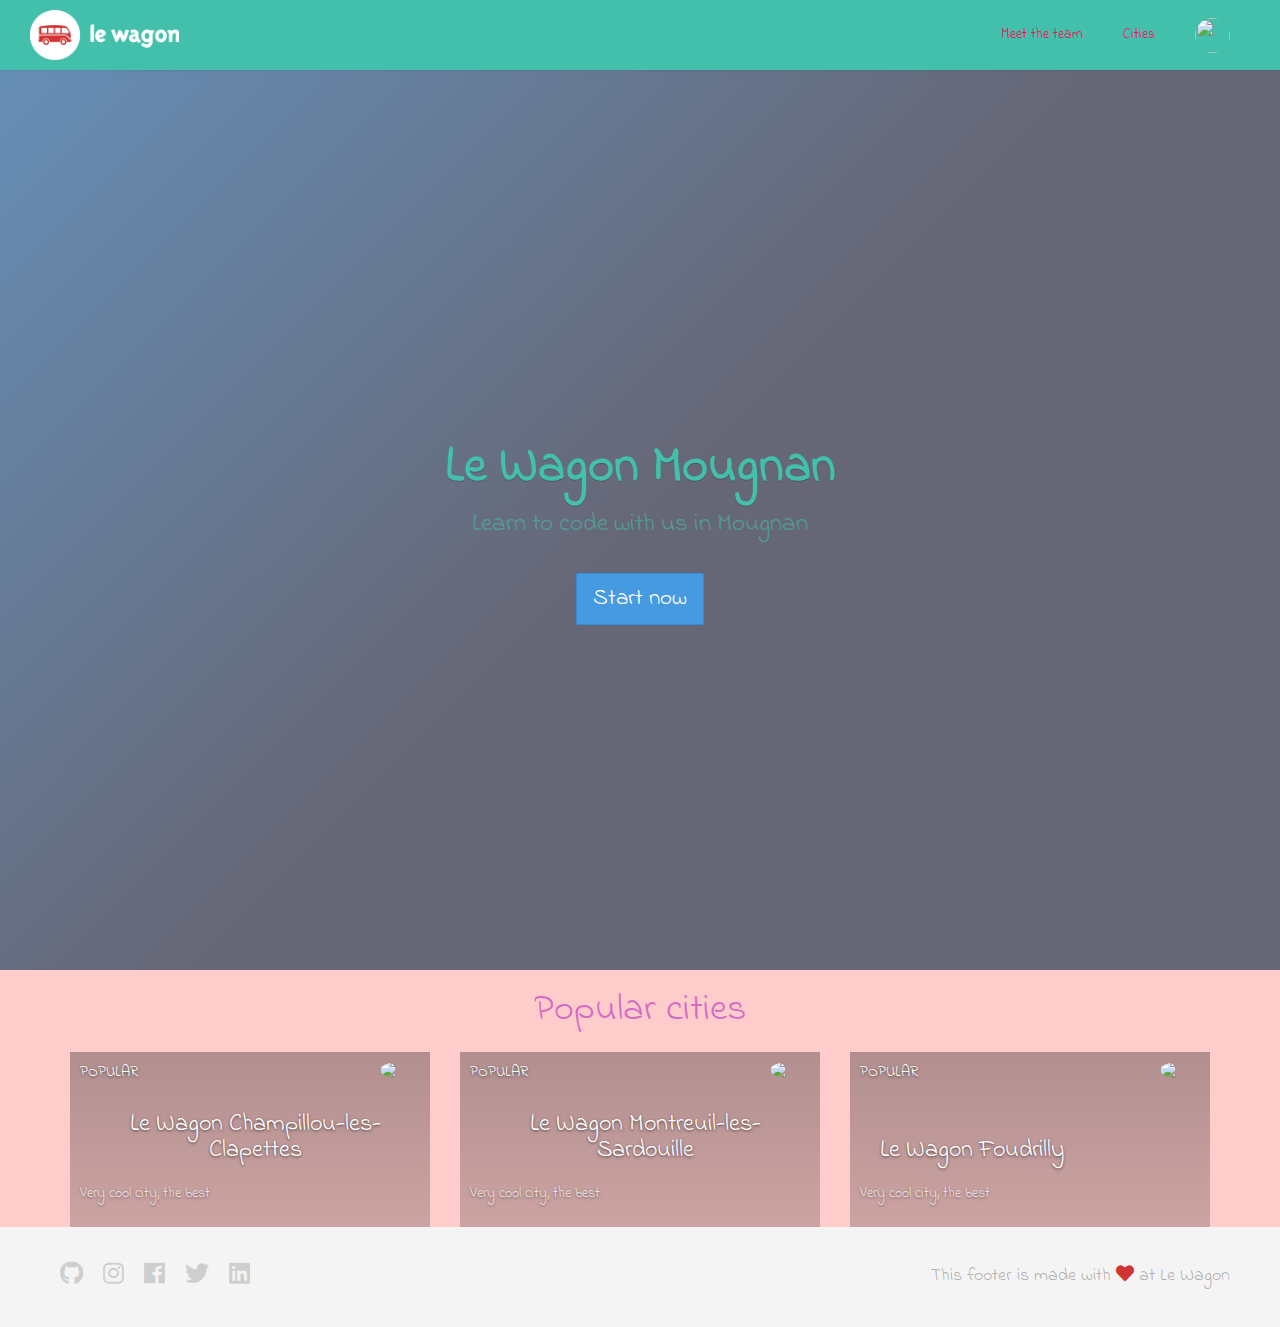
==== commit df95ca7c: "Automated commit at 2018-11-12 15:33:52 UTC by middleman-deploy 2.0.0-alpha" ====
--- a/index.html
+++ b/index.html
@@ -7,7 +7,7 @@
           content="width=device-width, initial-scale=1, shrink-to-fit=no">
     <!-- Use the title from a page's frontmatter if it has one -->
     <title>Le Wagon - Middleman</title>
-    <link href="stylesheets/application-b05e5501.css" rel="stylesheet" />
+    <link href="stylesheets/application-09980a04.css" rel="stylesheet" />
     <script src="javascripts/application-93de88c9.js"></script>
     <link href="images/favicon-f15af148.png" rel="icon" type="image/png" />
   </head>
--- a/stylesheets/application-09980a04.css
+++ b/stylesheets/application-09980a04.css
@@ -0,0 +1,8 @@
+@import url("https://fonts.googleapis.com/css?family=Open+Sans:400,300,700|Raleway:400,100,300,700,500");@import url("https://fonts.googleapis.com/css?family=Indie+Flower");/*!
+ * Bootstrap v3.3.7 (http://getbootstrap.com)
+ * Copyright 2011-2016 Twitter, Inc.
+ * Licensed under MIT (https://github.com/twbs/bootstrap/blob/master/LICENSE)
+ *//*! normalize.css v3.0.3 | MIT License | github.com/necolas/normalize.css */html{font-family:sans-serif;-ms-text-size-adjust:100%;-webkit-text-size-adjust:100%}body{margin:0}article,aside,details,figcaption,figure,footer,header,hgroup,main,menu,nav,section,summary{display:block}audio,canvas,progress,video{display:inline-block;vertical-align:baseline}audio:not([controls]){display:none;height:0}[hidden],template{display:none}a{background-color:transparent}a:active,a:hover{outline:0}abbr[title]{border-bottom:1px dotted}b,strong{font-weight:bold}dfn{font-style:italic}h1{font-size:2em;margin:0.67em 0}mark{background:#ff0;color:#000}small{font-size:80%}sub,sup{font-size:75%;line-height:0;position:relative;vertical-align:baseline}sup{top:-0.5em}sub{bottom:-0.25em}img{border:0}svg:not(:root){overflow:hidden}figure{margin:1em 40px}hr{-webkit-box-sizing:content-box;box-sizing:content-box;height:0}pre{overflow:auto}code,kbd,pre,samp{font-family:monospace, monospace;font-size:1em}button,input,optgroup,select,textarea{color:inherit;font:inherit;margin:0}button{overflow:visible}button,select{text-transform:none}button,html input[type="button"],input[type="reset"],input[type="submit"]{-webkit-appearance:button;cursor:pointer}button[disabled],html input[disabled]{cursor:default}button::-moz-focus-inner,input::-moz-focus-inner{border:0;padding:0}input{line-height:normal}input[type="checkbox"],input[type="radio"]{-webkit-box-sizing:border-box;box-sizing:border-box;padding:0}input[type="number"]::-webkit-inner-spin-button,input[type="number"]::-webkit-outer-spin-button{height:auto}input[type="search"]{-webkit-appearance:textfield;-webkit-box-sizing:content-box;box-sizing:content-box}input[type="search"]::-webkit-search-cancel-button,input[type="search"]::-webkit-search-decoration{-webkit-appearance:none}fieldset{border:1px solid #c0c0c0;margin:0 2px;padding:0.35em 0.625em 0.75em}legend{border:0;padding:0}textarea{overflow:auto}optgroup{font-weight:bold}table{border-collapse:collapse;border-spacing:0}td,th{padding:0}/*! Source: https://github.com/h5bp/html5-boilerplate/blob/master/src/css/main.css */@media print{*,*:before,*:after{background:transparent !important;color:#000 !important;-webkit-box-shadow:none !important;box-shadow:none !important;text-shadow:none !important}a,a:visited{text-decoration:underline}a[href]:after{content:" (" attr(href) ")"}abbr[title]:after{content:" (" attr(title) ")"}a[href^="#"]:after,a[href^="javascript:"]:after{content:""}pre,blockquote{border:1px solid #999;page-break-inside:avoid}thead{display:table-header-group}tr,img{page-break-inside:avoid}img{max-width:100% !important}p,h2,h3{orphans:3;widows:3}h2,h3{page-break-after:avoid}.navbar{display:none}.btn>.caret,.dropup>.btn>.caret{border-top-color:#000 !important}.label{border:1px solid #000}.table{border-collapse:collapse !important}.table td,.table th{background-color:#fff !important}.table-bordered th,.table-bordered td{border:1px solid #ddd !important}}@font-face{font-family:'Glyphicons Halflings';src:url("../assets/bootstrap/glyphicons-halflings-regular-86b6f62b.eot");src:url("../assets/bootstrap/glyphicons-halflings-regular-86b6f62b.eot?#iefix") format("embedded-opentype"),url("../assets/bootstrap/glyphicons-halflings-regular-ca35b697.woff2") format("woff2"),url("../assets/bootstrap/glyphicons-halflings-regular-278e49a8.woff") format("woff"),url("../assets/bootstrap/glyphicons-halflings-regular-44bc1850.ttf") format("truetype"),url("../assets/bootstrap/glyphicons-halflings-regular-de51a849.svg#glyphicons_halflingsregular") format("svg")}.glyphicon{position:relative;top:1px;display:inline-block;font-family:'Glyphicons Halflings';font-style:normal;font-weight:normal;line-height:1;-webkit-font-smoothing:antialiased;-moz-osx-font-smoothing:grayscale}.glyphicon-asterisk:before{content:"\002a"}.glyphicon-plus:before{content:"\002b"}.glyphicon-euro:before,.glyphicon-eur:before{content:"\20ac"}.glyphicon-minus:before{content:"\2212"}.glyphicon-cloud:before{content:"\2601"}.glyphicon-envelope:before{content:"\2709"}.glyphicon-pencil:before{content:"\270f"}.glyphicon-glass:before{content:"\e001"}.glyphicon-music:before{content:"\e002"}.glyphicon-search:before{content:"\e003"}.glyphicon-heart:before{content:"\e005"}.glyphicon-star:before{content:"\e006"}.glyphicon-star-empty:before{content:"\e007"}.glyphicon-user:before{content:"\e008"}.glyphicon-film:before{content:"\e009"}.glyphicon-th-large:before{content:"\e010"}.glyphicon-th:before{content:"\e011"}.glyphicon-th-list:before{content:"\e012"}.glyphicon-ok:before{content:"\e013"}.glyphicon-remove:before{content:"\e014"}.glyphicon-zoom-in:before{content:"\e015"}.glyphicon-zoom-out:before{content:"\e016"}.glyphicon-off:before{content:"\e017"}.glyphicon-signal:before{content:"\e018"}.glyphicon-cog:before{content:"\e019"}.glyphicon-trash:before{content:"\e020"}.glyphicon-home:before{content:"\e021"}.glyphicon-file:before{content:"\e022"}.glyphicon-time:before{content:"\e023"}.glyphicon-road:before{content:"\e024"}.glyphicon-download-alt:before{content:"\e025"}.glyphicon-download:before{content:"\e026"}.glyphicon-upload:before{content:"\e027"}.glyphicon-inbox:before{content:"\e028"}.glyphicon-play-circle:before{content:"\e029"}.glyphicon-repeat:before{content:"\e030"}.glyphicon-refresh:before{content:"\e031"}.glyphicon-list-alt:before{content:"\e032"}.glyphicon-lock:before{content:"\e033"}.glyphicon-flag:before{content:"\e034"}.glyphicon-headphones:before{content:"\e035"}.glyphicon-volume-off:before{content:"\e036"}.glyphicon-volume-down:before{content:"\e037"}.glyphicon-volume-up:before{content:"\e038"}.glyphicon-qrcode:before{content:"\e039"}.glyphicon-barcode:before{content:"\e040"}.glyphicon-tag:before{content:"\e041"}.glyphicon-tags:before{content:"\e042"}.glyphicon-book:before{content:"\e043"}.glyphicon-bookmark:before{content:"\e044"}.glyphicon-print:before{content:"\e045"}.glyphicon-camera:before{content:"\e046"}.glyphicon-font:before{content:"\e047"}.glyphicon-bold:before{content:"\e048"}.glyphicon-italic:before{content:"\e049"}.glyphicon-text-height:before{content:"\e050"}.glyphicon-text-width:before{content:"\e051"}.glyphicon-align-left:before{content:"\e052"}.glyphicon-align-center:before{content:"\e053"}.glyphicon-align-right:before{content:"\e054"}.glyphicon-align-justify:before{content:"\e055"}.glyphicon-list:before{content:"\e056"}.glyphicon-indent-left:before{content:"\e057"}.glyphicon-indent-right:before{content:"\e058"}.glyphicon-facetime-video:before{content:"\e059"}.glyphicon-picture:before{content:"\e060"}.glyphicon-map-marker:before{content:"\e062"}.glyphicon-adjust:before{content:"\e063"}.glyphicon-tint:before{content:"\e064"}.glyphicon-edit:before{content:"\e065"}.glyphicon-share:before{content:"\e066"}.glyphicon-check:before{content:"\e067"}.glyphicon-move:before{content:"\e068"}.glyphicon-step-backward:before{content:"\e069"}.glyphicon-fast-backward:before{content:"\e070"}.glyphicon-backward:before{content:"\e071"}.glyphicon-play:before{content:"\e072"}.glyphicon-pause:before{content:"\e073"}.glyphicon-stop:before{content:"\e074"}.glyphicon-forward:before{content:"\e075"}.glyphicon-fast-forward:before{content:"\e076"}.glyphicon-step-forward:before{content:"\e077"}.glyphicon-eject:before{content:"\e078"}.glyphicon-chevron-left:before{content:"\e079"}.glyphicon-chevron-right:before{content:"\e080"}.glyphicon-plus-sign:before{content:"\e081"}.glyphicon-minus-sign:before{content:"\e082"}.glyphicon-remove-sign:before{content:"\e083"}.glyphicon-ok-sign:before{content:"\e084"}.glyphicon-question-sign:before{content:"\e085"}.glyphicon-info-sign:before{content:"\e086"}.glyphicon-screenshot:before{content:"\e087"}.glyphicon-remove-circle:before{content:"\e088"}.glyphicon-ok-circle:before{content:"\e089"}.glyphicon-ban-circle:before{content:"\e090"}.glyphicon-arrow-left:before{content:"\e091"}.glyphicon-arrow-right:before{content:"\e092"}.glyphicon-arrow-up:before{content:"\e093"}.glyphicon-arrow-down:before{content:"\e094"}.glyphicon-share-alt:before{content:"\e095"}.glyphicon-resize-full:before{content:"\e096"}.glyphicon-resize-small:before{content:"\e097"}.glyphicon-exclamation-sign:before{content:"\e101"}.glyphicon-gift:before{content:"\e102"}.glyphicon-leaf:before{content:"\e103"}.glyphicon-fire:before{content:"\e104"}.glyphicon-eye-open:before{content:"\e105"}.glyphicon-eye-close:before{content:"\e106"}.glyphicon-warning-sign:before{content:"\e107"}.glyphicon-plane:before{content:"\e108"}.glyphicon-calendar:before{content:"\e109"}.glyphicon-random:before{content:"\e110"}.glyphicon-comment:before{content:"\e111"}.glyphicon-magnet:before{content:"\e112"}.glyphicon-chevron-up:before{content:"\e113"}.glyphicon-chevron-down:before{content:"\e114"}.glyphicon-retweet:before{content:"\e115"}.glyphicon-shopping-cart:before{content:"\e116"}.glyphicon-folder-close:before{content:"\e117"}.glyphicon-folder-open:before{content:"\e118"}.glyphicon-resize-vertical:before{content:"\e119"}.glyphicon-resize-horizontal:before{content:"\e120"}.glyphicon-hdd:before{content:"\e121"}.glyphicon-bullhorn:before{content:"\e122"}.glyphicon-bell:before{content:"\e123"}.glyphicon-certificate:before{content:"\e124"}.glyphicon-thumbs-up:before{content:"\e125"}.glyphicon-thumbs-down:before{content:"\e126"}.glyphicon-hand-right:before{content:"\e127"}.glyphicon-hand-left:before{content:"\e128"}.glyphicon-hand-up:before{content:"\e129"}.glyphicon-hand-down:before{content:"\e130"}.glyphicon-circle-arrow-right:before{content:"\e131"}.glyphicon-circle-arrow-left:before{content:"\e132"}.glyphicon-circle-arrow-up:before{content:"\e133"}.glyphicon-circle-arrow-down:before{content:"\e134"}.glyphicon-globe:before{content:"\e135"}.glyphicon-wrench:before{content:"\e136"}.glyphicon-tasks:before{content:"\e137"}.glyphicon-filter:before{content:"\e138"}.glyphicon-briefcase:before{content:"\e139"}.glyphicon-fullscreen:before{content:"\e140"}.glyphicon-dashboard:before{content:"\e141"}.glyphicon-paperclip:before{content:"\e142"}.glyphicon-heart-empty:before{content:"\e143"}.glyphicon-link:before{content:"\e144"}.glyphicon-phone:before{content:"\e145"}.glyphicon-pushpin:before{content:"\e146"}.glyphicon-usd:before{content:"\e148"}.glyphicon-gbp:before{content:"\e149"}.glyphicon-sort:before{content:"\e150"}.glyphicon-sort-by-alphabet:before{content:"\e151"}.glyphicon-sort-by-alphabet-alt:before{content:"\e152"}.glyphicon-sort-by-order:before{content:"\e153"}.glyphicon-sort-by-order-alt:before{content:"\e154"}.glyphicon-sort-by-attributes:before{content:"\e155"}.glyphicon-sort-by-attributes-alt:before{content:"\e156"}.glyphicon-unchecked:before{content:"\e157"}.glyphicon-expand:before{content:"\e158"}.glyphicon-collapse-down:before{content:"\e159"}.glyphicon-collapse-up:before{content:"\e160"}.glyphicon-log-in:before{content:"\e161"}.glyphicon-flash:before{content:"\e162"}.glyphicon-log-out:before{content:"\e163"}.glyphicon-new-window:before{content:"\e164"}.glyphicon-record:before{content:"\e165"}.glyphicon-save:before{content:"\e166"}.glyphicon-open:before{content:"\e167"}.glyphicon-saved:before{content:"\e168"}.glyphicon-import:before{content:"\e169"}.glyphicon-export:before{content:"\e170"}.glyphicon-send:before{content:"\e171"}.glyphicon-floppy-disk:before{content:"\e172"}.glyphicon-floppy-saved:before{content:"\e173"}.glyphicon-floppy-remove:before{content:"\e174"}.glyphicon-floppy-save:before{content:"\e175"}.glyphicon-floppy-open:before{content:"\e176"}.glyphicon-credit-card:before{content:"\e177"}.glyphicon-transfer:before{content:"\e178"}.glyphicon-cutlery:before{content:"\e179"}.glyphicon-header:before{content:"\e180"}.glyphicon-compressed:before{content:"\e181"}.glyphicon-earphone:before{content:"\e182"}.glyphicon-phone-alt:before{content:"\e183"}.glyphicon-tower:before{content:"\e184"}.glyphicon-stats:before{content:"\e185"}.glyphicon-sd-video:before{content:"\e186"}.glyphicon-hd-video:before{content:"\e187"}.glyphicon-subtitles:before{content:"\e188"}.glyphicon-sound-stereo:before{content:"\e189"}.glyphicon-sound-dolby:before{content:"\e190"}.glyphicon-sound-5-1:before{content:"\e191"}.glyphicon-sound-6-1:before{content:"\e192"}.glyphicon-sound-7-1:before{content:"\e193"}.glyphicon-copyright-mark:before{content:"\e194"}.glyphicon-registration-mark:before{content:"\e195"}.glyphicon-cloud-download:before{content:"\e197"}.glyphicon-cloud-upload:before{content:"\e198"}.glyphicon-tree-conifer:before{content:"\e199"}.glyphicon-tree-deciduous:before{content:"\e200"}.glyphicon-cd:before{content:"\e201"}.glyphicon-save-file:before{content:"\e202"}.glyphicon-open-file:before{content:"\e203"}.glyphicon-level-up:before{content:"\e204"}.glyphicon-copy:before{content:"\e205"}.glyphicon-paste:before{content:"\e206"}.glyphicon-alert:before{content:"\e209"}.glyphicon-equalizer:before{content:"\e210"}.glyphicon-king:before{content:"\e211"}.glyphicon-queen:before{content:"\e212"}.glyphicon-pawn:before{content:"\e213"}.glyphicon-bishop:before{content:"\e214"}.glyphicon-knight:before{content:"\e215"}.glyphicon-baby-formula:before{content:"\e216"}.glyphicon-tent:before{content:"\26fa"}.glyphicon-blackboard:before{content:"\e218"}.glyphicon-bed:before{content:"\e219"}.glyphicon-apple:before{content:"\f8ff"}.glyphicon-erase:before{content:"\e221"}.glyphicon-hourglass:before{content:"\231b"}.glyphicon-lamp:before{content:"\e223"}.glyphicon-duplicate:before{content:"\e224"}.glyphicon-piggy-bank:before{content:"\e225"}.glyphicon-scissors:before{content:"\e226"}.glyphicon-bitcoin:before{content:"\e227"}.glyphicon-btc:before{content:"\e227"}.glyphicon-xbt:before{content:"\e227"}.glyphicon-yen:before{content:"\00a5"}.glyphicon-jpy:before{content:"\00a5"}.glyphicon-ruble:before{content:"\20bd"}.glyphicon-rub:before{content:"\20bd"}.glyphicon-scale:before{content:"\e230"}.glyphicon-ice-lolly:before{content:"\e231"}.glyphicon-ice-lolly-tasted:before{content:"\e232"}.glyphicon-education:before{content:"\e233"}.glyphicon-option-horizontal:before{content:"\e234"}.glyphicon-option-vertical:before{content:"\e235"}.glyphicon-menu-hamburger:before{content:"\e236"}.glyphicon-modal-window:before{content:"\e237"}.glyphicon-oil:before{content:"\e238"}.glyphicon-grain:before{content:"\e239"}.glyphicon-sunglasses:before{content:"\e240"}.glyphicon-text-size:before{content:"\e241"}.glyphicon-text-color:before{content:"\e242"}.glyphicon-text-background:before{content:"\e243"}.glyphicon-object-align-top:before{content:"\e244"}.glyphicon-object-align-bottom:before{content:"\e245"}.glyphicon-object-align-horizontal:before{content:"\e246"}.glyphicon-object-align-left:before{content:"\e247"}.glyphicon-object-align-vertical:before{content:"\e248"}.glyphicon-object-align-right:before{content:"\e249"}.glyphicon-triangle-right:before{content:"\e250"}.glyphicon-triangle-left:before{content:"\e251"}.glyphicon-triangle-bottom:before{content:"\e252"}.glyphicon-triangle-top:before{content:"\e253"}.glyphicon-console:before{content:"\e254"}.glyphicon-superscript:before{content:"\e255"}.glyphicon-subscript:before{content:"\e256"}.glyphicon-menu-left:before{content:"\e257"}.glyphicon-menu-right:before{content:"\e258"}.glyphicon-menu-down:before{content:"\e259"}.glyphicon-menu-up:before{content:"\e260"}*{-webkit-box-sizing:border-box;box-sizing:border-box}*:before,*:after{-webkit-box-sizing:border-box;box-sizing:border-box}html{font-size:10px;-webkit-tap-highlight-color:transparent}body{font-family:"Indie Flower", "cursive";font-size:18px;line-height:1.42857143;color:#d46cc6;background-color:#ffcccc}input,button,select,textarea{font-family:inherit;font-size:inherit;line-height:inherit}a{color:#469AE0;text-decoration:none}a:hover,a:focus{color:#1f74ba;text-decoration:underline}a:focus{outline:5px auto -webkit-focus-ring-color;outline-offset:-2px}figure{margin:0}img{vertical-align:middle}.img-responsive{display:block;max-width:100%;height:auto}.img-rounded{border-radius:2px}.img-thumbnail{padding:4px;line-height:1.42857143;background-color:#ffcccc;border:1px solid #ddd;border-radius:2px;-webkit-transition:all 0.2s ease-in-out;transition:all 0.2s ease-in-out;display:inline-block;max-width:100%;height:auto}.img-circle{border-radius:50%}hr{margin-top:25px;margin-bottom:25px;border:0;border-top:1px solid white}.sr-only{position:absolute;width:1px;height:1px;margin:-1px;padding:0;overflow:hidden;clip:rect(0, 0, 0, 0);border:0}.sr-only-focusable:active,.sr-only-focusable:focus{position:static;width:auto;height:auto;margin:0;overflow:visible;clip:auto}[role="button"]{cursor:pointer}h1,h2,h3,h4,h5,h6,.h1,.h2,.h3,.h4,.h5,.h6{font-family:"Indie Flower", "cursive";font-weight:500;line-height:1.1;color:inherit}h1 small,h1 .small,h2 small,h2 .small,h3 small,h3 .small,h4 small,h4 .small,h5 small,h5 .small,h6 small,h6 .small,.h1 small,.h1 .small,.h2 small,.h2 .small,.h3 small,.h3 .small,.h4 small,.h4 .small,.h5 small,.h5 .small,.h6 small,.h6 .small{font-weight:normal;line-height:1;color:#f3d5ef}h1,.h1,h2,.h2,h3,.h3{margin-top:25px;margin-bottom:12.5px}h1 small,h1 .small,.h1 small,.h1 .small,h2 small,h2 .small,.h2 small,.h2 .small,h3 small,h3 .small,.h3 small,.h3 .small{font-size:65%}h4,.h4,h5,.h5,h6,.h6{margin-top:12.5px;margin-bottom:12.5px}h4 small,h4 .small,.h4 small,.h4 .small,h5 small,h5 .small,.h5 small,.h5 .small,h6 small,h6 .small,.h6 small,.h6 .small{font-size:75%}h1,.h1{font-size:46px}h2,.h2{font-size:38px}h3,.h3{font-size:31px}h4,.h4{font-size:23px}h5,.h5{font-size:18px}h6,.h6{font-size:16px}p{margin:0 0 12.5px}.lead{margin-bottom:25px;font-size:20px;font-weight:300;line-height:1.4}@media (min-width: 768px){.lead{font-size:27px}}small,.small{font-size:88%}mark,.mark{background-color:#fcf8e3;padding:.2em}.text-left{text-align:left}.text-right{text-align:right}.text-center{text-align:center}.text-justify{text-align:justify}.text-nowrap{white-space:nowrap}.text-lowercase{text-transform:lowercase}.text-uppercase,.initialism{text-transform:uppercase}.text-capitalize{text-transform:capitalize}.text-muted{color:#f3d5ef}.text-primary{color:#469AE0}a.text-primary:hover,a.text-primary:focus{color:#2381d0}.text-success{color:#3c763d}a.text-success:hover,a.text-success:focus{color:#2b542c}.text-info{color:#31708f}a.text-info:hover,a.text-info:focus{color:#245269}.text-warning{color:#8a6d3b}a.text-warning:hover,a.text-warning:focus{color:#66512c}.text-danger{color:#a94442}a.text-danger:hover,a.text-danger:focus{color:#843534}.bg-primary{color:#fff}.bg-primary{background-color:#469AE0}a.bg-primary:hover,a.bg-primary:focus{background-color:#2381d0}.bg-success{background-color:#dff0d8}a.bg-success:hover,a.bg-success:focus{background-color:#c1e2b3}.bg-info{background-color:#d9edf7}a.bg-info:hover,a.bg-info:focus{background-color:#afd9ee}.bg-warning{background-color:#fcf8e3}a.bg-warning:hover,a.bg-warning:focus{background-color:#f7ecb5}.bg-danger{background-color:#f2dede}a.bg-danger:hover,a.bg-danger:focus{background-color:#e4b9b9}.page-header{padding-bottom:11.5px;margin:50px 0 25px;border-bottom:1px solid white}ul,ol{margin-top:0;margin-bottom:12.5px}ul ul,ul ol,ol ul,ol ol{margin-bottom:0}.list-unstyled{padding-left:0;list-style:none}.list-inline{padding-left:0;list-style:none;margin-left:-5px}.list-inline>li{display:inline-block;padding-left:5px;padding-right:5px}dl{margin-top:0;margin-bottom:25px}dt,dd{line-height:1.42857143}dt{font-weight:bold}dd{margin-left:0}.dl-horizontal dd:before,.dl-horizontal dd:after{content:" ";display:table}.dl-horizontal dd:after{clear:both}@media (min-width: 768px){.dl-horizontal dt{float:left;width:160px;clear:left;text-align:right;overflow:hidden;text-overflow:ellipsis;white-space:nowrap}.dl-horizontal dd{margin-left:180px}}abbr[title],abbr[data-original-title]{cursor:help;border-bottom:1px dotted #f3d5ef}.initialism{font-size:90%}blockquote{padding:12.5px 25px;margin:0 0 25px;font-size:22.5px;border-left:5px solid white}blockquote p:last-child,blockquote ul:last-child,blockquote ol:last-child{margin-bottom:0}blockquote footer,blockquote small,blockquote .small{display:block;font-size:80%;line-height:1.42857143;color:#f3d5ef}blockquote footer:before,blockquote small:before,blockquote .small:before{content:'\2014 \00A0'}.blockquote-reverse,blockquote.pull-right{padding-right:15px;padding-left:0;border-right:5px solid white;border-left:0;text-align:right}.blockquote-reverse footer:before,.blockquote-reverse small:before,.blockquote-reverse .small:before,blockquote.pull-right footer:before,blockquote.pull-right small:before,blockquote.pull-right .small:before{content:''}.blockquote-reverse footer:after,.blockquote-reverse small:after,.blockquote-reverse .small:after,blockquote.pull-right footer:after,blockquote.pull-right small:after,blockquote.pull-right .small:after{content:'\00A0 \2014'}address{margin-bottom:25px;font-style:normal;line-height:1.42857143}code,kbd,pre,samp{font-family:Menlo, Monaco, Consolas, "Courier New", monospace}code{padding:2px 4px;font-size:90%;color:#c7254e;background-color:#f9f2f4;border-radius:2px}kbd{padding:2px 4px;font-size:90%;color:#fff;background-color:#333;border-radius:2px;-webkit-box-shadow:inset 0 -1px 0 rgba(0,0,0,0.25);box-shadow:inset 0 -1px 0 rgba(0,0,0,0.25)}kbd kbd{padding:0;font-size:100%;font-weight:bold;-webkit-box-shadow:none;box-shadow:none}pre{display:block;padding:12px;margin:0 0 12.5px;font-size:17px;line-height:1.42857143;word-break:break-all;word-wrap:break-word;color:#d46cc6;background-color:#f5f5f5;border:1px solid #ccc;border-radius:2px}pre code{padding:0;font-size:inherit;color:inherit;white-space:pre-wrap;background-color:transparent;border-radius:0}.pre-scrollable{max-height:340px;overflow-y:scroll}.container{margin-right:auto;margin-left:auto;padding-left:15px;padding-right:15px}.container:before,.container:after{content:" ";display:table}.container:after{clear:both}@media (min-width: 768px){.container{width:750px}}@media (min-width: 992px){.container{width:970px}}@media (min-width: 1200px){.container{width:1170px}}.container-fluid{margin-right:auto;margin-left:auto;padding-left:15px;padding-right:15px}.container-fluid:before,.container-fluid:after{content:" ";display:table}.container-fluid:after{clear:both}.row{margin-left:-15px;margin-right:-15px}.row:before,.row:after{content:" ";display:table}.row:after{clear:both}.col-xs-1,.col-sm-1,.col-md-1,.col-lg-1,.col-xs-2,.col-sm-2,.col-md-2,.col-lg-2,.col-xs-3,.col-sm-3,.col-md-3,.col-lg-3,.col-xs-4,.col-sm-4,.col-md-4,.col-lg-4,.col-xs-5,.col-sm-5,.col-md-5,.col-lg-5,.col-xs-6,.col-sm-6,.col-md-6,.col-lg-6,.col-xs-7,.col-sm-7,.col-md-7,.col-lg-7,.col-xs-8,.col-sm-8,.col-md-8,.col-lg-8,.col-xs-9,.col-sm-9,.col-md-9,.col-lg-9,.col-xs-10,.col-sm-10,.col-md-10,.col-lg-10,.col-xs-11,.col-sm-11,.col-md-11,.col-lg-11,.col-xs-12,.col-sm-12,.col-md-12,.col-lg-12{position:relative;min-height:1px;padding-left:15px;padding-right:15px}.col-xs-1,.col-xs-2,.col-xs-3,.col-xs-4,.col-xs-5,.col-xs-6,.col-xs-7,.col-xs-8,.col-xs-9,.col-xs-10,.col-xs-11,.col-xs-12{float:left}.col-xs-1{width:8.33333333%}.col-xs-2{width:16.66666667%}.col-xs-3{width:25%}.col-xs-4{width:33.33333333%}.col-xs-5{width:41.66666667%}.col-xs-6{width:50%}.col-xs-7{width:58.33333333%}.col-xs-8{width:66.66666667%}.col-xs-9{width:75%}.col-xs-10{width:83.33333333%}.col-xs-11{width:91.66666667%}.col-xs-12{width:100%}.col-xs-pull-0{right:auto}.col-xs-pull-1{right:8.33333333%}.col-xs-pull-2{right:16.66666667%}.col-xs-pull-3{right:25%}.col-xs-pull-4{right:33.33333333%}.col-xs-pull-5{right:41.66666667%}.col-xs-pull-6{right:50%}.col-xs-pull-7{right:58.33333333%}.col-xs-pull-8{right:66.66666667%}.col-xs-pull-9{right:75%}.col-xs-pull-10{right:83.33333333%}.col-xs-pull-11{right:91.66666667%}.col-xs-pull-12{right:100%}.col-xs-push-0{left:auto}.col-xs-push-1{left:8.33333333%}.col-xs-push-2{left:16.66666667%}.col-xs-push-3{left:25%}.col-xs-push-4{left:33.33333333%}.col-xs-push-5{left:41.66666667%}.col-xs-push-6{left:50%}.col-xs-push-7{left:58.33333333%}.col-xs-push-8{left:66.66666667%}.col-xs-push-9{left:75%}.col-xs-push-10{left:83.33333333%}.col-xs-push-11{left:91.66666667%}.col-xs-push-12{left:100%}.col-xs-offset-0{margin-left:0%}.col-xs-offset-1{margin-left:8.33333333%}.col-xs-offset-2{margin-left:16.66666667%}.col-xs-offset-3{margin-left:25%}.col-xs-offset-4{margin-left:33.33333333%}.col-xs-offset-5{margin-left:41.66666667%}.col-xs-offset-6{margin-left:50%}.col-xs-offset-7{margin-left:58.33333333%}.col-xs-offset-8{margin-left:66.66666667%}.col-xs-offset-9{margin-left:75%}.col-xs-offset-10{margin-left:83.33333333%}.col-xs-offset-11{margin-left:91.66666667%}.col-xs-offset-12{margin-left:100%}@media (min-width: 768px){.col-sm-1,.col-sm-2,.col-sm-3,.col-sm-4,.col-sm-5,.col-sm-6,.col-sm-7,.col-sm-8,.col-sm-9,.col-sm-10,.col-sm-11,.col-sm-12{float:left}.col-sm-1{width:8.33333333%}.col-sm-2{width:16.66666667%}.col-sm-3{width:25%}.col-sm-4{width:33.33333333%}.col-sm-5{width:41.66666667%}.col-sm-6{width:50%}.col-sm-7{width:58.33333333%}.col-sm-8{width:66.66666667%}.col-sm-9{width:75%}.col-sm-10{width:83.33333333%}.col-sm-11{width:91.66666667%}.col-sm-12{width:100%}.col-sm-pull-0{right:auto}.col-sm-pull-1{right:8.33333333%}.col-sm-pull-2{right:16.66666667%}.col-sm-pull-3{right:25%}.col-sm-pull-4{right:33.33333333%}.col-sm-pull-5{right:41.66666667%}.col-sm-pull-6{right:50%}.col-sm-pull-7{right:58.33333333%}.col-sm-pull-8{right:66.66666667%}.col-sm-pull-9{right:75%}.col-sm-pull-10{right:83.33333333%}.col-sm-pull-11{right:91.66666667%}.col-sm-pull-12{right:100%}.col-sm-push-0{left:auto}.col-sm-push-1{left:8.33333333%}.col-sm-push-2{left:16.66666667%}.col-sm-push-3{left:25%}.col-sm-push-4{left:33.33333333%}.col-sm-push-5{left:41.66666667%}.col-sm-push-6{left:50%}.col-sm-push-7{left:58.33333333%}.col-sm-push-8{left:66.66666667%}.col-sm-push-9{left:75%}.col-sm-push-10{left:83.33333333%}.col-sm-push-11{left:91.66666667%}.col-sm-push-12{left:100%}.col-sm-offset-0{margin-left:0%}.col-sm-offset-1{margin-left:8.33333333%}.col-sm-offset-2{margin-left:16.66666667%}.col-sm-offset-3{margin-left:25%}.col-sm-offset-4{margin-left:33.33333333%}.col-sm-offset-5{margin-left:41.66666667%}.col-sm-offset-6{margin-left:50%}.col-sm-offset-7{margin-left:58.33333333%}.col-sm-offset-8{margin-left:66.66666667%}.col-sm-offset-9{margin-left:75%}.col-sm-offset-10{margin-left:83.33333333%}.col-sm-offset-11{margin-left:91.66666667%}.col-sm-offset-12{margin-left:100%}}@media (min-width: 992px){.col-md-1,.col-md-2,.col-md-3,.col-md-4,.col-md-5,.col-md-6,.col-md-7,.col-md-8,.col-md-9,.col-md-10,.col-md-11,.col-md-12{float:left}.col-md-1{width:8.33333333%}.col-md-2{width:16.66666667%}.col-md-3{width:25%}.col-md-4{width:33.33333333%}.col-md-5{width:41.66666667%}.col-md-6{width:50%}.col-md-7{width:58.33333333%}.col-md-8{width:66.66666667%}.col-md-9{width:75%}.col-md-10{width:83.33333333%}.col-md-11{width:91.66666667%}.col-md-12{width:100%}.col-md-pull-0{right:auto}.col-md-pull-1{right:8.33333333%}.col-md-pull-2{right:16.66666667%}.col-md-pull-3{right:25%}.col-md-pull-4{right:33.33333333%}.col-md-pull-5{right:41.66666667%}.col-md-pull-6{right:50%}.col-md-pull-7{right:58.33333333%}.col-md-pull-8{right:66.66666667%}.col-md-pull-9{right:75%}.col-md-pull-10{right:83.33333333%}.col-md-pull-11{right:91.66666667%}.col-md-pull-12{right:100%}.col-md-push-0{left:auto}.col-md-push-1{left:8.33333333%}.col-md-push-2{left:16.66666667%}.col-md-push-3{left:25%}.col-md-push-4{left:33.33333333%}.col-md-push-5{left:41.66666667%}.col-md-push-6{left:50%}.col-md-push-7{left:58.33333333%}.col-md-push-8{left:66.66666667%}.col-md-push-9{left:75%}.col-md-push-10{left:83.33333333%}.col-md-push-11{left:91.66666667%}.col-md-push-12{left:100%}.col-md-offset-0{margin-left:0%}.col-md-offset-1{margin-left:8.33333333%}.col-md-offset-2{margin-left:16.66666667%}.col-md-offset-3{margin-left:25%}.col-md-offset-4{margin-left:33.33333333%}.col-md-offset-5{margin-left:41.66666667%}.col-md-offset-6{margin-left:50%}.col-md-offset-7{margin-left:58.33333333%}.col-md-offset-8{margin-left:66.66666667%}.col-md-offset-9{margin-left:75%}.col-md-offset-10{margin-left:83.33333333%}.col-md-offset-11{margin-left:91.66666667%}.col-md-offset-12{margin-left:100%}}@media (min-width: 1200px){.col-lg-1,.col-lg-2,.col-lg-3,.col-lg-4,.col-lg-5,.col-lg-6,.col-lg-7,.col-lg-8,.col-lg-9,.col-lg-10,.col-lg-11,.col-lg-12{float:left}.col-lg-1{width:8.33333333%}.col-lg-2{width:16.66666667%}.col-lg-3{width:25%}.col-lg-4{width:33.33333333%}.col-lg-5{width:41.66666667%}.col-lg-6{width:50%}.col-lg-7{width:58.33333333%}.col-lg-8{width:66.66666667%}.col-lg-9{width:75%}.col-lg-10{width:83.33333333%}.col-lg-11{width:91.66666667%}.col-lg-12{width:100%}.col-lg-pull-0{right:auto}.col-lg-pull-1{right:8.33333333%}.col-lg-pull-2{right:16.66666667%}.col-lg-pull-3{right:25%}.col-lg-pull-4{right:33.33333333%}.col-lg-pull-5{right:41.66666667%}.col-lg-pull-6{right:50%}.col-lg-pull-7{right:58.33333333%}.col-lg-pull-8{right:66.66666667%}.col-lg-pull-9{right:75%}.col-lg-pull-10{right:83.33333333%}.col-lg-pull-11{right:91.66666667%}.col-lg-pull-12{right:100%}.col-lg-push-0{left:auto}.col-lg-push-1{left:8.33333333%}.col-lg-push-2{left:16.66666667%}.col-lg-push-3{left:25%}.col-lg-push-4{left:33.33333333%}.col-lg-push-5{left:41.66666667%}.col-lg-push-6{left:50%}.col-lg-push-7{left:58.33333333%}.col-lg-push-8{left:66.66666667%}.col-lg-push-9{left:75%}.col-lg-push-10{left:83.33333333%}.col-lg-push-11{left:91.66666667%}.col-lg-push-12{left:100%}.col-lg-offset-0{margin-left:0%}.col-lg-offset-1{margin-left:8.33333333%}.col-lg-offset-2{margin-left:16.66666667%}.col-lg-offset-3{margin-left:25%}.col-lg-offset-4{margin-left:33.33333333%}.col-lg-offset-5{margin-left:41.66666667%}.col-lg-offset-6{margin-left:50%}.col-lg-offset-7{margin-left:58.33333333%}.col-lg-offset-8{margin-left:66.66666667%}.col-lg-offset-9{margin-left:75%}.col-lg-offset-10{margin-left:83.33333333%}.col-lg-offset-11{margin-left:91.66666667%}.col-lg-offset-12{margin-left:100%}}table{background-color:transparent}caption{padding-top:8px;padding-bottom:8px;color:#f3d5ef;text-align:left}th{text-align:left}.table{width:100%;max-width:100%;margin-bottom:25px}.table>thead>tr>th,.table>thead>tr>td,.table>tbody>tr>th,.table>tbody>tr>td,.table>tfoot>tr>th,.table>tfoot>tr>td{padding:8px;line-height:1.42857143;vertical-align:top;border-top:1px solid #ddd}.table>thead>tr>th{vertical-align:bottom;border-bottom:2px solid #ddd}.table>caption+thead>tr:first-child>th,.table>caption+thead>tr:first-child>td,.table>colgroup+thead>tr:first-child>th,.table>colgroup+thead>tr:first-child>td,.table>thead:first-child>tr:first-child>th,.table>thead:first-child>tr:first-child>td{border-top:0}.table>tbody+tbody{border-top:2px solid #ddd}.table .table{background-color:#ffcccc}.table-condensed>thead>tr>th,.table-condensed>thead>tr>td,.table-condensed>tbody>tr>th,.table-condensed>tbody>tr>td,.table-condensed>tfoot>tr>th,.table-condensed>tfoot>tr>td{padding:5px}.table-bordered{border:1px solid #ddd}.table-bordered>thead>tr>th,.table-bordered>thead>tr>td,.table-bordered>tbody>tr>th,.table-bordered>tbody>tr>td,.table-bordered>tfoot>tr>th,.table-bordered>tfoot>tr>td{border:1px solid #ddd}.table-bordered>thead>tr>th,.table-bordered>thead>tr>td{border-bottom-width:2px}.table-striped>tbody>tr:nth-of-type(odd){background-color:#f9f9f9}.table-hover>tbody>tr:hover{background-color:#f5f5f5}table col[class*="col-"]{position:static;float:none;display:table-column}table td[class*="col-"],table th[class*="col-"]{position:static;float:none;display:table-cell}.table>thead>tr>td.active,.table>thead>tr>th.active,.table>thead>tr.active>td,.table>thead>tr.active>th,.table>tbody>tr>td.active,.table>tbody>tr>th.active,.table>tbody>tr.active>td,.table>tbody>tr.active>th,.table>tfoot>tr>td.active,.table>tfoot>tr>th.active,.table>tfoot>tr.active>td,.table>tfoot>tr.active>th{background-color:#f5f5f5}.table-hover>tbody>tr>td.active:hover,.table-hover>tbody>tr>th.active:hover,.table-hover>tbody>tr.active:hover>td,.table-hover>tbody>tr:hover>.active,.table-hover>tbody>tr.active:hover>th{background-color:#e8e8e8}.table>thead>tr>td.success,.table>thead>tr>th.success,.table>thead>tr.success>td,.table>thead>tr.success>th,.table>tbody>tr>td.success,.table>tbody>tr>th.success,.table>tbody>tr.success>td,.table>tbody>tr.success>th,.table>tfoot>tr>td.success,.table>tfoot>tr>th.success,.table>tfoot>tr.success>td,.table>tfoot>tr.success>th{background-color:#dff0d8}.table-hover>tbody>tr>td.success:hover,.table-hover>tbody>tr>th.success:hover,.table-hover>tbody>tr.success:hover>td,.table-hover>tbody>tr:hover>.success,.table-hover>tbody>tr.success:hover>th{background-color:#d0e9c6}.table>thead>tr>td.info,.table>thead>tr>th.info,.table>thead>tr.info>td,.table>thead>tr.info>th,.table>tbody>tr>td.info,.table>tbody>tr>th.info,.table>tbody>tr.info>td,.table>tbody>tr.info>th,.table>tfoot>tr>td.info,.table>tfoot>tr>th.info,.table>tfoot>tr.info>td,.table>tfoot>tr.info>th{background-color:#d9edf7}.table-hover>tbody>tr>td.info:hover,.table-hover>tbody>tr>th.info:hover,.table-hover>tbody>tr.info:hover>td,.table-hover>tbody>tr:hover>.info,.table-hover>tbody>tr.info:hover>th{background-color:#c4e3f3}.table>thead>tr>td.warning,.table>thead>tr>th.warning,.table>thead>tr.warning>td,.table>thead>tr.warning>th,.table>tbody>tr>td.warning,.table>tbody>tr>th.warning,.table>tbody>tr.warning>td,.table>tbody>tr.warning>th,.table>tfoot>tr>td.warning,.table>tfoot>tr>th.warning,.table>tfoot>tr.warning>td,.table>tfoot>tr.warning>th{background-color:#fcf8e3}.table-hover>tbody>tr>td.warning:hover,.table-hover>tbody>tr>th.warning:hover,.table-hover>tbody>tr.warning:hover>td,.table-hover>tbody>tr:hover>.warning,.table-hover>tbody>tr.warning:hover>th{background-color:#faf2cc}.table>thead>tr>td.danger,.table>thead>tr>th.danger,.table>thead>tr.danger>td,.table>thead>tr.danger>th,.table>tbody>tr>td.danger,.table>tbody>tr>th.danger,.table>tbody>tr.danger>td,.table>tbody>tr.danger>th,.table>tfoot>tr>td.danger,.table>tfoot>tr>th.danger,.table>tfoot>tr.danger>td,.table>tfoot>tr.danger>th{background-color:#f2dede}.table-hover>tbody>tr>td.danger:hover,.table-hover>tbody>tr>th.danger:hover,.table-hover>tbody>tr.danger:hover>td,.table-hover>tbody>tr:hover>.danger,.table-hover>tbody>tr.danger:hover>th{background-color:#ebcccc}.table-responsive{overflow-x:auto;min-height:0.01%}@media screen and (max-width: 767px){.table-responsive{width:100%;margin-bottom:18.75px;overflow-y:hidden;-ms-overflow-style:-ms-autohiding-scrollbar;border:1px solid #ddd}.table-responsive>.table{margin-bottom:0}.table-responsive>.table>thead>tr>th,.table-responsive>.table>thead>tr>td,.table-responsive>.table>tbody>tr>th,.table-responsive>.table>tbody>tr>td,.table-responsive>.table>tfoot>tr>th,.table-responsive>.table>tfoot>tr>td{white-space:nowrap}.table-responsive>.table-bordered{border:0}.table-responsive>.table-bordered>thead>tr>th:first-child,.table-responsive>.table-bordered>thead>tr>td:first-child,.table-responsive>.table-bordered>tbody>tr>th:first-child,.table-responsive>.table-bordered>tbody>tr>td:first-child,.table-responsive>.table-bordered>tfoot>tr>th:first-child,.table-responsive>.table-bordered>tfoot>tr>td:first-child{border-left:0}.table-responsive>.table-bordered>thead>tr>th:last-child,.table-responsive>.table-bordered>thead>tr>td:last-child,.table-responsive>.table-bordered>tbody>tr>th:last-child,.table-responsive>.table-bordered>tbody>tr>td:last-child,.table-responsive>.table-bordered>tfoot>tr>th:last-child,.table-responsive>.table-bordered>tfoot>tr>td:last-child{border-right:0}.table-responsive>.table-bordered>tbody>tr:last-child>th,.table-responsive>.table-bordered>tbody>tr:last-child>td,.table-responsive>.table-bordered>tfoot>tr:last-child>th,.table-responsive>.table-bordered>tfoot>tr:last-child>td{border-bottom:0}}fieldset{padding:0;margin:0;border:0;min-width:0}legend{display:block;width:100%;padding:0;margin-bottom:25px;font-size:27px;line-height:inherit;color:#d46cc6;border:0;border-bottom:1px solid #e5e5e5}label{display:inline-block;max-width:100%;margin-bottom:5px;font-weight:bold}input[type="search"]{-webkit-box-sizing:border-box;box-sizing:border-box}input[type="radio"],input[type="checkbox"]{margin:4px 0 0;margin-top:1px \9;line-height:normal}input[type="file"]{display:block}input[type="range"]{display:block;width:100%}select[multiple],select[size]{height:auto}input[type="file"]:focus,input[type="radio"]:focus,input[type="checkbox"]:focus{outline:5px auto -webkit-focus-ring-color;outline-offset:-2px}output{display:block;padding-top:7px;font-size:18px;line-height:1.42857143;color:#a93199}.form-control{display:block;width:100%;height:39px;padding:6px 12px;font-size:18px;line-height:1.42857143;color:#a93199;background-color:#fff;background-image:none;border:1px solid #ccc;border-radius:2px;-webkit-box-shadow:inset 0 1px 1px rgba(0,0,0,0.075);box-shadow:inset 0 1px 1px rgba(0,0,0,0.075);-webkit-transition:border-color ease-in-out 0.15s, box-shadow ease-in-out 0.15s;-webkit-transition:border-color ease-in-out 0.15s, -webkit-box-shadow ease-in-out 0.15s;transition:border-color ease-in-out 0.15s, -webkit-box-shadow ease-in-out 0.15s;transition:border-color ease-in-out 0.15s, box-shadow ease-in-out 0.15s;transition:border-color ease-in-out 0.15s, box-shadow ease-in-out 0.15s, -webkit-box-shadow ease-in-out 0.15s}.form-control:focus{border-color:#66afe9;outline:0;-webkit-box-shadow:inset 0 1px 1px rgba(0,0,0,0.075),0 0 8px rgba(102,175,233,0.6);box-shadow:inset 0 1px 1px rgba(0,0,0,0.075),0 0 8px rgba(102,175,233,0.6)}.form-control::-moz-placeholder{color:#999;opacity:1}.form-control:-ms-input-placeholder{color:#999}.form-control::-webkit-input-placeholder{color:#999}.form-control::-ms-expand{border:0;background-color:transparent}.form-control[disabled],.form-control[readonly],fieldset[disabled] .form-control{background-color:white;opacity:1}.form-control[disabled],fieldset[disabled] .form-control{cursor:not-allowed}textarea.form-control{height:auto}input[type="search"]{-webkit-appearance:none}@media screen and (-webkit-min-device-pixel-ratio: 0){input[type="date"].form-control,input[type="time"].form-control,input[type="datetime-local"].form-control,input[type="month"].form-control{line-height:39px}input[type="date"].input-sm,.input-group-sm>input[type="date"].form-control,.input-group-sm>input[type="date"].input-group-addon,.input-group-sm>.input-group-btn>input[type="date"].btn,.input-group-sm input[type="date"],input[type="time"].input-sm,.input-group-sm>input[type="time"].form-control,.input-group-sm>input[type="time"].input-group-addon,.input-group-sm>.input-group-btn>input[type="time"].btn,.input-group-sm input[type="time"],input[type="datetime-local"].input-sm,.input-group-sm>input[type="datetime-local"].form-control,.input-group-sm>input[type="datetime-local"].input-group-addon,.input-group-sm>.input-group-btn>input[type="datetime-local"].btn,.input-group-sm input[type="datetime-local"],input[type="month"].input-sm,.input-group-sm>input[type="month"].form-control,.input-group-sm>input[type="month"].input-group-addon,.input-group-sm>.input-group-btn>input[type="month"].btn,.input-group-sm input[type="month"]{line-height:36px}input[type="date"].input-lg,.input-group-lg>input[type="date"].form-control,.input-group-lg>input[type="date"].input-group-addon,.input-group-lg>.input-group-btn>input[type="date"].btn,.input-group-lg input[type="date"],input[type="time"].input-lg,.input-group-lg>input[type="time"].form-control,.input-group-lg>input[type="time"].input-group-addon,.input-group-lg>.input-group-btn>input[type="time"].btn,.input-group-lg input[type="time"],input[type="datetime-local"].input-lg,.input-group-lg>input[type="datetime-local"].form-control,.input-group-lg>input[type="datetime-local"].input-group-addon,.input-group-lg>.input-group-btn>input[type="datetime-local"].btn,.input-group-lg input[type="datetime-local"],input[type="month"].input-lg,.input-group-lg>input[type="month"].form-control,.input-group-lg>input[type="month"].input-group-addon,.input-group-lg>.input-group-btn>input[type="month"].btn,.input-group-lg input[type="month"]{line-height:53px}}.form-group{margin-bottom:15px}.radio,.checkbox{position:relative;display:block;margin-top:10px;margin-bottom:10px}.radio label,.checkbox label{min-height:25px;padding-left:20px;margin-bottom:0;font-weight:normal;cursor:pointer}.radio input[type="radio"],.radio-inline input[type="radio"],.checkbox input[type="checkbox"],.checkbox-inline input[type="checkbox"]{position:absolute;margin-left:-20px;margin-top:4px \9}.radio+.radio,.checkbox+.checkbox{margin-top:-5px}.radio-inline,.checkbox-inline{position:relative;display:inline-block;padding-left:20px;margin-bottom:0;vertical-align:middle;font-weight:normal;cursor:pointer}.radio-inline+.radio-inline,.checkbox-inline+.checkbox-inline{margin-top:0;margin-left:10px}input[type="radio"][disabled],input[type="radio"].disabled,fieldset[disabled] input[type="radio"],input[type="checkbox"][disabled],input[type="checkbox"].disabled,fieldset[disabled] input[type="checkbox"]{cursor:not-allowed}.radio-inline.disabled,fieldset[disabled] .radio-inline,.checkbox-inline.disabled,fieldset[disabled] .checkbox-inline{cursor:not-allowed}.radio.disabled label,fieldset[disabled] .radio label,.checkbox.disabled label,fieldset[disabled] .checkbox label{cursor:not-allowed}.form-control-static{padding-top:7px;padding-bottom:7px;margin-bottom:0;min-height:43px}.form-control-static.input-lg,.input-group-lg>.form-control-static.form-control,.input-group-lg>.form-control-static.input-group-addon,.input-group-lg>.input-group-btn>.form-control-static.btn,.form-control-static.input-sm,.input-group-sm>.form-control-static.form-control,.input-group-sm>.form-control-static.input-group-addon,.input-group-sm>.input-group-btn>.form-control-static.btn{padding-left:0;padding-right:0}.input-sm,.input-group-sm>.form-control,.input-group-sm>.input-group-addon,.input-group-sm>.input-group-btn>.btn{height:36px;padding:5px 10px;font-size:16px;line-height:1.5;border-radius:2px}select.input-sm,.input-group-sm>select.form-control,.input-group-sm>select.input-group-addon,.input-group-sm>.input-group-btn>select.btn{height:36px;line-height:36px}textarea.input-sm,.input-group-sm>textarea.form-control,.input-group-sm>textarea.input-group-addon,.input-group-sm>.input-group-btn>textarea.btn,select[multiple].input-sm,.input-group-sm>select[multiple].form-control,.input-group-sm>select[multiple].input-group-addon,.input-group-sm>.input-group-btn>select[multiple].btn{height:auto}.form-group-sm .form-control{height:36px;padding:5px 10px;font-size:16px;line-height:1.5;border-radius:2px}.form-group-sm select.form-control{height:36px;line-height:36px}.form-group-sm textarea.form-control,.form-group-sm select[multiple].form-control{height:auto}.form-group-sm .form-control-static{height:36px;min-height:41px;padding:6px 10px;font-size:16px;line-height:1.5}.input-lg,.input-group-lg>.form-control,.input-group-lg>.input-group-addon,.input-group-lg>.input-group-btn>.btn{height:53px;padding:10px 16px;font-size:23px;line-height:1.3333333;border-radius:2px}select.input-lg,.input-group-lg>select.form-control,.input-group-lg>select.input-group-addon,.input-group-lg>.input-group-btn>select.btn{height:53px;line-height:53px}textarea.input-lg,.input-group-lg>textarea.form-control,.input-group-lg>textarea.input-group-addon,.input-group-lg>.input-group-btn>textarea.btn,select[multiple].input-lg,.input-group-lg>select[multiple].form-control,.input-group-lg>select[multiple].input-group-addon,.input-group-lg>.input-group-btn>select[multiple].btn{height:auto}.form-group-lg .form-control{height:53px;padding:10px 16px;font-size:23px;line-height:1.3333333;border-radius:2px}.form-group-lg select.form-control{height:53px;line-height:53px}.form-group-lg textarea.form-control,.form-group-lg select[multiple].form-control{height:auto}.form-group-lg .form-control-static{height:53px;min-height:48px;padding:11px 16px;font-size:23px;line-height:1.3333333}.has-feedback{position:relative}.has-feedback .form-control{padding-right:48.75px}.form-control-feedback{position:absolute;top:0;right:0;z-index:2;display:block;width:39px;height:39px;line-height:39px;text-align:center;pointer-events:none}.input-lg+.form-control-feedback,.input-group-lg>.form-control+.form-control-feedback,.input-group-lg>.input-group-addon+.form-control-feedback,.input-group-lg>.input-group-btn>.btn+.form-control-feedback,.input-group-lg+.form-control-feedback,.form-group-lg .form-control+.form-control-feedback{width:53px;height:53px;line-height:53px}.input-sm+.form-control-feedback,.input-group-sm>.form-control+.form-control-feedback,.input-group-sm>.input-group-addon+.form-control-feedback,.input-group-sm>.input-group-btn>.btn+.form-control-feedback,.input-group-sm+.form-control-feedback,.form-group-sm .form-control+.form-control-feedback{width:36px;height:36px;line-height:36px}.has-success .help-block,.has-success .control-label,.has-success .radio,.has-success .checkbox,.has-success .radio-inline,.has-success .checkbox-inline,.has-success.radio label,.has-success.checkbox label,.has-success.radio-inline label,.has-success.checkbox-inline label{color:#3c763d}.has-success .form-control{border-color:#3c763d;-webkit-box-shadow:inset 0 1px 1px rgba(0,0,0,0.075);box-shadow:inset 0 1px 1px rgba(0,0,0,0.075)}.has-success .form-control:focus{border-color:#2b542c;-webkit-box-shadow:inset 0 1px 1px rgba(0,0,0,0.075),0 0 6px #67b168;box-shadow:inset 0 1px 1px rgba(0,0,0,0.075),0 0 6px #67b168}.has-success .input-group-addon{color:#3c763d;border-color:#3c763d;background-color:#dff0d8}.has-success .form-control-feedback{color:#3c763d}.has-warning .help-block,.has-warning .control-label,.has-warning .radio,.has-warning .checkbox,.has-warning .radio-inline,.has-warning .checkbox-inline,.has-warning.radio label,.has-warning.checkbox label,.has-warning.radio-inline label,.has-warning.checkbox-inline label{color:#8a6d3b}.has-warning .form-control{border-color:#8a6d3b;-webkit-box-shadow:inset 0 1px 1px rgba(0,0,0,0.075);box-shadow:inset 0 1px 1px rgba(0,0,0,0.075)}.has-warning .form-control:focus{border-color:#66512c;-webkit-box-shadow:inset 0 1px 1px rgba(0,0,0,0.075),0 0 6px #c0a16b;box-shadow:inset 0 1px 1px rgba(0,0,0,0.075),0 0 6px #c0a16b}.has-warning .input-group-addon{color:#8a6d3b;border-color:#8a6d3b;background-color:#fcf8e3}.has-warning .form-control-feedback{color:#8a6d3b}.has-error .help-block,.has-error .control-label,.has-error .radio,.has-error .checkbox,.has-error .radio-inline,.has-error .checkbox-inline,.has-error.radio label,.has-error.checkbox label,.has-error.radio-inline label,.has-error.checkbox-inline label{color:#a94442}.has-error .form-control{border-color:#a94442;-webkit-box-shadow:inset 0 1px 1px rgba(0,0,0,0.075);box-shadow:inset 0 1px 1px rgba(0,0,0,0.075)}.has-error .form-control:focus{border-color:#843534;-webkit-box-shadow:inset 0 1px 1px rgba(0,0,0,0.075),0 0 6px #ce8483;box-shadow:inset 0 1px 1px rgba(0,0,0,0.075),0 0 6px #ce8483}.has-error .input-group-addon{color:#a94442;border-color:#a94442;background-color:#f2dede}.has-error .form-control-feedback{color:#a94442}.has-feedback label ~ .form-control-feedback{top:30px}.has-feedback label.sr-only ~ .form-control-feedback{top:0}.help-block{display:block;margin-top:5px;margin-bottom:10px;color:#f1cfec}@media (min-width: 768px){.form-inline .form-group{display:inline-block;margin-bottom:0;vertical-align:middle}.form-inline .form-control{display:inline-block;width:auto;vertical-align:middle}.form-inline .form-control-static{display:inline-block}.form-inline .input-group{display:inline-table;vertical-align:middle}.form-inline .input-group .input-group-addon,.form-inline .input-group .input-group-btn,.form-inline .input-group .form-control{width:auto}.form-inline .input-group>.form-control{width:100%}.form-inline .control-label{margin-bottom:0;vertical-align:middle}.form-inline .radio,.form-inline .checkbox{display:inline-block;margin-top:0;margin-bottom:0;vertical-align:middle}.form-inline .radio label,.form-inline .checkbox label{padding-left:0}.form-inline .radio input[type="radio"],.form-inline .checkbox input[type="checkbox"]{position:relative;margin-left:0}.form-inline .has-feedback .form-control-feedback{top:0}}.form-horizontal .radio,.form-horizontal .checkbox,.form-horizontal .radio-inline,.form-horizontal .checkbox-inline{margin-top:0;margin-bottom:0;padding-top:7px}.form-horizontal .radio,.form-horizontal .checkbox{min-height:32px}.form-horizontal .form-group{margin-left:-15px;margin-right:-15px}.form-horizontal .form-group:before,.form-horizontal .form-group:after{content:" ";display:table}.form-horizontal .form-group:after{clear:both}@media (min-width: 768px){.form-horizontal .control-label{text-align:right;margin-bottom:0;padding-top:7px}}.form-horizontal .has-feedback .form-control-feedback{right:15px}@media (min-width: 768px){.form-horizontal .form-group-lg .control-label{padding-top:11px;font-size:23px}}@media (min-width: 768px){.form-horizontal .form-group-sm .control-label{padding-top:6px;font-size:16px}}.btn{display:inline-block;margin-bottom:0;font-weight:normal;text-align:center;vertical-align:middle;-ms-touch-action:manipulation;touch-action:manipulation;cursor:pointer;background-image:none;border:1px solid transparent;white-space:nowrap;padding:6px 12px;font-size:18px;line-height:1.42857143;border-radius:2px;-webkit-user-select:none;-moz-user-select:none;-ms-user-select:none;user-select:none}.btn:focus,.btn.focus,.btn:active:focus,.btn:active.focus,.btn.active:focus,.btn.active.focus{outline:5px auto -webkit-focus-ring-color;outline-offset:-2px}.btn:hover,.btn:focus,.btn.focus{color:#333;text-decoration:none}.btn:active,.btn.active{outline:0;background-image:none;-webkit-box-shadow:inset 0 3px 5px rgba(0,0,0,0.125);box-shadow:inset 0 3px 5px rgba(0,0,0,0.125)}.btn.disabled,.btn[disabled],fieldset[disabled] .btn{cursor:not-allowed;opacity:0.65;filter:alpha(opacity=65);-webkit-box-shadow:none;box-shadow:none}a.btn.disabled,fieldset[disabled] a.btn{pointer-events:none}.btn-default{color:#333;background-color:#fff;border-color:#ccc}.btn-default:focus,.btn-default.focus{color:#333;background-color:#e6e6e6;border-color:#8c8c8c}.btn-default:hover{color:#333;background-color:#e6e6e6;border-color:#adadad}.btn-default:active,.btn-default.active,.open>.btn-default.dropdown-toggle{color:#333;background-color:#e6e6e6;border-color:#adadad}.btn-default:active:hover,.btn-default:active:focus,.btn-default:active.focus,.btn-default.active:hover,.btn-default.active:focus,.btn-default.active.focus,.open>.btn-default.dropdown-toggle:hover,.open>.btn-default.dropdown-toggle:focus,.open>.btn-default.dropdown-toggle.focus{color:#333;background-color:#d4d4d4;border-color:#8c8c8c}.btn-default:active,.btn-default.active,.open>.btn-default.dropdown-toggle{background-image:none}.btn-default.disabled:hover,.btn-default.disabled:focus,.btn-default.disabled.focus,.btn-default[disabled]:hover,.btn-default[disabled]:focus,.btn-default[disabled].focus,fieldset[disabled] .btn-default:hover,fieldset[disabled] .btn-default:focus,fieldset[disabled] .btn-default.focus{background-color:#fff;border-color:#ccc}.btn-default .badge{color:#fff;background-color:#333}.btn-primary{color:#fff;background-color:#469AE0;border-color:#308edc}.btn-primary:focus,.btn-primary.focus{color:#fff;background-color:#2381d0;border-color:#144b79}.btn-primary:hover{color:#fff;background-color:#2381d0;border-color:#1e6eb2}.btn-primary:active,.btn-primary.active,.open>.btn-primary.dropdown-toggle{color:#fff;background-color:#2381d0;border-color:#1e6eb2}.btn-primary:active:hover,.btn-primary:active:focus,.btn-primary:active.focus,.btn-primary.active:hover,.btn-primary.active:focus,.btn-primary.active.focus,.open>.btn-primary.dropdown-toggle:hover,.open>.btn-primary.dropdown-toggle:focus,.open>.btn-primary.dropdown-toggle.focus{color:#fff;background-color:#1e6eb2;border-color:#144b79}.btn-primary:active,.btn-primary.active,.open>.btn-primary.dropdown-toggle{background-image:none}.btn-primary.disabled:hover,.btn-primary.disabled:focus,.btn-primary.disabled.focus,.btn-primary[disabled]:hover,.btn-primary[disabled]:focus,.btn-primary[disabled].focus,fieldset[disabled] .btn-primary:hover,fieldset[disabled] .btn-primary:focus,fieldset[disabled] .btn-primary.focus{background-color:#469AE0;border-color:#308edc}.btn-primary .badge{color:#469AE0;background-color:#fff}.btn-success{color:#fff;background-color:#43c0ac;border-color:#3baf9c}.btn-success:focus,.btn-success.focus{color:#fff;background-color:#349c8b;border-color:#1b4f47}.btn-success:hover{color:#fff;background-color:#349c8b;border-color:#2b8173}.btn-success:active,.btn-success.active,.open>.btn-success.dropdown-toggle{color:#fff;background-color:#349c8b;border-color:#2b8173}.btn-success:active:hover,.btn-success:active:focus,.btn-success:active.focus,.btn-success.active:hover,.btn-success.active:focus,.btn-success.active.focus,.open>.btn-success.dropdown-toggle:hover,.open>.btn-success.dropdown-toggle:focus,.open>.btn-success.dropdown-toggle.focus{color:#fff;background-color:#2b8173;border-color:#1b4f47}.btn-success:active,.btn-success.active,.open>.btn-success.dropdown-toggle{background-image:none}.btn-success.disabled:hover,.btn-success.disabled:focus,.btn-success.disabled.focus,.btn-success[disabled]:hover,.btn-success[disabled]:focus,.btn-success[disabled].focus,fieldset[disabled] .btn-success:hover,fieldset[disabled] .btn-success:focus,fieldset[disabled] .btn-success.focus{background-color:#43c0ac;border-color:#3baf9c}.btn-success .badge{color:#43c0ac;background-color:#fff}.btn-info{color:#fff;background-color:#eaec96;border-color:#e6e880}.btn-info:focus,.btn-info.focus{color:#fff;background-color:#e1e46b;border-color:#c2c524}.btn-info:hover{color:#fff;background-color:#e1e46b;border-color:#dbdf4d}.btn-info:active,.btn-info.active,.open>.btn-info.dropdown-toggle{color:#fff;background-color:#e1e46b;border-color:#dbdf4d}.btn-info:active:hover,.btn-info:active:focus,.btn-info:active.focus,.btn-info.active:hover,.btn-info.active:focus,.btn-info.active.focus,.open>.btn-info.dropdown-toggle:hover,.open>.btn-info.dropdown-toggle:focus,.open>.btn-info.dropdown-toggle.focus{color:#fff;background-color:#dbdf4d;border-color:#c2c524}.btn-info:active,.btn-info.active,.open>.btn-info.dropdown-toggle{background-image:none}.btn-info.disabled:hover,.btn-info.disabled:focus,.btn-info.disabled.focus,.btn-info[disabled]:hover,.btn-info[disabled]:focus,.btn-info[disabled].focus,fieldset[disabled] .btn-info:hover,fieldset[disabled] .btn-info:focus,fieldset[disabled] .btn-info.focus{background-color:#eaec96;border-color:#e6e880}.btn-info .badge{color:#eaec96;background-color:#fff}.btn-warning{color:#fff;background-color:#ff0000;border-color:#e60000}.btn-warning:focus,.btn-warning.focus{color:#fff;background-color:#cc0000;border-color:#660000}.btn-warning:hover{color:#fff;background-color:#cc0000;border-color:#a80000}.btn-warning:active,.btn-warning.active,.open>.btn-warning.dropdown-toggle{color:#fff;background-color:#cc0000;border-color:#a80000}.btn-warning:active:hover,.btn-warning:active:focus,.btn-warning:active.focus,.btn-warning.active:hover,.btn-warning.active:focus,.btn-warning.active.focus,.open>.btn-warning.dropdown-toggle:hover,.open>.btn-warning.dropdown-toggle:focus,.open>.btn-warning.dropdown-toggle.focus{color:#fff;background-color:#a80000;border-color:#660000}.btn-warning:active,.btn-warning.active,.open>.btn-warning.dropdown-toggle{background-image:none}.btn-warning.disabled:hover,.btn-warning.disabled:focus,.btn-warning.disabled.focus,.btn-warning[disabled]:hover,.btn-warning[disabled]:focus,.btn-warning[disabled].focus,fieldset[disabled] .btn-warning:hover,fieldset[disabled] .btn-warning:focus,fieldset[disabled] .btn-warning.focus{background-color:#ff0000;border-color:#e60000}.btn-warning .badge{color:#ff0000;background-color:#fff}.btn-danger{color:#fff;background-color:#fa0559;border-color:#e10550}.btn-danger:focus,.btn-danger.focus{color:#fff;background-color:#c80447;border-color:#640224}.btn-danger:hover{color:#fff;background-color:#c80447;border-color:#a5033b}.btn-danger:active,.btn-danger.active,.open>.btn-danger.dropdown-toggle{color:#fff;background-color:#c80447;border-color:#a5033b}.btn-danger:active:hover,.btn-danger:active:focus,.btn-danger:active.focus,.btn-danger.active:hover,.btn-danger.active:focus,.btn-danger.active.focus,.open>.btn-danger.dropdown-toggle:hover,.open>.btn-danger.dropdown-toggle:focus,.open>.btn-danger.dropdown-toggle.focus{color:#fff;background-color:#a5033b;border-color:#640224}.btn-danger:active,.btn-danger.active,.open>.btn-danger.dropdown-toggle{background-image:none}.btn-danger.disabled:hover,.btn-danger.disabled:focus,.btn-danger.disabled.focus,.btn-danger[disabled]:hover,.btn-danger[disabled]:focus,.btn-danger[disabled].focus,fieldset[disabled] .btn-danger:hover,fieldset[disabled] .btn-danger:focus,fieldset[disabled] .btn-danger.focus{background-color:#fa0559;border-color:#e10550}.btn-danger .badge{color:#fa0559;background-color:#fff}.btn-link{color:#469AE0;font-weight:normal;border-radius:0}.btn-link,.btn-link:active,.btn-link.active,.btn-link[disabled],fieldset[disabled] .btn-link{background-color:transparent;-webkit-box-shadow:none;box-shadow:none}.btn-link,.btn-link:hover,.btn-link:focus,.btn-link:active{border-color:transparent}.btn-link:hover,.btn-link:focus{color:#1f74ba;text-decoration:underline;background-color:transparent}.btn-link[disabled]:hover,.btn-link[disabled]:focus,fieldset[disabled] .btn-link:hover,fieldset[disabled] .btn-link:focus{color:#f3d5ef;text-decoration:none}.btn-lg,.btn-group-lg>.btn{padding:10px 16px;font-size:23px;line-height:1.3333333;border-radius:2px}.btn-sm,.btn-group-sm>.btn{padding:5px 10px;font-size:16px;line-height:1.5;border-radius:2px}.btn-xs,.btn-group-xs>.btn{padding:1px 5px;font-size:16px;line-height:1.5;border-radius:2px}.btn-block{display:block;width:100%}.btn-block+.btn-block{margin-top:5px}input[type="submit"].btn-block,input[type="reset"].btn-block,input[type="button"].btn-block{width:100%}.fade{opacity:0;-webkit-transition:opacity 0.15s linear;transition:opacity 0.15s linear}.fade.in{opacity:1}.collapse{display:none}.collapse.in{display:block}tr.collapse.in{display:table-row}tbody.collapse.in{display:table-row-group}.collapsing{position:relative;height:0;overflow:hidden;-webkit-transition-property:height, visibility;transition-property:height, visibility;-webkit-transition-duration:0.35s;transition-duration:0.35s;-webkit-transition-timing-function:ease;transition-timing-function:ease}.caret{display:inline-block;width:0;height:0;margin-left:2px;vertical-align:middle;border-top:4px dashed;border-top:4px solid \9;border-right:4px solid transparent;border-left:4px solid transparent}.dropup,.dropdown{position:relative}.dropdown-toggle:focus{outline:0}.dropdown-menu{position:absolute;top:100%;left:0;z-index:1000;display:none;float:left;min-width:160px;padding:5px 0;margin:2px 0 0;list-style:none;font-size:18px;text-align:left;background-color:#fff;border:1px solid #ccc;border:1px solid rgba(0,0,0,0.15);border-radius:2px;-webkit-box-shadow:0 6px 12px rgba(0,0,0,0.175);box-shadow:0 6px 12px rgba(0,0,0,0.175);background-clip:padding-box}.dropdown-menu.pull-right{right:0;left:auto}.dropdown-menu .divider{height:1px;margin:11.5px 0;overflow:hidden;background-color:#e5e5e5}.dropdown-menu>li>a{display:block;padding:3px 20px;clear:both;font-weight:normal;line-height:1.42857143;color:#d46cc6;white-space:nowrap}.dropdown-menu>li>a:hover,.dropdown-menu>li>a:focus{text-decoration:none;color:#cf58bf;background-color:#f5f5f5}.dropdown-menu>.active>a,.dropdown-menu>.active>a:hover,.dropdown-menu>.active>a:focus{color:#fff;text-decoration:none;outline:0;background-color:#469AE0}.dropdown-menu>.disabled>a,.dropdown-menu>.disabled>a:hover,.dropdown-menu>.disabled>a:focus{color:#f3d5ef}.dropdown-menu>.disabled>a:hover,.dropdown-menu>.disabled>a:focus{text-decoration:none;background-color:transparent;background-image:none;filter:progid:DXImageTransform.Microsoft.gradient(enabled = false);cursor:not-allowed}.open>.dropdown-menu{display:block}.open>a{outline:0}.dropdown-menu-right{left:auto;right:0}.dropdown-menu-left{left:0;right:auto}.dropdown-header{display:block;padding:3px 20px;font-size:16px;line-height:1.42857143;color:#f3d5ef;white-space:nowrap}.dropdown-backdrop{position:fixed;left:0;right:0;bottom:0;top:0;z-index:990}.pull-right>.dropdown-menu{right:0;left:auto}.dropup .caret,.navbar-fixed-bottom .dropdown .caret{border-top:0;border-bottom:4px dashed;border-bottom:4px solid \9;content:""}.dropup .dropdown-menu,.navbar-fixed-bottom .dropdown .dropdown-menu{top:auto;bottom:100%;margin-bottom:2px}@media (min-width: 768px){.navbar-right .dropdown-menu{right:0;left:auto}.navbar-right .dropdown-menu-left{left:0;right:auto}}.btn-group,.btn-group-vertical{position:relative;display:inline-block;vertical-align:middle}.btn-group>.btn,.btn-group-vertical>.btn{position:relative;float:left}.btn-group>.btn:hover,.btn-group>.btn:focus,.btn-group>.btn:active,.btn-group>.btn.active,.btn-group-vertical>.btn:hover,.btn-group-vertical>.btn:focus,.btn-group-vertical>.btn:active,.btn-group-vertical>.btn.active{z-index:2}.btn-group .btn+.btn,.btn-group .btn+.btn-group,.btn-group .btn-group+.btn,.btn-group .btn-group+.btn-group{margin-left:-1px}.btn-toolbar{margin-left:-5px}.btn-toolbar:before,.btn-toolbar:after{content:" ";display:table}.btn-toolbar:after{clear:both}.btn-toolbar .btn,.btn-toolbar .btn-group,.btn-toolbar .input-group{float:left}.btn-toolbar>.btn,.btn-toolbar>.btn-group,.btn-toolbar>.input-group{margin-left:5px}.btn-group>.btn:not(:first-child):not(:last-child):not(.dropdown-toggle){border-radius:0}.btn-group>.btn:first-child{margin-left:0}.btn-group>.btn:first-child:not(:last-child):not(.dropdown-toggle){border-bottom-right-radius:0;border-top-right-radius:0}.btn-group>.btn:last-child:not(:first-child),.btn-group>.dropdown-toggle:not(:first-child){border-bottom-left-radius:0;border-top-left-radius:0}.btn-group>.btn-group{float:left}.btn-group>.btn-group:not(:first-child):not(:last-child)>.btn{border-radius:0}.btn-group>.btn-group:first-child:not(:last-child)>.btn:last-child,.btn-group>.btn-group:first-child:not(:last-child)>.dropdown-toggle{border-bottom-right-radius:0;border-top-right-radius:0}.btn-group>.btn-group:last-child:not(:first-child)>.btn:first-child{border-bottom-left-radius:0;border-top-left-radius:0}.btn-group .dropdown-toggle:active,.btn-group.open .dropdown-toggle{outline:0}.btn-group>.btn+.dropdown-toggle{padding-left:8px;padding-right:8px}.btn-group>.btn-lg+.dropdown-toggle,.btn-group-lg.btn-group>.btn+.dropdown-toggle{padding-left:12px;padding-right:12px}.btn-group.open .dropdown-toggle{-webkit-box-shadow:inset 0 3px 5px rgba(0,0,0,0.125);box-shadow:inset 0 3px 5px rgba(0,0,0,0.125)}.btn-group.open .dropdown-toggle.btn-link{-webkit-box-shadow:none;box-shadow:none}.btn .caret{margin-left:0}.btn-lg .caret,.btn-group-lg>.btn .caret{border-width:5px 5px 0;border-bottom-width:0}.dropup .btn-lg .caret,.dropup .btn-group-lg>.btn .caret{border-width:0 5px 5px}.btn-group-vertical>.btn,.btn-group-vertical>.btn-group,.btn-group-vertical>.btn-group>.btn{display:block;float:none;width:100%;max-width:100%}.btn-group-vertical>.btn-group:before,.btn-group-vertical>.btn-group:after{content:" ";display:table}.btn-group-vertical>.btn-group:after{clear:both}.btn-group-vertical>.btn-group>.btn{float:none}.btn-group-vertical>.btn+.btn,.btn-group-vertical>.btn+.btn-group,.btn-group-vertical>.btn-group+.btn,.btn-group-vertical>.btn-group+.btn-group{margin-top:-1px;margin-left:0}.btn-group-vertical>.btn:not(:first-child):not(:last-child){border-radius:0}.btn-group-vertical>.btn:first-child:not(:last-child){border-top-right-radius:2px;border-top-left-radius:2px;border-bottom-right-radius:0;border-bottom-left-radius:0}.btn-group-vertical>.btn:last-child:not(:first-child){border-top-right-radius:0;border-top-left-radius:0;border-bottom-right-radius:2px;border-bottom-left-radius:2px}.btn-group-vertical>.btn-group:not(:first-child):not(:last-child)>.btn{border-radius:0}.btn-group-vertical>.btn-group:first-child:not(:last-child)>.btn:last-child,.btn-group-vertical>.btn-group:first-child:not(:last-child)>.dropdown-toggle{border-bottom-right-radius:0;border-bottom-left-radius:0}.btn-group-vertical>.btn-group:last-child:not(:first-child)>.btn:first-child{border-top-right-radius:0;border-top-left-radius:0}.btn-group-justified{display:table;width:100%;table-layout:fixed;border-collapse:separate}.btn-group-justified>.btn,.btn-group-justified>.btn-group{float:none;display:table-cell;width:1%}.btn-group-justified>.btn-group .btn{width:100%}.btn-group-justified>.btn-group .dropdown-menu{left:auto}[data-toggle="buttons"]>.btn input[type="radio"],[data-toggle="buttons"]>.btn input[type="checkbox"],[data-toggle="buttons"]>.btn-group>.btn input[type="radio"],[data-toggle="buttons"]>.btn-group>.btn input[type="checkbox"]{position:absolute;clip:rect(0, 0, 0, 0);pointer-events:none}.input-group{position:relative;display:table;border-collapse:separate}.input-group[class*="col-"]{float:none;padding-left:0;padding-right:0}.input-group .form-control{position:relative;z-index:2;float:left;width:100%;margin-bottom:0}.input-group .form-control:focus{z-index:3}.input-group-addon,.input-group-btn,.input-group .form-control{display:table-cell}.input-group-addon:not(:first-child):not(:last-child),.input-group-btn:not(:first-child):not(:last-child),.input-group .form-control:not(:first-child):not(:last-child){border-radius:0}.input-group-addon,.input-group-btn{width:1%;white-space:nowrap;vertical-align:middle}.input-group-addon{padding:6px 12px;font-size:18px;font-weight:normal;line-height:1;color:#a93199;text-align:center;background-color:white;border:1px solid #ccc;border-radius:2px}.input-group-addon.input-sm,.input-group-sm>.input-group-addon,.input-group-sm>.input-group-btn>.input-group-addon.btn{padding:5px 10px;font-size:16px;border-radius:2px}.input-group-addon.input-lg,.input-group-lg>.input-group-addon,.input-group-lg>.input-group-btn>.input-group-addon.btn{padding:10px 16px;font-size:23px;border-radius:2px}.input-group-addon input[type="radio"],.input-group-addon input[type="checkbox"]{margin-top:0}.input-group .form-control:first-child,.input-group-addon:first-child,.input-group-btn:first-child>.btn,.input-group-btn:first-child>.btn-group>.btn,.input-group-btn:first-child>.dropdown-toggle,.input-group-btn:last-child>.btn:not(:last-child):not(.dropdown-toggle),.input-group-btn:last-child>.btn-group:not(:last-child)>.btn{border-bottom-right-radius:0;border-top-right-radius:0}.input-group-addon:first-child{border-right:0}.input-group .form-control:last-child,.input-group-addon:last-child,.input-group-btn:last-child>.btn,.input-group-btn:last-child>.btn-group>.btn,.input-group-btn:last-child>.dropdown-toggle,.input-group-btn:first-child>.btn:not(:first-child),.input-group-btn:first-child>.btn-group:not(:first-child)>.btn{border-bottom-left-radius:0;border-top-left-radius:0}.input-group-addon:last-child{border-left:0}.input-group-btn{position:relative;font-size:0;white-space:nowrap}.input-group-btn>.btn{position:relative}.input-group-btn>.btn+.btn{margin-left:-1px}.input-group-btn>.btn:hover,.input-group-btn>.btn:focus,.input-group-btn>.btn:active{z-index:2}.input-group-btn:first-child>.btn,.input-group-btn:first-child>.btn-group{margin-right:-1px}.input-group-btn:last-child>.btn,.input-group-btn:last-child>.btn-group{z-index:2;margin-left:-1px}.nav{margin-bottom:0;padding-left:0;list-style:none}.nav:before,.nav:after{content:" ";display:table}.nav:after{clear:both}.nav>li{position:relative;display:block}.nav>li>a{position:relative;display:block;padding:10px 15px}.nav>li>a:hover,.nav>li>a:focus{text-decoration:none;background-color:white}.nav>li.disabled>a{color:#f3d5ef}.nav>li.disabled>a:hover,.nav>li.disabled>a:focus{color:#f3d5ef;text-decoration:none;background-color:transparent;cursor:not-allowed}.nav .open>a,.nav .open>a:hover,.nav .open>a:focus{background-color:white;border-color:#469AE0}.nav .nav-divider{height:1px;margin:11.5px 0;overflow:hidden;background-color:#e5e5e5}.nav>li>a>img{max-width:none}.nav-tabs{border-bottom:1px solid #ddd}.nav-tabs>li{float:left;margin-bottom:-1px}.nav-tabs>li>a{margin-right:2px;line-height:1.42857143;border:1px solid transparent;border-radius:2px 2px 0 0}.nav-tabs>li>a:hover{border-color:white white #ddd}.nav-tabs>li.active>a,.nav-tabs>li.active>a:hover,.nav-tabs>li.active>a:focus{color:#a93199;background-color:#ffcccc;border:1px solid #ddd;border-bottom-color:transparent;cursor:default}.nav-pills>li{float:left}.nav-pills>li>a{border-radius:2px}.nav-pills>li+li{margin-left:2px}.nav-pills>li.active>a,.nav-pills>li.active>a:hover,.nav-pills>li.active>a:focus{color:#fff;background-color:#469AE0}.nav-stacked>li{float:none}.nav-stacked>li+li{margin-top:2px;margin-left:0}.nav-justified,.nav-tabs.nav-justified{width:100%}.nav-justified>li,.nav-tabs.nav-justified>li{float:none}.nav-justified>li>a,.nav-tabs.nav-justified>li>a{text-align:center;margin-bottom:5px}.nav-justified>.dropdown .dropdown-menu{top:auto;left:auto}@media (min-width: 768px){.nav-justified>li,.nav-tabs.nav-justified>li{display:table-cell;width:1%}.nav-justified>li>a,.nav-tabs.nav-justified>li>a{margin-bottom:0}}.nav-tabs-justified,.nav-tabs.nav-justified{border-bottom:0}.nav-tabs-justified>li>a,.nav-tabs.nav-justified>li>a{margin-right:0;border-radius:2px}.nav-tabs-justified>.active>a,.nav-tabs.nav-justified>.active>a,.nav-tabs-justified>.active>a:hover,.nav-tabs.nav-justified>.active>a:hover,.nav-tabs-justified>.active>a:focus,.nav-tabs.nav-justified>.active>a:focus{border:1px solid #ddd}@media (min-width: 768px){.nav-tabs-justified>li>a,.nav-tabs.nav-justified>li>a{border-bottom:1px solid #ddd;border-radius:2px 2px 0 0}.nav-tabs-justified>.active>a,.nav-tabs.nav-justified>.active>a,.nav-tabs-justified>.active>a:hover,.nav-tabs.nav-justified>.active>a:hover,.nav-tabs-justified>.active>a:focus,.nav-tabs.nav-justified>.active>a:focus{border-bottom-color:#ffcccc}}.tab-content>.tab-pane{display:none}.tab-content>.active{display:block}.nav-tabs .dropdown-menu{margin-top:-1px;border-top-right-radius:0;border-top-left-radius:0}.navbar{position:relative;min-height:50px;margin-bottom:25px;border:1px solid transparent}.navbar:before,.navbar:after{content:" ";display:table}.navbar:after{clear:both}@media (min-width: 768px){.navbar{border-radius:2px}}.navbar-header:before,.navbar-header:after{content:" ";display:table}.navbar-header:after{clear:both}@media (min-width: 768px){.navbar-header{float:left}}.navbar-collapse{overflow-x:visible;padding-right:15px;padding-left:15px;border-top:1px solid transparent;-webkit-box-shadow:inset 0 1px 0 rgba(255,255,255,0.1);box-shadow:inset 0 1px 0 rgba(255,255,255,0.1);-webkit-overflow-scrolling:touch}.navbar-collapse:before,.navbar-collapse:after{content:" ";display:table}.navbar-collapse:after{clear:both}.navbar-collapse.in{overflow-y:auto}@media (min-width: 768px){.navbar-collapse{width:auto;border-top:0;-webkit-box-shadow:none;box-shadow:none}.navbar-collapse.collapse{display:block !important;height:auto !important;padding-bottom:0;overflow:visible !important}.navbar-collapse.in{overflow-y:visible}.navbar-fixed-top .navbar-collapse,.navbar-static-top .navbar-collapse,.navbar-fixed-bottom .navbar-collapse{padding-left:0;padding-right:0}}.navbar-fixed-top .navbar-collapse,.navbar-fixed-bottom .navbar-collapse{max-height:340px}@media (max-device-width: 480px) and (orientation: landscape){.navbar-fixed-top .navbar-collapse,.navbar-fixed-bottom .navbar-collapse{max-height:200px}}.container>.navbar-header,.container>.navbar-collapse,.container-fluid>.navbar-header,.container-fluid>.navbar-collapse{margin-right:-15px;margin-left:-15px}@media (min-width: 768px){.container>.navbar-header,.container>.navbar-collapse,.container-fluid>.navbar-header,.container-fluid>.navbar-collapse{margin-right:0;margin-left:0}}.navbar-static-top{z-index:1000;border-width:0 0 1px}@media (min-width: 768px){.navbar-static-top{border-radius:0}}.navbar-fixed-top,.navbar-fixed-bottom{position:fixed;right:0;left:0;z-index:1030}@media (min-width: 768px){.navbar-fixed-top,.navbar-fixed-bottom{border-radius:0}}.navbar-fixed-top{top:0;border-width:0 0 1px}.navbar-fixed-bottom{bottom:0;margin-bottom:0;border-width:1px 0 0}.navbar-brand{float:left;padding:12.5px 15px;font-size:23px;line-height:25px;height:50px}.navbar-brand:hover,.navbar-brand:focus{text-decoration:none}.navbar-brand>img{display:block}@media (min-width: 768px){.navbar>.container .navbar-brand,.navbar>.container-fluid .navbar-brand{margin-left:-15px}}.navbar-toggle{position:relative;float:right;margin-right:15px;padding:9px 10px;margin-top:8px;margin-bottom:8px;background-color:transparent;background-image:none;border:1px solid transparent;border-radius:2px}.navbar-toggle:focus{outline:0}.navbar-toggle .icon-bar{display:block;width:22px;height:2px;border-radius:1px}.navbar-toggle .icon-bar+.icon-bar{margin-top:4px}@media (min-width: 768px){.navbar-toggle{display:none}}.navbar-nav{margin:6.25px -15px}.navbar-nav>li>a{padding-top:10px;padding-bottom:10px;line-height:25px}@media (max-width: 767px){.navbar-nav .open .dropdown-menu{position:static;float:none;width:auto;margin-top:0;background-color:transparent;border:0;-webkit-box-shadow:none;box-shadow:none}.navbar-nav .open .dropdown-menu>li>a,.navbar-nav .open .dropdown-menu .dropdown-header{padding:5px 15px 5px 25px}.navbar-nav .open .dropdown-menu>li>a{line-height:25px}.navbar-nav .open .dropdown-menu>li>a:hover,.navbar-nav .open .dropdown-menu>li>a:focus{background-image:none}}@media (min-width: 768px){.navbar-nav{float:left;margin:0}.navbar-nav>li{float:left}.navbar-nav>li>a{padding-top:12.5px;padding-bottom:12.5px}}.navbar-form{margin-left:-15px;margin-right:-15px;padding:10px 15px;border-top:1px solid transparent;border-bottom:1px solid transparent;-webkit-box-shadow:inset 0 1px 0 rgba(255,255,255,0.1),0 1px 0 rgba(255,255,255,0.1);box-shadow:inset 0 1px 0 rgba(255,255,255,0.1),0 1px 0 rgba(255,255,255,0.1);margin-top:5.5px;margin-bottom:5.5px}@media (min-width: 768px){.navbar-form .form-group{display:inline-block;margin-bottom:0;vertical-align:middle}.navbar-form .form-control{display:inline-block;width:auto;vertical-align:middle}.navbar-form .form-control-static{display:inline-block}.navbar-form .input-group{display:inline-table;vertical-align:middle}.navbar-form .input-group .input-group-addon,.navbar-form .input-group .input-group-btn,.navbar-form .input-group .form-control{width:auto}.navbar-form .input-group>.form-control{width:100%}.navbar-form .control-label{margin-bottom:0;vertical-align:middle}.navbar-form .radio,.navbar-form .checkbox{display:inline-block;margin-top:0;margin-bottom:0;vertical-align:middle}.navbar-form .radio label,.navbar-form .checkbox label{padding-left:0}.navbar-form .radio input[type="radio"],.navbar-form .checkbox input[type="checkbox"]{position:relative;margin-left:0}.navbar-form .has-feedback .form-control-feedback{top:0}}@media (max-width: 767px){.navbar-form .form-group{margin-bottom:5px}.navbar-form .form-group:last-child{margin-bottom:0}}@media (min-width: 768px){.navbar-form{width:auto;border:0;margin-left:0;margin-right:0;padding-top:0;padding-bottom:0;-webkit-box-shadow:none;box-shadow:none}}.navbar-nav>li>.dropdown-menu{margin-top:0;border-top-right-radius:0;border-top-left-radius:0}.navbar-fixed-bottom .navbar-nav>li>.dropdown-menu{margin-bottom:0;border-top-right-radius:2px;border-top-left-radius:2px;border-bottom-right-radius:0;border-bottom-left-radius:0}.navbar-btn{margin-top:5.5px;margin-bottom:5.5px}.navbar-btn.btn-sm,.btn-group-sm>.navbar-btn.btn{margin-top:7px;margin-bottom:7px}.navbar-btn.btn-xs,.btn-group-xs>.navbar-btn.btn{margin-top:14px;margin-bottom:14px}.navbar-text{margin-top:12.5px;margin-bottom:12.5px}@media (min-width: 768px){.navbar-text{float:left;margin-left:15px;margin-right:15px}}@media (min-width: 768px){.navbar-left{float:left !important}.navbar-right{float:right !important;margin-right:-15px}.navbar-right ~ .navbar-right{margin-right:0}}.navbar-default{background-color:#f8f8f8;border-color:#e7e7e7}.navbar-default .navbar-brand{color:#777}.navbar-default .navbar-brand:hover,.navbar-default .navbar-brand:focus{color:#5e5e5e;background-color:transparent}.navbar-default .navbar-text{color:#777}.navbar-default .navbar-nav>li>a{color:#777}.navbar-default .navbar-nav>li>a:hover,.navbar-default .navbar-nav>li>a:focus{color:#333;background-color:transparent}.navbar-default .navbar-nav>.active>a,.navbar-default .navbar-nav>.active>a:hover,.navbar-default .navbar-nav>.active>a:focus{color:#555;background-color:#e7e7e7}.navbar-default .navbar-nav>.disabled>a,.navbar-default .navbar-nav>.disabled>a:hover,.navbar-default .navbar-nav>.disabled>a:focus{color:#ccc;background-color:transparent}.navbar-default .navbar-toggle{border-color:#ddd}.navbar-default .navbar-toggle:hover,.navbar-default .navbar-toggle:focus{background-color:#ddd}.navbar-default .navbar-toggle .icon-bar{background-color:#888}.navbar-default .navbar-collapse,.navbar-default .navbar-form{border-color:#e7e7e7}.navbar-default .navbar-nav>.open>a,.navbar-default .navbar-nav>.open>a:hover,.navbar-default .navbar-nav>.open>a:focus{background-color:#e7e7e7;color:#555}@media (max-width: 767px){.navbar-default .navbar-nav .open .dropdown-menu>li>a{color:#777}.navbar-default .navbar-nav .open .dropdown-menu>li>a:hover,.navbar-default .navbar-nav .open .dropdown-menu>li>a:focus{color:#333;background-color:transparent}.navbar-default .navbar-nav .open .dropdown-menu>.active>a,.navbar-default .navbar-nav .open .dropdown-menu>.active>a:hover,.navbar-default .navbar-nav .open .dropdown-menu>.active>a:focus{color:#555;background-color:#e7e7e7}.navbar-default .navbar-nav .open .dropdown-menu>.disabled>a,.navbar-default .navbar-nav .open .dropdown-menu>.disabled>a:hover,.navbar-default .navbar-nav .open .dropdown-menu>.disabled>a:focus{color:#ccc;background-color:transparent}}.navbar-default .navbar-link{color:#777}.navbar-default .navbar-link:hover{color:#333}.navbar-default .btn-link{color:#777}.navbar-default .btn-link:hover,.navbar-default .btn-link:focus{color:#333}.navbar-default .btn-link[disabled]:hover,.navbar-default .btn-link[disabled]:focus,fieldset[disabled] .navbar-default .btn-link:hover,fieldset[disabled] .navbar-default .btn-link:focus{color:#ccc}.navbar-inverse{background-color:#222;border-color:#090909}.navbar-inverse .navbar-brand{color:white}.navbar-inverse .navbar-brand:hover,.navbar-inverse .navbar-brand:focus{color:#fff;background-color:transparent}.navbar-inverse .navbar-text{color:white}.navbar-inverse .navbar-nav>li>a{color:white}.navbar-inverse .navbar-nav>li>a:hover,.navbar-inverse .navbar-nav>li>a:focus{color:#fff;background-color:transparent}.navbar-inverse .navbar-nav>.active>a,.navbar-inverse .navbar-nav>.active>a:hover,.navbar-inverse .navbar-nav>.active>a:focus{color:#fff;background-color:#090909}.navbar-inverse .navbar-nav>.disabled>a,.navbar-inverse .navbar-nav>.disabled>a:hover,.navbar-inverse .navbar-nav>.disabled>a:focus{color:#444;background-color:transparent}.navbar-inverse .navbar-toggle{border-color:#333}.navbar-inverse .navbar-toggle:hover,.navbar-inverse .navbar-toggle:focus{background-color:#333}.navbar-inverse .navbar-toggle .icon-bar{background-color:#fff}.navbar-inverse .navbar-collapse,.navbar-inverse .navbar-form{border-color:#101010}.navbar-inverse .navbar-nav>.open>a,.navbar-inverse .navbar-nav>.open>a:hover,.navbar-inverse .navbar-nav>.open>a:focus{background-color:#090909;color:#fff}@media (max-width: 767px){.navbar-inverse .navbar-nav .open .dropdown-menu>.dropdown-header{border-color:#090909}.navbar-inverse .navbar-nav .open .dropdown-menu .divider{background-color:#090909}.navbar-inverse .navbar-nav .open .dropdown-menu>li>a{color:white}.navbar-inverse .navbar-nav .open .dropdown-menu>li>a:hover,.navbar-inverse .navbar-nav .open .dropdown-menu>li>a:focus{color:#fff;background-color:transparent}.navbar-inverse .navbar-nav .open .dropdown-menu>.active>a,.navbar-inverse .navbar-nav .open .dropdown-menu>.active>a:hover,.navbar-inverse .navbar-nav .open .dropdown-menu>.active>a:focus{color:#fff;background-color:#090909}.navbar-inverse .navbar-nav .open .dropdown-menu>.disabled>a,.navbar-inverse .navbar-nav .open .dropdown-menu>.disabled>a:hover,.navbar-inverse .navbar-nav .open .dropdown-menu>.disabled>a:focus{color:#444;background-color:transparent}}.navbar-inverse .navbar-link{color:white}.navbar-inverse .navbar-link:hover{color:#fff}.navbar-inverse .btn-link{color:white}.navbar-inverse .btn-link:hover,.navbar-inverse .btn-link:focus{color:#fff}.navbar-inverse .btn-link[disabled]:hover,.navbar-inverse .btn-link[disabled]:focus,fieldset[disabled] .navbar-inverse .btn-link:hover,fieldset[disabled] .navbar-inverse .btn-link:focus{color:#444}.breadcrumb{padding:8px 15px;margin-bottom:25px;list-style:none;background-color:#f5f5f5;border-radius:2px}.breadcrumb>li{display:inline-block}.breadcrumb>li+li:before{content:"/ ";padding:0 5px;color:#ccc}.breadcrumb>.active{color:#f3d5ef}.pagination{display:inline-block;padding-left:0;margin:25px 0;border-radius:2px}.pagination>li{display:inline}.pagination>li>a,.pagination>li>span{position:relative;float:left;padding:6px 12px;line-height:1.42857143;text-decoration:none;color:#469AE0;background-color:#fff;border:1px solid #ddd;margin-left:-1px}.pagination>li:first-child>a,.pagination>li:first-child>span{margin-left:0;border-bottom-left-radius:2px;border-top-left-radius:2px}.pagination>li:last-child>a,.pagination>li:last-child>span{border-bottom-right-radius:2px;border-top-right-radius:2px}.pagination>li>a:hover,.pagination>li>a:focus,.pagination>li>span:hover,.pagination>li>span:focus{z-index:2;color:#1f74ba;background-color:white;border-color:#ddd}.pagination>.active>a,.pagination>.active>a:hover,.pagination>.active>a:focus,.pagination>.active>span,.pagination>.active>span:hover,.pagination>.active>span:focus{z-index:3;color:#fff;background-color:#469AE0;border-color:#469AE0;cursor:default}.pagination>.disabled>span,.pagination>.disabled>span:hover,.pagination>.disabled>span:focus,.pagination>.disabled>a,.pagination>.disabled>a:hover,.pagination>.disabled>a:focus{color:#f3d5ef;background-color:#fff;border-color:#ddd;cursor:not-allowed}.pagination-lg>li>a,.pagination-lg>li>span{padding:10px 16px;font-size:23px;line-height:1.3333333}.pagination-lg>li:first-child>a,.pagination-lg>li:first-child>span{border-bottom-left-radius:2px;border-top-left-radius:2px}.pagination-lg>li:last-child>a,.pagination-lg>li:last-child>span{border-bottom-right-radius:2px;border-top-right-radius:2px}.pagination-sm>li>a,.pagination-sm>li>span{padding:5px 10px;font-size:16px;line-height:1.5}.pagination-sm>li:first-child>a,.pagination-sm>li:first-child>span{border-bottom-left-radius:2px;border-top-left-radius:2px}.pagination-sm>li:last-child>a,.pagination-sm>li:last-child>span{border-bottom-right-radius:2px;border-top-right-radius:2px}.pager{padding-left:0;margin:25px 0;list-style:none;text-align:center}.pager:before,.pager:after{content:" ";display:table}.pager:after{clear:both}.pager li{display:inline}.pager li>a,.pager li>span{display:inline-block;padding:5px 14px;background-color:#fff;border:1px solid #ddd;border-radius:15px}.pager li>a:hover,.pager li>a:focus{text-decoration:none;background-color:white}.pager .next>a,.pager .next>span{float:right}.pager .previous>a,.pager .previous>span{float:left}.pager .disabled>a,.pager .disabled>a:hover,.pager .disabled>a:focus,.pager .disabled>span{color:#f3d5ef;background-color:#fff;cursor:not-allowed}.label{display:inline;padding:.2em .6em .3em;font-size:75%;font-weight:bold;line-height:1;color:#fff;text-align:center;white-space:nowrap;vertical-align:baseline;border-radius:.25em}.label:empty{display:none}.btn .label{position:relative;top:-1px}a.label:hover,a.label:focus{color:#fff;text-decoration:none;cursor:pointer}.label-default{background-color:#f3d5ef}.label-default[href]:hover,.label-default[href]:focus{background-color:#e7aee0}.label-primary{background-color:#469AE0}.label-primary[href]:hover,.label-primary[href]:focus{background-color:#2381d0}.label-success{background-color:#43c0ac}.label-success[href]:hover,.label-success[href]:focus{background-color:#349c8b}.label-info{background-color:#eaec96}.label-info[href]:hover,.label-info[href]:focus{background-color:#e1e46b}.label-warning{background-color:#ff0000}.label-warning[href]:hover,.label-warning[href]:focus{background-color:#cc0000}.label-danger{background-color:#fa0559}.label-danger[href]:hover,.label-danger[href]:focus{background-color:#c80447}.badge{display:inline-block;min-width:10px;padding:3px 7px;font-size:16px;font-weight:bold;color:#fff;line-height:1;vertical-align:middle;white-space:nowrap;text-align:center;background-color:#f3d5ef;border-radius:10px}.badge:empty{display:none}.btn .badge{position:relative;top:-1px}.btn-xs .badge,.btn-group-xs>.btn .badge,.btn-group-xs>.btn .badge{top:0;padding:1px 5px}.list-group-item.active>.badge,.nav-pills>.active>a>.badge{color:#469AE0;background-color:#fff}.list-group-item>.badge{float:right}.list-group-item>.badge+.badge{margin-right:5px}.nav-pills>li>a>.badge{margin-left:3px}a.badge:hover,a.badge:focus{color:#fff;text-decoration:none;cursor:pointer}.jumbotron{padding-top:30px;padding-bottom:30px;margin-bottom:30px;color:inherit;background-color:white}.jumbotron h1,.jumbotron .h1{color:inherit}.jumbotron p{margin-bottom:15px;font-size:27px;font-weight:200}.jumbotron>hr{border-top-color:#f4d7f0}.container .jumbotron,.container-fluid .jumbotron{border-radius:2px;padding-left:15px;padding-right:15px}.jumbotron .container{max-width:100%}@media screen and (min-width: 768px){.jumbotron{padding-top:48px;padding-bottom:48px}.container .jumbotron,.container-fluid .jumbotron{padding-left:60px;padding-right:60px}.jumbotron h1,.jumbotron .h1{font-size:81px}}.thumbnail{display:block;padding:4px;margin-bottom:25px;line-height:1.42857143;background-color:#ffcccc;border:1px solid #ddd;border-radius:2px;-webkit-transition:border 0.2s ease-in-out;transition:border 0.2s ease-in-out}.thumbnail>img,.thumbnail a>img{display:block;max-width:100%;height:auto;margin-left:auto;margin-right:auto}.thumbnail .caption{padding:9px;color:#d46cc6}a.thumbnail:hover,a.thumbnail:focus,a.thumbnail.active{border-color:#469AE0}.alert{padding:15px;margin-bottom:25px;border:1px solid transparent;border-radius:2px}.alert h4{margin-top:0;color:inherit}.alert .alert-link{font-weight:bold}.alert>p,.alert>ul{margin-bottom:0}.alert>p+p{margin-top:5px}.alert-dismissable,.alert-dismissible{padding-right:35px}.alert-dismissable .close,.alert-dismissible .close{position:relative;top:-2px;right:-21px;color:inherit}.alert-success{background-color:#dff0d8;border-color:#d6e9c6;color:#3c763d}.alert-success hr{border-top-color:#c9e2b3}.alert-success .alert-link{color:#2b542c}.alert-info{background-color:#d9edf7;border-color:#bce8f1;color:#31708f}.alert-info hr{border-top-color:#a6e1ec}.alert-info .alert-link{color:#245269}.alert-warning{background-color:#fcf8e3;border-color:#faebcc;color:#8a6d3b}.alert-warning hr{border-top-color:#f7e1b5}.alert-warning .alert-link{color:#66512c}.alert-danger{background-color:#f2dede;border-color:#ebccd1;color:#a94442}.alert-danger hr{border-top-color:#e4b9c0}.alert-danger .alert-link{color:#843534}@-webkit-keyframes progress-bar-stripes{from{background-position:40px 0}to{background-position:0 0}}@keyframes progress-bar-stripes{from{background-position:40px 0}to{background-position:0 0}}.progress{overflow:hidden;height:25px;margin-bottom:25px;background-color:#f5f5f5;border-radius:2px;-webkit-box-shadow:inset 0 1px 2px rgba(0,0,0,0.1);box-shadow:inset 0 1px 2px rgba(0,0,0,0.1)}.progress-bar{float:left;width:0%;height:100%;font-size:16px;line-height:25px;color:#fff;text-align:center;background-color:#469AE0;-webkit-box-shadow:inset 0 -1px 0 rgba(0,0,0,0.15);box-shadow:inset 0 -1px 0 rgba(0,0,0,0.15);-webkit-transition:width 0.6s ease;transition:width 0.6s ease}.progress-striped .progress-bar,.progress-bar-striped{background-image:linear-gradient(45deg, rgba(255,255,255,0.15) 25%, transparent 25%, transparent 50%, rgba(255,255,255,0.15) 50%, rgba(255,255,255,0.15) 75%, transparent 75%, transparent);background-size:40px 40px}.progress.active .progress-bar,.progress-bar.active{-webkit-animation:progress-bar-stripes 2s linear infinite;animation:progress-bar-stripes 2s linear infinite}.progress-bar-success{background-color:#43c0ac}.progress-striped .progress-bar-success{background-image:linear-gradient(45deg, rgba(255,255,255,0.15) 25%, transparent 25%, transparent 50%, rgba(255,255,255,0.15) 50%, rgba(255,255,255,0.15) 75%, transparent 75%, transparent)}.progress-bar-info{background-color:#eaec96}.progress-striped .progress-bar-info{background-image:linear-gradient(45deg, rgba(255,255,255,0.15) 25%, transparent 25%, transparent 50%, rgba(255,255,255,0.15) 50%, rgba(255,255,255,0.15) 75%, transparent 75%, transparent)}.progress-bar-warning{background-color:#ff0000}.progress-striped .progress-bar-warning{background-image:linear-gradient(45deg, rgba(255,255,255,0.15) 25%, transparent 25%, transparent 50%, rgba(255,255,255,0.15) 50%, rgba(255,255,255,0.15) 75%, transparent 75%, transparent)}.progress-bar-danger{background-color:#fa0559}.progress-striped .progress-bar-danger{background-image:linear-gradient(45deg, rgba(255,255,255,0.15) 25%, transparent 25%, transparent 50%, rgba(255,255,255,0.15) 50%, rgba(255,255,255,0.15) 75%, transparent 75%, transparent)}.media{margin-top:15px}.media:first-child{margin-top:0}.media,.media-body{zoom:1;overflow:hidden}.media-body{width:10000px}.media-object{display:block}.media-object.img-thumbnail{max-width:none}.media-right,.media>.pull-right{padding-left:10px}.media-left,.media>.pull-left{padding-right:10px}.media-left,.media-right,.media-body{display:table-cell;vertical-align:top}.media-middle{vertical-align:middle}.media-bottom{vertical-align:bottom}.media-heading{margin-top:0;margin-bottom:5px}.media-list{padding-left:0;list-style:none}.list-group{margin-bottom:20px;padding-left:0}.list-group-item{position:relative;display:block;padding:10px 15px;margin-bottom:-1px;background-color:#fff;border:1px solid #ddd}.list-group-item:first-child{border-top-right-radius:2px;border-top-left-radius:2px}.list-group-item:last-child{margin-bottom:0;border-bottom-right-radius:2px;border-bottom-left-radius:2px}a.list-group-item,button.list-group-item{color:#555}a.list-group-item .list-group-item-heading,button.list-group-item .list-group-item-heading{color:#333}a.list-group-item:hover,a.list-group-item:focus,button.list-group-item:hover,button.list-group-item:focus{text-decoration:none;color:#555;background-color:#f5f5f5}button.list-group-item{width:100%;text-align:left}.list-group-item.disabled,.list-group-item.disabled:hover,.list-group-item.disabled:focus{background-color:white;color:#f3d5ef;cursor:not-allowed}.list-group-item.disabled .list-group-item-heading,.list-group-item.disabled:hover .list-group-item-heading,.list-group-item.disabled:focus .list-group-item-heading{color:inherit}.list-group-item.disabled .list-group-item-text,.list-group-item.disabled:hover .list-group-item-text,.list-group-item.disabled:focus .list-group-item-text{color:#f3d5ef}.list-group-item.active,.list-group-item.active:hover,.list-group-item.active:focus{z-index:2;color:#fff;background-color:#469AE0;border-color:#469AE0}.list-group-item.active .list-group-item-heading,.list-group-item.active .list-group-item-heading>small,.list-group-item.active .list-group-item-heading>.small,.list-group-item.active:hover .list-group-item-heading,.list-group-item.active:hover .list-group-item-heading>small,.list-group-item.active:hover .list-group-item-heading>.small,.list-group-item.active:focus .list-group-item-heading,.list-group-item.active:focus .list-group-item-heading>small,.list-group-item.active:focus .list-group-item-heading>.small{color:inherit}.list-group-item.active .list-group-item-text,.list-group-item.active:hover .list-group-item-text,.list-group-item.active:focus .list-group-item-text{color:#f5f9fd}.list-group-item-success{color:#3c763d;background-color:#dff0d8}a.list-group-item-success,button.list-group-item-success{color:#3c763d}a.list-group-item-success .list-group-item-heading,button.list-group-item-success .list-group-item-heading{color:inherit}a.list-group-item-success:hover,a.list-group-item-success:focus,button.list-group-item-success:hover,button.list-group-item-success:focus{color:#3c763d;background-color:#d0e9c6}a.list-group-item-success.active,a.list-group-item-success.active:hover,a.list-group-item-success.active:focus,button.list-group-item-success.active,button.list-group-item-success.active:hover,button.list-group-item-success.active:focus{color:#fff;background-color:#3c763d;border-color:#3c763d}.list-group-item-info{color:#31708f;background-color:#d9edf7}a.list-group-item-info,button.list-group-item-info{color:#31708f}a.list-group-item-info .list-group-item-heading,button.list-group-item-info .list-group-item-heading{color:inherit}a.list-group-item-info:hover,a.list-group-item-info:focus,button.list-group-item-info:hover,button.list-group-item-info:focus{color:#31708f;background-color:#c4e3f3}a.list-group-item-info.active,a.list-group-item-info.active:hover,a.list-group-item-info.active:focus,button.list-group-item-info.active,button.list-group-item-info.active:hover,button.list-group-item-info.active:focus{color:#fff;background-color:#31708f;border-color:#31708f}.list-group-item-warning{color:#8a6d3b;background-color:#fcf8e3}a.list-group-item-warning,button.list-group-item-warning{color:#8a6d3b}a.list-group-item-warning .list-group-item-heading,button.list-group-item-warning .list-group-item-heading{color:inherit}a.list-group-item-warning:hover,a.list-group-item-warning:focus,button.list-group-item-warning:hover,button.list-group-item-warning:focus{color:#8a6d3b;background-color:#faf2cc}a.list-group-item-warning.active,a.list-group-item-warning.active:hover,a.list-group-item-warning.active:focus,button.list-group-item-warning.active,button.list-group-item-warning.active:hover,button.list-group-item-warning.active:focus{color:#fff;background-color:#8a6d3b;border-color:#8a6d3b}.list-group-item-danger{color:#a94442;background-color:#f2dede}a.list-group-item-danger,button.list-group-item-danger{color:#a94442}a.list-group-item-danger .list-group-item-heading,button.list-group-item-danger .list-group-item-heading{color:inherit}a.list-group-item-danger:hover,a.list-group-item-danger:focus,button.list-group-item-danger:hover,button.list-group-item-danger:focus{color:#a94442;background-color:#ebcccc}a.list-group-item-danger.active,a.list-group-item-danger.active:hover,a.list-group-item-danger.active:focus,button.list-group-item-danger.active,button.list-group-item-danger.active:hover,button.list-group-item-danger.active:focus{color:#fff;background-color:#a94442;border-color:#a94442}.list-group-item-heading{margin-top:0;margin-bottom:5px}.list-group-item-text{margin-bottom:0;line-height:1.3}.panel{margin-bottom:25px;background-color:#fff;border:1px solid transparent;border-radius:2px;-webkit-box-shadow:0 1px 1px rgba(0,0,0,0.05);box-shadow:0 1px 1px rgba(0,0,0,0.05)}.panel-body{padding:15px}.panel-body:before,.panel-body:after{content:" ";display:table}.panel-body:after{clear:both}.panel-heading{padding:10px 15px;border-bottom:1px solid transparent;border-top-right-radius:1px;border-top-left-radius:1px}.panel-heading>.dropdown .dropdown-toggle{color:inherit}.panel-title{margin-top:0;margin-bottom:0;font-size:21px;color:inherit}.panel-title>a,.panel-title>small,.panel-title>.small,.panel-title>small>a,.panel-title>.small>a{color:inherit}.panel-footer{padding:10px 15px;background-color:#f5f5f5;border-top:1px solid #ddd;border-bottom-right-radius:1px;border-bottom-left-radius:1px}.panel>.list-group,.panel>.panel-collapse>.list-group{margin-bottom:0}.panel>.list-group .list-group-item,.panel>.panel-collapse>.list-group .list-group-item{border-width:1px 0;border-radius:0}.panel>.list-group:first-child .list-group-item:first-child,.panel>.panel-collapse>.list-group:first-child .list-group-item:first-child{border-top:0;border-top-right-radius:1px;border-top-left-radius:1px}.panel>.list-group:last-child .list-group-item:last-child,.panel>.panel-collapse>.list-group:last-child .list-group-item:last-child{border-bottom:0;border-bottom-right-radius:1px;border-bottom-left-radius:1px}.panel>.panel-heading+.panel-collapse>.list-group .list-group-item:first-child{border-top-right-radius:0;border-top-left-radius:0}.panel-heading+.list-group .list-group-item:first-child{border-top-width:0}.list-group+.panel-footer{border-top-width:0}.panel>.table,.panel>.table-responsive>.table,.panel>.panel-collapse>.table{margin-bottom:0}.panel>.table caption,.panel>.table-responsive>.table caption,.panel>.panel-collapse>.table caption{padding-left:15px;padding-right:15px}.panel>.table:first-child,.panel>.table-responsive:first-child>.table:first-child{border-top-right-radius:1px;border-top-left-radius:1px}.panel>.table:first-child>thead:first-child>tr:first-child,.panel>.table:first-child>tbody:first-child>tr:first-child,.panel>.table-responsive:first-child>.table:first-child>thead:first-child>tr:first-child,.panel>.table-responsive:first-child>.table:first-child>tbody:first-child>tr:first-child{border-top-left-radius:1px;border-top-right-radius:1px}.panel>.table:first-child>thead:first-child>tr:first-child td:first-child,.panel>.table:first-child>thead:first-child>tr:first-child th:first-child,.panel>.table:first-child>tbody:first-child>tr:first-child td:first-child,.panel>.table:first-child>tbody:first-child>tr:first-child th:first-child,.panel>.table-responsive:first-child>.table:first-child>thead:first-child>tr:first-child td:first-child,.panel>.table-responsive:first-child>.table:first-child>thead:first-child>tr:first-child th:first-child,.panel>.table-responsive:first-child>.table:first-child>tbody:first-child>tr:first-child td:first-child,.panel>.table-responsive:first-child>.table:first-child>tbody:first-child>tr:first-child th:first-child{border-top-left-radius:1px}.panel>.table:first-child>thead:first-child>tr:first-child td:last-child,.panel>.table:first-child>thead:first-child>tr:first-child th:last-child,.panel>.table:first-child>tbody:first-child>tr:first-child td:last-child,.panel>.table:first-child>tbody:first-child>tr:first-child th:last-child,.panel>.table-responsive:first-child>.table:first-child>thead:first-child>tr:first-child td:last-child,.panel>.table-responsive:first-child>.table:first-child>thead:first-child>tr:first-child th:last-child,.panel>.table-responsive:first-child>.table:first-child>tbody:first-child>tr:first-child td:last-child,.panel>.table-responsive:first-child>.table:first-child>tbody:first-child>tr:first-child th:last-child{border-top-right-radius:1px}.panel>.table:last-child,.panel>.table-responsive:last-child>.table:last-child{border-bottom-right-radius:1px;border-bottom-left-radius:1px}.panel>.table:last-child>tbody:last-child>tr:last-child,.panel>.table:last-child>tfoot:last-child>tr:last-child,.panel>.table-responsive:last-child>.table:last-child>tbody:last-child>tr:last-child,.panel>.table-responsive:last-child>.table:last-child>tfoot:last-child>tr:last-child{border-bottom-left-radius:1px;border-bottom-right-radius:1px}.panel>.table:last-child>tbody:last-child>tr:last-child td:first-child,.panel>.table:last-child>tbody:last-child>tr:last-child th:first-child,.panel>.table:last-child>tfoot:last-child>tr:last-child td:first-child,.panel>.table:last-child>tfoot:last-child>tr:last-child th:first-child,.panel>.table-responsive:last-child>.table:last-child>tbody:last-child>tr:last-child td:first-child,.panel>.table-responsive:last-child>.table:last-child>tbody:last-child>tr:last-child th:first-child,.panel>.table-responsive:last-child>.table:last-child>tfoot:last-child>tr:last-child td:first-child,.panel>.table-responsive:last-child>.table:last-child>tfoot:last-child>tr:last-child th:first-child{border-bottom-left-radius:1px}.panel>.table:last-child>tbody:last-child>tr:last-child td:last-child,.panel>.table:last-child>tbody:last-child>tr:last-child th:last-child,.panel>.table:last-child>tfoot:last-child>tr:last-child td:last-child,.panel>.table:last-child>tfoot:last-child>tr:last-child th:last-child,.panel>.table-responsive:last-child>.table:last-child>tbody:last-child>tr:last-child td:last-child,.panel>.table-responsive:last-child>.table:last-child>tbody:last-child>tr:last-child th:last-child,.panel>.table-responsive:last-child>.table:last-child>tfoot:last-child>tr:last-child td:last-child,.panel>.table-responsive:last-child>.table:last-child>tfoot:last-child>tr:last-child th:last-child{border-bottom-right-radius:1px}.panel>.panel-body+.table,.panel>.panel-body+.table-responsive,.panel>.table+.panel-body,.panel>.table-responsive+.panel-body{border-top:1px solid #ddd}.panel>.table>tbody:first-child>tr:first-child th,.panel>.table>tbody:first-child>tr:first-child td{border-top:0}.panel>.table-bordered,.panel>.table-responsive>.table-bordered{border:0}.panel>.table-bordered>thead>tr>th:first-child,.panel>.table-bordered>thead>tr>td:first-child,.panel>.table-bordered>tbody>tr>th:first-child,.panel>.table-bordered>tbody>tr>td:first-child,.panel>.table-bordered>tfoot>tr>th:first-child,.panel>.table-bordered>tfoot>tr>td:first-child,.panel>.table-responsive>.table-bordered>thead>tr>th:first-child,.panel>.table-responsive>.table-bordered>thead>tr>td:first-child,.panel>.table-responsive>.table-bordered>tbody>tr>th:first-child,.panel>.table-responsive>.table-bordered>tbody>tr>td:first-child,.panel>.table-responsive>.table-bordered>tfoot>tr>th:first-child,.panel>.table-responsive>.table-bordered>tfoot>tr>td:first-child{border-left:0}.panel>.table-bordered>thead>tr>th:last-child,.panel>.table-bordered>thead>tr>td:last-child,.panel>.table-bordered>tbody>tr>th:last-child,.panel>.table-bordered>tbody>tr>td:last-child,.panel>.table-bordered>tfoot>tr>th:last-child,.panel>.table-bordered>tfoot>tr>td:last-child,.panel>.table-responsive>.table-bordered>thead>tr>th:last-child,.panel>.table-responsive>.table-bordered>thead>tr>td:last-child,.panel>.table-responsive>.table-bordered>tbody>tr>th:last-child,.panel>.table-responsive>.table-bordered>tbody>tr>td:last-child,.panel>.table-responsive>.table-bordered>tfoot>tr>th:last-child,.panel>.table-responsive>.table-bordered>tfoot>tr>td:last-child{border-right:0}.panel>.table-bordered>thead>tr:first-child>td,.panel>.table-bordered>thead>tr:first-child>th,.panel>.table-bordered>tbody>tr:first-child>td,.panel>.table-bordered>tbody>tr:first-child>th,.panel>.table-responsive>.table-bordered>thead>tr:first-child>td,.panel>.table-responsive>.table-bordered>thead>tr:first-child>th,.panel>.table-responsive>.table-bordered>tbody>tr:first-child>td,.panel>.table-responsive>.table-bordered>tbody>tr:first-child>th{border-bottom:0}.panel>.table-bordered>tbody>tr:last-child>td,.panel>.table-bordered>tbody>tr:last-child>th,.panel>.table-bordered>tfoot>tr:last-child>td,.panel>.table-bordered>tfoot>tr:last-child>th,.panel>.table-responsive>.table-bordered>tbody>tr:last-child>td,.panel>.table-responsive>.table-bordered>tbody>tr:last-child>th,.panel>.table-responsive>.table-bordered>tfoot>tr:last-child>td,.panel>.table-responsive>.table-bordered>tfoot>tr:last-child>th{border-bottom:0}.panel>.table-responsive{border:0;margin-bottom:0}.panel-group{margin-bottom:25px}.panel-group .panel{margin-bottom:0;border-radius:2px}.panel-group .panel+.panel{margin-top:5px}.panel-group .panel-heading{border-bottom:0}.panel-group .panel-heading+.panel-collapse>.panel-body,.panel-group .panel-heading+.panel-collapse>.list-group{border-top:1px solid #ddd}.panel-group .panel-footer{border-top:0}.panel-group .panel-footer+.panel-collapse .panel-body{border-bottom:1px solid #ddd}.panel-default{border-color:#ddd}.panel-default>.panel-heading{color:#d46cc6;background-color:#f5f5f5;border-color:#ddd}.panel-default>.panel-heading+.panel-collapse>.panel-body{border-top-color:#ddd}.panel-default>.panel-heading .badge{color:#f5f5f5;background-color:#d46cc6}.panel-default>.panel-footer+.panel-collapse>.panel-body{border-bottom-color:#ddd}.panel-primary{border-color:#469AE0}.panel-primary>.panel-heading{color:#fff;background-color:#469AE0;border-color:#469AE0}.panel-primary>.panel-heading+.panel-collapse>.panel-body{border-top-color:#469AE0}.panel-primary>.panel-heading .badge{color:#469AE0;background-color:#fff}.panel-primary>.panel-footer+.panel-collapse>.panel-body{border-bottom-color:#469AE0}.panel-success{border-color:#d6e9c6}.panel-success>.panel-heading{color:#3c763d;background-color:#dff0d8;border-color:#d6e9c6}.panel-success>.panel-heading+.panel-collapse>.panel-body{border-top-color:#d6e9c6}.panel-success>.panel-heading .badge{color:#dff0d8;background-color:#3c763d}.panel-success>.panel-footer+.panel-collapse>.panel-body{border-bottom-color:#d6e9c6}.panel-info{border-color:#bce8f1}.panel-info>.panel-heading{color:#31708f;background-color:#d9edf7;border-color:#bce8f1}.panel-info>.panel-heading+.panel-collapse>.panel-body{border-top-color:#bce8f1}.panel-info>.panel-heading .badge{color:#d9edf7;background-color:#31708f}.panel-info>.panel-footer+.panel-collapse>.panel-body{border-bottom-color:#bce8f1}.panel-warning{border-color:#faebcc}.panel-warning>.panel-heading{color:#8a6d3b;background-color:#fcf8e3;border-color:#faebcc}.panel-warning>.panel-heading+.panel-collapse>.panel-body{border-top-color:#faebcc}.panel-warning>.panel-heading .badge{color:#fcf8e3;background-color:#8a6d3b}.panel-warning>.panel-footer+.panel-collapse>.panel-body{border-bottom-color:#faebcc}.panel-danger{border-color:#ebccd1}.panel-danger>.panel-heading{color:#a94442;background-color:#f2dede;border-color:#ebccd1}.panel-danger>.panel-heading+.panel-collapse>.panel-body{border-top-color:#ebccd1}.panel-danger>.panel-heading .badge{color:#f2dede;background-color:#a94442}.panel-danger>.panel-footer+.panel-collapse>.panel-body{border-bottom-color:#ebccd1}.embed-responsive{position:relative;display:block;height:0;padding:0;overflow:hidden}.embed-responsive .embed-responsive-item,.embed-responsive iframe,.embed-responsive embed,.embed-responsive object,.embed-responsive video{position:absolute;top:0;left:0;bottom:0;height:100%;width:100%;border:0}.embed-responsive-16by9{padding-bottom:56.25%}.embed-responsive-4by3{padding-bottom:75%}.well{min-height:20px;padding:19px;margin-bottom:20px;background-color:#f5f5f5;border:1px solid #e3e3e3;border-radius:2px;-webkit-box-shadow:inset 0 1px 1px rgba(0,0,0,0.05);box-shadow:inset 0 1px 1px rgba(0,0,0,0.05)}.well blockquote{border-color:#ddd;border-color:rgba(0,0,0,0.15)}.well-lg{padding:24px;border-radius:2px}.well-sm{padding:9px;border-radius:2px}.close{float:right;font-size:27px;font-weight:bold;line-height:1;color:#000;text-shadow:0 1px 0 #fff;opacity:0.2;filter:alpha(opacity=20)}.close:hover,.close:focus{color:#000;text-decoration:none;cursor:pointer;opacity:0.5;filter:alpha(opacity=50)}button.close{padding:0;cursor:pointer;background:transparent;border:0;-webkit-appearance:none}.modal-open{overflow:hidden}.modal{display:none;overflow:hidden;position:fixed;top:0;right:0;bottom:0;left:0;z-index:1050;-webkit-overflow-scrolling:touch;outline:0}.modal.fade .modal-dialog{-webkit-transform:translate(0, -25%);transform:translate(0, -25%);-webkit-transition:-webkit-transform 0.3s ease-out;transition:-webkit-transform 0.3s ease-out;transition:transform 0.3s ease-out;transition:transform 0.3s ease-out, -webkit-transform 0.3s ease-out}.modal.in .modal-dialog{-webkit-transform:translate(0, 0);transform:translate(0, 0)}.modal-open .modal{overflow-x:hidden;overflow-y:auto}.modal-dialog{position:relative;width:auto;margin:10px}.modal-content{position:relative;background-color:#fff;border:1px solid #999;border:1px solid rgba(0,0,0,0.2);border-radius:2px;-webkit-box-shadow:0 3px 9px rgba(0,0,0,0.5);box-shadow:0 3px 9px rgba(0,0,0,0.5);background-clip:padding-box;outline:0}.modal-backdrop{position:fixed;top:0;right:0;bottom:0;left:0;z-index:1040;background-color:#000}.modal-backdrop.fade{opacity:0;filter:alpha(opacity=0)}.modal-backdrop.in{opacity:0.5;filter:alpha(opacity=50)}.modal-header{padding:15px;border-bottom:1px solid #e5e5e5}.modal-header:before,.modal-header:after{content:" ";display:table}.modal-header:after{clear:both}.modal-header .close{margin-top:-2px}.modal-title{margin:0;line-height:1.42857143}.modal-body{position:relative;padding:15px}.modal-footer{padding:15px;text-align:right;border-top:1px solid #e5e5e5}.modal-footer:before,.modal-footer:after{content:" ";display:table}.modal-footer:after{clear:both}.modal-footer .btn+.btn{margin-left:5px;margin-bottom:0}.modal-footer .btn-group .btn+.btn{margin-left:-1px}.modal-footer .btn-block+.btn-block{margin-left:0}.modal-scrollbar-measure{position:absolute;top:-9999px;width:50px;height:50px;overflow:scroll}@media (min-width: 768px){.modal-dialog{width:600px;margin:30px auto}.modal-content{-webkit-box-shadow:0 5px 15px rgba(0,0,0,0.5);box-shadow:0 5px 15px rgba(0,0,0,0.5)}.modal-sm{width:300px}}@media (min-width: 992px){.modal-lg{width:900px}}.tooltip{position:absolute;z-index:1070;display:block;font-family:"Indie Flower", "cursive";font-style:normal;font-weight:normal;letter-spacing:normal;line-break:auto;line-height:1.42857143;text-align:left;text-align:start;text-decoration:none;text-shadow:none;text-transform:none;white-space:normal;word-break:normal;word-spacing:normal;word-wrap:normal;font-size:16px;opacity:0;filter:alpha(opacity=0)}.tooltip.in{opacity:0.9;filter:alpha(opacity=90)}.tooltip.top{margin-top:-3px;padding:5px 0}.tooltip.right{margin-left:3px;padding:0 5px}.tooltip.bottom{margin-top:3px;padding:5px 0}.tooltip.left{margin-left:-3px;padding:0 5px}.tooltip-inner{max-width:200px;padding:3px 8px;color:#fff;text-align:center;background-color:#000;border-radius:2px}.tooltip-arrow{position:absolute;width:0;height:0;border-color:transparent;border-style:solid}.tooltip.top .tooltip-arrow{bottom:0;left:50%;margin-left:-5px;border-width:5px 5px 0;border-top-color:#000}.tooltip.top-left .tooltip-arrow{bottom:0;right:5px;margin-bottom:-5px;border-width:5px 5px 0;border-top-color:#000}.tooltip.top-right .tooltip-arrow{bottom:0;left:5px;margin-bottom:-5px;border-width:5px 5px 0;border-top-color:#000}.tooltip.right .tooltip-arrow{top:50%;left:0;margin-top:-5px;border-width:5px 5px 5px 0;border-right-color:#000}.tooltip.left .tooltip-arrow{top:50%;right:0;margin-top:-5px;border-width:5px 0 5px 5px;border-left-color:#000}.tooltip.bottom .tooltip-arrow{top:0;left:50%;margin-left:-5px;border-width:0 5px 5px;border-bottom-color:#000}.tooltip.bottom-left .tooltip-arrow{top:0;right:5px;margin-top:-5px;border-width:0 5px 5px;border-bottom-color:#000}.tooltip.bottom-right .tooltip-arrow{top:0;left:5px;margin-top:-5px;border-width:0 5px 5px;border-bottom-color:#000}.popover{position:absolute;top:0;left:0;z-index:1060;display:none;max-width:276px;padding:1px;font-family:"Indie Flower", "cursive";font-style:normal;font-weight:normal;letter-spacing:normal;line-break:auto;line-height:1.42857143;text-align:left;text-align:start;text-decoration:none;text-shadow:none;text-transform:none;white-space:normal;word-break:normal;word-spacing:normal;word-wrap:normal;font-size:18px;background-color:#fff;background-clip:padding-box;border:1px solid #ccc;border:1px solid rgba(0,0,0,0.2);border-radius:2px;-webkit-box-shadow:0 5px 10px rgba(0,0,0,0.2);box-shadow:0 5px 10px rgba(0,0,0,0.2)}.popover.top{margin-top:-10px}.popover.right{margin-left:10px}.popover.bottom{margin-top:10px}.popover.left{margin-left:-10px}.popover-title{margin:0;padding:8px 14px;font-size:18px;background-color:#f7f7f7;border-bottom:1px solid #ebebeb;border-radius:1px 1px 0 0}.popover-content{padding:9px 14px}.popover>.arrow,.popover>.arrow:after{position:absolute;display:block;width:0;height:0;border-color:transparent;border-style:solid}.popover>.arrow{border-width:11px}.popover>.arrow:after{border-width:10px;content:""}.popover.top>.arrow{left:50%;margin-left:-11px;border-bottom-width:0;border-top-color:#999999;border-top-color:rgba(0,0,0,0.25);bottom:-11px}.popover.top>.arrow:after{content:" ";bottom:1px;margin-left:-10px;border-bottom-width:0;border-top-color:#fff}.popover.right>.arrow{top:50%;left:-11px;margin-top:-11px;border-left-width:0;border-right-color:#999999;border-right-color:rgba(0,0,0,0.25)}.popover.right>.arrow:after{content:" ";left:1px;bottom:-10px;border-left-width:0;border-right-color:#fff}.popover.bottom>.arrow{left:50%;margin-left:-11px;border-top-width:0;border-bottom-color:#999999;border-bottom-color:rgba(0,0,0,0.25);top:-11px}.popover.bottom>.arrow:after{content:" ";top:1px;margin-left:-10px;border-top-width:0;border-bottom-color:#fff}.popover.left>.arrow{top:50%;right:-11px;margin-top:-11px;border-right-width:0;border-left-color:#999999;border-left-color:rgba(0,0,0,0.25)}.popover.left>.arrow:after{content:" ";right:1px;border-right-width:0;border-left-color:#fff;bottom:-10px}.carousel{position:relative}.carousel-inner{position:relative;overflow:hidden;width:100%}.carousel-inner>.item{display:none;position:relative;-webkit-transition:0.6s ease-in-out left;transition:0.6s ease-in-out left}.carousel-inner>.item>img,.carousel-inner>.item>a>img{display:block;max-width:100%;height:auto;line-height:1}@media all and (transform-3d), (-webkit-transform-3d){.carousel-inner>.item{-webkit-transition:-webkit-transform 0.6s ease-in-out;transition:-webkit-transform 0.6s ease-in-out;transition:transform 0.6s ease-in-out;transition:transform 0.6s ease-in-out, -webkit-transform 0.6s ease-in-out;-webkit-backface-visibility:hidden;backface-visibility:hidden;-webkit-perspective:1000px;perspective:1000px}.carousel-inner>.item.next,.carousel-inner>.item.active.right{-webkit-transform:translate3d(100%, 0, 0);transform:translate3d(100%, 0, 0);left:0}.carousel-inner>.item.prev,.carousel-inner>.item.active.left{-webkit-transform:translate3d(-100%, 0, 0);transform:translate3d(-100%, 0, 0);left:0}.carousel-inner>.item.next.left,.carousel-inner>.item.prev.right,.carousel-inner>.item.active{-webkit-transform:translate3d(0, 0, 0);transform:translate3d(0, 0, 0);left:0}}.carousel-inner>.active,.carousel-inner>.next,.carousel-inner>.prev{display:block}.carousel-inner>.active{left:0}.carousel-inner>.next,.carousel-inner>.prev{position:absolute;top:0;width:100%}.carousel-inner>.next{left:100%}.carousel-inner>.prev{left:-100%}.carousel-inner>.next.left,.carousel-inner>.prev.right{left:0}.carousel-inner>.active.left{left:-100%}.carousel-inner>.active.right{left:100%}.carousel-control{position:absolute;top:0;left:0;bottom:0;width:15%;opacity:0.5;filter:alpha(opacity=50);font-size:20px;color:#fff;text-align:center;text-shadow:0 1px 2px rgba(0,0,0,0.6);background-color:transparent}.carousel-control.left{background-image:-webkit-gradient(linear, left top, right top, from(rgba(0,0,0,0.5)), to(rgba(0,0,0,0.0001)));background-image:linear-gradient(to right, rgba(0,0,0,0.5) 0%, rgba(0,0,0,0.0001) 100%);background-repeat:repeat-x;filter:progid:DXImageTransform.Microsoft.gradient(startColorstr='#80000000', endColorstr='#00000000', GradientType=1)}.carousel-control.right{left:auto;right:0;background-image:-webkit-gradient(linear, left top, right top, from(rgba(0,0,0,0.0001)), to(rgba(0,0,0,0.5)));background-image:linear-gradient(to right, rgba(0,0,0,0.0001) 0%, rgba(0,0,0,0.5) 100%);background-repeat:repeat-x;filter:progid:DXImageTransform.Microsoft.gradient(startColorstr='#00000000', endColorstr='#80000000', GradientType=1)}.carousel-control:hover,.carousel-control:focus{outline:0;color:#fff;text-decoration:none;opacity:0.9;filter:alpha(opacity=90)}.carousel-control .icon-prev,.carousel-control .icon-next,.carousel-control .glyphicon-chevron-left,.carousel-control .glyphicon-chevron-right{position:absolute;top:50%;margin-top:-10px;z-index:5;display:inline-block}.carousel-control .icon-prev,.carousel-control .glyphicon-chevron-left{left:50%;margin-left:-10px}.carousel-control .icon-next,.carousel-control .glyphicon-chevron-right{right:50%;margin-right:-10px}.carousel-control .icon-prev,.carousel-control .icon-next{width:20px;height:20px;line-height:1;font-family:serif}.carousel-control .icon-prev:before{content:'\2039'}.carousel-control .icon-next:before{content:'\203a'}.carousel-indicators{position:absolute;bottom:10px;left:50%;z-index:15;width:60%;margin-left:-30%;padding-left:0;list-style:none;text-align:center}.carousel-indicators li{display:inline-block;width:10px;height:10px;margin:1px;text-indent:-999px;border:1px solid #fff;border-radius:10px;cursor:pointer;background-color:#000 \9;background-color:transparent}.carousel-indicators .active{margin:0;width:12px;height:12px;background-color:#fff}.carousel-caption{position:absolute;left:15%;right:15%;bottom:20px;z-index:10;padding-top:20px;padding-bottom:20px;color:#fff;text-align:center;text-shadow:0 1px 2px rgba(0,0,0,0.6)}.carousel-caption .btn{text-shadow:none}@media screen and (min-width: 768px){.carousel-control .glyphicon-chevron-left,.carousel-control .glyphicon-chevron-right,.carousel-control .icon-prev,.carousel-control .icon-next{width:30px;height:30px;margin-top:-10px;font-size:30px}.carousel-control .glyphicon-chevron-left,.carousel-control .icon-prev{margin-left:-10px}.carousel-control .glyphicon-chevron-right,.carousel-control .icon-next{margin-right:-10px}.carousel-caption{left:20%;right:20%;padding-bottom:30px}.carousel-indicators{bottom:20px}}.clearfix:before,.clearfix:after{content:" ";display:table}.clearfix:after{clear:both}.center-block{display:block;margin-left:auto;margin-right:auto}.pull-right{float:right !important}.pull-left{float:left !important}.hide{display:none !important}.show{display:block !important}.invisible{visibility:hidden}.text-hide{font:0/0 a;color:transparent;text-shadow:none;background-color:transparent;border:0}.hidden{display:none !important}.affix{position:fixed}@-ms-viewport{width:device-width}.visible-xs{display:none !important}.visible-sm{display:none !important}.visible-md{display:none !important}.visible-lg{display:none !important}.visible-xs-block,.visible-xs-inline,.visible-xs-inline-block,.visible-sm-block,.visible-sm-inline,.visible-sm-inline-block,.visible-md-block,.visible-md-inline,.visible-md-inline-block,.visible-lg-block,.visible-lg-inline,.visible-lg-inline-block{display:none !important}@media (max-width: 767px){.visible-xs{display:block !important}table.visible-xs{display:table !important}tr.visible-xs{display:table-row !important}th.visible-xs,td.visible-xs{display:table-cell !important}}@media (max-width: 767px){.visible-xs-block{display:block !important}}@media (max-width: 767px){.visible-xs-inline{display:inline !important}}@media (max-width: 767px){.visible-xs-inline-block{display:inline-block !important}}@media (min-width: 768px) and (max-width: 991px){.visible-sm{display:block !important}table.visible-sm{display:table !important}tr.visible-sm{display:table-row !important}th.visible-sm,td.visible-sm{display:table-cell !important}}@media (min-width: 768px) and (max-width: 991px){.visible-sm-block{display:block !important}}@media (min-width: 768px) and (max-width: 991px){.visible-sm-inline{display:inline !important}}@media (min-width: 768px) and (max-width: 991px){.visible-sm-inline-block{display:inline-block !important}}@media (min-width: 992px) and (max-width: 1199px){.visible-md{display:block !important}table.visible-md{display:table !important}tr.visible-md{display:table-row !important}th.visible-md,td.visible-md{display:table-cell !important}}@media (min-width: 992px) and (max-width: 1199px){.visible-md-block{display:block !important}}@media (min-width: 992px) and (max-width: 1199px){.visible-md-inline{display:inline !important}}@media (min-width: 992px) and (max-width: 1199px){.visible-md-inline-block{display:inline-block !important}}@media (min-width: 1200px){.visible-lg{display:block !important}table.visible-lg{display:table !important}tr.visible-lg{display:table-row !important}th.visible-lg,td.visible-lg{display:table-cell !important}}@media (min-width: 1200px){.visible-lg-block{display:block !important}}@media (min-width: 1200px){.visible-lg-inline{display:inline !important}}@media (min-width: 1200px){.visible-lg-inline-block{display:inline-block !important}}@media (max-width: 767px){.hidden-xs{display:none !important}}@media (min-width: 768px) and (max-width: 991px){.hidden-sm{display:none !important}}@media (min-width: 992px) and (max-width: 1199px){.hidden-md{display:none !important}}@media (min-width: 1200px){.hidden-lg{display:none !important}}.visible-print{display:none !important}@media print{.visible-print{display:block !important}table.visible-print{display:table !important}tr.visible-print{display:table-row !important}th.visible-print,td.visible-print{display:table-cell !important}}.visible-print-block{display:none !important}@media print{.visible-print-block{display:block !important}}.visible-print-inline{display:none !important}@media print{.visible-print-inline{display:inline !important}}.visible-print-inline-block{display:none !important}@media print{.visible-print-inline-block{display:inline-block !important}}@media print{.hidden-print{display:none !important}}/*!
+ * Font Awesome Free 5.5.0 by @fontawesome - https://fontawesome.com
+ * License - https://fontawesome.com/license/free (Icons: CC BY 4.0, Fonts: SIL OFL 1.1, Code: MIT License)
+ */@font-face{font-family:'Font Awesome 5 Free';font-style:normal;font-weight:900;src:url("../assets/font-awesome/fa-solid-900-e2b1d190.eot");src:url("../assets/font-awesome/fa-solid-900-e2b1d190.eot#iefix") format("embedded-opentype"),url("../assets/font-awesome/fa-solid-900-fef2f08d.woff2") format("woff2"),url("../assets/font-awesome/fa-solid-900-b4db0bb6.woff") format("woff"),url("../assets/font-awesome/fa-solid-900-55b60d24.ttf") format("truetype"),url("../assets/font-awesome/fa-solid-900-a82bb2c0.svg#fontawesome") format("svg")}@font-face{font-family:'Font Awesome 5 Free';font-style:normal;font-weight:400;src:url("../assets/font-awesome/fa-regular-400-d4c842f1.eot");src:url("../assets/font-awesome/fa-regular-400-d4c842f1.eot#iefix") format("embedded-opentype"),url("../assets/font-awesome/fa-regular-400-f1e8cb03.woff2") format("woff2"),url("../assets/font-awesome/fa-regular-400-0a34c55a.woff") format("woff"),url("../assets/font-awesome/fa-regular-400-b65c0990.ttf") format("truetype"),url("../assets/font-awesome/fa-regular-400-9ff3cd3f.svg#fontawesome") format("svg")}@font-face{font-family:'Font Awesome 5 Brands';font-style:normal;font-weight:normal;src:url("../assets/font-awesome/fa-brands-400-6be3549d.eot");src:url("../assets/font-awesome/fa-brands-400-6be3549d.eot#iefix") format("embedded-opentype"),url("../assets/font-awesome/fa-brands-400-333b0d6b.woff2") format("woff2"),url("../assets/font-awesome/fa-brands-400-c8269415.woff") format("woff"),url("../assets/font-awesome/fa-brands-400-e6a50c6e.ttf") format("truetype"),url("../assets/font-awesome/fa-brands-400-887d46cc.svg#fontawesome") format("svg")}.fa,.fas{font-family:'Font Awesome 5 Free';font-weight:900}.far{font-family:'Font Awesome 5 Free';font-weight:400}.fab{font-family:'Font Awesome 5 Brands'}.fa,.fas,.far,.fal,.fab{-moz-osx-font-smoothing:grayscale;-webkit-font-smoothing:antialiased;display:inline-block;font-style:normal;font-variant:normal;text-rendering:auto;line-height:1}.fa-lg{font-size:1.33333333em;line-height:0.75em;vertical-align:-.0667em}.fa-xs{font-size:.75em}.fa-sm{font-size:.875em}.fa-1x{font-size:1em}.fa-2x{font-size:2em}.fa-3x{font-size:3em}.fa-4x{font-size:4em}.fa-5x{font-size:5em}.fa-6x{font-size:6em}.fa-7x{font-size:7em}.fa-8x{font-size:8em}.fa-9x{font-size:9em}.fa-10x{font-size:10em}.fa-fw{text-align:center;width:1.25em}.fa-ul{list-style-type:none;margin-left:2.5em;padding-left:0}.fa-ul>li{position:relative}.fa-li{left:-2em;position:absolute;text-align:center;width:2em;line-height:inherit}.fa-border{border:solid 0.08em #eee;border-radius:.1em;padding:.2em .25em .15em}.fa-pull-left{float:left}.fa-pull-right{float:right}.fa.fa-pull-left,.fas.fa-pull-left,.far.fa-pull-left,.fal.fa-pull-left,.fab.fa-pull-left{margin-right:.3em}.fa.fa-pull-right,.fas.fa-pull-right,.far.fa-pull-right,.fal.fa-pull-right,.fab.fa-pull-right{margin-left:.3em}.fa-spin{-webkit-animation:fa-spin 2s infinite linear;animation:fa-spin 2s infinite linear}.fa-pulse{-webkit-animation:fa-spin 1s infinite steps(8);animation:fa-spin 1s infinite steps(8)}@-webkit-keyframes fa-spin{0%{-webkit-transform:rotate(0deg);transform:rotate(0deg)}100%{-webkit-transform:rotate(360deg);transform:rotate(360deg)}}@keyframes fa-spin{0%{-webkit-transform:rotate(0deg);transform:rotate(0deg)}100%{-webkit-transform:rotate(360deg);transform:rotate(360deg)}}.fa-rotate-90{-ms-filter:"progid:DXImageTransform.Microsoft.BasicImage(rotation=1)";-webkit-transform:rotate(90deg);transform:rotate(90deg)}.fa-rotate-180{-ms-filter:"progid:DXImageTransform.Microsoft.BasicImage(rotation=2)";-webkit-transform:rotate(180deg);transform:rotate(180deg)}.fa-rotate-270{-ms-filter:"progid:DXImageTransform.Microsoft.BasicImage(rotation=3)";-webkit-transform:rotate(270deg);transform:rotate(270deg)}.fa-flip-horizontal{-ms-filter:"progid:DXImageTransform.Microsoft.BasicImage(rotation=0, mirror=1)";-webkit-transform:scale(-1, 1);transform:scale(-1, 1)}.fa-flip-vertical{-ms-filter:"progid:DXImageTransform.Microsoft.BasicImage(rotation=2, mirror=1)";-webkit-transform:scale(1, -1);transform:scale(1, -1)}.fa-flip-horizontal.fa-flip-vertical{-ms-filter:"progid:DXImageTransform.Microsoft.BasicImage(rotation=2, mirror=1)";-webkit-transform:scale(-1, -1);transform:scale(-1, -1)}:root .fa-rotate-90,:root .fa-rotate-180,:root .fa-rotate-270,:root .fa-flip-horizontal,:root .fa-flip-vertical{-webkit-filter:none;filter:none}.fa-stack{display:inline-block;height:2em;line-height:2em;position:relative;vertical-align:middle;width:2.5em}.fa-stack-1x,.fa-stack-2x{left:0;position:absolute;text-align:center;width:100%}.fa-stack-1x{line-height:inherit}.fa-stack-2x{font-size:2em}.fa-inverse{color:#fff}.fa-500px:before{content:"\f26e"}.fa-accessible-icon:before{content:"\f368"}.fa-accusoft:before{content:"\f369"}.fa-acquisitions-incorporated:before{content:"\f6af"}.fa-ad:before{content:"\f641"}.fa-address-book:before{content:"\f2b9"}.fa-address-card:before{content:"\f2bb"}.fa-adjust:before{content:"\f042"}.fa-adn:before{content:"\f170"}.fa-adversal:before{content:"\f36a"}.fa-affiliatetheme:before{content:"\f36b"}.fa-air-freshener:before{content:"\f5d0"}.fa-algolia:before{content:"\f36c"}.fa-align-center:before{content:"\f037"}.fa-align-justify:before{content:"\f039"}.fa-align-left:before{content:"\f036"}.fa-align-right:before{content:"\f038"}.fa-alipay:before{content:"\f642"}.fa-allergies:before{content:"\f461"}.fa-amazon:before{content:"\f270"}.fa-amazon-pay:before{content:"\f42c"}.fa-ambulance:before{content:"\f0f9"}.fa-american-sign-language-interpreting:before{content:"\f2a3"}.fa-amilia:before{content:"\f36d"}.fa-anchor:before{content:"\f13d"}.fa-android:before{content:"\f17b"}.fa-angellist:before{content:"\f209"}.fa-angle-double-down:before{content:"\f103"}.fa-angle-double-left:before{content:"\f100"}.fa-angle-double-right:before{content:"\f101"}.fa-angle-double-up:before{content:"\f102"}.fa-angle-down:before{content:"\f107"}.fa-angle-left:before{content:"\f104"}.fa-angle-right:before{content:"\f105"}.fa-angle-up:before{content:"\f106"}.fa-angry:before{content:"\f556"}.fa-angrycreative:before{content:"\f36e"}.fa-angular:before{content:"\f420"}.fa-ankh:before{content:"\f644"}.fa-app-store:before{content:"\f36f"}.fa-app-store-ios:before{content:"\f370"}.fa-apper:before{content:"\f371"}.fa-apple:before{content:"\f179"}.fa-apple-alt:before{content:"\f5d1"}.fa-apple-pay:before{content:"\f415"}.fa-archive:before{content:"\f187"}.fa-archway:before{content:"\f557"}.fa-arrow-alt-circle-down:before{content:"\f358"}.fa-arrow-alt-circle-left:before{content:"\f359"}.fa-arrow-alt-circle-right:before{content:"\f35a"}.fa-arrow-alt-circle-up:before{content:"\f35b"}.fa-arrow-circle-down:before{content:"\f0ab"}.fa-arrow-circle-left:before{content:"\f0a8"}.fa-arrow-circle-right:before{content:"\f0a9"}.fa-arrow-circle-up:before{content:"\f0aa"}.fa-arrow-down:before{content:"\f063"}.fa-arrow-left:before{content:"\f060"}.fa-arrow-right:before{content:"\f061"}.fa-arrow-up:before{content:"\f062"}.fa-arrows-alt:before{content:"\f0b2"}.fa-arrows-alt-h:before{content:"\f337"}.fa-arrows-alt-v:before{content:"\f338"}.fa-assistive-listening-systems:before{content:"\f2a2"}.fa-asterisk:before{content:"\f069"}.fa-asymmetrik:before{content:"\f372"}.fa-at:before{content:"\f1fa"}.fa-atlas:before{content:"\f558"}.fa-atom:before{content:"\f5d2"}.fa-audible:before{content:"\f373"}.fa-audio-description:before{content:"\f29e"}.fa-autoprefixer:before{content:"\f41c"}.fa-avianex:before{content:"\f374"}.fa-aviato:before{content:"\f421"}.fa-award:before{content:"\f559"}.fa-aws:before{content:"\f375"}.fa-backspace:before{content:"\f55a"}.fa-backward:before{content:"\f04a"}.fa-balance-scale:before{content:"\f24e"}.fa-ban:before{content:"\f05e"}.fa-band-aid:before{content:"\f462"}.fa-bandcamp:before{content:"\f2d5"}.fa-barcode:before{content:"\f02a"}.fa-bars:before{content:"\f0c9"}.fa-baseball-ball:before{content:"\f433"}.fa-basketball-ball:before{content:"\f434"}.fa-bath:before{content:"\f2cd"}.fa-battery-empty:before{content:"\f244"}.fa-battery-full:before{content:"\f240"}.fa-battery-half:before{content:"\f242"}.fa-battery-quarter:before{content:"\f243"}.fa-battery-three-quarters:before{content:"\f241"}.fa-bed:before{content:"\f236"}.fa-beer:before{content:"\f0fc"}.fa-behance:before{content:"\f1b4"}.fa-behance-square:before{content:"\f1b5"}.fa-bell:before{content:"\f0f3"}.fa-bell-slash:before{content:"\f1f6"}.fa-bezier-curve:before{content:"\f55b"}.fa-bible:before{content:"\f647"}.fa-bicycle:before{content:"\f206"}.fa-bimobject:before{content:"\f378"}.fa-binoculars:before{content:"\f1e5"}.fa-birthday-cake:before{content:"\f1fd"}.fa-bitbucket:before{content:"\f171"}.fa-bitcoin:before{content:"\f379"}.fa-bity:before{content:"\f37a"}.fa-black-tie:before{content:"\f27e"}.fa-blackberry:before{content:"\f37b"}.fa-blender:before{content:"\f517"}.fa-blender-phone:before{content:"\f6b6"}.fa-blind:before{content:"\f29d"}.fa-blogger:before{content:"\f37c"}.fa-blogger-b:before{content:"\f37d"}.fa-bluetooth:before{content:"\f293"}.fa-bluetooth-b:before{content:"\f294"}.fa-bold:before{content:"\f032"}.fa-bolt:before{content:"\f0e7"}.fa-bomb:before{content:"\f1e2"}.fa-bone:before{content:"\f5d7"}.fa-bong:before{content:"\f55c"}.fa-book:before{content:"\f02d"}.fa-book-dead:before{content:"\f6b7"}.fa-book-open:before{content:"\f518"}.fa-book-reader:before{content:"\f5da"}.fa-bookmark:before{content:"\f02e"}.fa-bowling-ball:before{content:"\f436"}.fa-box:before{content:"\f466"}.fa-box-open:before{content:"\f49e"}.fa-boxes:before{content:"\f468"}.fa-braille:before{content:"\f2a1"}.fa-brain:before{content:"\f5dc"}.fa-briefcase:before{content:"\f0b1"}.fa-briefcase-medical:before{content:"\f469"}.fa-broadcast-tower:before{content:"\f519"}.fa-broom:before{content:"\f51a"}.fa-brush:before{content:"\f55d"}.fa-btc:before{content:"\f15a"}.fa-bug:before{content:"\f188"}.fa-building:before{content:"\f1ad"}.fa-bullhorn:before{content:"\f0a1"}.fa-bullseye:before{content:"\f140"}.fa-burn:before{content:"\f46a"}.fa-buromobelexperte:before{content:"\f37f"}.fa-bus:before{content:"\f207"}.fa-bus-alt:before{content:"\f55e"}.fa-business-time:before{content:"\f64a"}.fa-buysellads:before{content:"\f20d"}.fa-calculator:before{content:"\f1ec"}.fa-calendar:before{content:"\f133"}.fa-calendar-alt:before{content:"\f073"}.fa-calendar-check:before{content:"\f274"}.fa-calendar-minus:before{content:"\f272"}.fa-calendar-plus:before{content:"\f271"}.fa-calendar-times:before{content:"\f273"}.fa-camera:before{content:"\f030"}.fa-camera-retro:before{content:"\f083"}.fa-campground:before{content:"\f6bb"}.fa-cannabis:before{content:"\f55f"}.fa-capsules:before{content:"\f46b"}.fa-car:before{content:"\f1b9"}.fa-car-alt:before{content:"\f5de"}.fa-car-battery:before{content:"\f5df"}.fa-car-crash:before{content:"\f5e1"}.fa-car-side:before{content:"\f5e4"}.fa-caret-down:before{content:"\f0d7"}.fa-caret-left:before{content:"\f0d9"}.fa-caret-right:before{content:"\f0da"}.fa-caret-square-down:before{content:"\f150"}.fa-caret-square-left:before{content:"\f191"}.fa-caret-square-right:before{content:"\f152"}.fa-caret-square-up:before{content:"\f151"}.fa-caret-up:before{content:"\f0d8"}.fa-cart-arrow-down:before{content:"\f218"}.fa-cart-plus:before{content:"\f217"}.fa-cat:before{content:"\f6be"}.fa-cc-amazon-pay:before{content:"\f42d"}.fa-cc-amex:before{content:"\f1f3"}.fa-cc-apple-pay:before{content:"\f416"}.fa-cc-diners-club:before{content:"\f24c"}.fa-cc-discover:before{content:"\f1f2"}.fa-cc-jcb:before{content:"\f24b"}.fa-cc-mastercard:before{content:"\f1f1"}.fa-cc-paypal:before{content:"\f1f4"}.fa-cc-stripe:before{content:"\f1f5"}.fa-cc-visa:before{content:"\f1f0"}.fa-centercode:before{content:"\f380"}.fa-certificate:before{content:"\f0a3"}.fa-chair:before{content:"\f6c0"}.fa-chalkboard:before{content:"\f51b"}.fa-chalkboard-teacher:before{content:"\f51c"}.fa-charging-station:before{content:"\f5e7"}.fa-chart-area:before{content:"\f1fe"}.fa-chart-bar:before{content:"\f080"}.fa-chart-line:before{content:"\f201"}.fa-chart-pie:before{content:"\f200"}.fa-check:before{content:"\f00c"}.fa-check-circle:before{content:"\f058"}.fa-check-double:before{content:"\f560"}.fa-check-square:before{content:"\f14a"}.fa-chess:before{content:"\f439"}.fa-chess-bishop:before{content:"\f43a"}.fa-chess-board:before{content:"\f43c"}.fa-chess-king:before{content:"\f43f"}.fa-chess-knight:before{content:"\f441"}.fa-chess-pawn:before{content:"\f443"}.fa-chess-queen:before{content:"\f445"}.fa-chess-rook:before{content:"\f447"}.fa-chevron-circle-down:before{content:"\f13a"}.fa-chevron-circle-left:before{content:"\f137"}.fa-chevron-circle-right:before{content:"\f138"}.fa-chevron-circle-up:before{content:"\f139"}.fa-chevron-down:before{content:"\f078"}.fa-chevron-left:before{content:"\f053"}.fa-chevron-right:before{content:"\f054"}.fa-chevron-up:before{content:"\f077"}.fa-child:before{content:"\f1ae"}.fa-chrome:before{content:"\f268"}.fa-church:before{content:"\f51d"}.fa-circle:before{content:"\f111"}.fa-circle-notch:before{content:"\f1ce"}.fa-city:before{content:"\f64f"}.fa-clipboard:before{content:"\f328"}.fa-clipboard-check:before{content:"\f46c"}.fa-clipboard-list:before{content:"\f46d"}.fa-clock:before{content:"\f017"}.fa-clone:before{content:"\f24d"}.fa-closed-captioning:before{content:"\f20a"}.fa-cloud:before{content:"\f0c2"}.fa-cloud-download-alt:before{content:"\f381"}.fa-cloud-meatball:before{content:"\f73b"}.fa-cloud-moon:before{content:"\f6c3"}.fa-cloud-moon-rain:before{content:"\f73c"}.fa-cloud-rain:before{content:"\f73d"}.fa-cloud-showers-heavy:before{content:"\f740"}.fa-cloud-sun:before{content:"\f6c4"}.fa-cloud-sun-rain:before{content:"\f743"}.fa-cloud-upload-alt:before{content:"\f382"}.fa-cloudscale:before{content:"\f383"}.fa-cloudsmith:before{content:"\f384"}.fa-cloudversify:before{content:"\f385"}.fa-cocktail:before{content:"\f561"}.fa-code:before{content:"\f121"}.fa-code-branch:before{content:"\f126"}.fa-codepen:before{content:"\f1cb"}.fa-codiepie:before{content:"\f284"}.fa-coffee:before{content:"\f0f4"}.fa-cog:before{content:"\f013"}.fa-cogs:before{content:"\f085"}.fa-coins:before{content:"\f51e"}.fa-columns:before{content:"\f0db"}.fa-comment:before{content:"\f075"}.fa-comment-alt:before{content:"\f27a"}.fa-comment-dollar:before{content:"\f651"}.fa-comment-dots:before{content:"\f4ad"}.fa-comment-slash:before{content:"\f4b3"}.fa-comments:before{content:"\f086"}.fa-comments-dollar:before{content:"\f653"}.fa-compact-disc:before{content:"\f51f"}.fa-compass:before{content:"\f14e"}.fa-compress:before{content:"\f066"}.fa-concierge-bell:before{content:"\f562"}.fa-connectdevelop:before{content:"\f20e"}.fa-contao:before{content:"\f26d"}.fa-cookie:before{content:"\f563"}.fa-cookie-bite:before{content:"\f564"}.fa-copy:before{content:"\f0c5"}.fa-copyright:before{content:"\f1f9"}.fa-couch:before{content:"\f4b8"}.fa-cpanel:before{content:"\f388"}.fa-creative-commons:before{content:"\f25e"}.fa-creative-commons-by:before{content:"\f4e7"}.fa-creative-commons-nc:before{content:"\f4e8"}.fa-creative-commons-nc-eu:before{content:"\f4e9"}.fa-creative-commons-nc-jp:before{content:"\f4ea"}.fa-creative-commons-nd:before{content:"\f4eb"}.fa-creative-commons-pd:before{content:"\f4ec"}.fa-creative-commons-pd-alt:before{content:"\f4ed"}.fa-creative-commons-remix:before{content:"\f4ee"}.fa-creative-commons-sa:before{content:"\f4ef"}.fa-creative-commons-sampling:before{content:"\f4f0"}.fa-creative-commons-sampling-plus:before{content:"\f4f1"}.fa-creative-commons-share:before{content:"\f4f2"}.fa-creative-commons-zero:before{content:"\f4f3"}.fa-credit-card:before{content:"\f09d"}.fa-critical-role:before{content:"\f6c9"}.fa-crop:before{content:"\f125"}.fa-crop-alt:before{content:"\f565"}.fa-cross:before{content:"\f654"}.fa-crosshairs:before{content:"\f05b"}.fa-crow:before{content:"\f520"}.fa-crown:before{content:"\f521"}.fa-css3:before{content:"\f13c"}.fa-css3-alt:before{content:"\f38b"}.fa-cube:before{content:"\f1b2"}.fa-cubes:before{content:"\f1b3"}.fa-cut:before{content:"\f0c4"}.fa-cuttlefish:before{content:"\f38c"}.fa-d-and-d:before{content:"\f38d"}.fa-d-and-d-beyond:before{content:"\f6ca"}.fa-dashcube:before{content:"\f210"}.fa-database:before{content:"\f1c0"}.fa-deaf:before{content:"\f2a4"}.fa-delicious:before{content:"\f1a5"}.fa-democrat:before{content:"\f747"}.fa-deploydog:before{content:"\f38e"}.fa-deskpro:before{content:"\f38f"}.fa-desktop:before{content:"\f108"}.fa-dev:before{content:"\f6cc"}.fa-deviantart:before{content:"\f1bd"}.fa-dharmachakra:before{content:"\f655"}.fa-diagnoses:before{content:"\f470"}.fa-dice:before{content:"\f522"}.fa-dice-d20:before{content:"\f6cf"}.fa-dice-d6:before{content:"\f6d1"}.fa-dice-five:before{content:"\f523"}.fa-dice-four:before{content:"\f524"}.fa-dice-one:before{content:"\f525"}.fa-dice-six:before{content:"\f526"}.fa-dice-three:before{content:"\f527"}.fa-dice-two:before{content:"\f528"}.fa-digg:before{content:"\f1a6"}.fa-digital-ocean:before{content:"\f391"}.fa-digital-tachograph:before{content:"\f566"}.fa-directions:before{content:"\f5eb"}.fa-discord:before{content:"\f392"}.fa-discourse:before{content:"\f393"}.fa-divide:before{content:"\f529"}.fa-dizzy:before{content:"\f567"}.fa-dna:before{content:"\f471"}.fa-dochub:before{content:"\f394"}.fa-docker:before{content:"\f395"}.fa-dog:before{content:"\f6d3"}.fa-dollar-sign:before{content:"\f155"}.fa-dolly:before{content:"\f472"}.fa-dolly-flatbed:before{content:"\f474"}.fa-donate:before{content:"\f4b9"}.fa-door-closed:before{content:"\f52a"}.fa-door-open:before{content:"\f52b"}.fa-dot-circle:before{content:"\f192"}.fa-dove:before{content:"\f4ba"}.fa-download:before{content:"\f019"}.fa-draft2digital:before{content:"\f396"}.fa-drafting-compass:before{content:"\f568"}.fa-dragon:before{content:"\f6d5"}.fa-draw-polygon:before{content:"\f5ee"}.fa-dribbble:before{content:"\f17d"}.fa-dribbble-square:before{content:"\f397"}.fa-dropbox:before{content:"\f16b"}.fa-drum:before{content:"\f569"}.fa-drum-steelpan:before{content:"\f56a"}.fa-drumstick-bite:before{content:"\f6d7"}.fa-drupal:before{content:"\f1a9"}.fa-dumbbell:before{content:"\f44b"}.fa-dungeon:before{content:"\f6d9"}.fa-dyalog:before{content:"\f399"}.fa-earlybirds:before{content:"\f39a"}.fa-ebay:before{content:"\f4f4"}.fa-edge:before{content:"\f282"}.fa-edit:before{content:"\f044"}.fa-eject:before{content:"\f052"}.fa-elementor:before{content:"\f430"}.fa-ellipsis-h:before{content:"\f141"}.fa-ellipsis-v:before{content:"\f142"}.fa-ello:before{content:"\f5f1"}.fa-ember:before{content:"\f423"}.fa-empire:before{content:"\f1d1"}.fa-envelope:before{content:"\f0e0"}.fa-envelope-open:before{content:"\f2b6"}.fa-envelope-open-text:before{content:"\f658"}.fa-envelope-square:before{content:"\f199"}.fa-envira:before{content:"\f299"}.fa-equals:before{content:"\f52c"}.fa-eraser:before{content:"\f12d"}.fa-erlang:before{content:"\f39d"}.fa-ethereum:before{content:"\f42e"}.fa-etsy:before{content:"\f2d7"}.fa-euro-sign:before{content:"\f153"}.fa-exchange-alt:before{content:"\f362"}.fa-exclamation:before{content:"\f12a"}.fa-exclamation-circle:before{content:"\f06a"}.fa-exclamation-triangle:before{content:"\f071"}.fa-expand:before{content:"\f065"}.fa-expand-arrows-alt:before{content:"\f31e"}.fa-expeditedssl:before{content:"\f23e"}.fa-external-link-alt:before{content:"\f35d"}.fa-external-link-square-alt:before{content:"\f360"}.fa-eye:before{content:"\f06e"}.fa-eye-dropper:before{content:"\f1fb"}.fa-eye-slash:before{content:"\f070"}.fa-facebook:before{content:"\f09a"}.fa-facebook-f:before{content:"\f39e"}.fa-facebook-messenger:before{content:"\f39f"}.fa-facebook-square:before{content:"\f082"}.fa-fantasy-flight-games:before{content:"\f6dc"}.fa-fast-backward:before{content:"\f049"}.fa-fast-forward:before{content:"\f050"}.fa-fax:before{content:"\f1ac"}.fa-feather:before{content:"\f52d"}.fa-feather-alt:before{content:"\f56b"}.fa-female:before{content:"\f182"}.fa-fighter-jet:before{content:"\f0fb"}.fa-file:before{content:"\f15b"}.fa-file-alt:before{content:"\f15c"}.fa-file-archive:before{content:"\f1c6"}.fa-file-audio:before{content:"\f1c7"}.fa-file-code:before{content:"\f1c9"}.fa-file-contract:before{content:"\f56c"}.fa-file-csv:before{content:"\f6dd"}.fa-file-download:before{content:"\f56d"}.fa-file-excel:before{content:"\f1c3"}.fa-file-export:before{content:"\f56e"}.fa-file-image:before{content:"\f1c5"}.fa-file-import:before{content:"\f56f"}.fa-file-invoice:before{content:"\f570"}.fa-file-invoice-dollar:before{content:"\f571"}.fa-file-medical:before{content:"\f477"}.fa-file-medical-alt:before{content:"\f478"}.fa-file-pdf:before{content:"\f1c1"}.fa-file-powerpoint:before{content:"\f1c4"}.fa-file-prescription:before{content:"\f572"}.fa-file-signature:before{content:"\f573"}.fa-file-upload:before{content:"\f574"}.fa-file-video:before{content:"\f1c8"}.fa-file-word:before{content:"\f1c2"}.fa-fill:before{content:"\f575"}.fa-fill-drip:before{content:"\f576"}.fa-film:before{content:"\f008"}.fa-filter:before{content:"\f0b0"}.fa-fingerprint:before{content:"\f577"}.fa-fire:before{content:"\f06d"}.fa-fire-extinguisher:before{content:"\f134"}.fa-firefox:before{content:"\f269"}.fa-first-aid:before{content:"\f479"}.fa-first-order:before{content:"\f2b0"}.fa-first-order-alt:before{content:"\f50a"}.fa-firstdraft:before{content:"\f3a1"}.fa-fish:before{content:"\f578"}.fa-fist-raised:before{content:"\f6de"}.fa-flag:before{content:"\f024"}.fa-flag-checkered:before{content:"\f11e"}.fa-flag-usa:before{content:"\f74d"}.fa-flask:before{content:"\f0c3"}.fa-flickr:before{content:"\f16e"}.fa-flipboard:before{content:"\f44d"}.fa-flushed:before{content:"\f579"}.fa-fly:before{content:"\f417"}.fa-folder:before{content:"\f07b"}.fa-folder-minus:before{content:"\f65d"}.fa-folder-open:before{content:"\f07c"}.fa-folder-plus:before{content:"\f65e"}.fa-font:before{content:"\f031"}.fa-font-awesome:before{content:"\f2b4"}.fa-font-awesome-alt:before{content:"\f35c"}.fa-font-awesome-flag:before{content:"\f425"}.fa-font-awesome-logo-full:before{content:"\f4e6"}.fa-fonticons:before{content:"\f280"}.fa-fonticons-fi:before{content:"\f3a2"}.fa-football-ball:before{content:"\f44e"}.fa-fort-awesome:before{content:"\f286"}.fa-fort-awesome-alt:before{content:"\f3a3"}.fa-forumbee:before{content:"\f211"}.fa-forward:before{content:"\f04e"}.fa-foursquare:before{content:"\f180"}.fa-free-code-camp:before{content:"\f2c5"}.fa-freebsd:before{content:"\f3a4"}.fa-frog:before{content:"\f52e"}.fa-frown:before{content:"\f119"}.fa-frown-open:before{content:"\f57a"}.fa-fulcrum:before{content:"\f50b"}.fa-funnel-dollar:before{content:"\f662"}.fa-futbol:before{content:"\f1e3"}.fa-galactic-republic:before{content:"\f50c"}.fa-galactic-senate:before{content:"\f50d"}.fa-gamepad:before{content:"\f11b"}.fa-gas-pump:before{content:"\f52f"}.fa-gavel:before{content:"\f0e3"}.fa-gem:before{content:"\f3a5"}.fa-genderless:before{content:"\f22d"}.fa-get-pocket:before{content:"\f265"}.fa-gg:before{content:"\f260"}.fa-gg-circle:before{content:"\f261"}.fa-ghost:before{content:"\f6e2"}.fa-gift:before{content:"\f06b"}.fa-git:before{content:"\f1d3"}.fa-git-square:before{content:"\f1d2"}.fa-github:before{content:"\f09b"}.fa-github-alt:before{content:"\f113"}.fa-github-square:before{content:"\f092"}.fa-gitkraken:before{content:"\f3a6"}.fa-gitlab:before{content:"\f296"}.fa-gitter:before{content:"\f426"}.fa-glass-martini:before{content:"\f000"}.fa-glass-martini-alt:before{content:"\f57b"}.fa-glasses:before{content:"\f530"}.fa-glide:before{content:"\f2a5"}.fa-glide-g:before{content:"\f2a6"}.fa-globe:before{content:"\f0ac"}.fa-globe-africa:before{content:"\f57c"}.fa-globe-americas:before{content:"\f57d"}.fa-globe-asia:before{content:"\f57e"}.fa-gofore:before{content:"\f3a7"}.fa-golf-ball:before{content:"\f450"}.fa-goodreads:before{content:"\f3a8"}.fa-goodreads-g:before{content:"\f3a9"}.fa-google:before{content:"\f1a0"}.fa-google-drive:before{content:"\f3aa"}.fa-google-play:before{content:"\f3ab"}.fa-google-plus:before{content:"\f2b3"}.fa-google-plus-g:before{content:"\f0d5"}.fa-google-plus-square:before{content:"\f0d4"}.fa-google-wallet:before{content:"\f1ee"}.fa-gopuram:before{content:"\f664"}.fa-graduation-cap:before{content:"\f19d"}.fa-gratipay:before{content:"\f184"}.fa-grav:before{content:"\f2d6"}.fa-greater-than:before{content:"\f531"}.fa-greater-than-equal:before{content:"\f532"}.fa-grimace:before{content:"\f57f"}.fa-grin:before{content:"\f580"}.fa-grin-alt:before{content:"\f581"}.fa-grin-beam:before{content:"\f582"}.fa-grin-beam-sweat:before{content:"\f583"}.fa-grin-hearts:before{content:"\f584"}.fa-grin-squint:before{content:"\f585"}.fa-grin-squint-tears:before{content:"\f586"}.fa-grin-stars:before{content:"\f587"}.fa-grin-tears:before{content:"\f588"}.fa-grin-tongue:before{content:"\f589"}.fa-grin-tongue-squint:before{content:"\f58a"}.fa-grin-tongue-wink:before{content:"\f58b"}.fa-grin-wink:before{content:"\f58c"}.fa-grip-horizontal:before{content:"\f58d"}.fa-grip-vertical:before{content:"\f58e"}.fa-gripfire:before{content:"\f3ac"}.fa-grunt:before{content:"\f3ad"}.fa-gulp:before{content:"\f3ae"}.fa-h-square:before{content:"\f0fd"}.fa-hacker-news:before{content:"\f1d4"}.fa-hacker-news-square:before{content:"\f3af"}.fa-hackerrank:before{content:"\f5f7"}.fa-hammer:before{content:"\f6e3"}.fa-hamsa:before{content:"\f665"}.fa-hand-holding:before{content:"\f4bd"}.fa-hand-holding-heart:before{content:"\f4be"}.fa-hand-holding-usd:before{content:"\f4c0"}.fa-hand-lizard:before{content:"\f258"}.fa-hand-paper:before{content:"\f256"}.fa-hand-peace:before{content:"\f25b"}.fa-hand-point-down:before{content:"\f0a7"}.fa-hand-point-left:before{content:"\f0a5"}.fa-hand-point-right:before{content:"\f0a4"}.fa-hand-point-up:before{content:"\f0a6"}.fa-hand-pointer:before{content:"\f25a"}.fa-hand-rock:before{content:"\f255"}.fa-hand-scissors:before{content:"\f257"}.fa-hand-spock:before{content:"\f259"}.fa-hands:before{content:"\f4c2"}.fa-hands-helping:before{content:"\f4c4"}.fa-handshake:before{content:"\f2b5"}.fa-hanukiah:before{content:"\f6e6"}.fa-hashtag:before{content:"\f292"}.fa-hat-wizard:before{content:"\f6e8"}.fa-haykal:before{content:"\f666"}.fa-hdd:before{content:"\f0a0"}.fa-heading:before{content:"\f1dc"}.fa-headphones:before{content:"\f025"}.fa-headphones-alt:before{content:"\f58f"}.fa-headset:before{content:"\f590"}.fa-heart:before{content:"\f004"}.fa-heartbeat:before{content:"\f21e"}.fa-helicopter:before{content:"\f533"}.fa-highlighter:before{content:"\f591"}.fa-hiking:before{content:"\f6ec"}.fa-hippo:before{content:"\f6ed"}.fa-hips:before{content:"\f452"}.fa-hire-a-helper:before{content:"\f3b0"}.fa-history:before{content:"\f1da"}.fa-hockey-puck:before{content:"\f453"}.fa-home:before{content:"\f015"}.fa-hooli:before{content:"\f427"}.fa-hornbill:before{content:"\f592"}.fa-horse:before{content:"\f6f0"}.fa-hospital:before{content:"\f0f8"}.fa-hospital-alt:before{content:"\f47d"}.fa-hospital-symbol:before{content:"\f47e"}.fa-hot-tub:before{content:"\f593"}.fa-hotel:before{content:"\f594"}.fa-hotjar:before{content:"\f3b1"}.fa-hourglass:before{content:"\f254"}.fa-hourglass-end:before{content:"\f253"}.fa-hourglass-half:before{content:"\f252"}.fa-hourglass-start:before{content:"\f251"}.fa-house-damage:before{content:"\f6f1"}.fa-houzz:before{content:"\f27c"}.fa-hryvnia:before{content:"\f6f2"}.fa-html5:before{content:"\f13b"}.fa-hubspot:before{content:"\f3b2"}.fa-i-cursor:before{content:"\f246"}.fa-id-badge:before{content:"\f2c1"}.fa-id-card:before{content:"\f2c2"}.fa-id-card-alt:before{content:"\f47f"}.fa-image:before{content:"\f03e"}.fa-images:before{content:"\f302"}.fa-imdb:before{content:"\f2d8"}.fa-inbox:before{content:"\f01c"}.fa-indent:before{content:"\f03c"}.fa-industry:before{content:"\f275"}.fa-infinity:before{content:"\f534"}.fa-info:before{content:"\f129"}.fa-info-circle:before{content:"\f05a"}.fa-instagram:before{content:"\f16d"}.fa-internet-explorer:before{content:"\f26b"}.fa-ioxhost:before{content:"\f208"}.fa-italic:before{content:"\f033"}.fa-itunes:before{content:"\f3b4"}.fa-itunes-note:before{content:"\f3b5"}.fa-java:before{content:"\f4e4"}.fa-jedi:before{content:"\f669"}.fa-jedi-order:before{content:"\f50e"}.fa-jenkins:before{content:"\f3b6"}.fa-joget:before{content:"\f3b7"}.fa-joint:before{content:"\f595"}.fa-joomla:before{content:"\f1aa"}.fa-journal-whills:before{content:"\f66a"}.fa-js:before{content:"\f3b8"}.fa-js-square:before{content:"\f3b9"}.fa-jsfiddle:before{content:"\f1cc"}.fa-kaaba:before{content:"\f66b"}.fa-kaggle:before{content:"\f5fa"}.fa-key:before{content:"\f084"}.fa-keybase:before{content:"\f4f5"}.fa-keyboard:before{content:"\f11c"}.fa-keycdn:before{content:"\f3ba"}.fa-khanda:before{content:"\f66d"}.fa-kickstarter:before{content:"\f3bb"}.fa-kickstarter-k:before{content:"\f3bc"}.fa-kiss:before{content:"\f596"}.fa-kiss-beam:before{content:"\f597"}.fa-kiss-wink-heart:before{content:"\f598"}.fa-kiwi-bird:before{content:"\f535"}.fa-korvue:before{content:"\f42f"}.fa-landmark:before{content:"\f66f"}.fa-language:before{content:"\f1ab"}.fa-laptop:before{content:"\f109"}.fa-laptop-code:before{content:"\f5fc"}.fa-laravel:before{content:"\f3bd"}.fa-lastfm:before{content:"\f202"}.fa-lastfm-square:before{content:"\f203"}.fa-laugh:before{content:"\f599"}.fa-laugh-beam:before{content:"\f59a"}.fa-laugh-squint:before{content:"\f59b"}.fa-laugh-wink:before{content:"\f59c"}.fa-layer-group:before{content:"\f5fd"}.fa-leaf:before{content:"\f06c"}.fa-leanpub:before{content:"\f212"}.fa-lemon:before{content:"\f094"}.fa-less:before{content:"\f41d"}.fa-less-than:before{content:"\f536"}.fa-less-than-equal:before{content:"\f537"}.fa-level-down-alt:before{content:"\f3be"}.fa-level-up-alt:before{content:"\f3bf"}.fa-life-ring:before{content:"\f1cd"}.fa-lightbulb:before{content:"\f0eb"}.fa-line:before{content:"\f3c0"}.fa-link:before{content:"\f0c1"}.fa-linkedin:before{content:"\f08c"}.fa-linkedin-in:before{content:"\f0e1"}.fa-linode:before{content:"\f2b8"}.fa-linux:before{content:"\f17c"}.fa-lira-sign:before{content:"\f195"}.fa-list:before{content:"\f03a"}.fa-list-alt:before{content:"\f022"}.fa-list-ol:before{content:"\f0cb"}.fa-list-ul:before{content:"\f0ca"}.fa-location-arrow:before{content:"\f124"}.fa-lock:before{content:"\f023"}.fa-lock-open:before{content:"\f3c1"}.fa-long-arrow-alt-down:before{content:"\f309"}.fa-long-arrow-alt-left:before{content:"\f30a"}.fa-long-arrow-alt-right:before{content:"\f30b"}.fa-long-arrow-alt-up:before{content:"\f30c"}.fa-low-vision:before{content:"\f2a8"}.fa-luggage-cart:before{content:"\f59d"}.fa-lyft:before{content:"\f3c3"}.fa-magento:before{content:"\f3c4"}.fa-magic:before{content:"\f0d0"}.fa-magnet:before{content:"\f076"}.fa-mail-bulk:before{content:"\f674"}.fa-mailchimp:before{content:"\f59e"}.fa-male:before{content:"\f183"}.fa-mandalorian:before{content:"\f50f"}.fa-map:before{content:"\f279"}.fa-map-marked:before{content:"\f59f"}.fa-map-marked-alt:before{content:"\f5a0"}.fa-map-marker:before{content:"\f041"}.fa-map-marker-alt:before{content:"\f3c5"}.fa-map-pin:before{content:"\f276"}.fa-map-signs:before{content:"\f277"}.fa-markdown:before{content:"\f60f"}.fa-marker:before{content:"\f5a1"}.fa-mars:before{content:"\f222"}.fa-mars-double:before{content:"\f227"}.fa-mars-stroke:before{content:"\f229"}.fa-mars-stroke-h:before{content:"\f22b"}.fa-mars-stroke-v:before{content:"\f22a"}.fa-mask:before{content:"\f6fa"}.fa-mastodon:before{content:"\f4f6"}.fa-maxcdn:before{content:"\f136"}.fa-medal:before{content:"\f5a2"}.fa-medapps:before{content:"\f3c6"}.fa-medium:before{content:"\f23a"}.fa-medium-m:before{content:"\f3c7"}.fa-medkit:before{content:"\f0fa"}.fa-medrt:before{content:"\f3c8"}.fa-meetup:before{content:"\f2e0"}.fa-megaport:before{content:"\f5a3"}.fa-meh:before{content:"\f11a"}.fa-meh-blank:before{content:"\f5a4"}.fa-meh-rolling-eyes:before{content:"\f5a5"}.fa-memory:before{content:"\f538"}.fa-menorah:before{content:"\f676"}.fa-mercury:before{content:"\f223"}.fa-meteor:before{content:"\f753"}.fa-microchip:before{content:"\f2db"}.fa-microphone:before{content:"\f130"}.fa-microphone-alt:before{content:"\f3c9"}.fa-microphone-alt-slash:before{content:"\f539"}.fa-microphone-slash:before{content:"\f131"}.fa-microscope:before{content:"\f610"}.fa-microsoft:before{content:"\f3ca"}.fa-minus:before{content:"\f068"}.fa-minus-circle:before{content:"\f056"}.fa-minus-square:before{content:"\f146"}.fa-mix:before{content:"\f3cb"}.fa-mixcloud:before{content:"\f289"}.fa-mizuni:before{content:"\f3cc"}.fa-mobile:before{content:"\f10b"}.fa-mobile-alt:before{content:"\f3cd"}.fa-modx:before{content:"\f285"}.fa-monero:before{content:"\f3d0"}.fa-money-bill:before{content:"\f0d6"}.fa-money-bill-alt:before{content:"\f3d1"}.fa-money-bill-wave:before{content:"\f53a"}.fa-money-bill-wave-alt:before{content:"\f53b"}.fa-money-check:before{content:"\f53c"}.fa-money-check-alt:before{content:"\f53d"}.fa-monument:before{content:"\f5a6"}.fa-moon:before{content:"\f186"}.fa-mortar-pestle:before{content:"\f5a7"}.fa-mosque:before{content:"\f678"}.fa-motorcycle:before{content:"\f21c"}.fa-mountain:before{content:"\f6fc"}.fa-mouse-pointer:before{content:"\f245"}.fa-music:before{content:"\f001"}.fa-napster:before{content:"\f3d2"}.fa-neos:before{content:"\f612"}.fa-network-wired:before{content:"\f6ff"}.fa-neuter:before{content:"\f22c"}.fa-newspaper:before{content:"\f1ea"}.fa-nimblr:before{content:"\f5a8"}.fa-nintendo-switch:before{content:"\f418"}.fa-node:before{content:"\f419"}.fa-node-js:before{content:"\f3d3"}.fa-not-equal:before{content:"\f53e"}.fa-notes-medical:before{content:"\f481"}.fa-npm:before{content:"\f3d4"}.fa-ns8:before{content:"\f3d5"}.fa-nutritionix:before{content:"\f3d6"}.fa-object-group:before{content:"\f247"}.fa-object-ungroup:before{content:"\f248"}.fa-odnoklassniki:before{content:"\f263"}.fa-odnoklassniki-square:before{content:"\f264"}.fa-oil-can:before{content:"\f613"}.fa-old-republic:before{content:"\f510"}.fa-om:before{content:"\f679"}.fa-opencart:before{content:"\f23d"}.fa-openid:before{content:"\f19b"}.fa-opera:before{content:"\f26a"}.fa-optin-monster:before{content:"\f23c"}.fa-osi:before{content:"\f41a"}.fa-otter:before{content:"\f700"}.fa-outdent:before{content:"\f03b"}.fa-page4:before{content:"\f3d7"}.fa-pagelines:before{content:"\f18c"}.fa-paint-brush:before{content:"\f1fc"}.fa-paint-roller:before{content:"\f5aa"}.fa-palette:before{content:"\f53f"}.fa-palfed:before{content:"\f3d8"}.fa-pallet:before{content:"\f482"}.fa-paper-plane:before{content:"\f1d8"}.fa-paperclip:before{content:"\f0c6"}.fa-parachute-box:before{content:"\f4cd"}.fa-paragraph:before{content:"\f1dd"}.fa-parking:before{content:"\f540"}.fa-passport:before{content:"\f5ab"}.fa-pastafarianism:before{content:"\f67b"}.fa-paste:before{content:"\f0ea"}.fa-patreon:before{content:"\f3d9"}.fa-pause:before{content:"\f04c"}.fa-pause-circle:before{content:"\f28b"}.fa-paw:before{content:"\f1b0"}.fa-paypal:before{content:"\f1ed"}.fa-peace:before{content:"\f67c"}.fa-pen:before{content:"\f304"}.fa-pen-alt:before{content:"\f305"}.fa-pen-fancy:before{content:"\f5ac"}.fa-pen-nib:before{content:"\f5ad"}.fa-pen-square:before{content:"\f14b"}.fa-pencil-alt:before{content:"\f303"}.fa-pencil-ruler:before{content:"\f5ae"}.fa-penny-arcade:before{content:"\f704"}.fa-people-carry:before{content:"\f4ce"}.fa-percent:before{content:"\f295"}.fa-percentage:before{content:"\f541"}.fa-periscope:before{content:"\f3da"}.fa-person-booth:before{content:"\f756"}.fa-phabricator:before{content:"\f3db"}.fa-phoenix-framework:before{content:"\f3dc"}.fa-phoenix-squadron:before{content:"\f511"}.fa-phone:before{content:"\f095"}.fa-phone-slash:before{content:"\f3dd"}.fa-phone-square:before{content:"\f098"}.fa-phone-volume:before{content:"\f2a0"}.fa-php:before{content:"\f457"}.fa-pied-piper:before{content:"\f2ae"}.fa-pied-piper-alt:before{content:"\f1a8"}.fa-pied-piper-hat:before{content:"\f4e5"}.fa-pied-piper-pp:before{content:"\f1a7"}.fa-piggy-bank:before{content:"\f4d3"}.fa-pills:before{content:"\f484"}.fa-pinterest:before{content:"\f0d2"}.fa-pinterest-p:before{content:"\f231"}.fa-pinterest-square:before{content:"\f0d3"}.fa-place-of-worship:before{content:"\f67f"}.fa-plane:before{content:"\f072"}.fa-plane-arrival:before{content:"\f5af"}.fa-plane-departure:before{content:"\f5b0"}.fa-play:before{content:"\f04b"}.fa-play-circle:before{content:"\f144"}.fa-playstation:before{content:"\f3df"}.fa-plug:before{content:"\f1e6"}.fa-plus:before{content:"\f067"}.fa-plus-circle:before{content:"\f055"}.fa-plus-square:before{content:"\f0fe"}.fa-podcast:before{content:"\f2ce"}.fa-poll:before{content:"\f681"}.fa-poll-h:before{content:"\f682"}.fa-poo:before{content:"\f2fe"}.fa-poo-storm:before{content:"\f75a"}.fa-poop:before{content:"\f619"}.fa-portrait:before{content:"\f3e0"}.fa-pound-sign:before{content:"\f154"}.fa-power-off:before{content:"\f011"}.fa-pray:before{content:"\f683"}.fa-praying-hands:before{content:"\f684"}.fa-prescription:before{content:"\f5b1"}.fa-prescription-bottle:before{content:"\f485"}.fa-prescription-bottle-alt:before{content:"\f486"}.fa-print:before{content:"\f02f"}.fa-procedures:before{content:"\f487"}.fa-product-hunt:before{content:"\f288"}.fa-project-diagram:before{content:"\f542"}.fa-pushed:before{content:"\f3e1"}.fa-puzzle-piece:before{content:"\f12e"}.fa-python:before{content:"\f3e2"}.fa-qq:before{content:"\f1d6"}.fa-qrcode:before{content:"\f029"}.fa-question:before{content:"\f128"}.fa-question-circle:before{content:"\f059"}.fa-quidditch:before{content:"\f458"}.fa-quinscape:before{content:"\f459"}.fa-quora:before{content:"\f2c4"}.fa-quote-left:before{content:"\f10d"}.fa-quote-right:before{content:"\f10e"}.fa-quran:before{content:"\f687"}.fa-r-project:before{content:"\f4f7"}.fa-rainbow:before{content:"\f75b"}.fa-random:before{content:"\f074"}.fa-ravelry:before{content:"\f2d9"}.fa-react:before{content:"\f41b"}.fa-reacteurope:before{content:"\f75d"}.fa-readme:before{content:"\f4d5"}.fa-rebel:before{content:"\f1d0"}.fa-receipt:before{content:"\f543"}.fa-recycle:before{content:"\f1b8"}.fa-red-river:before{content:"\f3e3"}.fa-reddit:before{content:"\f1a1"}.fa-reddit-alien:before{content:"\f281"}.fa-reddit-square:before{content:"\f1a2"}.fa-redo:before{content:"\f01e"}.fa-redo-alt:before{content:"\f2f9"}.fa-registered:before{content:"\f25d"}.fa-renren:before{content:"\f18b"}.fa-reply:before{content:"\f3e5"}.fa-reply-all:before{content:"\f122"}.fa-replyd:before{content:"\f3e6"}.fa-republican:before{content:"\f75e"}.fa-researchgate:before{content:"\f4f8"}.fa-resolving:before{content:"\f3e7"}.fa-retweet:before{content:"\f079"}.fa-rev:before{content:"\f5b2"}.fa-ribbon:before{content:"\f4d6"}.fa-ring:before{content:"\f70b"}.fa-road:before{content:"\f018"}.fa-robot:before{content:"\f544"}.fa-rocket:before{content:"\f135"}.fa-rocketchat:before{content:"\f3e8"}.fa-rockrms:before{content:"\f3e9"}.fa-route:before{content:"\f4d7"}.fa-rss:before{content:"\f09e"}.fa-rss-square:before{content:"\f143"}.fa-ruble-sign:before{content:"\f158"}.fa-ruler:before{content:"\f545"}.fa-ruler-combined:before{content:"\f546"}.fa-ruler-horizontal:before{content:"\f547"}.fa-ruler-vertical:before{content:"\f548"}.fa-running:before{content:"\f70c"}.fa-rupee-sign:before{content:"\f156"}.fa-sad-cry:before{content:"\f5b3"}.fa-sad-tear:before{content:"\f5b4"}.fa-safari:before{content:"\f267"}.fa-sass:before{content:"\f41e"}.fa-save:before{content:"\f0c7"}.fa-schlix:before{content:"\f3ea"}.fa-school:before{content:"\f549"}.fa-screwdriver:before{content:"\f54a"}.fa-scribd:before{content:"\f28a"}.fa-scroll:before{content:"\f70e"}.fa-search:before{content:"\f002"}.fa-search-dollar:before{content:"\f688"}.fa-search-location:before{content:"\f689"}.fa-search-minus:before{content:"\f010"}.fa-search-plus:before{content:"\f00e"}.fa-searchengin:before{content:"\f3eb"}.fa-seedling:before{content:"\f4d8"}.fa-sellcast:before{content:"\f2da"}.fa-sellsy:before{content:"\f213"}.fa-server:before{content:"\f233"}.fa-servicestack:before{content:"\f3ec"}.fa-shapes:before{content:"\f61f"}.fa-share:before{content:"\f064"}.fa-share-alt:before{content:"\f1e0"}.fa-share-alt-square:before{content:"\f1e1"}.fa-share-square:before{content:"\f14d"}.fa-shekel-sign:before{content:"\f20b"}.fa-shield-alt:before{content:"\f3ed"}.fa-ship:before{content:"\f21a"}.fa-shipping-fast:before{content:"\f48b"}.fa-shirtsinbulk:before{content:"\f214"}.fa-shoe-prints:before{content:"\f54b"}.fa-shopping-bag:before{content:"\f290"}.fa-shopping-basket:before{content:"\f291"}.fa-shopping-cart:before{content:"\f07a"}.fa-shopware:before{content:"\f5b5"}.fa-shower:before{content:"\f2cc"}.fa-shuttle-van:before{content:"\f5b6"}.fa-sign:before{content:"\f4d9"}.fa-sign-in-alt:before{content:"\f2f6"}.fa-sign-language:before{content:"\f2a7"}.fa-sign-out-alt:before{content:"\f2f5"}.fa-signal:before{content:"\f012"}.fa-signature:before{content:"\f5b7"}.fa-simplybuilt:before{content:"\f215"}.fa-sistrix:before{content:"\f3ee"}.fa-sitemap:before{content:"\f0e8"}.fa-sith:before{content:"\f512"}.fa-skull:before{content:"\f54c"}.fa-skull-crossbones:before{content:"\f714"}.fa-skyatlas:before{content:"\f216"}.fa-skype:before{content:"\f17e"}.fa-slack:before{content:"\f198"}.fa-slack-hash:before{content:"\f3ef"}.fa-slash:before{content:"\f715"}.fa-sliders-h:before{content:"\f1de"}.fa-slideshare:before{content:"\f1e7"}.fa-smile:before{content:"\f118"}.fa-smile-beam:before{content:"\f5b8"}.fa-smile-wink:before{content:"\f4da"}.fa-smog:before{content:"\f75f"}.fa-smoking:before{content:"\f48d"}.fa-smoking-ban:before{content:"\f54d"}.fa-snapchat:before{content:"\f2ab"}.fa-snapchat-ghost:before{content:"\f2ac"}.fa-snapchat-square:before{content:"\f2ad"}.fa-snowflake:before{content:"\f2dc"}.fa-socks:before{content:"\f696"}.fa-solar-panel:before{content:"\f5ba"}.fa-sort:before{content:"\f0dc"}.fa-sort-alpha-down:before{content:"\f15d"}.fa-sort-alpha-up:before{content:"\f15e"}.fa-sort-amount-down:before{content:"\f160"}.fa-sort-amount-up:before{content:"\f161"}.fa-sort-down:before{content:"\f0dd"}.fa-sort-numeric-down:before{content:"\f162"}.fa-sort-numeric-up:before{content:"\f163"}.fa-sort-up:before{content:"\f0de"}.fa-soundcloud:before{content:"\f1be"}.fa-spa:before{content:"\f5bb"}.fa-space-shuttle:before{content:"\f197"}.fa-speakap:before{content:"\f3f3"}.fa-spider:before{content:"\f717"}.fa-spinner:before{content:"\f110"}.fa-splotch:before{content:"\f5bc"}.fa-spotify:before{content:"\f1bc"}.fa-spray-can:before{content:"\f5bd"}.fa-square:before{content:"\f0c8"}.fa-square-full:before{content:"\f45c"}.fa-square-root-alt:before{content:"\f698"}.fa-squarespace:before{content:"\f5be"}.fa-stack-exchange:before{content:"\f18d"}.fa-stack-overflow:before{content:"\f16c"}.fa-stamp:before{content:"\f5bf"}.fa-star:before{content:"\f005"}.fa-star-and-crescent:before{content:"\f699"}.fa-star-half:before{content:"\f089"}.fa-star-half-alt:before{content:"\f5c0"}.fa-star-of-david:before{content:"\f69a"}.fa-star-of-life:before{content:"\f621"}.fa-staylinked:before{content:"\f3f5"}.fa-steam:before{content:"\f1b6"}.fa-steam-square:before{content:"\f1b7"}.fa-steam-symbol:before{content:"\f3f6"}.fa-step-backward:before{content:"\f048"}.fa-step-forward:before{content:"\f051"}.fa-stethoscope:before{content:"\f0f1"}.fa-sticker-mule:before{content:"\f3f7"}.fa-sticky-note:before{content:"\f249"}.fa-stop:before{content:"\f04d"}.fa-stop-circle:before{content:"\f28d"}.fa-stopwatch:before{content:"\f2f2"}.fa-store:before{content:"\f54e"}.fa-store-alt:before{content:"\f54f"}.fa-strava:before{content:"\f428"}.fa-stream:before{content:"\f550"}.fa-street-view:before{content:"\f21d"}.fa-strikethrough:before{content:"\f0cc"}.fa-stripe:before{content:"\f429"}.fa-stripe-s:before{content:"\f42a"}.fa-stroopwafel:before{content:"\f551"}.fa-studiovinari:before{content:"\f3f8"}.fa-stumbleupon:before{content:"\f1a4"}.fa-stumbleupon-circle:before{content:"\f1a3"}.fa-subscript:before{content:"\f12c"}.fa-subway:before{content:"\f239"}.fa-suitcase:before{content:"\f0f2"}.fa-suitcase-rolling:before{content:"\f5c1"}.fa-sun:before{content:"\f185"}.fa-superpowers:before{content:"\f2dd"}.fa-superscript:before{content:"\f12b"}.fa-supple:before{content:"\f3f9"}.fa-surprise:before{content:"\f5c2"}.fa-swatchbook:before{content:"\f5c3"}.fa-swimmer:before{content:"\f5c4"}.fa-swimming-pool:before{content:"\f5c5"}.fa-synagogue:before{content:"\f69b"}.fa-sync:before{content:"\f021"}.fa-sync-alt:before{content:"\f2f1"}.fa-syringe:before{content:"\f48e"}.fa-table:before{content:"\f0ce"}.fa-table-tennis:before{content:"\f45d"}.fa-tablet:before{content:"\f10a"}.fa-tablet-alt:before{content:"\f3fa"}.fa-tablets:before{content:"\f490"}.fa-tachometer-alt:before{content:"\f3fd"}.fa-tag:before{content:"\f02b"}.fa-tags:before{content:"\f02c"}.fa-tape:before{content:"\f4db"}.fa-tasks:before{content:"\f0ae"}.fa-taxi:before{content:"\f1ba"}.fa-teamspeak:before{content:"\f4f9"}.fa-teeth:before{content:"\f62e"}.fa-teeth-open:before{content:"\f62f"}.fa-telegram:before{content:"\f2c6"}.fa-telegram-plane:before{content:"\f3fe"}.fa-temperature-high:before{content:"\f769"}.fa-temperature-low:before{content:"\f76b"}.fa-tencent-weibo:before{content:"\f1d5"}.fa-terminal:before{content:"\f120"}.fa-text-height:before{content:"\f034"}.fa-text-width:before{content:"\f035"}.fa-th:before{content:"\f00a"}.fa-th-large:before{content:"\f009"}.fa-th-list:before{content:"\f00b"}.fa-the-red-yeti:before{content:"\f69d"}.fa-theater-masks:before{content:"\f630"}.fa-themeco:before{content:"\f5c6"}.fa-themeisle:before{content:"\f2b2"}.fa-thermometer:before{content:"\f491"}.fa-thermometer-empty:before{content:"\f2cb"}.fa-thermometer-full:before{content:"\f2c7"}.fa-thermometer-half:before{content:"\f2c9"}.fa-thermometer-quarter:before{content:"\f2ca"}.fa-thermometer-three-quarters:before{content:"\f2c8"}.fa-think-peaks:before{content:"\f731"}.fa-thumbs-down:before{content:"\f165"}.fa-thumbs-up:before{content:"\f164"}.fa-thumbtack:before{content:"\f08d"}.fa-ticket-alt:before{content:"\f3ff"}.fa-times:before{content:"\f00d"}.fa-times-circle:before{content:"\f057"}.fa-tint:before{content:"\f043"}.fa-tint-slash:before{content:"\f5c7"}.fa-tired:before{content:"\f5c8"}.fa-toggle-off:before{content:"\f204"}.fa-toggle-on:before{content:"\f205"}.fa-toilet-paper:before{content:"\f71e"}.fa-toolbox:before{content:"\f552"}.fa-tooth:before{content:"\f5c9"}.fa-torah:before{content:"\f6a0"}.fa-torii-gate:before{content:"\f6a1"}.fa-tractor:before{content:"\f722"}.fa-trade-federation:before{content:"\f513"}.fa-trademark:before{content:"\f25c"}.fa-traffic-light:before{content:"\f637"}.fa-train:before{content:"\f238"}.fa-transgender:before{content:"\f224"}.fa-transgender-alt:before{content:"\f225"}.fa-trash:before{content:"\f1f8"}.fa-trash-alt:before{content:"\f2ed"}.fa-tree:before{content:"\f1bb"}.fa-trello:before{content:"\f181"}.fa-tripadvisor:before{content:"\f262"}.fa-trophy:before{content:"\f091"}.fa-truck:before{content:"\f0d1"}.fa-truck-loading:before{content:"\f4de"}.fa-truck-monster:before{content:"\f63b"}.fa-truck-moving:before{content:"\f4df"}.fa-truck-pickup:before{content:"\f63c"}.fa-tshirt:before{content:"\f553"}.fa-tty:before{content:"\f1e4"}.fa-tumblr:before{content:"\f173"}.fa-tumblr-square:before{content:"\f174"}.fa-tv:before{content:"\f26c"}.fa-twitch:before{content:"\f1e8"}.fa-twitter:before{content:"\f099"}.fa-twitter-square:before{content:"\f081"}.fa-typo3:before{content:"\f42b"}.fa-uber:before{content:"\f402"}.fa-uikit:before{content:"\f403"}.fa-umbrella:before{content:"\f0e9"}.fa-umbrella-beach:before{content:"\f5ca"}.fa-underline:before{content:"\f0cd"}.fa-undo:before{content:"\f0e2"}.fa-undo-alt:before{content:"\f2ea"}.fa-uniregistry:before{content:"\f404"}.fa-universal-access:before{content:"\f29a"}.fa-university:before{content:"\f19c"}.fa-unlink:before{content:"\f127"}.fa-unlock:before{content:"\f09c"}.fa-unlock-alt:before{content:"\f13e"}.fa-untappd:before{content:"\f405"}.fa-upload:before{content:"\f093"}.fa-usb:before{content:"\f287"}.fa-user:before{content:"\f007"}.fa-user-alt:before{content:"\f406"}.fa-user-alt-slash:before{content:"\f4fa"}.fa-user-astronaut:before{content:"\f4fb"}.fa-user-check:before{content:"\f4fc"}.fa-user-circle:before{content:"\f2bd"}.fa-user-clock:before{content:"\f4fd"}.fa-user-cog:before{content:"\f4fe"}.fa-user-edit:before{content:"\f4ff"}.fa-user-friends:before{content:"\f500"}.fa-user-graduate:before{content:"\f501"}.fa-user-injured:before{content:"\f728"}.fa-user-lock:before{content:"\f502"}.fa-user-md:before{content:"\f0f0"}.fa-user-minus:before{content:"\f503"}.fa-user-ninja:before{content:"\f504"}.fa-user-plus:before{content:"\f234"}.fa-user-secret:before{content:"\f21b"}.fa-user-shield:before{content:"\f505"}.fa-user-slash:before{content:"\f506"}.fa-user-tag:before{content:"\f507"}.fa-user-tie:before{content:"\f508"}.fa-user-times:before{content:"\f235"}.fa-users:before{content:"\f0c0"}.fa-users-cog:before{content:"\f509"}.fa-ussunnah:before{content:"\f407"}.fa-utensil-spoon:before{content:"\f2e5"}.fa-utensils:before{content:"\f2e7"}.fa-vaadin:before{content:"\f408"}.fa-vector-square:before{content:"\f5cb"}.fa-venus:before{content:"\f221"}.fa-venus-double:before{content:"\f226"}.fa-venus-mars:before{content:"\f228"}.fa-viacoin:before{content:"\f237"}.fa-viadeo:before{content:"\f2a9"}.fa-viadeo-square:before{content:"\f2aa"}.fa-vial:before{content:"\f492"}.fa-vials:before{content:"\f493"}.fa-viber:before{content:"\f409"}.fa-video:before{content:"\f03d"}.fa-video-slash:before{content:"\f4e2"}.fa-vihara:before{content:"\f6a7"}.fa-vimeo:before{content:"\f40a"}.fa-vimeo-square:before{content:"\f194"}.fa-vimeo-v:before{content:"\f27d"}.fa-vine:before{content:"\f1ca"}.fa-vk:before{content:"\f189"}.fa-vnv:before{content:"\f40b"}.fa-volleyball-ball:before{content:"\f45f"}.fa-volume-down:before{content:"\f027"}.fa-volume-mute:before{content:"\f6a9"}.fa-volume-off:before{content:"\f026"}.fa-volume-up:before{content:"\f028"}.fa-vote-yea:before{content:"\f772"}.fa-vr-cardboard:before{content:"\f729"}.fa-vuejs:before{content:"\f41f"}.fa-walking:before{content:"\f554"}.fa-wallet:before{content:"\f555"}.fa-warehouse:before{content:"\f494"}.fa-water:before{content:"\f773"}.fa-weebly:before{content:"\f5cc"}.fa-weibo:before{content:"\f18a"}.fa-weight:before{content:"\f496"}.fa-weight-hanging:before{content:"\f5cd"}.fa-weixin:before{content:"\f1d7"}.fa-whatsapp:before{content:"\f232"}.fa-whatsapp-square:before{content:"\f40c"}.fa-wheelchair:before{content:"\f193"}.fa-whmcs:before{content:"\f40d"}.fa-wifi:before{content:"\f1eb"}.fa-wikipedia-w:before{content:"\f266"}.fa-wind:before{content:"\f72e"}.fa-window-close:before{content:"\f410"}.fa-window-maximize:before{content:"\f2d0"}.fa-window-minimize:before{content:"\f2d1"}.fa-window-restore:before{content:"\f2d2"}.fa-windows:before{content:"\f17a"}.fa-wine-bottle:before{content:"\f72f"}.fa-wine-glass:before{content:"\f4e3"}.fa-wine-glass-alt:before{content:"\f5ce"}.fa-wix:before{content:"\f5cf"}.fa-wizards-of-the-coast:before{content:"\f730"}.fa-wolf-pack-battalion:before{content:"\f514"}.fa-won-sign:before{content:"\f159"}.fa-wordpress:before{content:"\f19a"}.fa-wordpress-simple:before{content:"\f411"}.fa-wpbeginner:before{content:"\f297"}.fa-wpexplorer:before{content:"\f2de"}.fa-wpforms:before{content:"\f298"}.fa-wpressr:before{content:"\f3e4"}.fa-wrench:before{content:"\f0ad"}.fa-x-ray:before{content:"\f497"}.fa-xbox:before{content:"\f412"}.fa-xing:before{content:"\f168"}.fa-xing-square:before{content:"\f169"}.fa-y-combinator:before{content:"\f23b"}.fa-yahoo:before{content:"\f19e"}.fa-yandex:before{content:"\f413"}.fa-yandex-international:before{content:"\f414"}.fa-yelp:before{content:"\f1e9"}.fa-yen-sign:before{content:"\f157"}.fa-yin-yang:before{content:"\f6ad"}.fa-yoast:before{content:"\f2b1"}.fa-youtube:before{content:"\f167"}.fa-youtube-square:before{content:"\f431"}.fa-zhihu:before{content:"\f63f"}.sr-only{border:0;clip:rect(0, 0, 0, 0);height:1px;margin:-1px;overflow:hidden;padding:0;position:absolute;width:1px}.sr-only-focusable:active,.sr-only-focusable:focus{clip:auto;height:auto;margin:0;overflow:visible;position:static;width:auto}.alert{margin:0;text-align:center;color:white}.alert-info{background:#43c0ac}.alert-warning{background:#fa0559}.navbar-wagon{-webkit-box-shadow:0 1px 5px 0 rgba(0,0,0,0.07),0 1px 0 0 rgba(0,0,0,0.03);box-shadow:0 1px 5px 0 rgba(0,0,0,0.07),0 1px 0 0 rgba(0,0,0,0.03);background:#43c0ac;-webkit-transition:all 0.3s ease;transition:all 0.3s ease;height:70px;padding:0px 30px;display:-webkit-box;display:-ms-flexbox;display:flex;-webkit-box-align:center;-ms-flex-align:center;align-items:center;-webkit-box-pack:justify;-ms-flex-pack:justify;justify-content:space-between}.navbar-wagon .avatar{height:35px;width:35px;border-radius:50%}.navbar-wagon-brand img{height:50px}.navbar-wagon-right{display:-webkit-box;display:-ms-flexbox;display:flex;-webkit-box-pack:justify;-ms-flex-pack:justify;justify-content:space-between;-webkit-box-align:center;-ms-flex-align:center;align-items:center}.navbar-wagon-item{cursor:pointer;padding:0 20px}.navbar-wagon-link{color:#fa0559;font-size:14px}.navbar-wagon-link:hover{color:#469AE0;text-decoration:none}.navbar-wagon-dropdown-menu{margin-top:15px;-webkit-box-shadow:1px 1px 4px #E6E6E6;box-shadow:1px 1px 4px #E6E6E6;border-color:#E6E6E6}.navbar-wagon-dropdown-menu li>a{-webkit-transition:color 0.3s ease;transition:color 0.3s ease;font-weight:lighter !important;color:#999999 !important;font-size:15px !important;line-height:22px !important;padding:10px 20px}.navbar-wagon-dropdown-menu li>a:hover{background:transparent !important;color:black !important}.navbar-wagon-dropdown-menu:before{content:' ';height:10px;width:10px;position:absolute;right:10px;top:-6px;background-color:white;-webkit-transform:rotate(45deg);transform:rotate(45deg);border-left:1px solid #E6E6E6;border-top:1px solid #E6E6E6}.footer{background:#F4F4F4;display:-webkit-box;display:-ms-flexbox;display:flex;-webkit-box-align:center;-ms-flex-align:center;align-items:center;-webkit-box-pack:justify;-ms-flex-pack:justify;justify-content:space-between;height:100px;padding:0px 50px;color:rgba(0,0,0,0.3)}.footer-links{display:-webkit-box;display:-ms-flexbox;display:flex;-webkit-box-align:center;-ms-flex-align:center;align-items:center}.footer-links a{color:black;opacity:0.15;text-decoration:none;font-size:24px;padding:0px 10px}.footer-links a:hover{opacity:1}.footer .fa-heart{color:#D23333}.banner{color:#43c0ac;text-align:center;height:100vh;background-size:cover !important;display:-webkit-box;display:-ms-flexbox;display:flex;-webkit-box-align:center;-ms-flex-align:center;align-items:center;-webkit-box-pack:center;-ms-flex-pack:center;justify-content:center}.banner h1{font-size:50px;font-weight:bold;text-shadow:0px 1px rgba(0,0,0,0.2)}.banner p{font-size:25px;font-weight:lighter;color:#43c0ac;opacity:0.6;margin-bottom:30px}.card{height:175px;text-shadow:0 1px 3px rgba(0,0,0,0.6);background-size:cover !important;background-position:center;color:white;position:relative}.card-user{position:absolute;right:10px;top:10px;width:40px;border-radius:50%}.card-category{position:absolute;top:10px;left:10px;font-size:15px;text-transform:uppercase}.card-description{position:absolute;bottom:10px;left:10px}.card-description h2{font-size:24px}.card-description p{font-size:14px;opacity:0.7;font-weight:lighter}.card-link{position:absolute;top:0;bottom:0;right:0;width:100%;z-index:2;background:black;opacity:0}.card-link:hover{opacity:0.1}h2{text-align:center;margin:20px}.img-circle{height:150px}#home{background-color:#D23333;color:white;height:100vh;display:-webkit-box;display:-ms-flexbox;display:flex;-webkit-box-align:center;-ms-flex-align:center;align-items:center;-ms-flex-pack:distribute;justify-content:space-around;text-align:center}#home p{margin-top:1.5em}#home a{color:rgba(0,0,0,0.4);font-weight:bold;font-size:16px}#team{height:100vh;display:-webkit-box;display:-ms-flexbox;display:flex;-webkit-box-align:center;-ms-flex-align:center;align-items:center;-ms-flex-pack:distribute;justify-content:space-around;text-align:center;background-image:-webkit-gradient(linear, left bottom, left top, color-stop(50%, #fff), color-stop(50%, #F4F4F4));background-image:linear-gradient(0deg, #fff 50%, #F4F4F4 50%)}#team img{width:150px;height:150px;-webkit-box-shadow:1px 1px 5px rgba(0,0,0,0.2);box-shadow:1px 1px 5px rgba(0,0,0,0.2)}#team h1{font-size:30px;font-weight:bolder;margin-bottom:30px;margin-top:0px;color:rgba(0,0,0,0.7)}#team h2{font-size:17px;font-weight:bold;color:rgba(0,0,0,0.6)}#team a{color:rgba(0,0,0,0.25);font-weight:bold;letter-spacing:-0.5px;font-size:15px}#team .fa-heart{color:#D23333}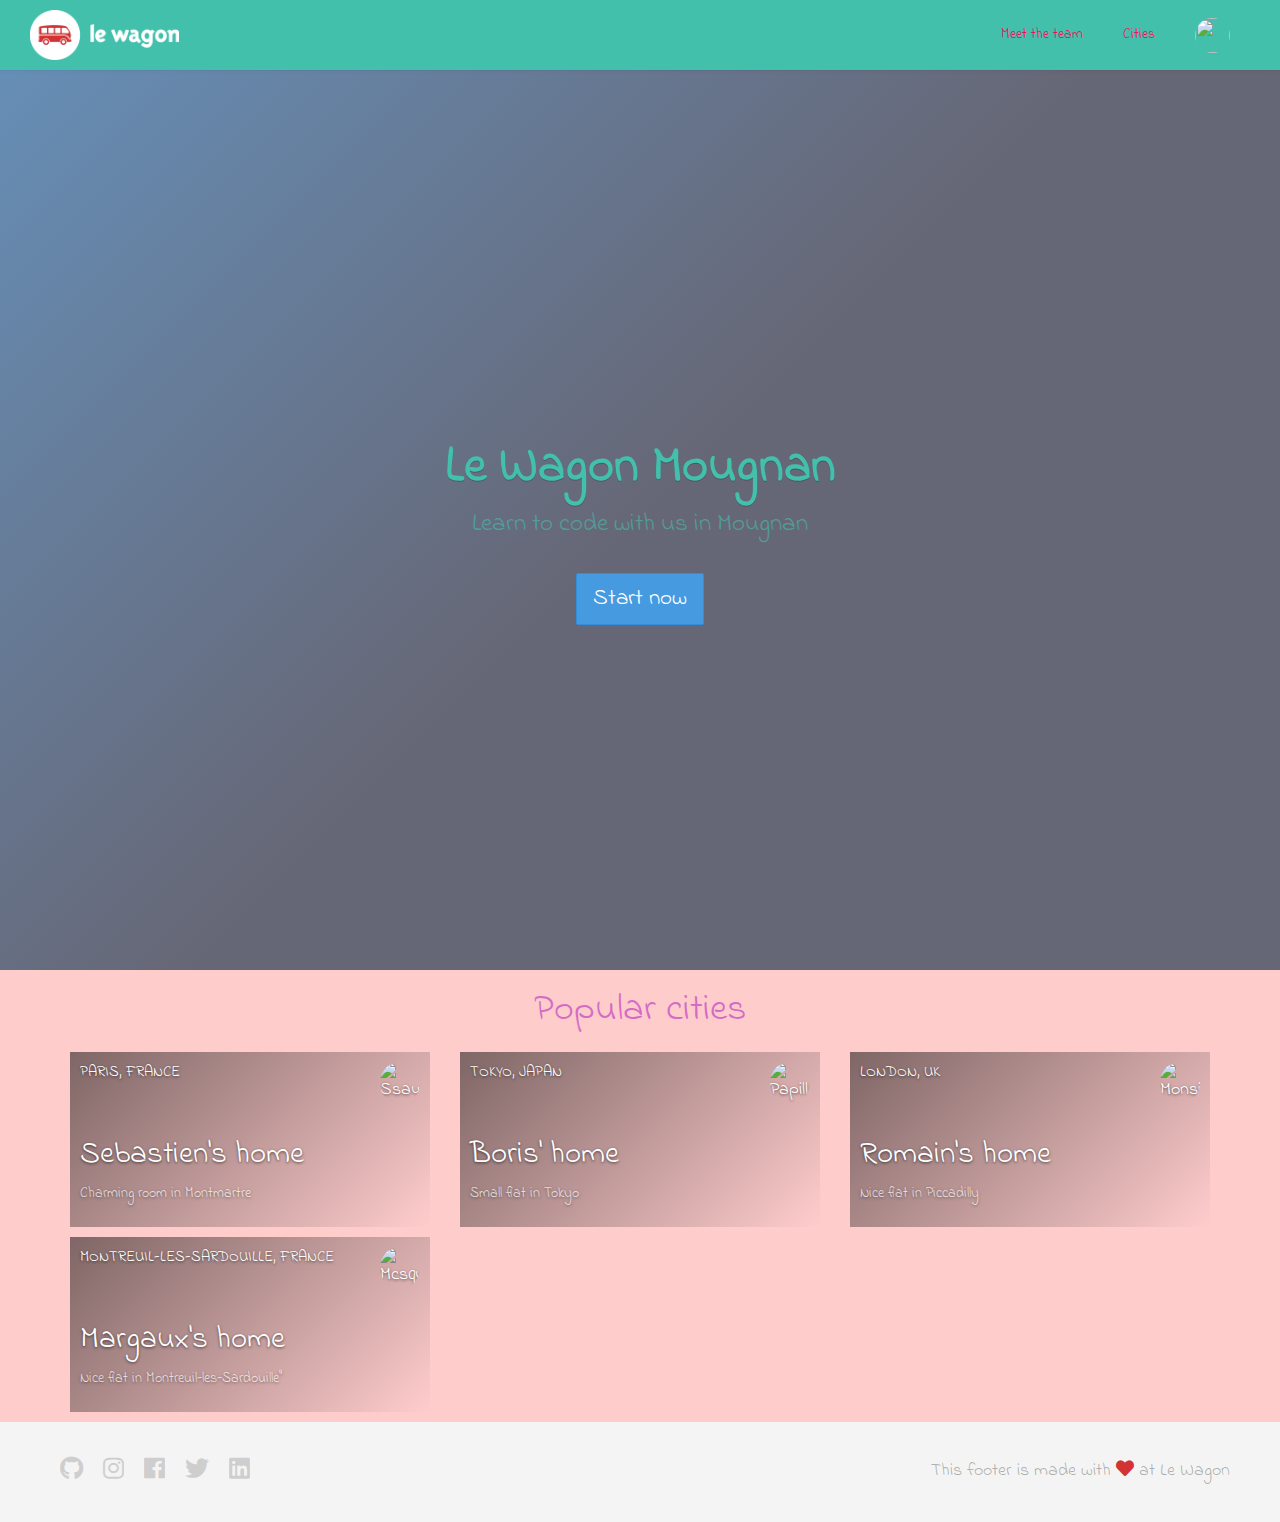
==== commit 73a50582: "Automated commit at 2018-11-12 16:30:56 UTC by middleman-deploy 2.0.0-alpha" ====
--- a/index.html
+++ b/index.html
@@ -7,7 +7,7 @@
           content="width=device-width, initial-scale=1, shrink-to-fit=no">
     <!-- Use the title from a page's frontmatter if it has one -->
     <title>Le Wagon - Middleman</title>
-    <link href="stylesheets/application-09980a04.css" rel="stylesheet" />
+    <link href="stylesheets/application-92ef06fa.css" rel="stylesheet" />
     <script src="javascripts/application-93de88c9.js"></script>
     <link href="images/favicon-f15af148.png" rel="icon" type="image/png" />
   </head>
@@ -64,6 +64,58 @@
 <div class="container">
 <h2>Popular cities</h2>
   <div class="row">
+
+      <div class="col-xs-12 col-sm-6 col-md-4">
+        <div class="card" style="background-image: linear-gradient(-225deg, rgba(0,0,0,0.5) 0%, rgba(0,0,0,0) 100%), url('https://kitt.lewagon.com/placeholder/cities/paris');">
+          <div class="card-category">Paris, France</div>
+          <div class="card-description">
+            <h3>Sebastien's home</h3>
+            <p>Charming room in Montmartre</p>
+          </div>
+          <img src="https://kitt.lewagon.com/placeholder/users/ssaunier" class="card-user" alt="Ssaunier" />
+          <a href="flats/ssaunier.html" class="card-link"></a>
+        </div>
+      </div>
+      <div class="col-xs-12 col-sm-6 col-md-4">
+        <div class="card" style="background-image: linear-gradient(-225deg, rgba(0,0,0,0.5) 0%, rgba(0,0,0,0) 100%), url('https://kitt.lewagon.com/placeholder/cities/tokyo');">
+          <div class="card-category">Tokyo, Japan</div>
+          <div class="card-description">
+            <h3>Boris' home</h3>
+            <p>Small flat in Tokyo</p>
+          </div>
+          <img src="https://kitt.lewagon.com/placeholder/users/papillard" class="card-user" alt="Papillard" />
+          <a href="flats/papillard.html" class="card-link"></a>
+        </div>
+      </div>
+      <div class="col-xs-12 col-sm-6 col-md-4">
+        <div class="card" style="background-image: linear-gradient(-225deg, rgba(0,0,0,0.5) 0%, rgba(0,0,0,0) 100%), url('https://kitt.lewagon.com/placeholder/cities/london');">
+          <div class="card-category">London, UK</div>
+          <div class="card-description">
+            <h3>Romain's home</h3>
+            <p>Nice flat in Piccadilly</p>
+          </div>
+          <img src="https://kitt.lewagon.com/placeholder/users/monsieurpaillard" class="card-user" alt="Monsieurpaillard" />
+          <a href="flats/monsieurpaillard.html" class="card-link"></a>
+        </div>
+      </div>
+      <div class="col-xs-12 col-sm-6 col-md-4">
+        <div class="card" style="background-image: linear-gradient(-225deg, rgba(0,0,0,0.5) 0%, rgba(0,0,0,0) 100%), url('https://kitt.lewagon.com/placeholder/cities/Montreuil-les-Sardouille');">
+          <div class="card-category">Montreuil-les-Sardouille, France</div>
+          <div class="card-description">
+            <h3>Margaux's home</h3>
+            <p>Nice flat in Montreuil-les-Sardouille"</p>
+          </div>
+          <img src="https://kitt.lewagon.com/placeholder/users/mcsqueeze" class="card-user" alt="Mcsqueeze" />
+          <a href="flats/mcsqueeze.html" class="card-link"></a>
+        </div>
+      </div>
+
+<!--
+
+
+
+
+
     <div class="col-xs-12 col-sm-4">
       <div class="card" style="background-image: linear-gradient(rgba(0,0,0,0.3), rgba(0,0,0,0.2)), url('https://vignette.wikia.nocookie.net/groland/images/9/9a/Champilloulesclapettes.png/revision/latest?cb=20161108142806&path-prefix=fr');">
         <div class="card-category">Popular</div>
@@ -96,7 +148,7 @@
         <img class="card-user" src="https://kitt.lewagon.com/placeholder/users/RababZ">
         <a class="card-link" href="#" ></a>
       </div>
-    </div>
+    </div> -->
   </div>
 </div>
 
--- a/stylesheets/application-92ef06fa.css
+++ b/stylesheets/application-92ef06fa.css
@@ -0,0 +1,8 @@
+@import url("https://fonts.googleapis.com/css?family=Open+Sans:400,300,700|Raleway:400,100,300,700,500");@import url("https://fonts.googleapis.com/css?family=Indie+Flower");/*!
+ * Bootstrap v3.3.7 (http://getbootstrap.com)
+ * Copyright 2011-2016 Twitter, Inc.
+ * Licensed under MIT (https://github.com/twbs/bootstrap/blob/master/LICENSE)
+ *//*! normalize.css v3.0.3 | MIT License | github.com/necolas/normalize.css */html{font-family:sans-serif;-ms-text-size-adjust:100%;-webkit-text-size-adjust:100%}body{margin:0}article,aside,details,figcaption,figure,footer,header,hgroup,main,menu,nav,section,summary{display:block}audio,canvas,progress,video{display:inline-block;vertical-align:baseline}audio:not([controls]){display:none;height:0}[hidden],template{display:none}a{background-color:transparent}a:active,a:hover{outline:0}abbr[title]{border-bottom:1px dotted}b,strong{font-weight:bold}dfn{font-style:italic}h1{font-size:2em;margin:0.67em 0}mark{background:#ff0;color:#000}small{font-size:80%}sub,sup{font-size:75%;line-height:0;position:relative;vertical-align:baseline}sup{top:-0.5em}sub{bottom:-0.25em}img{border:0}svg:not(:root){overflow:hidden}figure{margin:1em 40px}hr{-webkit-box-sizing:content-box;box-sizing:content-box;height:0}pre{overflow:auto}code,kbd,pre,samp{font-family:monospace, monospace;font-size:1em}button,input,optgroup,select,textarea{color:inherit;font:inherit;margin:0}button{overflow:visible}button,select{text-transform:none}button,html input[type="button"],input[type="reset"],input[type="submit"]{-webkit-appearance:button;cursor:pointer}button[disabled],html input[disabled]{cursor:default}button::-moz-focus-inner,input::-moz-focus-inner{border:0;padding:0}input{line-height:normal}input[type="checkbox"],input[type="radio"]{-webkit-box-sizing:border-box;box-sizing:border-box;padding:0}input[type="number"]::-webkit-inner-spin-button,input[type="number"]::-webkit-outer-spin-button{height:auto}input[type="search"]{-webkit-appearance:textfield;-webkit-box-sizing:content-box;box-sizing:content-box}input[type="search"]::-webkit-search-cancel-button,input[type="search"]::-webkit-search-decoration{-webkit-appearance:none}fieldset{border:1px solid #c0c0c0;margin:0 2px;padding:0.35em 0.625em 0.75em}legend{border:0;padding:0}textarea{overflow:auto}optgroup{font-weight:bold}table{border-collapse:collapse;border-spacing:0}td,th{padding:0}/*! Source: https://github.com/h5bp/html5-boilerplate/blob/master/src/css/main.css */@media print{*,*:before,*:after{background:transparent !important;color:#000 !important;-webkit-box-shadow:none !important;box-shadow:none !important;text-shadow:none !important}a,a:visited{text-decoration:underline}a[href]:after{content:" (" attr(href) ")"}abbr[title]:after{content:" (" attr(title) ")"}a[href^="#"]:after,a[href^="javascript:"]:after{content:""}pre,blockquote{border:1px solid #999;page-break-inside:avoid}thead{display:table-header-group}tr,img{page-break-inside:avoid}img{max-width:100% !important}p,h2,h3{orphans:3;widows:3}h2,h3{page-break-after:avoid}.navbar{display:none}.btn>.caret,.dropup>.btn>.caret{border-top-color:#000 !important}.label{border:1px solid #000}.table{border-collapse:collapse !important}.table td,.table th{background-color:#fff !important}.table-bordered th,.table-bordered td{border:1px solid #ddd !important}}@font-face{font-family:'Glyphicons Halflings';src:url("../assets/bootstrap/glyphicons-halflings-regular-86b6f62b.eot");src:url("../assets/bootstrap/glyphicons-halflings-regular-86b6f62b.eot?#iefix") format("embedded-opentype"),url("../assets/bootstrap/glyphicons-halflings-regular-ca35b697.woff2") format("woff2"),url("../assets/bootstrap/glyphicons-halflings-regular-278e49a8.woff") format("woff"),url("../assets/bootstrap/glyphicons-halflings-regular-44bc1850.ttf") format("truetype"),url("../assets/bootstrap/glyphicons-halflings-regular-de51a849.svg#glyphicons_halflingsregular") format("svg")}.glyphicon{position:relative;top:1px;display:inline-block;font-family:'Glyphicons Halflings';font-style:normal;font-weight:normal;line-height:1;-webkit-font-smoothing:antialiased;-moz-osx-font-smoothing:grayscale}.glyphicon-asterisk:before{content:"\002a"}.glyphicon-plus:before{content:"\002b"}.glyphicon-euro:before,.glyphicon-eur:before{content:"\20ac"}.glyphicon-minus:before{content:"\2212"}.glyphicon-cloud:before{content:"\2601"}.glyphicon-envelope:before{content:"\2709"}.glyphicon-pencil:before{content:"\270f"}.glyphicon-glass:before{content:"\e001"}.glyphicon-music:before{content:"\e002"}.glyphicon-search:before{content:"\e003"}.glyphicon-heart:before{content:"\e005"}.glyphicon-star:before{content:"\e006"}.glyphicon-star-empty:before{content:"\e007"}.glyphicon-user:before{content:"\e008"}.glyphicon-film:before{content:"\e009"}.glyphicon-th-large:before{content:"\e010"}.glyphicon-th:before{content:"\e011"}.glyphicon-th-list:before{content:"\e012"}.glyphicon-ok:before{content:"\e013"}.glyphicon-remove:before{content:"\e014"}.glyphicon-zoom-in:before{content:"\e015"}.glyphicon-zoom-out:before{content:"\e016"}.glyphicon-off:before{content:"\e017"}.glyphicon-signal:before{content:"\e018"}.glyphicon-cog:before{content:"\e019"}.glyphicon-trash:before{content:"\e020"}.glyphicon-home:before{content:"\e021"}.glyphicon-file:before{content:"\e022"}.glyphicon-time:before{content:"\e023"}.glyphicon-road:before{content:"\e024"}.glyphicon-download-alt:before{content:"\e025"}.glyphicon-download:before{content:"\e026"}.glyphicon-upload:before{content:"\e027"}.glyphicon-inbox:before{content:"\e028"}.glyphicon-play-circle:before{content:"\e029"}.glyphicon-repeat:before{content:"\e030"}.glyphicon-refresh:before{content:"\e031"}.glyphicon-list-alt:before{content:"\e032"}.glyphicon-lock:before{content:"\e033"}.glyphicon-flag:before{content:"\e034"}.glyphicon-headphones:before{content:"\e035"}.glyphicon-volume-off:before{content:"\e036"}.glyphicon-volume-down:before{content:"\e037"}.glyphicon-volume-up:before{content:"\e038"}.glyphicon-qrcode:before{content:"\e039"}.glyphicon-barcode:before{content:"\e040"}.glyphicon-tag:before{content:"\e041"}.glyphicon-tags:before{content:"\e042"}.glyphicon-book:before{content:"\e043"}.glyphicon-bookmark:before{content:"\e044"}.glyphicon-print:before{content:"\e045"}.glyphicon-camera:before{content:"\e046"}.glyphicon-font:before{content:"\e047"}.glyphicon-bold:before{content:"\e048"}.glyphicon-italic:before{content:"\e049"}.glyphicon-text-height:before{content:"\e050"}.glyphicon-text-width:before{content:"\e051"}.glyphicon-align-left:before{content:"\e052"}.glyphicon-align-center:before{content:"\e053"}.glyphicon-align-right:before{content:"\e054"}.glyphicon-align-justify:before{content:"\e055"}.glyphicon-list:before{content:"\e056"}.glyphicon-indent-left:before{content:"\e057"}.glyphicon-indent-right:before{content:"\e058"}.glyphicon-facetime-video:before{content:"\e059"}.glyphicon-picture:before{content:"\e060"}.glyphicon-map-marker:before{content:"\e062"}.glyphicon-adjust:before{content:"\e063"}.glyphicon-tint:before{content:"\e064"}.glyphicon-edit:before{content:"\e065"}.glyphicon-share:before{content:"\e066"}.glyphicon-check:before{content:"\e067"}.glyphicon-move:before{content:"\e068"}.glyphicon-step-backward:before{content:"\e069"}.glyphicon-fast-backward:before{content:"\e070"}.glyphicon-backward:before{content:"\e071"}.glyphicon-play:before{content:"\e072"}.glyphicon-pause:before{content:"\e073"}.glyphicon-stop:before{content:"\e074"}.glyphicon-forward:before{content:"\e075"}.glyphicon-fast-forward:before{content:"\e076"}.glyphicon-step-forward:before{content:"\e077"}.glyphicon-eject:before{content:"\e078"}.glyphicon-chevron-left:before{content:"\e079"}.glyphicon-chevron-right:before{content:"\e080"}.glyphicon-plus-sign:before{content:"\e081"}.glyphicon-minus-sign:before{content:"\e082"}.glyphicon-remove-sign:before{content:"\e083"}.glyphicon-ok-sign:before{content:"\e084"}.glyphicon-question-sign:before{content:"\e085"}.glyphicon-info-sign:before{content:"\e086"}.glyphicon-screenshot:before{content:"\e087"}.glyphicon-remove-circle:before{content:"\e088"}.glyphicon-ok-circle:before{content:"\e089"}.glyphicon-ban-circle:before{content:"\e090"}.glyphicon-arrow-left:before{content:"\e091"}.glyphicon-arrow-right:before{content:"\e092"}.glyphicon-arrow-up:before{content:"\e093"}.glyphicon-arrow-down:before{content:"\e094"}.glyphicon-share-alt:before{content:"\e095"}.glyphicon-resize-full:before{content:"\e096"}.glyphicon-resize-small:before{content:"\e097"}.glyphicon-exclamation-sign:before{content:"\e101"}.glyphicon-gift:before{content:"\e102"}.glyphicon-leaf:before{content:"\e103"}.glyphicon-fire:before{content:"\e104"}.glyphicon-eye-open:before{content:"\e105"}.glyphicon-eye-close:before{content:"\e106"}.glyphicon-warning-sign:before{content:"\e107"}.glyphicon-plane:before{content:"\e108"}.glyphicon-calendar:before{content:"\e109"}.glyphicon-random:before{content:"\e110"}.glyphicon-comment:before{content:"\e111"}.glyphicon-magnet:before{content:"\e112"}.glyphicon-chevron-up:before{content:"\e113"}.glyphicon-chevron-down:before{content:"\e114"}.glyphicon-retweet:before{content:"\e115"}.glyphicon-shopping-cart:before{content:"\e116"}.glyphicon-folder-close:before{content:"\e117"}.glyphicon-folder-open:before{content:"\e118"}.glyphicon-resize-vertical:before{content:"\e119"}.glyphicon-resize-horizontal:before{content:"\e120"}.glyphicon-hdd:before{content:"\e121"}.glyphicon-bullhorn:before{content:"\e122"}.glyphicon-bell:before{content:"\e123"}.glyphicon-certificate:before{content:"\e124"}.glyphicon-thumbs-up:before{content:"\e125"}.glyphicon-thumbs-down:before{content:"\e126"}.glyphicon-hand-right:before{content:"\e127"}.glyphicon-hand-left:before{content:"\e128"}.glyphicon-hand-up:before{content:"\e129"}.glyphicon-hand-down:before{content:"\e130"}.glyphicon-circle-arrow-right:before{content:"\e131"}.glyphicon-circle-arrow-left:before{content:"\e132"}.glyphicon-circle-arrow-up:before{content:"\e133"}.glyphicon-circle-arrow-down:before{content:"\e134"}.glyphicon-globe:before{content:"\e135"}.glyphicon-wrench:before{content:"\e136"}.glyphicon-tasks:before{content:"\e137"}.glyphicon-filter:before{content:"\e138"}.glyphicon-briefcase:before{content:"\e139"}.glyphicon-fullscreen:before{content:"\e140"}.glyphicon-dashboard:before{content:"\e141"}.glyphicon-paperclip:before{content:"\e142"}.glyphicon-heart-empty:before{content:"\e143"}.glyphicon-link:before{content:"\e144"}.glyphicon-phone:before{content:"\e145"}.glyphicon-pushpin:before{content:"\e146"}.glyphicon-usd:before{content:"\e148"}.glyphicon-gbp:before{content:"\e149"}.glyphicon-sort:before{content:"\e150"}.glyphicon-sort-by-alphabet:before{content:"\e151"}.glyphicon-sort-by-alphabet-alt:before{content:"\e152"}.glyphicon-sort-by-order:before{content:"\e153"}.glyphicon-sort-by-order-alt:before{content:"\e154"}.glyphicon-sort-by-attributes:before{content:"\e155"}.glyphicon-sort-by-attributes-alt:before{content:"\e156"}.glyphicon-unchecked:before{content:"\e157"}.glyphicon-expand:before{content:"\e158"}.glyphicon-collapse-down:before{content:"\e159"}.glyphicon-collapse-up:before{content:"\e160"}.glyphicon-log-in:before{content:"\e161"}.glyphicon-flash:before{content:"\e162"}.glyphicon-log-out:before{content:"\e163"}.glyphicon-new-window:before{content:"\e164"}.glyphicon-record:before{content:"\e165"}.glyphicon-save:before{content:"\e166"}.glyphicon-open:before{content:"\e167"}.glyphicon-saved:before{content:"\e168"}.glyphicon-import:before{content:"\e169"}.glyphicon-export:before{content:"\e170"}.glyphicon-send:before{content:"\e171"}.glyphicon-floppy-disk:before{content:"\e172"}.glyphicon-floppy-saved:before{content:"\e173"}.glyphicon-floppy-remove:before{content:"\e174"}.glyphicon-floppy-save:before{content:"\e175"}.glyphicon-floppy-open:before{content:"\e176"}.glyphicon-credit-card:before{content:"\e177"}.glyphicon-transfer:before{content:"\e178"}.glyphicon-cutlery:before{content:"\e179"}.glyphicon-header:before{content:"\e180"}.glyphicon-compressed:before{content:"\e181"}.glyphicon-earphone:before{content:"\e182"}.glyphicon-phone-alt:before{content:"\e183"}.glyphicon-tower:before{content:"\e184"}.glyphicon-stats:before{content:"\e185"}.glyphicon-sd-video:before{content:"\e186"}.glyphicon-hd-video:before{content:"\e187"}.glyphicon-subtitles:before{content:"\e188"}.glyphicon-sound-stereo:before{content:"\e189"}.glyphicon-sound-dolby:before{content:"\e190"}.glyphicon-sound-5-1:before{content:"\e191"}.glyphicon-sound-6-1:before{content:"\e192"}.glyphicon-sound-7-1:before{content:"\e193"}.glyphicon-copyright-mark:before{content:"\e194"}.glyphicon-registration-mark:before{content:"\e195"}.glyphicon-cloud-download:before{content:"\e197"}.glyphicon-cloud-upload:before{content:"\e198"}.glyphicon-tree-conifer:before{content:"\e199"}.glyphicon-tree-deciduous:before{content:"\e200"}.glyphicon-cd:before{content:"\e201"}.glyphicon-save-file:before{content:"\e202"}.glyphicon-open-file:before{content:"\e203"}.glyphicon-level-up:before{content:"\e204"}.glyphicon-copy:before{content:"\e205"}.glyphicon-paste:before{content:"\e206"}.glyphicon-alert:before{content:"\e209"}.glyphicon-equalizer:before{content:"\e210"}.glyphicon-king:before{content:"\e211"}.glyphicon-queen:before{content:"\e212"}.glyphicon-pawn:before{content:"\e213"}.glyphicon-bishop:before{content:"\e214"}.glyphicon-knight:before{content:"\e215"}.glyphicon-baby-formula:before{content:"\e216"}.glyphicon-tent:before{content:"\26fa"}.glyphicon-blackboard:before{content:"\e218"}.glyphicon-bed:before{content:"\e219"}.glyphicon-apple:before{content:"\f8ff"}.glyphicon-erase:before{content:"\e221"}.glyphicon-hourglass:before{content:"\231b"}.glyphicon-lamp:before{content:"\e223"}.glyphicon-duplicate:before{content:"\e224"}.glyphicon-piggy-bank:before{content:"\e225"}.glyphicon-scissors:before{content:"\e226"}.glyphicon-bitcoin:before{content:"\e227"}.glyphicon-btc:before{content:"\e227"}.glyphicon-xbt:before{content:"\e227"}.glyphicon-yen:before{content:"\00a5"}.glyphicon-jpy:before{content:"\00a5"}.glyphicon-ruble:before{content:"\20bd"}.glyphicon-rub:before{content:"\20bd"}.glyphicon-scale:before{content:"\e230"}.glyphicon-ice-lolly:before{content:"\e231"}.glyphicon-ice-lolly-tasted:before{content:"\e232"}.glyphicon-education:before{content:"\e233"}.glyphicon-option-horizontal:before{content:"\e234"}.glyphicon-option-vertical:before{content:"\e235"}.glyphicon-menu-hamburger:before{content:"\e236"}.glyphicon-modal-window:before{content:"\e237"}.glyphicon-oil:before{content:"\e238"}.glyphicon-grain:before{content:"\e239"}.glyphicon-sunglasses:before{content:"\e240"}.glyphicon-text-size:before{content:"\e241"}.glyphicon-text-color:before{content:"\e242"}.glyphicon-text-background:before{content:"\e243"}.glyphicon-object-align-top:before{content:"\e244"}.glyphicon-object-align-bottom:before{content:"\e245"}.glyphicon-object-align-horizontal:before{content:"\e246"}.glyphicon-object-align-left:before{content:"\e247"}.glyphicon-object-align-vertical:before{content:"\e248"}.glyphicon-object-align-right:before{content:"\e249"}.glyphicon-triangle-right:before{content:"\e250"}.glyphicon-triangle-left:before{content:"\e251"}.glyphicon-triangle-bottom:before{content:"\e252"}.glyphicon-triangle-top:before{content:"\e253"}.glyphicon-console:before{content:"\e254"}.glyphicon-superscript:before{content:"\e255"}.glyphicon-subscript:before{content:"\e256"}.glyphicon-menu-left:before{content:"\e257"}.glyphicon-menu-right:before{content:"\e258"}.glyphicon-menu-down:before{content:"\e259"}.glyphicon-menu-up:before{content:"\e260"}*{-webkit-box-sizing:border-box;box-sizing:border-box}*:before,*:after{-webkit-box-sizing:border-box;box-sizing:border-box}html{font-size:10px;-webkit-tap-highlight-color:transparent}body{font-family:"Indie Flower", "cursive";font-size:18px;line-height:1.42857143;color:#d46cc6;background-color:#ffcccc}input,button,select,textarea{font-family:inherit;font-size:inherit;line-height:inherit}a{color:#469AE0;text-decoration:none}a:hover,a:focus{color:#1f74ba;text-decoration:underline}a:focus{outline:5px auto -webkit-focus-ring-color;outline-offset:-2px}figure{margin:0}img{vertical-align:middle}.img-responsive{display:block;max-width:100%;height:auto}.img-rounded{border-radius:2px}.img-thumbnail{padding:4px;line-height:1.42857143;background-color:#ffcccc;border:1px solid #ddd;border-radius:2px;-webkit-transition:all 0.2s ease-in-out;transition:all 0.2s ease-in-out;display:inline-block;max-width:100%;height:auto}.img-circle{border-radius:50%}hr{margin-top:25px;margin-bottom:25px;border:0;border-top:1px solid white}.sr-only{position:absolute;width:1px;height:1px;margin:-1px;padding:0;overflow:hidden;clip:rect(0, 0, 0, 0);border:0}.sr-only-focusable:active,.sr-only-focusable:focus{position:static;width:auto;height:auto;margin:0;overflow:visible;clip:auto}[role="button"]{cursor:pointer}h1,h2,h3,h4,h5,h6,.h1,.h2,.h3,.h4,.h5,.h6{font-family:"Indie Flower", "cursive";font-weight:500;line-height:1.1;color:inherit}h1 small,h1 .small,h2 small,h2 .small,h3 small,h3 .small,h4 small,h4 .small,h5 small,h5 .small,h6 small,h6 .small,.h1 small,.h1 .small,.h2 small,.h2 .small,.h3 small,.h3 .small,.h4 small,.h4 .small,.h5 small,.h5 .small,.h6 small,.h6 .small{font-weight:normal;line-height:1;color:#f3d5ef}h1,.h1,h2,.h2,h3,.h3{margin-top:25px;margin-bottom:12.5px}h1 small,h1 .small,.h1 small,.h1 .small,h2 small,h2 .small,.h2 small,.h2 .small,h3 small,h3 .small,.h3 small,.h3 .small{font-size:65%}h4,.h4,h5,.h5,h6,.h6{margin-top:12.5px;margin-bottom:12.5px}h4 small,h4 .small,.h4 small,.h4 .small,h5 small,h5 .small,.h5 small,.h5 .small,h6 small,h6 .small,.h6 small,.h6 .small{font-size:75%}h1,.h1{font-size:46px}h2,.h2{font-size:38px}h3,.h3{font-size:31px}h4,.h4{font-size:23px}h5,.h5{font-size:18px}h6,.h6{font-size:16px}p{margin:0 0 12.5px}.lead{margin-bottom:25px;font-size:20px;font-weight:300;line-height:1.4}@media (min-width: 768px){.lead{font-size:27px}}small,.small{font-size:88%}mark,.mark{background-color:#fcf8e3;padding:.2em}.text-left{text-align:left}.text-right{text-align:right}.text-center{text-align:center}.text-justify{text-align:justify}.text-nowrap{white-space:nowrap}.text-lowercase{text-transform:lowercase}.text-uppercase,.initialism{text-transform:uppercase}.text-capitalize{text-transform:capitalize}.text-muted{color:#f3d5ef}.text-primary{color:#469AE0}a.text-primary:hover,a.text-primary:focus{color:#2381d0}.text-success{color:#3c763d}a.text-success:hover,a.text-success:focus{color:#2b542c}.text-info{color:#31708f}a.text-info:hover,a.text-info:focus{color:#245269}.text-warning{color:#8a6d3b}a.text-warning:hover,a.text-warning:focus{color:#66512c}.text-danger{color:#a94442}a.text-danger:hover,a.text-danger:focus{color:#843534}.bg-primary{color:#fff}.bg-primary{background-color:#469AE0}a.bg-primary:hover,a.bg-primary:focus{background-color:#2381d0}.bg-success{background-color:#dff0d8}a.bg-success:hover,a.bg-success:focus{background-color:#c1e2b3}.bg-info{background-color:#d9edf7}a.bg-info:hover,a.bg-info:focus{background-color:#afd9ee}.bg-warning{background-color:#fcf8e3}a.bg-warning:hover,a.bg-warning:focus{background-color:#f7ecb5}.bg-danger{background-color:#f2dede}a.bg-danger:hover,a.bg-danger:focus{background-color:#e4b9b9}.page-header{padding-bottom:11.5px;margin:50px 0 25px;border-bottom:1px solid white}ul,ol{margin-top:0;margin-bottom:12.5px}ul ul,ul ol,ol ul,ol ol{margin-bottom:0}.list-unstyled{padding-left:0;list-style:none}.list-inline{padding-left:0;list-style:none;margin-left:-5px}.list-inline>li{display:inline-block;padding-left:5px;padding-right:5px}dl{margin-top:0;margin-bottom:25px}dt,dd{line-height:1.42857143}dt{font-weight:bold}dd{margin-left:0}.dl-horizontal dd:before,.dl-horizontal dd:after{content:" ";display:table}.dl-horizontal dd:after{clear:both}@media (min-width: 768px){.dl-horizontal dt{float:left;width:160px;clear:left;text-align:right;overflow:hidden;text-overflow:ellipsis;white-space:nowrap}.dl-horizontal dd{margin-left:180px}}abbr[title],abbr[data-original-title]{cursor:help;border-bottom:1px dotted #f3d5ef}.initialism{font-size:90%}blockquote{padding:12.5px 25px;margin:0 0 25px;font-size:22.5px;border-left:5px solid white}blockquote p:last-child,blockquote ul:last-child,blockquote ol:last-child{margin-bottom:0}blockquote footer,blockquote small,blockquote .small{display:block;font-size:80%;line-height:1.42857143;color:#f3d5ef}blockquote footer:before,blockquote small:before,blockquote .small:before{content:'\2014 \00A0'}.blockquote-reverse,blockquote.pull-right{padding-right:15px;padding-left:0;border-right:5px solid white;border-left:0;text-align:right}.blockquote-reverse footer:before,.blockquote-reverse small:before,.blockquote-reverse .small:before,blockquote.pull-right footer:before,blockquote.pull-right small:before,blockquote.pull-right .small:before{content:''}.blockquote-reverse footer:after,.blockquote-reverse small:after,.blockquote-reverse .small:after,blockquote.pull-right footer:after,blockquote.pull-right small:after,blockquote.pull-right .small:after{content:'\00A0 \2014'}address{margin-bottom:25px;font-style:normal;line-height:1.42857143}code,kbd,pre,samp{font-family:Menlo, Monaco, Consolas, "Courier New", monospace}code{padding:2px 4px;font-size:90%;color:#c7254e;background-color:#f9f2f4;border-radius:2px}kbd{padding:2px 4px;font-size:90%;color:#fff;background-color:#333;border-radius:2px;-webkit-box-shadow:inset 0 -1px 0 rgba(0,0,0,0.25);box-shadow:inset 0 -1px 0 rgba(0,0,0,0.25)}kbd kbd{padding:0;font-size:100%;font-weight:bold;-webkit-box-shadow:none;box-shadow:none}pre{display:block;padding:12px;margin:0 0 12.5px;font-size:17px;line-height:1.42857143;word-break:break-all;word-wrap:break-word;color:#d46cc6;background-color:#f5f5f5;border:1px solid #ccc;border-radius:2px}pre code{padding:0;font-size:inherit;color:inherit;white-space:pre-wrap;background-color:transparent;border-radius:0}.pre-scrollable{max-height:340px;overflow-y:scroll}.container{margin-right:auto;margin-left:auto;padding-left:15px;padding-right:15px}.container:before,.container:after{content:" ";display:table}.container:after{clear:both}@media (min-width: 768px){.container{width:750px}}@media (min-width: 992px){.container{width:970px}}@media (min-width: 1200px){.container{width:1170px}}.container-fluid{margin-right:auto;margin-left:auto;padding-left:15px;padding-right:15px}.container-fluid:before,.container-fluid:after{content:" ";display:table}.container-fluid:after{clear:both}.row{margin-left:-15px;margin-right:-15px}.row:before,.row:after{content:" ";display:table}.row:after{clear:both}.col-xs-1,.col-sm-1,.col-md-1,.col-lg-1,.col-xs-2,.col-sm-2,.col-md-2,.col-lg-2,.col-xs-3,.col-sm-3,.col-md-3,.col-lg-3,.col-xs-4,.col-sm-4,.col-md-4,.col-lg-4,.col-xs-5,.col-sm-5,.col-md-5,.col-lg-5,.col-xs-6,.col-sm-6,.col-md-6,.col-lg-6,.col-xs-7,.col-sm-7,.col-md-7,.col-lg-7,.col-xs-8,.col-sm-8,.col-md-8,.col-lg-8,.col-xs-9,.col-sm-9,.col-md-9,.col-lg-9,.col-xs-10,.col-sm-10,.col-md-10,.col-lg-10,.col-xs-11,.col-sm-11,.col-md-11,.col-lg-11,.col-xs-12,.col-sm-12,.col-md-12,.col-lg-12{position:relative;min-height:1px;padding-left:15px;padding-right:15px}.col-xs-1,.col-xs-2,.col-xs-3,.col-xs-4,.col-xs-5,.col-xs-6,.col-xs-7,.col-xs-8,.col-xs-9,.col-xs-10,.col-xs-11,.col-xs-12{float:left}.col-xs-1{width:8.33333333%}.col-xs-2{width:16.66666667%}.col-xs-3{width:25%}.col-xs-4{width:33.33333333%}.col-xs-5{width:41.66666667%}.col-xs-6{width:50%}.col-xs-7{width:58.33333333%}.col-xs-8{width:66.66666667%}.col-xs-9{width:75%}.col-xs-10{width:83.33333333%}.col-xs-11{width:91.66666667%}.col-xs-12{width:100%}.col-xs-pull-0{right:auto}.col-xs-pull-1{right:8.33333333%}.col-xs-pull-2{right:16.66666667%}.col-xs-pull-3{right:25%}.col-xs-pull-4{right:33.33333333%}.col-xs-pull-5{right:41.66666667%}.col-xs-pull-6{right:50%}.col-xs-pull-7{right:58.33333333%}.col-xs-pull-8{right:66.66666667%}.col-xs-pull-9{right:75%}.col-xs-pull-10{right:83.33333333%}.col-xs-pull-11{right:91.66666667%}.col-xs-pull-12{right:100%}.col-xs-push-0{left:auto}.col-xs-push-1{left:8.33333333%}.col-xs-push-2{left:16.66666667%}.col-xs-push-3{left:25%}.col-xs-push-4{left:33.33333333%}.col-xs-push-5{left:41.66666667%}.col-xs-push-6{left:50%}.col-xs-push-7{left:58.33333333%}.col-xs-push-8{left:66.66666667%}.col-xs-push-9{left:75%}.col-xs-push-10{left:83.33333333%}.col-xs-push-11{left:91.66666667%}.col-xs-push-12{left:100%}.col-xs-offset-0{margin-left:0%}.col-xs-offset-1{margin-left:8.33333333%}.col-xs-offset-2{margin-left:16.66666667%}.col-xs-offset-3{margin-left:25%}.col-xs-offset-4{margin-left:33.33333333%}.col-xs-offset-5{margin-left:41.66666667%}.col-xs-offset-6{margin-left:50%}.col-xs-offset-7{margin-left:58.33333333%}.col-xs-offset-8{margin-left:66.66666667%}.col-xs-offset-9{margin-left:75%}.col-xs-offset-10{margin-left:83.33333333%}.col-xs-offset-11{margin-left:91.66666667%}.col-xs-offset-12{margin-left:100%}@media (min-width: 768px){.col-sm-1,.col-sm-2,.col-sm-3,.col-sm-4,.col-sm-5,.col-sm-6,.col-sm-7,.col-sm-8,.col-sm-9,.col-sm-10,.col-sm-11,.col-sm-12{float:left}.col-sm-1{width:8.33333333%}.col-sm-2{width:16.66666667%}.col-sm-3{width:25%}.col-sm-4{width:33.33333333%}.col-sm-5{width:41.66666667%}.col-sm-6{width:50%}.col-sm-7{width:58.33333333%}.col-sm-8{width:66.66666667%}.col-sm-9{width:75%}.col-sm-10{width:83.33333333%}.col-sm-11{width:91.66666667%}.col-sm-12{width:100%}.col-sm-pull-0{right:auto}.col-sm-pull-1{right:8.33333333%}.col-sm-pull-2{right:16.66666667%}.col-sm-pull-3{right:25%}.col-sm-pull-4{right:33.33333333%}.col-sm-pull-5{right:41.66666667%}.col-sm-pull-6{right:50%}.col-sm-pull-7{right:58.33333333%}.col-sm-pull-8{right:66.66666667%}.col-sm-pull-9{right:75%}.col-sm-pull-10{right:83.33333333%}.col-sm-pull-11{right:91.66666667%}.col-sm-pull-12{right:100%}.col-sm-push-0{left:auto}.col-sm-push-1{left:8.33333333%}.col-sm-push-2{left:16.66666667%}.col-sm-push-3{left:25%}.col-sm-push-4{left:33.33333333%}.col-sm-push-5{left:41.66666667%}.col-sm-push-6{left:50%}.col-sm-push-7{left:58.33333333%}.col-sm-push-8{left:66.66666667%}.col-sm-push-9{left:75%}.col-sm-push-10{left:83.33333333%}.col-sm-push-11{left:91.66666667%}.col-sm-push-12{left:100%}.col-sm-offset-0{margin-left:0%}.col-sm-offset-1{margin-left:8.33333333%}.col-sm-offset-2{margin-left:16.66666667%}.col-sm-offset-3{margin-left:25%}.col-sm-offset-4{margin-left:33.33333333%}.col-sm-offset-5{margin-left:41.66666667%}.col-sm-offset-6{margin-left:50%}.col-sm-offset-7{margin-left:58.33333333%}.col-sm-offset-8{margin-left:66.66666667%}.col-sm-offset-9{margin-left:75%}.col-sm-offset-10{margin-left:83.33333333%}.col-sm-offset-11{margin-left:91.66666667%}.col-sm-offset-12{margin-left:100%}}@media (min-width: 992px){.col-md-1,.col-md-2,.col-md-3,.col-md-4,.col-md-5,.col-md-6,.col-md-7,.col-md-8,.col-md-9,.col-md-10,.col-md-11,.col-md-12{float:left}.col-md-1{width:8.33333333%}.col-md-2{width:16.66666667%}.col-md-3{width:25%}.col-md-4{width:33.33333333%}.col-md-5{width:41.66666667%}.col-md-6{width:50%}.col-md-7{width:58.33333333%}.col-md-8{width:66.66666667%}.col-md-9{width:75%}.col-md-10{width:83.33333333%}.col-md-11{width:91.66666667%}.col-md-12{width:100%}.col-md-pull-0{right:auto}.col-md-pull-1{right:8.33333333%}.col-md-pull-2{right:16.66666667%}.col-md-pull-3{right:25%}.col-md-pull-4{right:33.33333333%}.col-md-pull-5{right:41.66666667%}.col-md-pull-6{right:50%}.col-md-pull-7{right:58.33333333%}.col-md-pull-8{right:66.66666667%}.col-md-pull-9{right:75%}.col-md-pull-10{right:83.33333333%}.col-md-pull-11{right:91.66666667%}.col-md-pull-12{right:100%}.col-md-push-0{left:auto}.col-md-push-1{left:8.33333333%}.col-md-push-2{left:16.66666667%}.col-md-push-3{left:25%}.col-md-push-4{left:33.33333333%}.col-md-push-5{left:41.66666667%}.col-md-push-6{left:50%}.col-md-push-7{left:58.33333333%}.col-md-push-8{left:66.66666667%}.col-md-push-9{left:75%}.col-md-push-10{left:83.33333333%}.col-md-push-11{left:91.66666667%}.col-md-push-12{left:100%}.col-md-offset-0{margin-left:0%}.col-md-offset-1{margin-left:8.33333333%}.col-md-offset-2{margin-left:16.66666667%}.col-md-offset-3{margin-left:25%}.col-md-offset-4{margin-left:33.33333333%}.col-md-offset-5{margin-left:41.66666667%}.col-md-offset-6{margin-left:50%}.col-md-offset-7{margin-left:58.33333333%}.col-md-offset-8{margin-left:66.66666667%}.col-md-offset-9{margin-left:75%}.col-md-offset-10{margin-left:83.33333333%}.col-md-offset-11{margin-left:91.66666667%}.col-md-offset-12{margin-left:100%}}@media (min-width: 1200px){.col-lg-1,.col-lg-2,.col-lg-3,.col-lg-4,.col-lg-5,.col-lg-6,.col-lg-7,.col-lg-8,.col-lg-9,.col-lg-10,.col-lg-11,.col-lg-12{float:left}.col-lg-1{width:8.33333333%}.col-lg-2{width:16.66666667%}.col-lg-3{width:25%}.col-lg-4{width:33.33333333%}.col-lg-5{width:41.66666667%}.col-lg-6{width:50%}.col-lg-7{width:58.33333333%}.col-lg-8{width:66.66666667%}.col-lg-9{width:75%}.col-lg-10{width:83.33333333%}.col-lg-11{width:91.66666667%}.col-lg-12{width:100%}.col-lg-pull-0{right:auto}.col-lg-pull-1{right:8.33333333%}.col-lg-pull-2{right:16.66666667%}.col-lg-pull-3{right:25%}.col-lg-pull-4{right:33.33333333%}.col-lg-pull-5{right:41.66666667%}.col-lg-pull-6{right:50%}.col-lg-pull-7{right:58.33333333%}.col-lg-pull-8{right:66.66666667%}.col-lg-pull-9{right:75%}.col-lg-pull-10{right:83.33333333%}.col-lg-pull-11{right:91.66666667%}.col-lg-pull-12{right:100%}.col-lg-push-0{left:auto}.col-lg-push-1{left:8.33333333%}.col-lg-push-2{left:16.66666667%}.col-lg-push-3{left:25%}.col-lg-push-4{left:33.33333333%}.col-lg-push-5{left:41.66666667%}.col-lg-push-6{left:50%}.col-lg-push-7{left:58.33333333%}.col-lg-push-8{left:66.66666667%}.col-lg-push-9{left:75%}.col-lg-push-10{left:83.33333333%}.col-lg-push-11{left:91.66666667%}.col-lg-push-12{left:100%}.col-lg-offset-0{margin-left:0%}.col-lg-offset-1{margin-left:8.33333333%}.col-lg-offset-2{margin-left:16.66666667%}.col-lg-offset-3{margin-left:25%}.col-lg-offset-4{margin-left:33.33333333%}.col-lg-offset-5{margin-left:41.66666667%}.col-lg-offset-6{margin-left:50%}.col-lg-offset-7{margin-left:58.33333333%}.col-lg-offset-8{margin-left:66.66666667%}.col-lg-offset-9{margin-left:75%}.col-lg-offset-10{margin-left:83.33333333%}.col-lg-offset-11{margin-left:91.66666667%}.col-lg-offset-12{margin-left:100%}}table{background-color:transparent}caption{padding-top:8px;padding-bottom:8px;color:#f3d5ef;text-align:left}th{text-align:left}.table{width:100%;max-width:100%;margin-bottom:25px}.table>thead>tr>th,.table>thead>tr>td,.table>tbody>tr>th,.table>tbody>tr>td,.table>tfoot>tr>th,.table>tfoot>tr>td{padding:8px;line-height:1.42857143;vertical-align:top;border-top:1px solid #ddd}.table>thead>tr>th{vertical-align:bottom;border-bottom:2px solid #ddd}.table>caption+thead>tr:first-child>th,.table>caption+thead>tr:first-child>td,.table>colgroup+thead>tr:first-child>th,.table>colgroup+thead>tr:first-child>td,.table>thead:first-child>tr:first-child>th,.table>thead:first-child>tr:first-child>td{border-top:0}.table>tbody+tbody{border-top:2px solid #ddd}.table .table{background-color:#ffcccc}.table-condensed>thead>tr>th,.table-condensed>thead>tr>td,.table-condensed>tbody>tr>th,.table-condensed>tbody>tr>td,.table-condensed>tfoot>tr>th,.table-condensed>tfoot>tr>td{padding:5px}.table-bordered{border:1px solid #ddd}.table-bordered>thead>tr>th,.table-bordered>thead>tr>td,.table-bordered>tbody>tr>th,.table-bordered>tbody>tr>td,.table-bordered>tfoot>tr>th,.table-bordered>tfoot>tr>td{border:1px solid #ddd}.table-bordered>thead>tr>th,.table-bordered>thead>tr>td{border-bottom-width:2px}.table-striped>tbody>tr:nth-of-type(odd){background-color:#f9f9f9}.table-hover>tbody>tr:hover{background-color:#f5f5f5}table col[class*="col-"]{position:static;float:none;display:table-column}table td[class*="col-"],table th[class*="col-"]{position:static;float:none;display:table-cell}.table>thead>tr>td.active,.table>thead>tr>th.active,.table>thead>tr.active>td,.table>thead>tr.active>th,.table>tbody>tr>td.active,.table>tbody>tr>th.active,.table>tbody>tr.active>td,.table>tbody>tr.active>th,.table>tfoot>tr>td.active,.table>tfoot>tr>th.active,.table>tfoot>tr.active>td,.table>tfoot>tr.active>th{background-color:#f5f5f5}.table-hover>tbody>tr>td.active:hover,.table-hover>tbody>tr>th.active:hover,.table-hover>tbody>tr.active:hover>td,.table-hover>tbody>tr:hover>.active,.table-hover>tbody>tr.active:hover>th{background-color:#e8e8e8}.table>thead>tr>td.success,.table>thead>tr>th.success,.table>thead>tr.success>td,.table>thead>tr.success>th,.table>tbody>tr>td.success,.table>tbody>tr>th.success,.table>tbody>tr.success>td,.table>tbody>tr.success>th,.table>tfoot>tr>td.success,.table>tfoot>tr>th.success,.table>tfoot>tr.success>td,.table>tfoot>tr.success>th{background-color:#dff0d8}.table-hover>tbody>tr>td.success:hover,.table-hover>tbody>tr>th.success:hover,.table-hover>tbody>tr.success:hover>td,.table-hover>tbody>tr:hover>.success,.table-hover>tbody>tr.success:hover>th{background-color:#d0e9c6}.table>thead>tr>td.info,.table>thead>tr>th.info,.table>thead>tr.info>td,.table>thead>tr.info>th,.table>tbody>tr>td.info,.table>tbody>tr>th.info,.table>tbody>tr.info>td,.table>tbody>tr.info>th,.table>tfoot>tr>td.info,.table>tfoot>tr>th.info,.table>tfoot>tr.info>td,.table>tfoot>tr.info>th{background-color:#d9edf7}.table-hover>tbody>tr>td.info:hover,.table-hover>tbody>tr>th.info:hover,.table-hover>tbody>tr.info:hover>td,.table-hover>tbody>tr:hover>.info,.table-hover>tbody>tr.info:hover>th{background-color:#c4e3f3}.table>thead>tr>td.warning,.table>thead>tr>th.warning,.table>thead>tr.warning>td,.table>thead>tr.warning>th,.table>tbody>tr>td.warning,.table>tbody>tr>th.warning,.table>tbody>tr.warning>td,.table>tbody>tr.warning>th,.table>tfoot>tr>td.warning,.table>tfoot>tr>th.warning,.table>tfoot>tr.warning>td,.table>tfoot>tr.warning>th{background-color:#fcf8e3}.table-hover>tbody>tr>td.warning:hover,.table-hover>tbody>tr>th.warning:hover,.table-hover>tbody>tr.warning:hover>td,.table-hover>tbody>tr:hover>.warning,.table-hover>tbody>tr.warning:hover>th{background-color:#faf2cc}.table>thead>tr>td.danger,.table>thead>tr>th.danger,.table>thead>tr.danger>td,.table>thead>tr.danger>th,.table>tbody>tr>td.danger,.table>tbody>tr>th.danger,.table>tbody>tr.danger>td,.table>tbody>tr.danger>th,.table>tfoot>tr>td.danger,.table>tfoot>tr>th.danger,.table>tfoot>tr.danger>td,.table>tfoot>tr.danger>th{background-color:#f2dede}.table-hover>tbody>tr>td.danger:hover,.table-hover>tbody>tr>th.danger:hover,.table-hover>tbody>tr.danger:hover>td,.table-hover>tbody>tr:hover>.danger,.table-hover>tbody>tr.danger:hover>th{background-color:#ebcccc}.table-responsive{overflow-x:auto;min-height:0.01%}@media screen and (max-width: 767px){.table-responsive{width:100%;margin-bottom:18.75px;overflow-y:hidden;-ms-overflow-style:-ms-autohiding-scrollbar;border:1px solid #ddd}.table-responsive>.table{margin-bottom:0}.table-responsive>.table>thead>tr>th,.table-responsive>.table>thead>tr>td,.table-responsive>.table>tbody>tr>th,.table-responsive>.table>tbody>tr>td,.table-responsive>.table>tfoot>tr>th,.table-responsive>.table>tfoot>tr>td{white-space:nowrap}.table-responsive>.table-bordered{border:0}.table-responsive>.table-bordered>thead>tr>th:first-child,.table-responsive>.table-bordered>thead>tr>td:first-child,.table-responsive>.table-bordered>tbody>tr>th:first-child,.table-responsive>.table-bordered>tbody>tr>td:first-child,.table-responsive>.table-bordered>tfoot>tr>th:first-child,.table-responsive>.table-bordered>tfoot>tr>td:first-child{border-left:0}.table-responsive>.table-bordered>thead>tr>th:last-child,.table-responsive>.table-bordered>thead>tr>td:last-child,.table-responsive>.table-bordered>tbody>tr>th:last-child,.table-responsive>.table-bordered>tbody>tr>td:last-child,.table-responsive>.table-bordered>tfoot>tr>th:last-child,.table-responsive>.table-bordered>tfoot>tr>td:last-child{border-right:0}.table-responsive>.table-bordered>tbody>tr:last-child>th,.table-responsive>.table-bordered>tbody>tr:last-child>td,.table-responsive>.table-bordered>tfoot>tr:last-child>th,.table-responsive>.table-bordered>tfoot>tr:last-child>td{border-bottom:0}}fieldset{padding:0;margin:0;border:0;min-width:0}legend{display:block;width:100%;padding:0;margin-bottom:25px;font-size:27px;line-height:inherit;color:#d46cc6;border:0;border-bottom:1px solid #e5e5e5}label{display:inline-block;max-width:100%;margin-bottom:5px;font-weight:bold}input[type="search"]{-webkit-box-sizing:border-box;box-sizing:border-box}input[type="radio"],input[type="checkbox"]{margin:4px 0 0;margin-top:1px \9;line-height:normal}input[type="file"]{display:block}input[type="range"]{display:block;width:100%}select[multiple],select[size]{height:auto}input[type="file"]:focus,input[type="radio"]:focus,input[type="checkbox"]:focus{outline:5px auto -webkit-focus-ring-color;outline-offset:-2px}output{display:block;padding-top:7px;font-size:18px;line-height:1.42857143;color:#a93199}.form-control{display:block;width:100%;height:39px;padding:6px 12px;font-size:18px;line-height:1.42857143;color:#a93199;background-color:#fff;background-image:none;border:1px solid #ccc;border-radius:2px;-webkit-box-shadow:inset 0 1px 1px rgba(0,0,0,0.075);box-shadow:inset 0 1px 1px rgba(0,0,0,0.075);-webkit-transition:border-color ease-in-out 0.15s, box-shadow ease-in-out 0.15s;-webkit-transition:border-color ease-in-out 0.15s, -webkit-box-shadow ease-in-out 0.15s;transition:border-color ease-in-out 0.15s, -webkit-box-shadow ease-in-out 0.15s;transition:border-color ease-in-out 0.15s, box-shadow ease-in-out 0.15s;transition:border-color ease-in-out 0.15s, box-shadow ease-in-out 0.15s, -webkit-box-shadow ease-in-out 0.15s}.form-control:focus{border-color:#66afe9;outline:0;-webkit-box-shadow:inset 0 1px 1px rgba(0,0,0,0.075),0 0 8px rgba(102,175,233,0.6);box-shadow:inset 0 1px 1px rgba(0,0,0,0.075),0 0 8px rgba(102,175,233,0.6)}.form-control::-moz-placeholder{color:#999;opacity:1}.form-control:-ms-input-placeholder{color:#999}.form-control::-webkit-input-placeholder{color:#999}.form-control::-ms-expand{border:0;background-color:transparent}.form-control[disabled],.form-control[readonly],fieldset[disabled] .form-control{background-color:white;opacity:1}.form-control[disabled],fieldset[disabled] .form-control{cursor:not-allowed}textarea.form-control{height:auto}input[type="search"]{-webkit-appearance:none}@media screen and (-webkit-min-device-pixel-ratio: 0){input[type="date"].form-control,input[type="time"].form-control,input[type="datetime-local"].form-control,input[type="month"].form-control{line-height:39px}input[type="date"].input-sm,.input-group-sm>input[type="date"].form-control,.input-group-sm>input[type="date"].input-group-addon,.input-group-sm>.input-group-btn>input[type="date"].btn,.input-group-sm input[type="date"],input[type="time"].input-sm,.input-group-sm>input[type="time"].form-control,.input-group-sm>input[type="time"].input-group-addon,.input-group-sm>.input-group-btn>input[type="time"].btn,.input-group-sm input[type="time"],input[type="datetime-local"].input-sm,.input-group-sm>input[type="datetime-local"].form-control,.input-group-sm>input[type="datetime-local"].input-group-addon,.input-group-sm>.input-group-btn>input[type="datetime-local"].btn,.input-group-sm input[type="datetime-local"],input[type="month"].input-sm,.input-group-sm>input[type="month"].form-control,.input-group-sm>input[type="month"].input-group-addon,.input-group-sm>.input-group-btn>input[type="month"].btn,.input-group-sm input[type="month"]{line-height:36px}input[type="date"].input-lg,.input-group-lg>input[type="date"].form-control,.input-group-lg>input[type="date"].input-group-addon,.input-group-lg>.input-group-btn>input[type="date"].btn,.input-group-lg input[type="date"],input[type="time"].input-lg,.input-group-lg>input[type="time"].form-control,.input-group-lg>input[type="time"].input-group-addon,.input-group-lg>.input-group-btn>input[type="time"].btn,.input-group-lg input[type="time"],input[type="datetime-local"].input-lg,.input-group-lg>input[type="datetime-local"].form-control,.input-group-lg>input[type="datetime-local"].input-group-addon,.input-group-lg>.input-group-btn>input[type="datetime-local"].btn,.input-group-lg input[type="datetime-local"],input[type="month"].input-lg,.input-group-lg>input[type="month"].form-control,.input-group-lg>input[type="month"].input-group-addon,.input-group-lg>.input-group-btn>input[type="month"].btn,.input-group-lg input[type="month"]{line-height:53px}}.form-group{margin-bottom:15px}.radio,.checkbox{position:relative;display:block;margin-top:10px;margin-bottom:10px}.radio label,.checkbox label{min-height:25px;padding-left:20px;margin-bottom:0;font-weight:normal;cursor:pointer}.radio input[type="radio"],.radio-inline input[type="radio"],.checkbox input[type="checkbox"],.checkbox-inline input[type="checkbox"]{position:absolute;margin-left:-20px;margin-top:4px \9}.radio+.radio,.checkbox+.checkbox{margin-top:-5px}.radio-inline,.checkbox-inline{position:relative;display:inline-block;padding-left:20px;margin-bottom:0;vertical-align:middle;font-weight:normal;cursor:pointer}.radio-inline+.radio-inline,.checkbox-inline+.checkbox-inline{margin-top:0;margin-left:10px}input[type="radio"][disabled],input[type="radio"].disabled,fieldset[disabled] input[type="radio"],input[type="checkbox"][disabled],input[type="checkbox"].disabled,fieldset[disabled] input[type="checkbox"]{cursor:not-allowed}.radio-inline.disabled,fieldset[disabled] .radio-inline,.checkbox-inline.disabled,fieldset[disabled] .checkbox-inline{cursor:not-allowed}.radio.disabled label,fieldset[disabled] .radio label,.checkbox.disabled label,fieldset[disabled] .checkbox label{cursor:not-allowed}.form-control-static{padding-top:7px;padding-bottom:7px;margin-bottom:0;min-height:43px}.form-control-static.input-lg,.input-group-lg>.form-control-static.form-control,.input-group-lg>.form-control-static.input-group-addon,.input-group-lg>.input-group-btn>.form-control-static.btn,.form-control-static.input-sm,.input-group-sm>.form-control-static.form-control,.input-group-sm>.form-control-static.input-group-addon,.input-group-sm>.input-group-btn>.form-control-static.btn{padding-left:0;padding-right:0}.input-sm,.input-group-sm>.form-control,.input-group-sm>.input-group-addon,.input-group-sm>.input-group-btn>.btn{height:36px;padding:5px 10px;font-size:16px;line-height:1.5;border-radius:2px}select.input-sm,.input-group-sm>select.form-control,.input-group-sm>select.input-group-addon,.input-group-sm>.input-group-btn>select.btn{height:36px;line-height:36px}textarea.input-sm,.input-group-sm>textarea.form-control,.input-group-sm>textarea.input-group-addon,.input-group-sm>.input-group-btn>textarea.btn,select[multiple].input-sm,.input-group-sm>select[multiple].form-control,.input-group-sm>select[multiple].input-group-addon,.input-group-sm>.input-group-btn>select[multiple].btn{height:auto}.form-group-sm .form-control{height:36px;padding:5px 10px;font-size:16px;line-height:1.5;border-radius:2px}.form-group-sm select.form-control{height:36px;line-height:36px}.form-group-sm textarea.form-control,.form-group-sm select[multiple].form-control{height:auto}.form-group-sm .form-control-static{height:36px;min-height:41px;padding:6px 10px;font-size:16px;line-height:1.5}.input-lg,.input-group-lg>.form-control,.input-group-lg>.input-group-addon,.input-group-lg>.input-group-btn>.btn{height:53px;padding:10px 16px;font-size:23px;line-height:1.3333333;border-radius:2px}select.input-lg,.input-group-lg>select.form-control,.input-group-lg>select.input-group-addon,.input-group-lg>.input-group-btn>select.btn{height:53px;line-height:53px}textarea.input-lg,.input-group-lg>textarea.form-control,.input-group-lg>textarea.input-group-addon,.input-group-lg>.input-group-btn>textarea.btn,select[multiple].input-lg,.input-group-lg>select[multiple].form-control,.input-group-lg>select[multiple].input-group-addon,.input-group-lg>.input-group-btn>select[multiple].btn{height:auto}.form-group-lg .form-control{height:53px;padding:10px 16px;font-size:23px;line-height:1.3333333;border-radius:2px}.form-group-lg select.form-control{height:53px;line-height:53px}.form-group-lg textarea.form-control,.form-group-lg select[multiple].form-control{height:auto}.form-group-lg .form-control-static{height:53px;min-height:48px;padding:11px 16px;font-size:23px;line-height:1.3333333}.has-feedback{position:relative}.has-feedback .form-control{padding-right:48.75px}.form-control-feedback{position:absolute;top:0;right:0;z-index:2;display:block;width:39px;height:39px;line-height:39px;text-align:center;pointer-events:none}.input-lg+.form-control-feedback,.input-group-lg>.form-control+.form-control-feedback,.input-group-lg>.input-group-addon+.form-control-feedback,.input-group-lg>.input-group-btn>.btn+.form-control-feedback,.input-group-lg+.form-control-feedback,.form-group-lg .form-control+.form-control-feedback{width:53px;height:53px;line-height:53px}.input-sm+.form-control-feedback,.input-group-sm>.form-control+.form-control-feedback,.input-group-sm>.input-group-addon+.form-control-feedback,.input-group-sm>.input-group-btn>.btn+.form-control-feedback,.input-group-sm+.form-control-feedback,.form-group-sm .form-control+.form-control-feedback{width:36px;height:36px;line-height:36px}.has-success .help-block,.has-success .control-label,.has-success .radio,.has-success .checkbox,.has-success .radio-inline,.has-success .checkbox-inline,.has-success.radio label,.has-success.checkbox label,.has-success.radio-inline label,.has-success.checkbox-inline label{color:#3c763d}.has-success .form-control{border-color:#3c763d;-webkit-box-shadow:inset 0 1px 1px rgba(0,0,0,0.075);box-shadow:inset 0 1px 1px rgba(0,0,0,0.075)}.has-success .form-control:focus{border-color:#2b542c;-webkit-box-shadow:inset 0 1px 1px rgba(0,0,0,0.075),0 0 6px #67b168;box-shadow:inset 0 1px 1px rgba(0,0,0,0.075),0 0 6px #67b168}.has-success .input-group-addon{color:#3c763d;border-color:#3c763d;background-color:#dff0d8}.has-success .form-control-feedback{color:#3c763d}.has-warning .help-block,.has-warning .control-label,.has-warning .radio,.has-warning .checkbox,.has-warning .radio-inline,.has-warning .checkbox-inline,.has-warning.radio label,.has-warning.checkbox label,.has-warning.radio-inline label,.has-warning.checkbox-inline label{color:#8a6d3b}.has-warning .form-control{border-color:#8a6d3b;-webkit-box-shadow:inset 0 1px 1px rgba(0,0,0,0.075);box-shadow:inset 0 1px 1px rgba(0,0,0,0.075)}.has-warning .form-control:focus{border-color:#66512c;-webkit-box-shadow:inset 0 1px 1px rgba(0,0,0,0.075),0 0 6px #c0a16b;box-shadow:inset 0 1px 1px rgba(0,0,0,0.075),0 0 6px #c0a16b}.has-warning .input-group-addon{color:#8a6d3b;border-color:#8a6d3b;background-color:#fcf8e3}.has-warning .form-control-feedback{color:#8a6d3b}.has-error .help-block,.has-error .control-label,.has-error .radio,.has-error .checkbox,.has-error .radio-inline,.has-error .checkbox-inline,.has-error.radio label,.has-error.checkbox label,.has-error.radio-inline label,.has-error.checkbox-inline label{color:#a94442}.has-error .form-control{border-color:#a94442;-webkit-box-shadow:inset 0 1px 1px rgba(0,0,0,0.075);box-shadow:inset 0 1px 1px rgba(0,0,0,0.075)}.has-error .form-control:focus{border-color:#843534;-webkit-box-shadow:inset 0 1px 1px rgba(0,0,0,0.075),0 0 6px #ce8483;box-shadow:inset 0 1px 1px rgba(0,0,0,0.075),0 0 6px #ce8483}.has-error .input-group-addon{color:#a94442;border-color:#a94442;background-color:#f2dede}.has-error .form-control-feedback{color:#a94442}.has-feedback label ~ .form-control-feedback{top:30px}.has-feedback label.sr-only ~ .form-control-feedback{top:0}.help-block{display:block;margin-top:5px;margin-bottom:10px;color:#f1cfec}@media (min-width: 768px){.form-inline .form-group{display:inline-block;margin-bottom:0;vertical-align:middle}.form-inline .form-control{display:inline-block;width:auto;vertical-align:middle}.form-inline .form-control-static{display:inline-block}.form-inline .input-group{display:inline-table;vertical-align:middle}.form-inline .input-group .input-group-addon,.form-inline .input-group .input-group-btn,.form-inline .input-group .form-control{width:auto}.form-inline .input-group>.form-control{width:100%}.form-inline .control-label{margin-bottom:0;vertical-align:middle}.form-inline .radio,.form-inline .checkbox{display:inline-block;margin-top:0;margin-bottom:0;vertical-align:middle}.form-inline .radio label,.form-inline .checkbox label{padding-left:0}.form-inline .radio input[type="radio"],.form-inline .checkbox input[type="checkbox"]{position:relative;margin-left:0}.form-inline .has-feedback .form-control-feedback{top:0}}.form-horizontal .radio,.form-horizontal .checkbox,.form-horizontal .radio-inline,.form-horizontal .checkbox-inline{margin-top:0;margin-bottom:0;padding-top:7px}.form-horizontal .radio,.form-horizontal .checkbox{min-height:32px}.form-horizontal .form-group{margin-left:-15px;margin-right:-15px}.form-horizontal .form-group:before,.form-horizontal .form-group:after{content:" ";display:table}.form-horizontal .form-group:after{clear:both}@media (min-width: 768px){.form-horizontal .control-label{text-align:right;margin-bottom:0;padding-top:7px}}.form-horizontal .has-feedback .form-control-feedback{right:15px}@media (min-width: 768px){.form-horizontal .form-group-lg .control-label{padding-top:11px;font-size:23px}}@media (min-width: 768px){.form-horizontal .form-group-sm .control-label{padding-top:6px;font-size:16px}}.btn{display:inline-block;margin-bottom:0;font-weight:normal;text-align:center;vertical-align:middle;-ms-touch-action:manipulation;touch-action:manipulation;cursor:pointer;background-image:none;border:1px solid transparent;white-space:nowrap;padding:6px 12px;font-size:18px;line-height:1.42857143;border-radius:2px;-webkit-user-select:none;-moz-user-select:none;-ms-user-select:none;user-select:none}.btn:focus,.btn.focus,.btn:active:focus,.btn:active.focus,.btn.active:focus,.btn.active.focus{outline:5px auto -webkit-focus-ring-color;outline-offset:-2px}.btn:hover,.btn:focus,.btn.focus{color:#333;text-decoration:none}.btn:active,.btn.active{outline:0;background-image:none;-webkit-box-shadow:inset 0 3px 5px rgba(0,0,0,0.125);box-shadow:inset 0 3px 5px rgba(0,0,0,0.125)}.btn.disabled,.btn[disabled],fieldset[disabled] .btn{cursor:not-allowed;opacity:0.65;filter:alpha(opacity=65);-webkit-box-shadow:none;box-shadow:none}a.btn.disabled,fieldset[disabled] a.btn{pointer-events:none}.btn-default{color:#333;background-color:#fff;border-color:#ccc}.btn-default:focus,.btn-default.focus{color:#333;background-color:#e6e6e6;border-color:#8c8c8c}.btn-default:hover{color:#333;background-color:#e6e6e6;border-color:#adadad}.btn-default:active,.btn-default.active,.open>.btn-default.dropdown-toggle{color:#333;background-color:#e6e6e6;border-color:#adadad}.btn-default:active:hover,.btn-default:active:focus,.btn-default:active.focus,.btn-default.active:hover,.btn-default.active:focus,.btn-default.active.focus,.open>.btn-default.dropdown-toggle:hover,.open>.btn-default.dropdown-toggle:focus,.open>.btn-default.dropdown-toggle.focus{color:#333;background-color:#d4d4d4;border-color:#8c8c8c}.btn-default:active,.btn-default.active,.open>.btn-default.dropdown-toggle{background-image:none}.btn-default.disabled:hover,.btn-default.disabled:focus,.btn-default.disabled.focus,.btn-default[disabled]:hover,.btn-default[disabled]:focus,.btn-default[disabled].focus,fieldset[disabled] .btn-default:hover,fieldset[disabled] .btn-default:focus,fieldset[disabled] .btn-default.focus{background-color:#fff;border-color:#ccc}.btn-default .badge{color:#fff;background-color:#333}.btn-primary{color:#fff;background-color:#469AE0;border-color:#308edc}.btn-primary:focus,.btn-primary.focus{color:#fff;background-color:#2381d0;border-color:#144b79}.btn-primary:hover{color:#fff;background-color:#2381d0;border-color:#1e6eb2}.btn-primary:active,.btn-primary.active,.open>.btn-primary.dropdown-toggle{color:#fff;background-color:#2381d0;border-color:#1e6eb2}.btn-primary:active:hover,.btn-primary:active:focus,.btn-primary:active.focus,.btn-primary.active:hover,.btn-primary.active:focus,.btn-primary.active.focus,.open>.btn-primary.dropdown-toggle:hover,.open>.btn-primary.dropdown-toggle:focus,.open>.btn-primary.dropdown-toggle.focus{color:#fff;background-color:#1e6eb2;border-color:#144b79}.btn-primary:active,.btn-primary.active,.open>.btn-primary.dropdown-toggle{background-image:none}.btn-primary.disabled:hover,.btn-primary.disabled:focus,.btn-primary.disabled.focus,.btn-primary[disabled]:hover,.btn-primary[disabled]:focus,.btn-primary[disabled].focus,fieldset[disabled] .btn-primary:hover,fieldset[disabled] .btn-primary:focus,fieldset[disabled] .btn-primary.focus{background-color:#469AE0;border-color:#308edc}.btn-primary .badge{color:#469AE0;background-color:#fff}.btn-success{color:#fff;background-color:#43c0ac;border-color:#3baf9c}.btn-success:focus,.btn-success.focus{color:#fff;background-color:#349c8b;border-color:#1b4f47}.btn-success:hover{color:#fff;background-color:#349c8b;border-color:#2b8173}.btn-success:active,.btn-success.active,.open>.btn-success.dropdown-toggle{color:#fff;background-color:#349c8b;border-color:#2b8173}.btn-success:active:hover,.btn-success:active:focus,.btn-success:active.focus,.btn-success.active:hover,.btn-success.active:focus,.btn-success.active.focus,.open>.btn-success.dropdown-toggle:hover,.open>.btn-success.dropdown-toggle:focus,.open>.btn-success.dropdown-toggle.focus{color:#fff;background-color:#2b8173;border-color:#1b4f47}.btn-success:active,.btn-success.active,.open>.btn-success.dropdown-toggle{background-image:none}.btn-success.disabled:hover,.btn-success.disabled:focus,.btn-success.disabled.focus,.btn-success[disabled]:hover,.btn-success[disabled]:focus,.btn-success[disabled].focus,fieldset[disabled] .btn-success:hover,fieldset[disabled] .btn-success:focus,fieldset[disabled] .btn-success.focus{background-color:#43c0ac;border-color:#3baf9c}.btn-success .badge{color:#43c0ac;background-color:#fff}.btn-info{color:#fff;background-color:#eaec96;border-color:#e6e880}.btn-info:focus,.btn-info.focus{color:#fff;background-color:#e1e46b;border-color:#c2c524}.btn-info:hover{color:#fff;background-color:#e1e46b;border-color:#dbdf4d}.btn-info:active,.btn-info.active,.open>.btn-info.dropdown-toggle{color:#fff;background-color:#e1e46b;border-color:#dbdf4d}.btn-info:active:hover,.btn-info:active:focus,.btn-info:active.focus,.btn-info.active:hover,.btn-info.active:focus,.btn-info.active.focus,.open>.btn-info.dropdown-toggle:hover,.open>.btn-info.dropdown-toggle:focus,.open>.btn-info.dropdown-toggle.focus{color:#fff;background-color:#dbdf4d;border-color:#c2c524}.btn-info:active,.btn-info.active,.open>.btn-info.dropdown-toggle{background-image:none}.btn-info.disabled:hover,.btn-info.disabled:focus,.btn-info.disabled.focus,.btn-info[disabled]:hover,.btn-info[disabled]:focus,.btn-info[disabled].focus,fieldset[disabled] .btn-info:hover,fieldset[disabled] .btn-info:focus,fieldset[disabled] .btn-info.focus{background-color:#eaec96;border-color:#e6e880}.btn-info .badge{color:#eaec96;background-color:#fff}.btn-warning{color:#fff;background-color:#ff0000;border-color:#e60000}.btn-warning:focus,.btn-warning.focus{color:#fff;background-color:#cc0000;border-color:#660000}.btn-warning:hover{color:#fff;background-color:#cc0000;border-color:#a80000}.btn-warning:active,.btn-warning.active,.open>.btn-warning.dropdown-toggle{color:#fff;background-color:#cc0000;border-color:#a80000}.btn-warning:active:hover,.btn-warning:active:focus,.btn-warning:active.focus,.btn-warning.active:hover,.btn-warning.active:focus,.btn-warning.active.focus,.open>.btn-warning.dropdown-toggle:hover,.open>.btn-warning.dropdown-toggle:focus,.open>.btn-warning.dropdown-toggle.focus{color:#fff;background-color:#a80000;border-color:#660000}.btn-warning:active,.btn-warning.active,.open>.btn-warning.dropdown-toggle{background-image:none}.btn-warning.disabled:hover,.btn-warning.disabled:focus,.btn-warning.disabled.focus,.btn-warning[disabled]:hover,.btn-warning[disabled]:focus,.btn-warning[disabled].focus,fieldset[disabled] .btn-warning:hover,fieldset[disabled] .btn-warning:focus,fieldset[disabled] .btn-warning.focus{background-color:#ff0000;border-color:#e60000}.btn-warning .badge{color:#ff0000;background-color:#fff}.btn-danger{color:#fff;background-color:#fa0559;border-color:#e10550}.btn-danger:focus,.btn-danger.focus{color:#fff;background-color:#c80447;border-color:#640224}.btn-danger:hover{color:#fff;background-color:#c80447;border-color:#a5033b}.btn-danger:active,.btn-danger.active,.open>.btn-danger.dropdown-toggle{color:#fff;background-color:#c80447;border-color:#a5033b}.btn-danger:active:hover,.btn-danger:active:focus,.btn-danger:active.focus,.btn-danger.active:hover,.btn-danger.active:focus,.btn-danger.active.focus,.open>.btn-danger.dropdown-toggle:hover,.open>.btn-danger.dropdown-toggle:focus,.open>.btn-danger.dropdown-toggle.focus{color:#fff;background-color:#a5033b;border-color:#640224}.btn-danger:active,.btn-danger.active,.open>.btn-danger.dropdown-toggle{background-image:none}.btn-danger.disabled:hover,.btn-danger.disabled:focus,.btn-danger.disabled.focus,.btn-danger[disabled]:hover,.btn-danger[disabled]:focus,.btn-danger[disabled].focus,fieldset[disabled] .btn-danger:hover,fieldset[disabled] .btn-danger:focus,fieldset[disabled] .btn-danger.focus{background-color:#fa0559;border-color:#e10550}.btn-danger .badge{color:#fa0559;background-color:#fff}.btn-link{color:#469AE0;font-weight:normal;border-radius:0}.btn-link,.btn-link:active,.btn-link.active,.btn-link[disabled],fieldset[disabled] .btn-link{background-color:transparent;-webkit-box-shadow:none;box-shadow:none}.btn-link,.btn-link:hover,.btn-link:focus,.btn-link:active{border-color:transparent}.btn-link:hover,.btn-link:focus{color:#1f74ba;text-decoration:underline;background-color:transparent}.btn-link[disabled]:hover,.btn-link[disabled]:focus,fieldset[disabled] .btn-link:hover,fieldset[disabled] .btn-link:focus{color:#f3d5ef;text-decoration:none}.btn-lg,.btn-group-lg>.btn{padding:10px 16px;font-size:23px;line-height:1.3333333;border-radius:2px}.btn-sm,.btn-group-sm>.btn{padding:5px 10px;font-size:16px;line-height:1.5;border-radius:2px}.btn-xs,.btn-group-xs>.btn{padding:1px 5px;font-size:16px;line-height:1.5;border-radius:2px}.btn-block{display:block;width:100%}.btn-block+.btn-block{margin-top:5px}input[type="submit"].btn-block,input[type="reset"].btn-block,input[type="button"].btn-block{width:100%}.fade{opacity:0;-webkit-transition:opacity 0.15s linear;transition:opacity 0.15s linear}.fade.in{opacity:1}.collapse{display:none}.collapse.in{display:block}tr.collapse.in{display:table-row}tbody.collapse.in{display:table-row-group}.collapsing{position:relative;height:0;overflow:hidden;-webkit-transition-property:height, visibility;transition-property:height, visibility;-webkit-transition-duration:0.35s;transition-duration:0.35s;-webkit-transition-timing-function:ease;transition-timing-function:ease}.caret{display:inline-block;width:0;height:0;margin-left:2px;vertical-align:middle;border-top:4px dashed;border-top:4px solid \9;border-right:4px solid transparent;border-left:4px solid transparent}.dropup,.dropdown{position:relative}.dropdown-toggle:focus{outline:0}.dropdown-menu{position:absolute;top:100%;left:0;z-index:1000;display:none;float:left;min-width:160px;padding:5px 0;margin:2px 0 0;list-style:none;font-size:18px;text-align:left;background-color:#fff;border:1px solid #ccc;border:1px solid rgba(0,0,0,0.15);border-radius:2px;-webkit-box-shadow:0 6px 12px rgba(0,0,0,0.175);box-shadow:0 6px 12px rgba(0,0,0,0.175);background-clip:padding-box}.dropdown-menu.pull-right{right:0;left:auto}.dropdown-menu .divider{height:1px;margin:11.5px 0;overflow:hidden;background-color:#e5e5e5}.dropdown-menu>li>a{display:block;padding:3px 20px;clear:both;font-weight:normal;line-height:1.42857143;color:#d46cc6;white-space:nowrap}.dropdown-menu>li>a:hover,.dropdown-menu>li>a:focus{text-decoration:none;color:#cf58bf;background-color:#f5f5f5}.dropdown-menu>.active>a,.dropdown-menu>.active>a:hover,.dropdown-menu>.active>a:focus{color:#fff;text-decoration:none;outline:0;background-color:#469AE0}.dropdown-menu>.disabled>a,.dropdown-menu>.disabled>a:hover,.dropdown-menu>.disabled>a:focus{color:#f3d5ef}.dropdown-menu>.disabled>a:hover,.dropdown-menu>.disabled>a:focus{text-decoration:none;background-color:transparent;background-image:none;filter:progid:DXImageTransform.Microsoft.gradient(enabled = false);cursor:not-allowed}.open>.dropdown-menu{display:block}.open>a{outline:0}.dropdown-menu-right{left:auto;right:0}.dropdown-menu-left{left:0;right:auto}.dropdown-header{display:block;padding:3px 20px;font-size:16px;line-height:1.42857143;color:#f3d5ef;white-space:nowrap}.dropdown-backdrop{position:fixed;left:0;right:0;bottom:0;top:0;z-index:990}.pull-right>.dropdown-menu{right:0;left:auto}.dropup .caret,.navbar-fixed-bottom .dropdown .caret{border-top:0;border-bottom:4px dashed;border-bottom:4px solid \9;content:""}.dropup .dropdown-menu,.navbar-fixed-bottom .dropdown .dropdown-menu{top:auto;bottom:100%;margin-bottom:2px}@media (min-width: 768px){.navbar-right .dropdown-menu{right:0;left:auto}.navbar-right .dropdown-menu-left{left:0;right:auto}}.btn-group,.btn-group-vertical{position:relative;display:inline-block;vertical-align:middle}.btn-group>.btn,.btn-group-vertical>.btn{position:relative;float:left}.btn-group>.btn:hover,.btn-group>.btn:focus,.btn-group>.btn:active,.btn-group>.btn.active,.btn-group-vertical>.btn:hover,.btn-group-vertical>.btn:focus,.btn-group-vertical>.btn:active,.btn-group-vertical>.btn.active{z-index:2}.btn-group .btn+.btn,.btn-group .btn+.btn-group,.btn-group .btn-group+.btn,.btn-group .btn-group+.btn-group{margin-left:-1px}.btn-toolbar{margin-left:-5px}.btn-toolbar:before,.btn-toolbar:after{content:" ";display:table}.btn-toolbar:after{clear:both}.btn-toolbar .btn,.btn-toolbar .btn-group,.btn-toolbar .input-group{float:left}.btn-toolbar>.btn,.btn-toolbar>.btn-group,.btn-toolbar>.input-group{margin-left:5px}.btn-group>.btn:not(:first-child):not(:last-child):not(.dropdown-toggle){border-radius:0}.btn-group>.btn:first-child{margin-left:0}.btn-group>.btn:first-child:not(:last-child):not(.dropdown-toggle){border-bottom-right-radius:0;border-top-right-radius:0}.btn-group>.btn:last-child:not(:first-child),.btn-group>.dropdown-toggle:not(:first-child){border-bottom-left-radius:0;border-top-left-radius:0}.btn-group>.btn-group{float:left}.btn-group>.btn-group:not(:first-child):not(:last-child)>.btn{border-radius:0}.btn-group>.btn-group:first-child:not(:last-child)>.btn:last-child,.btn-group>.btn-group:first-child:not(:last-child)>.dropdown-toggle{border-bottom-right-radius:0;border-top-right-radius:0}.btn-group>.btn-group:last-child:not(:first-child)>.btn:first-child{border-bottom-left-radius:0;border-top-left-radius:0}.btn-group .dropdown-toggle:active,.btn-group.open .dropdown-toggle{outline:0}.btn-group>.btn+.dropdown-toggle{padding-left:8px;padding-right:8px}.btn-group>.btn-lg+.dropdown-toggle,.btn-group-lg.btn-group>.btn+.dropdown-toggle{padding-left:12px;padding-right:12px}.btn-group.open .dropdown-toggle{-webkit-box-shadow:inset 0 3px 5px rgba(0,0,0,0.125);box-shadow:inset 0 3px 5px rgba(0,0,0,0.125)}.btn-group.open .dropdown-toggle.btn-link{-webkit-box-shadow:none;box-shadow:none}.btn .caret{margin-left:0}.btn-lg .caret,.btn-group-lg>.btn .caret{border-width:5px 5px 0;border-bottom-width:0}.dropup .btn-lg .caret,.dropup .btn-group-lg>.btn .caret{border-width:0 5px 5px}.btn-group-vertical>.btn,.btn-group-vertical>.btn-group,.btn-group-vertical>.btn-group>.btn{display:block;float:none;width:100%;max-width:100%}.btn-group-vertical>.btn-group:before,.btn-group-vertical>.btn-group:after{content:" ";display:table}.btn-group-vertical>.btn-group:after{clear:both}.btn-group-vertical>.btn-group>.btn{float:none}.btn-group-vertical>.btn+.btn,.btn-group-vertical>.btn+.btn-group,.btn-group-vertical>.btn-group+.btn,.btn-group-vertical>.btn-group+.btn-group{margin-top:-1px;margin-left:0}.btn-group-vertical>.btn:not(:first-child):not(:last-child){border-radius:0}.btn-group-vertical>.btn:first-child:not(:last-child){border-top-right-radius:2px;border-top-left-radius:2px;border-bottom-right-radius:0;border-bottom-left-radius:0}.btn-group-vertical>.btn:last-child:not(:first-child){border-top-right-radius:0;border-top-left-radius:0;border-bottom-right-radius:2px;border-bottom-left-radius:2px}.btn-group-vertical>.btn-group:not(:first-child):not(:last-child)>.btn{border-radius:0}.btn-group-vertical>.btn-group:first-child:not(:last-child)>.btn:last-child,.btn-group-vertical>.btn-group:first-child:not(:last-child)>.dropdown-toggle{border-bottom-right-radius:0;border-bottom-left-radius:0}.btn-group-vertical>.btn-group:last-child:not(:first-child)>.btn:first-child{border-top-right-radius:0;border-top-left-radius:0}.btn-group-justified{display:table;width:100%;table-layout:fixed;border-collapse:separate}.btn-group-justified>.btn,.btn-group-justified>.btn-group{float:none;display:table-cell;width:1%}.btn-group-justified>.btn-group .btn{width:100%}.btn-group-justified>.btn-group .dropdown-menu{left:auto}[data-toggle="buttons"]>.btn input[type="radio"],[data-toggle="buttons"]>.btn input[type="checkbox"],[data-toggle="buttons"]>.btn-group>.btn input[type="radio"],[data-toggle="buttons"]>.btn-group>.btn input[type="checkbox"]{position:absolute;clip:rect(0, 0, 0, 0);pointer-events:none}.input-group{position:relative;display:table;border-collapse:separate}.input-group[class*="col-"]{float:none;padding-left:0;padding-right:0}.input-group .form-control{position:relative;z-index:2;float:left;width:100%;margin-bottom:0}.input-group .form-control:focus{z-index:3}.input-group-addon,.input-group-btn,.input-group .form-control{display:table-cell}.input-group-addon:not(:first-child):not(:last-child),.input-group-btn:not(:first-child):not(:last-child),.input-group .form-control:not(:first-child):not(:last-child){border-radius:0}.input-group-addon,.input-group-btn{width:1%;white-space:nowrap;vertical-align:middle}.input-group-addon{padding:6px 12px;font-size:18px;font-weight:normal;line-height:1;color:#a93199;text-align:center;background-color:white;border:1px solid #ccc;border-radius:2px}.input-group-addon.input-sm,.input-group-sm>.input-group-addon,.input-group-sm>.input-group-btn>.input-group-addon.btn{padding:5px 10px;font-size:16px;border-radius:2px}.input-group-addon.input-lg,.input-group-lg>.input-group-addon,.input-group-lg>.input-group-btn>.input-group-addon.btn{padding:10px 16px;font-size:23px;border-radius:2px}.input-group-addon input[type="radio"],.input-group-addon input[type="checkbox"]{margin-top:0}.input-group .form-control:first-child,.input-group-addon:first-child,.input-group-btn:first-child>.btn,.input-group-btn:first-child>.btn-group>.btn,.input-group-btn:first-child>.dropdown-toggle,.input-group-btn:last-child>.btn:not(:last-child):not(.dropdown-toggle),.input-group-btn:last-child>.btn-group:not(:last-child)>.btn{border-bottom-right-radius:0;border-top-right-radius:0}.input-group-addon:first-child{border-right:0}.input-group .form-control:last-child,.input-group-addon:last-child,.input-group-btn:last-child>.btn,.input-group-btn:last-child>.btn-group>.btn,.input-group-btn:last-child>.dropdown-toggle,.input-group-btn:first-child>.btn:not(:first-child),.input-group-btn:first-child>.btn-group:not(:first-child)>.btn{border-bottom-left-radius:0;border-top-left-radius:0}.input-group-addon:last-child{border-left:0}.input-group-btn{position:relative;font-size:0;white-space:nowrap}.input-group-btn>.btn{position:relative}.input-group-btn>.btn+.btn{margin-left:-1px}.input-group-btn>.btn:hover,.input-group-btn>.btn:focus,.input-group-btn>.btn:active{z-index:2}.input-group-btn:first-child>.btn,.input-group-btn:first-child>.btn-group{margin-right:-1px}.input-group-btn:last-child>.btn,.input-group-btn:last-child>.btn-group{z-index:2;margin-left:-1px}.nav{margin-bottom:0;padding-left:0;list-style:none}.nav:before,.nav:after{content:" ";display:table}.nav:after{clear:both}.nav>li{position:relative;display:block}.nav>li>a{position:relative;display:block;padding:10px 15px}.nav>li>a:hover,.nav>li>a:focus{text-decoration:none;background-color:white}.nav>li.disabled>a{color:#f3d5ef}.nav>li.disabled>a:hover,.nav>li.disabled>a:focus{color:#f3d5ef;text-decoration:none;background-color:transparent;cursor:not-allowed}.nav .open>a,.nav .open>a:hover,.nav .open>a:focus{background-color:white;border-color:#469AE0}.nav .nav-divider{height:1px;margin:11.5px 0;overflow:hidden;background-color:#e5e5e5}.nav>li>a>img{max-width:none}.nav-tabs{border-bottom:1px solid #ddd}.nav-tabs>li{float:left;margin-bottom:-1px}.nav-tabs>li>a{margin-right:2px;line-height:1.42857143;border:1px solid transparent;border-radius:2px 2px 0 0}.nav-tabs>li>a:hover{border-color:white white #ddd}.nav-tabs>li.active>a,.nav-tabs>li.active>a:hover,.nav-tabs>li.active>a:focus{color:#a93199;background-color:#ffcccc;border:1px solid #ddd;border-bottom-color:transparent;cursor:default}.nav-pills>li{float:left}.nav-pills>li>a{border-radius:2px}.nav-pills>li+li{margin-left:2px}.nav-pills>li.active>a,.nav-pills>li.active>a:hover,.nav-pills>li.active>a:focus{color:#fff;background-color:#469AE0}.nav-stacked>li{float:none}.nav-stacked>li+li{margin-top:2px;margin-left:0}.nav-justified,.nav-tabs.nav-justified{width:100%}.nav-justified>li,.nav-tabs.nav-justified>li{float:none}.nav-justified>li>a,.nav-tabs.nav-justified>li>a{text-align:center;margin-bottom:5px}.nav-justified>.dropdown .dropdown-menu{top:auto;left:auto}@media (min-width: 768px){.nav-justified>li,.nav-tabs.nav-justified>li{display:table-cell;width:1%}.nav-justified>li>a,.nav-tabs.nav-justified>li>a{margin-bottom:0}}.nav-tabs-justified,.nav-tabs.nav-justified{border-bottom:0}.nav-tabs-justified>li>a,.nav-tabs.nav-justified>li>a{margin-right:0;border-radius:2px}.nav-tabs-justified>.active>a,.nav-tabs.nav-justified>.active>a,.nav-tabs-justified>.active>a:hover,.nav-tabs.nav-justified>.active>a:hover,.nav-tabs-justified>.active>a:focus,.nav-tabs.nav-justified>.active>a:focus{border:1px solid #ddd}@media (min-width: 768px){.nav-tabs-justified>li>a,.nav-tabs.nav-justified>li>a{border-bottom:1px solid #ddd;border-radius:2px 2px 0 0}.nav-tabs-justified>.active>a,.nav-tabs.nav-justified>.active>a,.nav-tabs-justified>.active>a:hover,.nav-tabs.nav-justified>.active>a:hover,.nav-tabs-justified>.active>a:focus,.nav-tabs.nav-justified>.active>a:focus{border-bottom-color:#ffcccc}}.tab-content>.tab-pane{display:none}.tab-content>.active{display:block}.nav-tabs .dropdown-menu{margin-top:-1px;border-top-right-radius:0;border-top-left-radius:0}.navbar{position:relative;min-height:50px;margin-bottom:25px;border:1px solid transparent}.navbar:before,.navbar:after{content:" ";display:table}.navbar:after{clear:both}@media (min-width: 768px){.navbar{border-radius:2px}}.navbar-header:before,.navbar-header:after{content:" ";display:table}.navbar-header:after{clear:both}@media (min-width: 768px){.navbar-header{float:left}}.navbar-collapse{overflow-x:visible;padding-right:15px;padding-left:15px;border-top:1px solid transparent;-webkit-box-shadow:inset 0 1px 0 rgba(255,255,255,0.1);box-shadow:inset 0 1px 0 rgba(255,255,255,0.1);-webkit-overflow-scrolling:touch}.navbar-collapse:before,.navbar-collapse:after{content:" ";display:table}.navbar-collapse:after{clear:both}.navbar-collapse.in{overflow-y:auto}@media (min-width: 768px){.navbar-collapse{width:auto;border-top:0;-webkit-box-shadow:none;box-shadow:none}.navbar-collapse.collapse{display:block !important;height:auto !important;padding-bottom:0;overflow:visible !important}.navbar-collapse.in{overflow-y:visible}.navbar-fixed-top .navbar-collapse,.navbar-static-top .navbar-collapse,.navbar-fixed-bottom .navbar-collapse{padding-left:0;padding-right:0}}.navbar-fixed-top .navbar-collapse,.navbar-fixed-bottom .navbar-collapse{max-height:340px}@media (max-device-width: 480px) and (orientation: landscape){.navbar-fixed-top .navbar-collapse,.navbar-fixed-bottom .navbar-collapse{max-height:200px}}.container>.navbar-header,.container>.navbar-collapse,.container-fluid>.navbar-header,.container-fluid>.navbar-collapse{margin-right:-15px;margin-left:-15px}@media (min-width: 768px){.container>.navbar-header,.container>.navbar-collapse,.container-fluid>.navbar-header,.container-fluid>.navbar-collapse{margin-right:0;margin-left:0}}.navbar-static-top{z-index:1000;border-width:0 0 1px}@media (min-width: 768px){.navbar-static-top{border-radius:0}}.navbar-fixed-top,.navbar-fixed-bottom{position:fixed;right:0;left:0;z-index:1030}@media (min-width: 768px){.navbar-fixed-top,.navbar-fixed-bottom{border-radius:0}}.navbar-fixed-top{top:0;border-width:0 0 1px}.navbar-fixed-bottom{bottom:0;margin-bottom:0;border-width:1px 0 0}.navbar-brand{float:left;padding:12.5px 15px;font-size:23px;line-height:25px;height:50px}.navbar-brand:hover,.navbar-brand:focus{text-decoration:none}.navbar-brand>img{display:block}@media (min-width: 768px){.navbar>.container .navbar-brand,.navbar>.container-fluid .navbar-brand{margin-left:-15px}}.navbar-toggle{position:relative;float:right;margin-right:15px;padding:9px 10px;margin-top:8px;margin-bottom:8px;background-color:transparent;background-image:none;border:1px solid transparent;border-radius:2px}.navbar-toggle:focus{outline:0}.navbar-toggle .icon-bar{display:block;width:22px;height:2px;border-radius:1px}.navbar-toggle .icon-bar+.icon-bar{margin-top:4px}@media (min-width: 768px){.navbar-toggle{display:none}}.navbar-nav{margin:6.25px -15px}.navbar-nav>li>a{padding-top:10px;padding-bottom:10px;line-height:25px}@media (max-width: 767px){.navbar-nav .open .dropdown-menu{position:static;float:none;width:auto;margin-top:0;background-color:transparent;border:0;-webkit-box-shadow:none;box-shadow:none}.navbar-nav .open .dropdown-menu>li>a,.navbar-nav .open .dropdown-menu .dropdown-header{padding:5px 15px 5px 25px}.navbar-nav .open .dropdown-menu>li>a{line-height:25px}.navbar-nav .open .dropdown-menu>li>a:hover,.navbar-nav .open .dropdown-menu>li>a:focus{background-image:none}}@media (min-width: 768px){.navbar-nav{float:left;margin:0}.navbar-nav>li{float:left}.navbar-nav>li>a{padding-top:12.5px;padding-bottom:12.5px}}.navbar-form{margin-left:-15px;margin-right:-15px;padding:10px 15px;border-top:1px solid transparent;border-bottom:1px solid transparent;-webkit-box-shadow:inset 0 1px 0 rgba(255,255,255,0.1),0 1px 0 rgba(255,255,255,0.1);box-shadow:inset 0 1px 0 rgba(255,255,255,0.1),0 1px 0 rgba(255,255,255,0.1);margin-top:5.5px;margin-bottom:5.5px}@media (min-width: 768px){.navbar-form .form-group{display:inline-block;margin-bottom:0;vertical-align:middle}.navbar-form .form-control{display:inline-block;width:auto;vertical-align:middle}.navbar-form .form-control-static{display:inline-block}.navbar-form .input-group{display:inline-table;vertical-align:middle}.navbar-form .input-group .input-group-addon,.navbar-form .input-group .input-group-btn,.navbar-form .input-group .form-control{width:auto}.navbar-form .input-group>.form-control{width:100%}.navbar-form .control-label{margin-bottom:0;vertical-align:middle}.navbar-form .radio,.navbar-form .checkbox{display:inline-block;margin-top:0;margin-bottom:0;vertical-align:middle}.navbar-form .radio label,.navbar-form .checkbox label{padding-left:0}.navbar-form .radio input[type="radio"],.navbar-form .checkbox input[type="checkbox"]{position:relative;margin-left:0}.navbar-form .has-feedback .form-control-feedback{top:0}}@media (max-width: 767px){.navbar-form .form-group{margin-bottom:5px}.navbar-form .form-group:last-child{margin-bottom:0}}@media (min-width: 768px){.navbar-form{width:auto;border:0;margin-left:0;margin-right:0;padding-top:0;padding-bottom:0;-webkit-box-shadow:none;box-shadow:none}}.navbar-nav>li>.dropdown-menu{margin-top:0;border-top-right-radius:0;border-top-left-radius:0}.navbar-fixed-bottom .navbar-nav>li>.dropdown-menu{margin-bottom:0;border-top-right-radius:2px;border-top-left-radius:2px;border-bottom-right-radius:0;border-bottom-left-radius:0}.navbar-btn{margin-top:5.5px;margin-bottom:5.5px}.navbar-btn.btn-sm,.btn-group-sm>.navbar-btn.btn{margin-top:7px;margin-bottom:7px}.navbar-btn.btn-xs,.btn-group-xs>.navbar-btn.btn{margin-top:14px;margin-bottom:14px}.navbar-text{margin-top:12.5px;margin-bottom:12.5px}@media (min-width: 768px){.navbar-text{float:left;margin-left:15px;margin-right:15px}}@media (min-width: 768px){.navbar-left{float:left !important}.navbar-right{float:right !important;margin-right:-15px}.navbar-right ~ .navbar-right{margin-right:0}}.navbar-default{background-color:#f8f8f8;border-color:#e7e7e7}.navbar-default .navbar-brand{color:#777}.navbar-default .navbar-brand:hover,.navbar-default .navbar-brand:focus{color:#5e5e5e;background-color:transparent}.navbar-default .navbar-text{color:#777}.navbar-default .navbar-nav>li>a{color:#777}.navbar-default .navbar-nav>li>a:hover,.navbar-default .navbar-nav>li>a:focus{color:#333;background-color:transparent}.navbar-default .navbar-nav>.active>a,.navbar-default .navbar-nav>.active>a:hover,.navbar-default .navbar-nav>.active>a:focus{color:#555;background-color:#e7e7e7}.navbar-default .navbar-nav>.disabled>a,.navbar-default .navbar-nav>.disabled>a:hover,.navbar-default .navbar-nav>.disabled>a:focus{color:#ccc;background-color:transparent}.navbar-default .navbar-toggle{border-color:#ddd}.navbar-default .navbar-toggle:hover,.navbar-default .navbar-toggle:focus{background-color:#ddd}.navbar-default .navbar-toggle .icon-bar{background-color:#888}.navbar-default .navbar-collapse,.navbar-default .navbar-form{border-color:#e7e7e7}.navbar-default .navbar-nav>.open>a,.navbar-default .navbar-nav>.open>a:hover,.navbar-default .navbar-nav>.open>a:focus{background-color:#e7e7e7;color:#555}@media (max-width: 767px){.navbar-default .navbar-nav .open .dropdown-menu>li>a{color:#777}.navbar-default .navbar-nav .open .dropdown-menu>li>a:hover,.navbar-default .navbar-nav .open .dropdown-menu>li>a:focus{color:#333;background-color:transparent}.navbar-default .navbar-nav .open .dropdown-menu>.active>a,.navbar-default .navbar-nav .open .dropdown-menu>.active>a:hover,.navbar-default .navbar-nav .open .dropdown-menu>.active>a:focus{color:#555;background-color:#e7e7e7}.navbar-default .navbar-nav .open .dropdown-menu>.disabled>a,.navbar-default .navbar-nav .open .dropdown-menu>.disabled>a:hover,.navbar-default .navbar-nav .open .dropdown-menu>.disabled>a:focus{color:#ccc;background-color:transparent}}.navbar-default .navbar-link{color:#777}.navbar-default .navbar-link:hover{color:#333}.navbar-default .btn-link{color:#777}.navbar-default .btn-link:hover,.navbar-default .btn-link:focus{color:#333}.navbar-default .btn-link[disabled]:hover,.navbar-default .btn-link[disabled]:focus,fieldset[disabled] .navbar-default .btn-link:hover,fieldset[disabled] .navbar-default .btn-link:focus{color:#ccc}.navbar-inverse{background-color:#222;border-color:#090909}.navbar-inverse .navbar-brand{color:white}.navbar-inverse .navbar-brand:hover,.navbar-inverse .navbar-brand:focus{color:#fff;background-color:transparent}.navbar-inverse .navbar-text{color:white}.navbar-inverse .navbar-nav>li>a{color:white}.navbar-inverse .navbar-nav>li>a:hover,.navbar-inverse .navbar-nav>li>a:focus{color:#fff;background-color:transparent}.navbar-inverse .navbar-nav>.active>a,.navbar-inverse .navbar-nav>.active>a:hover,.navbar-inverse .navbar-nav>.active>a:focus{color:#fff;background-color:#090909}.navbar-inverse .navbar-nav>.disabled>a,.navbar-inverse .navbar-nav>.disabled>a:hover,.navbar-inverse .navbar-nav>.disabled>a:focus{color:#444;background-color:transparent}.navbar-inverse .navbar-toggle{border-color:#333}.navbar-inverse .navbar-toggle:hover,.navbar-inverse .navbar-toggle:focus{background-color:#333}.navbar-inverse .navbar-toggle .icon-bar{background-color:#fff}.navbar-inverse .navbar-collapse,.navbar-inverse .navbar-form{border-color:#101010}.navbar-inverse .navbar-nav>.open>a,.navbar-inverse .navbar-nav>.open>a:hover,.navbar-inverse .navbar-nav>.open>a:focus{background-color:#090909;color:#fff}@media (max-width: 767px){.navbar-inverse .navbar-nav .open .dropdown-menu>.dropdown-header{border-color:#090909}.navbar-inverse .navbar-nav .open .dropdown-menu .divider{background-color:#090909}.navbar-inverse .navbar-nav .open .dropdown-menu>li>a{color:white}.navbar-inverse .navbar-nav .open .dropdown-menu>li>a:hover,.navbar-inverse .navbar-nav .open .dropdown-menu>li>a:focus{color:#fff;background-color:transparent}.navbar-inverse .navbar-nav .open .dropdown-menu>.active>a,.navbar-inverse .navbar-nav .open .dropdown-menu>.active>a:hover,.navbar-inverse .navbar-nav .open .dropdown-menu>.active>a:focus{color:#fff;background-color:#090909}.navbar-inverse .navbar-nav .open .dropdown-menu>.disabled>a,.navbar-inverse .navbar-nav .open .dropdown-menu>.disabled>a:hover,.navbar-inverse .navbar-nav .open .dropdown-menu>.disabled>a:focus{color:#444;background-color:transparent}}.navbar-inverse .navbar-link{color:white}.navbar-inverse .navbar-link:hover{color:#fff}.navbar-inverse .btn-link{color:white}.navbar-inverse .btn-link:hover,.navbar-inverse .btn-link:focus{color:#fff}.navbar-inverse .btn-link[disabled]:hover,.navbar-inverse .btn-link[disabled]:focus,fieldset[disabled] .navbar-inverse .btn-link:hover,fieldset[disabled] .navbar-inverse .btn-link:focus{color:#444}.breadcrumb{padding:8px 15px;margin-bottom:25px;list-style:none;background-color:#f5f5f5;border-radius:2px}.breadcrumb>li{display:inline-block}.breadcrumb>li+li:before{content:"/ ";padding:0 5px;color:#ccc}.breadcrumb>.active{color:#f3d5ef}.pagination{display:inline-block;padding-left:0;margin:25px 0;border-radius:2px}.pagination>li{display:inline}.pagination>li>a,.pagination>li>span{position:relative;float:left;padding:6px 12px;line-height:1.42857143;text-decoration:none;color:#469AE0;background-color:#fff;border:1px solid #ddd;margin-left:-1px}.pagination>li:first-child>a,.pagination>li:first-child>span{margin-left:0;border-bottom-left-radius:2px;border-top-left-radius:2px}.pagination>li:last-child>a,.pagination>li:last-child>span{border-bottom-right-radius:2px;border-top-right-radius:2px}.pagination>li>a:hover,.pagination>li>a:focus,.pagination>li>span:hover,.pagination>li>span:focus{z-index:2;color:#1f74ba;background-color:white;border-color:#ddd}.pagination>.active>a,.pagination>.active>a:hover,.pagination>.active>a:focus,.pagination>.active>span,.pagination>.active>span:hover,.pagination>.active>span:focus{z-index:3;color:#fff;background-color:#469AE0;border-color:#469AE0;cursor:default}.pagination>.disabled>span,.pagination>.disabled>span:hover,.pagination>.disabled>span:focus,.pagination>.disabled>a,.pagination>.disabled>a:hover,.pagination>.disabled>a:focus{color:#f3d5ef;background-color:#fff;border-color:#ddd;cursor:not-allowed}.pagination-lg>li>a,.pagination-lg>li>span{padding:10px 16px;font-size:23px;line-height:1.3333333}.pagination-lg>li:first-child>a,.pagination-lg>li:first-child>span{border-bottom-left-radius:2px;border-top-left-radius:2px}.pagination-lg>li:last-child>a,.pagination-lg>li:last-child>span{border-bottom-right-radius:2px;border-top-right-radius:2px}.pagination-sm>li>a,.pagination-sm>li>span{padding:5px 10px;font-size:16px;line-height:1.5}.pagination-sm>li:first-child>a,.pagination-sm>li:first-child>span{border-bottom-left-radius:2px;border-top-left-radius:2px}.pagination-sm>li:last-child>a,.pagination-sm>li:last-child>span{border-bottom-right-radius:2px;border-top-right-radius:2px}.pager{padding-left:0;margin:25px 0;list-style:none;text-align:center}.pager:before,.pager:after{content:" ";display:table}.pager:after{clear:both}.pager li{display:inline}.pager li>a,.pager li>span{display:inline-block;padding:5px 14px;background-color:#fff;border:1px solid #ddd;border-radius:15px}.pager li>a:hover,.pager li>a:focus{text-decoration:none;background-color:white}.pager .next>a,.pager .next>span{float:right}.pager .previous>a,.pager .previous>span{float:left}.pager .disabled>a,.pager .disabled>a:hover,.pager .disabled>a:focus,.pager .disabled>span{color:#f3d5ef;background-color:#fff;cursor:not-allowed}.label{display:inline;padding:.2em .6em .3em;font-size:75%;font-weight:bold;line-height:1;color:#fff;text-align:center;white-space:nowrap;vertical-align:baseline;border-radius:.25em}.label:empty{display:none}.btn .label{position:relative;top:-1px}a.label:hover,a.label:focus{color:#fff;text-decoration:none;cursor:pointer}.label-default{background-color:#f3d5ef}.label-default[href]:hover,.label-default[href]:focus{background-color:#e7aee0}.label-primary{background-color:#469AE0}.label-primary[href]:hover,.label-primary[href]:focus{background-color:#2381d0}.label-success{background-color:#43c0ac}.label-success[href]:hover,.label-success[href]:focus{background-color:#349c8b}.label-info{background-color:#eaec96}.label-info[href]:hover,.label-info[href]:focus{background-color:#e1e46b}.label-warning{background-color:#ff0000}.label-warning[href]:hover,.label-warning[href]:focus{background-color:#cc0000}.label-danger{background-color:#fa0559}.label-danger[href]:hover,.label-danger[href]:focus{background-color:#c80447}.badge{display:inline-block;min-width:10px;padding:3px 7px;font-size:16px;font-weight:bold;color:#fff;line-height:1;vertical-align:middle;white-space:nowrap;text-align:center;background-color:#f3d5ef;border-radius:10px}.badge:empty{display:none}.btn .badge{position:relative;top:-1px}.btn-xs .badge,.btn-group-xs>.btn .badge,.btn-group-xs>.btn .badge{top:0;padding:1px 5px}.list-group-item.active>.badge,.nav-pills>.active>a>.badge{color:#469AE0;background-color:#fff}.list-group-item>.badge{float:right}.list-group-item>.badge+.badge{margin-right:5px}.nav-pills>li>a>.badge{margin-left:3px}a.badge:hover,a.badge:focus{color:#fff;text-decoration:none;cursor:pointer}.jumbotron{padding-top:30px;padding-bottom:30px;margin-bottom:30px;color:inherit;background-color:white}.jumbotron h1,.jumbotron .h1{color:inherit}.jumbotron p{margin-bottom:15px;font-size:27px;font-weight:200}.jumbotron>hr{border-top-color:#f4d7f0}.container .jumbotron,.container-fluid .jumbotron{border-radius:2px;padding-left:15px;padding-right:15px}.jumbotron .container{max-width:100%}@media screen and (min-width: 768px){.jumbotron{padding-top:48px;padding-bottom:48px}.container .jumbotron,.container-fluid .jumbotron{padding-left:60px;padding-right:60px}.jumbotron h1,.jumbotron .h1{font-size:81px}}.thumbnail{display:block;padding:4px;margin-bottom:25px;line-height:1.42857143;background-color:#ffcccc;border:1px solid #ddd;border-radius:2px;-webkit-transition:border 0.2s ease-in-out;transition:border 0.2s ease-in-out}.thumbnail>img,.thumbnail a>img{display:block;max-width:100%;height:auto;margin-left:auto;margin-right:auto}.thumbnail .caption{padding:9px;color:#d46cc6}a.thumbnail:hover,a.thumbnail:focus,a.thumbnail.active{border-color:#469AE0}.alert{padding:15px;margin-bottom:25px;border:1px solid transparent;border-radius:2px}.alert h4{margin-top:0;color:inherit}.alert .alert-link{font-weight:bold}.alert>p,.alert>ul{margin-bottom:0}.alert>p+p{margin-top:5px}.alert-dismissable,.alert-dismissible{padding-right:35px}.alert-dismissable .close,.alert-dismissible .close{position:relative;top:-2px;right:-21px;color:inherit}.alert-success{background-color:#dff0d8;border-color:#d6e9c6;color:#3c763d}.alert-success hr{border-top-color:#c9e2b3}.alert-success .alert-link{color:#2b542c}.alert-info{background-color:#d9edf7;border-color:#bce8f1;color:#31708f}.alert-info hr{border-top-color:#a6e1ec}.alert-info .alert-link{color:#245269}.alert-warning{background-color:#fcf8e3;border-color:#faebcc;color:#8a6d3b}.alert-warning hr{border-top-color:#f7e1b5}.alert-warning .alert-link{color:#66512c}.alert-danger{background-color:#f2dede;border-color:#ebccd1;color:#a94442}.alert-danger hr{border-top-color:#e4b9c0}.alert-danger .alert-link{color:#843534}@-webkit-keyframes progress-bar-stripes{from{background-position:40px 0}to{background-position:0 0}}@keyframes progress-bar-stripes{from{background-position:40px 0}to{background-position:0 0}}.progress{overflow:hidden;height:25px;margin-bottom:25px;background-color:#f5f5f5;border-radius:2px;-webkit-box-shadow:inset 0 1px 2px rgba(0,0,0,0.1);box-shadow:inset 0 1px 2px rgba(0,0,0,0.1)}.progress-bar{float:left;width:0%;height:100%;font-size:16px;line-height:25px;color:#fff;text-align:center;background-color:#469AE0;-webkit-box-shadow:inset 0 -1px 0 rgba(0,0,0,0.15);box-shadow:inset 0 -1px 0 rgba(0,0,0,0.15);-webkit-transition:width 0.6s ease;transition:width 0.6s ease}.progress-striped .progress-bar,.progress-bar-striped{background-image:linear-gradient(45deg, rgba(255,255,255,0.15) 25%, transparent 25%, transparent 50%, rgba(255,255,255,0.15) 50%, rgba(255,255,255,0.15) 75%, transparent 75%, transparent);background-size:40px 40px}.progress.active .progress-bar,.progress-bar.active{-webkit-animation:progress-bar-stripes 2s linear infinite;animation:progress-bar-stripes 2s linear infinite}.progress-bar-success{background-color:#43c0ac}.progress-striped .progress-bar-success{background-image:linear-gradient(45deg, rgba(255,255,255,0.15) 25%, transparent 25%, transparent 50%, rgba(255,255,255,0.15) 50%, rgba(255,255,255,0.15) 75%, transparent 75%, transparent)}.progress-bar-info{background-color:#eaec96}.progress-striped .progress-bar-info{background-image:linear-gradient(45deg, rgba(255,255,255,0.15) 25%, transparent 25%, transparent 50%, rgba(255,255,255,0.15) 50%, rgba(255,255,255,0.15) 75%, transparent 75%, transparent)}.progress-bar-warning{background-color:#ff0000}.progress-striped .progress-bar-warning{background-image:linear-gradient(45deg, rgba(255,255,255,0.15) 25%, transparent 25%, transparent 50%, rgba(255,255,255,0.15) 50%, rgba(255,255,255,0.15) 75%, transparent 75%, transparent)}.progress-bar-danger{background-color:#fa0559}.progress-striped .progress-bar-danger{background-image:linear-gradient(45deg, rgba(255,255,255,0.15) 25%, transparent 25%, transparent 50%, rgba(255,255,255,0.15) 50%, rgba(255,255,255,0.15) 75%, transparent 75%, transparent)}.media{margin-top:15px}.media:first-child{margin-top:0}.media,.media-body{zoom:1;overflow:hidden}.media-body{width:10000px}.media-object{display:block}.media-object.img-thumbnail{max-width:none}.media-right,.media>.pull-right{padding-left:10px}.media-left,.media>.pull-left{padding-right:10px}.media-left,.media-right,.media-body{display:table-cell;vertical-align:top}.media-middle{vertical-align:middle}.media-bottom{vertical-align:bottom}.media-heading{margin-top:0;margin-bottom:5px}.media-list{padding-left:0;list-style:none}.list-group{margin-bottom:20px;padding-left:0}.list-group-item{position:relative;display:block;padding:10px 15px;margin-bottom:-1px;background-color:#fff;border:1px solid #ddd}.list-group-item:first-child{border-top-right-radius:2px;border-top-left-radius:2px}.list-group-item:last-child{margin-bottom:0;border-bottom-right-radius:2px;border-bottom-left-radius:2px}a.list-group-item,button.list-group-item{color:#555}a.list-group-item .list-group-item-heading,button.list-group-item .list-group-item-heading{color:#333}a.list-group-item:hover,a.list-group-item:focus,button.list-group-item:hover,button.list-group-item:focus{text-decoration:none;color:#555;background-color:#f5f5f5}button.list-group-item{width:100%;text-align:left}.list-group-item.disabled,.list-group-item.disabled:hover,.list-group-item.disabled:focus{background-color:white;color:#f3d5ef;cursor:not-allowed}.list-group-item.disabled .list-group-item-heading,.list-group-item.disabled:hover .list-group-item-heading,.list-group-item.disabled:focus .list-group-item-heading{color:inherit}.list-group-item.disabled .list-group-item-text,.list-group-item.disabled:hover .list-group-item-text,.list-group-item.disabled:focus .list-group-item-text{color:#f3d5ef}.list-group-item.active,.list-group-item.active:hover,.list-group-item.active:focus{z-index:2;color:#fff;background-color:#469AE0;border-color:#469AE0}.list-group-item.active .list-group-item-heading,.list-group-item.active .list-group-item-heading>small,.list-group-item.active .list-group-item-heading>.small,.list-group-item.active:hover .list-group-item-heading,.list-group-item.active:hover .list-group-item-heading>small,.list-group-item.active:hover .list-group-item-heading>.small,.list-group-item.active:focus .list-group-item-heading,.list-group-item.active:focus .list-group-item-heading>small,.list-group-item.active:focus .list-group-item-heading>.small{color:inherit}.list-group-item.active .list-group-item-text,.list-group-item.active:hover .list-group-item-text,.list-group-item.active:focus .list-group-item-text{color:#f5f9fd}.list-group-item-success{color:#3c763d;background-color:#dff0d8}a.list-group-item-success,button.list-group-item-success{color:#3c763d}a.list-group-item-success .list-group-item-heading,button.list-group-item-success .list-group-item-heading{color:inherit}a.list-group-item-success:hover,a.list-group-item-success:focus,button.list-group-item-success:hover,button.list-group-item-success:focus{color:#3c763d;background-color:#d0e9c6}a.list-group-item-success.active,a.list-group-item-success.active:hover,a.list-group-item-success.active:focus,button.list-group-item-success.active,button.list-group-item-success.active:hover,button.list-group-item-success.active:focus{color:#fff;background-color:#3c763d;border-color:#3c763d}.list-group-item-info{color:#31708f;background-color:#d9edf7}a.list-group-item-info,button.list-group-item-info{color:#31708f}a.list-group-item-info .list-group-item-heading,button.list-group-item-info .list-group-item-heading{color:inherit}a.list-group-item-info:hover,a.list-group-item-info:focus,button.list-group-item-info:hover,button.list-group-item-info:focus{color:#31708f;background-color:#c4e3f3}a.list-group-item-info.active,a.list-group-item-info.active:hover,a.list-group-item-info.active:focus,button.list-group-item-info.active,button.list-group-item-info.active:hover,button.list-group-item-info.active:focus{color:#fff;background-color:#31708f;border-color:#31708f}.list-group-item-warning{color:#8a6d3b;background-color:#fcf8e3}a.list-group-item-warning,button.list-group-item-warning{color:#8a6d3b}a.list-group-item-warning .list-group-item-heading,button.list-group-item-warning .list-group-item-heading{color:inherit}a.list-group-item-warning:hover,a.list-group-item-warning:focus,button.list-group-item-warning:hover,button.list-group-item-warning:focus{color:#8a6d3b;background-color:#faf2cc}a.list-group-item-warning.active,a.list-group-item-warning.active:hover,a.list-group-item-warning.active:focus,button.list-group-item-warning.active,button.list-group-item-warning.active:hover,button.list-group-item-warning.active:focus{color:#fff;background-color:#8a6d3b;border-color:#8a6d3b}.list-group-item-danger{color:#a94442;background-color:#f2dede}a.list-group-item-danger,button.list-group-item-danger{color:#a94442}a.list-group-item-danger .list-group-item-heading,button.list-group-item-danger .list-group-item-heading{color:inherit}a.list-group-item-danger:hover,a.list-group-item-danger:focus,button.list-group-item-danger:hover,button.list-group-item-danger:focus{color:#a94442;background-color:#ebcccc}a.list-group-item-danger.active,a.list-group-item-danger.active:hover,a.list-group-item-danger.active:focus,button.list-group-item-danger.active,button.list-group-item-danger.active:hover,button.list-group-item-danger.active:focus{color:#fff;background-color:#a94442;border-color:#a94442}.list-group-item-heading{margin-top:0;margin-bottom:5px}.list-group-item-text{margin-bottom:0;line-height:1.3}.panel{margin-bottom:25px;background-color:#fff;border:1px solid transparent;border-radius:2px;-webkit-box-shadow:0 1px 1px rgba(0,0,0,0.05);box-shadow:0 1px 1px rgba(0,0,0,0.05)}.panel-body{padding:15px}.panel-body:before,.panel-body:after{content:" ";display:table}.panel-body:after{clear:both}.panel-heading{padding:10px 15px;border-bottom:1px solid transparent;border-top-right-radius:1px;border-top-left-radius:1px}.panel-heading>.dropdown .dropdown-toggle{color:inherit}.panel-title{margin-top:0;margin-bottom:0;font-size:21px;color:inherit}.panel-title>a,.panel-title>small,.panel-title>.small,.panel-title>small>a,.panel-title>.small>a{color:inherit}.panel-footer{padding:10px 15px;background-color:#f5f5f5;border-top:1px solid #ddd;border-bottom-right-radius:1px;border-bottom-left-radius:1px}.panel>.list-group,.panel>.panel-collapse>.list-group{margin-bottom:0}.panel>.list-group .list-group-item,.panel>.panel-collapse>.list-group .list-group-item{border-width:1px 0;border-radius:0}.panel>.list-group:first-child .list-group-item:first-child,.panel>.panel-collapse>.list-group:first-child .list-group-item:first-child{border-top:0;border-top-right-radius:1px;border-top-left-radius:1px}.panel>.list-group:last-child .list-group-item:last-child,.panel>.panel-collapse>.list-group:last-child .list-group-item:last-child{border-bottom:0;border-bottom-right-radius:1px;border-bottom-left-radius:1px}.panel>.panel-heading+.panel-collapse>.list-group .list-group-item:first-child{border-top-right-radius:0;border-top-left-radius:0}.panel-heading+.list-group .list-group-item:first-child{border-top-width:0}.list-group+.panel-footer{border-top-width:0}.panel>.table,.panel>.table-responsive>.table,.panel>.panel-collapse>.table{margin-bottom:0}.panel>.table caption,.panel>.table-responsive>.table caption,.panel>.panel-collapse>.table caption{padding-left:15px;padding-right:15px}.panel>.table:first-child,.panel>.table-responsive:first-child>.table:first-child{border-top-right-radius:1px;border-top-left-radius:1px}.panel>.table:first-child>thead:first-child>tr:first-child,.panel>.table:first-child>tbody:first-child>tr:first-child,.panel>.table-responsive:first-child>.table:first-child>thead:first-child>tr:first-child,.panel>.table-responsive:first-child>.table:first-child>tbody:first-child>tr:first-child{border-top-left-radius:1px;border-top-right-radius:1px}.panel>.table:first-child>thead:first-child>tr:first-child td:first-child,.panel>.table:first-child>thead:first-child>tr:first-child th:first-child,.panel>.table:first-child>tbody:first-child>tr:first-child td:first-child,.panel>.table:first-child>tbody:first-child>tr:first-child th:first-child,.panel>.table-responsive:first-child>.table:first-child>thead:first-child>tr:first-child td:first-child,.panel>.table-responsive:first-child>.table:first-child>thead:first-child>tr:first-child th:first-child,.panel>.table-responsive:first-child>.table:first-child>tbody:first-child>tr:first-child td:first-child,.panel>.table-responsive:first-child>.table:first-child>tbody:first-child>tr:first-child th:first-child{border-top-left-radius:1px}.panel>.table:first-child>thead:first-child>tr:first-child td:last-child,.panel>.table:first-child>thead:first-child>tr:first-child th:last-child,.panel>.table:first-child>tbody:first-child>tr:first-child td:last-child,.panel>.table:first-child>tbody:first-child>tr:first-child th:last-child,.panel>.table-responsive:first-child>.table:first-child>thead:first-child>tr:first-child td:last-child,.panel>.table-responsive:first-child>.table:first-child>thead:first-child>tr:first-child th:last-child,.panel>.table-responsive:first-child>.table:first-child>tbody:first-child>tr:first-child td:last-child,.panel>.table-responsive:first-child>.table:first-child>tbody:first-child>tr:first-child th:last-child{border-top-right-radius:1px}.panel>.table:last-child,.panel>.table-responsive:last-child>.table:last-child{border-bottom-right-radius:1px;border-bottom-left-radius:1px}.panel>.table:last-child>tbody:last-child>tr:last-child,.panel>.table:last-child>tfoot:last-child>tr:last-child,.panel>.table-responsive:last-child>.table:last-child>tbody:last-child>tr:last-child,.panel>.table-responsive:last-child>.table:last-child>tfoot:last-child>tr:last-child{border-bottom-left-radius:1px;border-bottom-right-radius:1px}.panel>.table:last-child>tbody:last-child>tr:last-child td:first-child,.panel>.table:last-child>tbody:last-child>tr:last-child th:first-child,.panel>.table:last-child>tfoot:last-child>tr:last-child td:first-child,.panel>.table:last-child>tfoot:last-child>tr:last-child th:first-child,.panel>.table-responsive:last-child>.table:last-child>tbody:last-child>tr:last-child td:first-child,.panel>.table-responsive:last-child>.table:last-child>tbody:last-child>tr:last-child th:first-child,.panel>.table-responsive:last-child>.table:last-child>tfoot:last-child>tr:last-child td:first-child,.panel>.table-responsive:last-child>.table:last-child>tfoot:last-child>tr:last-child th:first-child{border-bottom-left-radius:1px}.panel>.table:last-child>tbody:last-child>tr:last-child td:last-child,.panel>.table:last-child>tbody:last-child>tr:last-child th:last-child,.panel>.table:last-child>tfoot:last-child>tr:last-child td:last-child,.panel>.table:last-child>tfoot:last-child>tr:last-child th:last-child,.panel>.table-responsive:last-child>.table:last-child>tbody:last-child>tr:last-child td:last-child,.panel>.table-responsive:last-child>.table:last-child>tbody:last-child>tr:last-child th:last-child,.panel>.table-responsive:last-child>.table:last-child>tfoot:last-child>tr:last-child td:last-child,.panel>.table-responsive:last-child>.table:last-child>tfoot:last-child>tr:last-child th:last-child{border-bottom-right-radius:1px}.panel>.panel-body+.table,.panel>.panel-body+.table-responsive,.panel>.table+.panel-body,.panel>.table-responsive+.panel-body{border-top:1px solid #ddd}.panel>.table>tbody:first-child>tr:first-child th,.panel>.table>tbody:first-child>tr:first-child td{border-top:0}.panel>.table-bordered,.panel>.table-responsive>.table-bordered{border:0}.panel>.table-bordered>thead>tr>th:first-child,.panel>.table-bordered>thead>tr>td:first-child,.panel>.table-bordered>tbody>tr>th:first-child,.panel>.table-bordered>tbody>tr>td:first-child,.panel>.table-bordered>tfoot>tr>th:first-child,.panel>.table-bordered>tfoot>tr>td:first-child,.panel>.table-responsive>.table-bordered>thead>tr>th:first-child,.panel>.table-responsive>.table-bordered>thead>tr>td:first-child,.panel>.table-responsive>.table-bordered>tbody>tr>th:first-child,.panel>.table-responsive>.table-bordered>tbody>tr>td:first-child,.panel>.table-responsive>.table-bordered>tfoot>tr>th:first-child,.panel>.table-responsive>.table-bordered>tfoot>tr>td:first-child{border-left:0}.panel>.table-bordered>thead>tr>th:last-child,.panel>.table-bordered>thead>tr>td:last-child,.panel>.table-bordered>tbody>tr>th:last-child,.panel>.table-bordered>tbody>tr>td:last-child,.panel>.table-bordered>tfoot>tr>th:last-child,.panel>.table-bordered>tfoot>tr>td:last-child,.panel>.table-responsive>.table-bordered>thead>tr>th:last-child,.panel>.table-responsive>.table-bordered>thead>tr>td:last-child,.panel>.table-responsive>.table-bordered>tbody>tr>th:last-child,.panel>.table-responsive>.table-bordered>tbody>tr>td:last-child,.panel>.table-responsive>.table-bordered>tfoot>tr>th:last-child,.panel>.table-responsive>.table-bordered>tfoot>tr>td:last-child{border-right:0}.panel>.table-bordered>thead>tr:first-child>td,.panel>.table-bordered>thead>tr:first-child>th,.panel>.table-bordered>tbody>tr:first-child>td,.panel>.table-bordered>tbody>tr:first-child>th,.panel>.table-responsive>.table-bordered>thead>tr:first-child>td,.panel>.table-responsive>.table-bordered>thead>tr:first-child>th,.panel>.table-responsive>.table-bordered>tbody>tr:first-child>td,.panel>.table-responsive>.table-bordered>tbody>tr:first-child>th{border-bottom:0}.panel>.table-bordered>tbody>tr:last-child>td,.panel>.table-bordered>tbody>tr:last-child>th,.panel>.table-bordered>tfoot>tr:last-child>td,.panel>.table-bordered>tfoot>tr:last-child>th,.panel>.table-responsive>.table-bordered>tbody>tr:last-child>td,.panel>.table-responsive>.table-bordered>tbody>tr:last-child>th,.panel>.table-responsive>.table-bordered>tfoot>tr:last-child>td,.panel>.table-responsive>.table-bordered>tfoot>tr:last-child>th{border-bottom:0}.panel>.table-responsive{border:0;margin-bottom:0}.panel-group{margin-bottom:25px}.panel-group .panel{margin-bottom:0;border-radius:2px}.panel-group .panel+.panel{margin-top:5px}.panel-group .panel-heading{border-bottom:0}.panel-group .panel-heading+.panel-collapse>.panel-body,.panel-group .panel-heading+.panel-collapse>.list-group{border-top:1px solid #ddd}.panel-group .panel-footer{border-top:0}.panel-group .panel-footer+.panel-collapse .panel-body{border-bottom:1px solid #ddd}.panel-default{border-color:#ddd}.panel-default>.panel-heading{color:#d46cc6;background-color:#f5f5f5;border-color:#ddd}.panel-default>.panel-heading+.panel-collapse>.panel-body{border-top-color:#ddd}.panel-default>.panel-heading .badge{color:#f5f5f5;background-color:#d46cc6}.panel-default>.panel-footer+.panel-collapse>.panel-body{border-bottom-color:#ddd}.panel-primary{border-color:#469AE0}.panel-primary>.panel-heading{color:#fff;background-color:#469AE0;border-color:#469AE0}.panel-primary>.panel-heading+.panel-collapse>.panel-body{border-top-color:#469AE0}.panel-primary>.panel-heading .badge{color:#469AE0;background-color:#fff}.panel-primary>.panel-footer+.panel-collapse>.panel-body{border-bottom-color:#469AE0}.panel-success{border-color:#d6e9c6}.panel-success>.panel-heading{color:#3c763d;background-color:#dff0d8;border-color:#d6e9c6}.panel-success>.panel-heading+.panel-collapse>.panel-body{border-top-color:#d6e9c6}.panel-success>.panel-heading .badge{color:#dff0d8;background-color:#3c763d}.panel-success>.panel-footer+.panel-collapse>.panel-body{border-bottom-color:#d6e9c6}.panel-info{border-color:#bce8f1}.panel-info>.panel-heading{color:#31708f;background-color:#d9edf7;border-color:#bce8f1}.panel-info>.panel-heading+.panel-collapse>.panel-body{border-top-color:#bce8f1}.panel-info>.panel-heading .badge{color:#d9edf7;background-color:#31708f}.panel-info>.panel-footer+.panel-collapse>.panel-body{border-bottom-color:#bce8f1}.panel-warning{border-color:#faebcc}.panel-warning>.panel-heading{color:#8a6d3b;background-color:#fcf8e3;border-color:#faebcc}.panel-warning>.panel-heading+.panel-collapse>.panel-body{border-top-color:#faebcc}.panel-warning>.panel-heading .badge{color:#fcf8e3;background-color:#8a6d3b}.panel-warning>.panel-footer+.panel-collapse>.panel-body{border-bottom-color:#faebcc}.panel-danger{border-color:#ebccd1}.panel-danger>.panel-heading{color:#a94442;background-color:#f2dede;border-color:#ebccd1}.panel-danger>.panel-heading+.panel-collapse>.panel-body{border-top-color:#ebccd1}.panel-danger>.panel-heading .badge{color:#f2dede;background-color:#a94442}.panel-danger>.panel-footer+.panel-collapse>.panel-body{border-bottom-color:#ebccd1}.embed-responsive{position:relative;display:block;height:0;padding:0;overflow:hidden}.embed-responsive .embed-responsive-item,.embed-responsive iframe,.embed-responsive embed,.embed-responsive object,.embed-responsive video{position:absolute;top:0;left:0;bottom:0;height:100%;width:100%;border:0}.embed-responsive-16by9{padding-bottom:56.25%}.embed-responsive-4by3{padding-bottom:75%}.well{min-height:20px;padding:19px;margin-bottom:20px;background-color:#f5f5f5;border:1px solid #e3e3e3;border-radius:2px;-webkit-box-shadow:inset 0 1px 1px rgba(0,0,0,0.05);box-shadow:inset 0 1px 1px rgba(0,0,0,0.05)}.well blockquote{border-color:#ddd;border-color:rgba(0,0,0,0.15)}.well-lg{padding:24px;border-radius:2px}.well-sm{padding:9px;border-radius:2px}.close{float:right;font-size:27px;font-weight:bold;line-height:1;color:#000;text-shadow:0 1px 0 #fff;opacity:0.2;filter:alpha(opacity=20)}.close:hover,.close:focus{color:#000;text-decoration:none;cursor:pointer;opacity:0.5;filter:alpha(opacity=50)}button.close{padding:0;cursor:pointer;background:transparent;border:0;-webkit-appearance:none}.modal-open{overflow:hidden}.modal{display:none;overflow:hidden;position:fixed;top:0;right:0;bottom:0;left:0;z-index:1050;-webkit-overflow-scrolling:touch;outline:0}.modal.fade .modal-dialog{-webkit-transform:translate(0, -25%);transform:translate(0, -25%);-webkit-transition:-webkit-transform 0.3s ease-out;transition:-webkit-transform 0.3s ease-out;transition:transform 0.3s ease-out;transition:transform 0.3s ease-out, -webkit-transform 0.3s ease-out}.modal.in .modal-dialog{-webkit-transform:translate(0, 0);transform:translate(0, 0)}.modal-open .modal{overflow-x:hidden;overflow-y:auto}.modal-dialog{position:relative;width:auto;margin:10px}.modal-content{position:relative;background-color:#fff;border:1px solid #999;border:1px solid rgba(0,0,0,0.2);border-radius:2px;-webkit-box-shadow:0 3px 9px rgba(0,0,0,0.5);box-shadow:0 3px 9px rgba(0,0,0,0.5);background-clip:padding-box;outline:0}.modal-backdrop{position:fixed;top:0;right:0;bottom:0;left:0;z-index:1040;background-color:#000}.modal-backdrop.fade{opacity:0;filter:alpha(opacity=0)}.modal-backdrop.in{opacity:0.5;filter:alpha(opacity=50)}.modal-header{padding:15px;border-bottom:1px solid #e5e5e5}.modal-header:before,.modal-header:after{content:" ";display:table}.modal-header:after{clear:both}.modal-header .close{margin-top:-2px}.modal-title{margin:0;line-height:1.42857143}.modal-body{position:relative;padding:15px}.modal-footer{padding:15px;text-align:right;border-top:1px solid #e5e5e5}.modal-footer:before,.modal-footer:after{content:" ";display:table}.modal-footer:after{clear:both}.modal-footer .btn+.btn{margin-left:5px;margin-bottom:0}.modal-footer .btn-group .btn+.btn{margin-left:-1px}.modal-footer .btn-block+.btn-block{margin-left:0}.modal-scrollbar-measure{position:absolute;top:-9999px;width:50px;height:50px;overflow:scroll}@media (min-width: 768px){.modal-dialog{width:600px;margin:30px auto}.modal-content{-webkit-box-shadow:0 5px 15px rgba(0,0,0,0.5);box-shadow:0 5px 15px rgba(0,0,0,0.5)}.modal-sm{width:300px}}@media (min-width: 992px){.modal-lg{width:900px}}.tooltip{position:absolute;z-index:1070;display:block;font-family:"Indie Flower", "cursive";font-style:normal;font-weight:normal;letter-spacing:normal;line-break:auto;line-height:1.42857143;text-align:left;text-align:start;text-decoration:none;text-shadow:none;text-transform:none;white-space:normal;word-break:normal;word-spacing:normal;word-wrap:normal;font-size:16px;opacity:0;filter:alpha(opacity=0)}.tooltip.in{opacity:0.9;filter:alpha(opacity=90)}.tooltip.top{margin-top:-3px;padding:5px 0}.tooltip.right{margin-left:3px;padding:0 5px}.tooltip.bottom{margin-top:3px;padding:5px 0}.tooltip.left{margin-left:-3px;padding:0 5px}.tooltip-inner{max-width:200px;padding:3px 8px;color:#fff;text-align:center;background-color:#000;border-radius:2px}.tooltip-arrow{position:absolute;width:0;height:0;border-color:transparent;border-style:solid}.tooltip.top .tooltip-arrow{bottom:0;left:50%;margin-left:-5px;border-width:5px 5px 0;border-top-color:#000}.tooltip.top-left .tooltip-arrow{bottom:0;right:5px;margin-bottom:-5px;border-width:5px 5px 0;border-top-color:#000}.tooltip.top-right .tooltip-arrow{bottom:0;left:5px;margin-bottom:-5px;border-width:5px 5px 0;border-top-color:#000}.tooltip.right .tooltip-arrow{top:50%;left:0;margin-top:-5px;border-width:5px 5px 5px 0;border-right-color:#000}.tooltip.left .tooltip-arrow{top:50%;right:0;margin-top:-5px;border-width:5px 0 5px 5px;border-left-color:#000}.tooltip.bottom .tooltip-arrow{top:0;left:50%;margin-left:-5px;border-width:0 5px 5px;border-bottom-color:#000}.tooltip.bottom-left .tooltip-arrow{top:0;right:5px;margin-top:-5px;border-width:0 5px 5px;border-bottom-color:#000}.tooltip.bottom-right .tooltip-arrow{top:0;left:5px;margin-top:-5px;border-width:0 5px 5px;border-bottom-color:#000}.popover{position:absolute;top:0;left:0;z-index:1060;display:none;max-width:276px;padding:1px;font-family:"Indie Flower", "cursive";font-style:normal;font-weight:normal;letter-spacing:normal;line-break:auto;line-height:1.42857143;text-align:left;text-align:start;text-decoration:none;text-shadow:none;text-transform:none;white-space:normal;word-break:normal;word-spacing:normal;word-wrap:normal;font-size:18px;background-color:#fff;background-clip:padding-box;border:1px solid #ccc;border:1px solid rgba(0,0,0,0.2);border-radius:2px;-webkit-box-shadow:0 5px 10px rgba(0,0,0,0.2);box-shadow:0 5px 10px rgba(0,0,0,0.2)}.popover.top{margin-top:-10px}.popover.right{margin-left:10px}.popover.bottom{margin-top:10px}.popover.left{margin-left:-10px}.popover-title{margin:0;padding:8px 14px;font-size:18px;background-color:#f7f7f7;border-bottom:1px solid #ebebeb;border-radius:1px 1px 0 0}.popover-content{padding:9px 14px}.popover>.arrow,.popover>.arrow:after{position:absolute;display:block;width:0;height:0;border-color:transparent;border-style:solid}.popover>.arrow{border-width:11px}.popover>.arrow:after{border-width:10px;content:""}.popover.top>.arrow{left:50%;margin-left:-11px;border-bottom-width:0;border-top-color:#999999;border-top-color:rgba(0,0,0,0.25);bottom:-11px}.popover.top>.arrow:after{content:" ";bottom:1px;margin-left:-10px;border-bottom-width:0;border-top-color:#fff}.popover.right>.arrow{top:50%;left:-11px;margin-top:-11px;border-left-width:0;border-right-color:#999999;border-right-color:rgba(0,0,0,0.25)}.popover.right>.arrow:after{content:" ";left:1px;bottom:-10px;border-left-width:0;border-right-color:#fff}.popover.bottom>.arrow{left:50%;margin-left:-11px;border-top-width:0;border-bottom-color:#999999;border-bottom-color:rgba(0,0,0,0.25);top:-11px}.popover.bottom>.arrow:after{content:" ";top:1px;margin-left:-10px;border-top-width:0;border-bottom-color:#fff}.popover.left>.arrow{top:50%;right:-11px;margin-top:-11px;border-right-width:0;border-left-color:#999999;border-left-color:rgba(0,0,0,0.25)}.popover.left>.arrow:after{content:" ";right:1px;border-right-width:0;border-left-color:#fff;bottom:-10px}.carousel{position:relative}.carousel-inner{position:relative;overflow:hidden;width:100%}.carousel-inner>.item{display:none;position:relative;-webkit-transition:0.6s ease-in-out left;transition:0.6s ease-in-out left}.carousel-inner>.item>img,.carousel-inner>.item>a>img{display:block;max-width:100%;height:auto;line-height:1}@media all and (transform-3d), (-webkit-transform-3d){.carousel-inner>.item{-webkit-transition:-webkit-transform 0.6s ease-in-out;transition:-webkit-transform 0.6s ease-in-out;transition:transform 0.6s ease-in-out;transition:transform 0.6s ease-in-out, -webkit-transform 0.6s ease-in-out;-webkit-backface-visibility:hidden;backface-visibility:hidden;-webkit-perspective:1000px;perspective:1000px}.carousel-inner>.item.next,.carousel-inner>.item.active.right{-webkit-transform:translate3d(100%, 0, 0);transform:translate3d(100%, 0, 0);left:0}.carousel-inner>.item.prev,.carousel-inner>.item.active.left{-webkit-transform:translate3d(-100%, 0, 0);transform:translate3d(-100%, 0, 0);left:0}.carousel-inner>.item.next.left,.carousel-inner>.item.prev.right,.carousel-inner>.item.active{-webkit-transform:translate3d(0, 0, 0);transform:translate3d(0, 0, 0);left:0}}.carousel-inner>.active,.carousel-inner>.next,.carousel-inner>.prev{display:block}.carousel-inner>.active{left:0}.carousel-inner>.next,.carousel-inner>.prev{position:absolute;top:0;width:100%}.carousel-inner>.next{left:100%}.carousel-inner>.prev{left:-100%}.carousel-inner>.next.left,.carousel-inner>.prev.right{left:0}.carousel-inner>.active.left{left:-100%}.carousel-inner>.active.right{left:100%}.carousel-control{position:absolute;top:0;left:0;bottom:0;width:15%;opacity:0.5;filter:alpha(opacity=50);font-size:20px;color:#fff;text-align:center;text-shadow:0 1px 2px rgba(0,0,0,0.6);background-color:transparent}.carousel-control.left{background-image:-webkit-gradient(linear, left top, right top, from(rgba(0,0,0,0.5)), to(rgba(0,0,0,0.0001)));background-image:linear-gradient(to right, rgba(0,0,0,0.5) 0%, rgba(0,0,0,0.0001) 100%);background-repeat:repeat-x;filter:progid:DXImageTransform.Microsoft.gradient(startColorstr='#80000000', endColorstr='#00000000', GradientType=1)}.carousel-control.right{left:auto;right:0;background-image:-webkit-gradient(linear, left top, right top, from(rgba(0,0,0,0.0001)), to(rgba(0,0,0,0.5)));background-image:linear-gradient(to right, rgba(0,0,0,0.0001) 0%, rgba(0,0,0,0.5) 100%);background-repeat:repeat-x;filter:progid:DXImageTransform.Microsoft.gradient(startColorstr='#00000000', endColorstr='#80000000', GradientType=1)}.carousel-control:hover,.carousel-control:focus{outline:0;color:#fff;text-decoration:none;opacity:0.9;filter:alpha(opacity=90)}.carousel-control .icon-prev,.carousel-control .icon-next,.carousel-control .glyphicon-chevron-left,.carousel-control .glyphicon-chevron-right{position:absolute;top:50%;margin-top:-10px;z-index:5;display:inline-block}.carousel-control .icon-prev,.carousel-control .glyphicon-chevron-left{left:50%;margin-left:-10px}.carousel-control .icon-next,.carousel-control .glyphicon-chevron-right{right:50%;margin-right:-10px}.carousel-control .icon-prev,.carousel-control .icon-next{width:20px;height:20px;line-height:1;font-family:serif}.carousel-control .icon-prev:before{content:'\2039'}.carousel-control .icon-next:before{content:'\203a'}.carousel-indicators{position:absolute;bottom:10px;left:50%;z-index:15;width:60%;margin-left:-30%;padding-left:0;list-style:none;text-align:center}.carousel-indicators li{display:inline-block;width:10px;height:10px;margin:1px;text-indent:-999px;border:1px solid #fff;border-radius:10px;cursor:pointer;background-color:#000 \9;background-color:transparent}.carousel-indicators .active{margin:0;width:12px;height:12px;background-color:#fff}.carousel-caption{position:absolute;left:15%;right:15%;bottom:20px;z-index:10;padding-top:20px;padding-bottom:20px;color:#fff;text-align:center;text-shadow:0 1px 2px rgba(0,0,0,0.6)}.carousel-caption .btn{text-shadow:none}@media screen and (min-width: 768px){.carousel-control .glyphicon-chevron-left,.carousel-control .glyphicon-chevron-right,.carousel-control .icon-prev,.carousel-control .icon-next{width:30px;height:30px;margin-top:-10px;font-size:30px}.carousel-control .glyphicon-chevron-left,.carousel-control .icon-prev{margin-left:-10px}.carousel-control .glyphicon-chevron-right,.carousel-control .icon-next{margin-right:-10px}.carousel-caption{left:20%;right:20%;padding-bottom:30px}.carousel-indicators{bottom:20px}}.clearfix:before,.clearfix:after{content:" ";display:table}.clearfix:after{clear:both}.center-block{display:block;margin-left:auto;margin-right:auto}.pull-right{float:right !important}.pull-left{float:left !important}.hide{display:none !important}.show{display:block !important}.invisible{visibility:hidden}.text-hide{font:0/0 a;color:transparent;text-shadow:none;background-color:transparent;border:0}.hidden{display:none !important}.affix{position:fixed}@-ms-viewport{width:device-width}.visible-xs{display:none !important}.visible-sm{display:none !important}.visible-md{display:none !important}.visible-lg{display:none !important}.visible-xs-block,.visible-xs-inline,.visible-xs-inline-block,.visible-sm-block,.visible-sm-inline,.visible-sm-inline-block,.visible-md-block,.visible-md-inline,.visible-md-inline-block,.visible-lg-block,.visible-lg-inline,.visible-lg-inline-block{display:none !important}@media (max-width: 767px){.visible-xs{display:block !important}table.visible-xs{display:table !important}tr.visible-xs{display:table-row !important}th.visible-xs,td.visible-xs{display:table-cell !important}}@media (max-width: 767px){.visible-xs-block{display:block !important}}@media (max-width: 767px){.visible-xs-inline{display:inline !important}}@media (max-width: 767px){.visible-xs-inline-block{display:inline-block !important}}@media (min-width: 768px) and (max-width: 991px){.visible-sm{display:block !important}table.visible-sm{display:table !important}tr.visible-sm{display:table-row !important}th.visible-sm,td.visible-sm{display:table-cell !important}}@media (min-width: 768px) and (max-width: 991px){.visible-sm-block{display:block !important}}@media (min-width: 768px) and (max-width: 991px){.visible-sm-inline{display:inline !important}}@media (min-width: 768px) and (max-width: 991px){.visible-sm-inline-block{display:inline-block !important}}@media (min-width: 992px) and (max-width: 1199px){.visible-md{display:block !important}table.visible-md{display:table !important}tr.visible-md{display:table-row !important}th.visible-md,td.visible-md{display:table-cell !important}}@media (min-width: 992px) and (max-width: 1199px){.visible-md-block{display:block !important}}@media (min-width: 992px) and (max-width: 1199px){.visible-md-inline{display:inline !important}}@media (min-width: 992px) and (max-width: 1199px){.visible-md-inline-block{display:inline-block !important}}@media (min-width: 1200px){.visible-lg{display:block !important}table.visible-lg{display:table !important}tr.visible-lg{display:table-row !important}th.visible-lg,td.visible-lg{display:table-cell !important}}@media (min-width: 1200px){.visible-lg-block{display:block !important}}@media (min-width: 1200px){.visible-lg-inline{display:inline !important}}@media (min-width: 1200px){.visible-lg-inline-block{display:inline-block !important}}@media (max-width: 767px){.hidden-xs{display:none !important}}@media (min-width: 768px) and (max-width: 991px){.hidden-sm{display:none !important}}@media (min-width: 992px) and (max-width: 1199px){.hidden-md{display:none !important}}@media (min-width: 1200px){.hidden-lg{display:none !important}}.visible-print{display:none !important}@media print{.visible-print{display:block !important}table.visible-print{display:table !important}tr.visible-print{display:table-row !important}th.visible-print,td.visible-print{display:table-cell !important}}.visible-print-block{display:none !important}@media print{.visible-print-block{display:block !important}}.visible-print-inline{display:none !important}@media print{.visible-print-inline{display:inline !important}}.visible-print-inline-block{display:none !important}@media print{.visible-print-inline-block{display:inline-block !important}}@media print{.hidden-print{display:none !important}}/*!
+ * Font Awesome Free 5.5.0 by @fontawesome - https://fontawesome.com
+ * License - https://fontawesome.com/license/free (Icons: CC BY 4.0, Fonts: SIL OFL 1.1, Code: MIT License)
+ */@font-face{font-family:'Font Awesome 5 Free';font-style:normal;font-weight:900;src:url("../assets/font-awesome/fa-solid-900-e2b1d190.eot");src:url("../assets/font-awesome/fa-solid-900-e2b1d190.eot#iefix") format("embedded-opentype"),url("../assets/font-awesome/fa-solid-900-fef2f08d.woff2") format("woff2"),url("../assets/font-awesome/fa-solid-900-b4db0bb6.woff") format("woff"),url("../assets/font-awesome/fa-solid-900-55b60d24.ttf") format("truetype"),url("../assets/font-awesome/fa-solid-900-a82bb2c0.svg#fontawesome") format("svg")}@font-face{font-family:'Font Awesome 5 Free';font-style:normal;font-weight:400;src:url("../assets/font-awesome/fa-regular-400-d4c842f1.eot");src:url("../assets/font-awesome/fa-regular-400-d4c842f1.eot#iefix") format("embedded-opentype"),url("../assets/font-awesome/fa-regular-400-f1e8cb03.woff2") format("woff2"),url("../assets/font-awesome/fa-regular-400-0a34c55a.woff") format("woff"),url("../assets/font-awesome/fa-regular-400-b65c0990.ttf") format("truetype"),url("../assets/font-awesome/fa-regular-400-9ff3cd3f.svg#fontawesome") format("svg")}@font-face{font-family:'Font Awesome 5 Brands';font-style:normal;font-weight:normal;src:url("../assets/font-awesome/fa-brands-400-6be3549d.eot");src:url("../assets/font-awesome/fa-brands-400-6be3549d.eot#iefix") format("embedded-opentype"),url("../assets/font-awesome/fa-brands-400-333b0d6b.woff2") format("woff2"),url("../assets/font-awesome/fa-brands-400-c8269415.woff") format("woff"),url("../assets/font-awesome/fa-brands-400-e6a50c6e.ttf") format("truetype"),url("../assets/font-awesome/fa-brands-400-887d46cc.svg#fontawesome") format("svg")}.fa,.fas{font-family:'Font Awesome 5 Free';font-weight:900}.far{font-family:'Font Awesome 5 Free';font-weight:400}.fab{font-family:'Font Awesome 5 Brands'}.fa,.fas,.far,.fal,.fab{-moz-osx-font-smoothing:grayscale;-webkit-font-smoothing:antialiased;display:inline-block;font-style:normal;font-variant:normal;text-rendering:auto;line-height:1}.fa-lg{font-size:1.33333333em;line-height:0.75em;vertical-align:-.0667em}.fa-xs{font-size:.75em}.fa-sm{font-size:.875em}.fa-1x{font-size:1em}.fa-2x{font-size:2em}.fa-3x{font-size:3em}.fa-4x{font-size:4em}.fa-5x{font-size:5em}.fa-6x{font-size:6em}.fa-7x{font-size:7em}.fa-8x{font-size:8em}.fa-9x{font-size:9em}.fa-10x{font-size:10em}.fa-fw{text-align:center;width:1.25em}.fa-ul{list-style-type:none;margin-left:2.5em;padding-left:0}.fa-ul>li{position:relative}.fa-li{left:-2em;position:absolute;text-align:center;width:2em;line-height:inherit}.fa-border{border:solid 0.08em #eee;border-radius:.1em;padding:.2em .25em .15em}.fa-pull-left{float:left}.fa-pull-right{float:right}.fa.fa-pull-left,.fas.fa-pull-left,.far.fa-pull-left,.fal.fa-pull-left,.fab.fa-pull-left{margin-right:.3em}.fa.fa-pull-right,.fas.fa-pull-right,.far.fa-pull-right,.fal.fa-pull-right,.fab.fa-pull-right{margin-left:.3em}.fa-spin{-webkit-animation:fa-spin 2s infinite linear;animation:fa-spin 2s infinite linear}.fa-pulse{-webkit-animation:fa-spin 1s infinite steps(8);animation:fa-spin 1s infinite steps(8)}@-webkit-keyframes fa-spin{0%{-webkit-transform:rotate(0deg);transform:rotate(0deg)}100%{-webkit-transform:rotate(360deg);transform:rotate(360deg)}}@keyframes fa-spin{0%{-webkit-transform:rotate(0deg);transform:rotate(0deg)}100%{-webkit-transform:rotate(360deg);transform:rotate(360deg)}}.fa-rotate-90{-ms-filter:"progid:DXImageTransform.Microsoft.BasicImage(rotation=1)";-webkit-transform:rotate(90deg);transform:rotate(90deg)}.fa-rotate-180{-ms-filter:"progid:DXImageTransform.Microsoft.BasicImage(rotation=2)";-webkit-transform:rotate(180deg);transform:rotate(180deg)}.fa-rotate-270{-ms-filter:"progid:DXImageTransform.Microsoft.BasicImage(rotation=3)";-webkit-transform:rotate(270deg);transform:rotate(270deg)}.fa-flip-horizontal{-ms-filter:"progid:DXImageTransform.Microsoft.BasicImage(rotation=0, mirror=1)";-webkit-transform:scale(-1, 1);transform:scale(-1, 1)}.fa-flip-vertical{-ms-filter:"progid:DXImageTransform.Microsoft.BasicImage(rotation=2, mirror=1)";-webkit-transform:scale(1, -1);transform:scale(1, -1)}.fa-flip-horizontal.fa-flip-vertical{-ms-filter:"progid:DXImageTransform.Microsoft.BasicImage(rotation=2, mirror=1)";-webkit-transform:scale(-1, -1);transform:scale(-1, -1)}:root .fa-rotate-90,:root .fa-rotate-180,:root .fa-rotate-270,:root .fa-flip-horizontal,:root .fa-flip-vertical{-webkit-filter:none;filter:none}.fa-stack{display:inline-block;height:2em;line-height:2em;position:relative;vertical-align:middle;width:2.5em}.fa-stack-1x,.fa-stack-2x{left:0;position:absolute;text-align:center;width:100%}.fa-stack-1x{line-height:inherit}.fa-stack-2x{font-size:2em}.fa-inverse{color:#fff}.fa-500px:before{content:"\f26e"}.fa-accessible-icon:before{content:"\f368"}.fa-accusoft:before{content:"\f369"}.fa-acquisitions-incorporated:before{content:"\f6af"}.fa-ad:before{content:"\f641"}.fa-address-book:before{content:"\f2b9"}.fa-address-card:before{content:"\f2bb"}.fa-adjust:before{content:"\f042"}.fa-adn:before{content:"\f170"}.fa-adversal:before{content:"\f36a"}.fa-affiliatetheme:before{content:"\f36b"}.fa-air-freshener:before{content:"\f5d0"}.fa-algolia:before{content:"\f36c"}.fa-align-center:before{content:"\f037"}.fa-align-justify:before{content:"\f039"}.fa-align-left:before{content:"\f036"}.fa-align-right:before{content:"\f038"}.fa-alipay:before{content:"\f642"}.fa-allergies:before{content:"\f461"}.fa-amazon:before{content:"\f270"}.fa-amazon-pay:before{content:"\f42c"}.fa-ambulance:before{content:"\f0f9"}.fa-american-sign-language-interpreting:before{content:"\f2a3"}.fa-amilia:before{content:"\f36d"}.fa-anchor:before{content:"\f13d"}.fa-android:before{content:"\f17b"}.fa-angellist:before{content:"\f209"}.fa-angle-double-down:before{content:"\f103"}.fa-angle-double-left:before{content:"\f100"}.fa-angle-double-right:before{content:"\f101"}.fa-angle-double-up:before{content:"\f102"}.fa-angle-down:before{content:"\f107"}.fa-angle-left:before{content:"\f104"}.fa-angle-right:before{content:"\f105"}.fa-angle-up:before{content:"\f106"}.fa-angry:before{content:"\f556"}.fa-angrycreative:before{content:"\f36e"}.fa-angular:before{content:"\f420"}.fa-ankh:before{content:"\f644"}.fa-app-store:before{content:"\f36f"}.fa-app-store-ios:before{content:"\f370"}.fa-apper:before{content:"\f371"}.fa-apple:before{content:"\f179"}.fa-apple-alt:before{content:"\f5d1"}.fa-apple-pay:before{content:"\f415"}.fa-archive:before{content:"\f187"}.fa-archway:before{content:"\f557"}.fa-arrow-alt-circle-down:before{content:"\f358"}.fa-arrow-alt-circle-left:before{content:"\f359"}.fa-arrow-alt-circle-right:before{content:"\f35a"}.fa-arrow-alt-circle-up:before{content:"\f35b"}.fa-arrow-circle-down:before{content:"\f0ab"}.fa-arrow-circle-left:before{content:"\f0a8"}.fa-arrow-circle-right:before{content:"\f0a9"}.fa-arrow-circle-up:before{content:"\f0aa"}.fa-arrow-down:before{content:"\f063"}.fa-arrow-left:before{content:"\f060"}.fa-arrow-right:before{content:"\f061"}.fa-arrow-up:before{content:"\f062"}.fa-arrows-alt:before{content:"\f0b2"}.fa-arrows-alt-h:before{content:"\f337"}.fa-arrows-alt-v:before{content:"\f338"}.fa-assistive-listening-systems:before{content:"\f2a2"}.fa-asterisk:before{content:"\f069"}.fa-asymmetrik:before{content:"\f372"}.fa-at:before{content:"\f1fa"}.fa-atlas:before{content:"\f558"}.fa-atom:before{content:"\f5d2"}.fa-audible:before{content:"\f373"}.fa-audio-description:before{content:"\f29e"}.fa-autoprefixer:before{content:"\f41c"}.fa-avianex:before{content:"\f374"}.fa-aviato:before{content:"\f421"}.fa-award:before{content:"\f559"}.fa-aws:before{content:"\f375"}.fa-backspace:before{content:"\f55a"}.fa-backward:before{content:"\f04a"}.fa-balance-scale:before{content:"\f24e"}.fa-ban:before{content:"\f05e"}.fa-band-aid:before{content:"\f462"}.fa-bandcamp:before{content:"\f2d5"}.fa-barcode:before{content:"\f02a"}.fa-bars:before{content:"\f0c9"}.fa-baseball-ball:before{content:"\f433"}.fa-basketball-ball:before{content:"\f434"}.fa-bath:before{content:"\f2cd"}.fa-battery-empty:before{content:"\f244"}.fa-battery-full:before{content:"\f240"}.fa-battery-half:before{content:"\f242"}.fa-battery-quarter:before{content:"\f243"}.fa-battery-three-quarters:before{content:"\f241"}.fa-bed:before{content:"\f236"}.fa-beer:before{content:"\f0fc"}.fa-behance:before{content:"\f1b4"}.fa-behance-square:before{content:"\f1b5"}.fa-bell:before{content:"\f0f3"}.fa-bell-slash:before{content:"\f1f6"}.fa-bezier-curve:before{content:"\f55b"}.fa-bible:before{content:"\f647"}.fa-bicycle:before{content:"\f206"}.fa-bimobject:before{content:"\f378"}.fa-binoculars:before{content:"\f1e5"}.fa-birthday-cake:before{content:"\f1fd"}.fa-bitbucket:before{content:"\f171"}.fa-bitcoin:before{content:"\f379"}.fa-bity:before{content:"\f37a"}.fa-black-tie:before{content:"\f27e"}.fa-blackberry:before{content:"\f37b"}.fa-blender:before{content:"\f517"}.fa-blender-phone:before{content:"\f6b6"}.fa-blind:before{content:"\f29d"}.fa-blogger:before{content:"\f37c"}.fa-blogger-b:before{content:"\f37d"}.fa-bluetooth:before{content:"\f293"}.fa-bluetooth-b:before{content:"\f294"}.fa-bold:before{content:"\f032"}.fa-bolt:before{content:"\f0e7"}.fa-bomb:before{content:"\f1e2"}.fa-bone:before{content:"\f5d7"}.fa-bong:before{content:"\f55c"}.fa-book:before{content:"\f02d"}.fa-book-dead:before{content:"\f6b7"}.fa-book-open:before{content:"\f518"}.fa-book-reader:before{content:"\f5da"}.fa-bookmark:before{content:"\f02e"}.fa-bowling-ball:before{content:"\f436"}.fa-box:before{content:"\f466"}.fa-box-open:before{content:"\f49e"}.fa-boxes:before{content:"\f468"}.fa-braille:before{content:"\f2a1"}.fa-brain:before{content:"\f5dc"}.fa-briefcase:before{content:"\f0b1"}.fa-briefcase-medical:before{content:"\f469"}.fa-broadcast-tower:before{content:"\f519"}.fa-broom:before{content:"\f51a"}.fa-brush:before{content:"\f55d"}.fa-btc:before{content:"\f15a"}.fa-bug:before{content:"\f188"}.fa-building:before{content:"\f1ad"}.fa-bullhorn:before{content:"\f0a1"}.fa-bullseye:before{content:"\f140"}.fa-burn:before{content:"\f46a"}.fa-buromobelexperte:before{content:"\f37f"}.fa-bus:before{content:"\f207"}.fa-bus-alt:before{content:"\f55e"}.fa-business-time:before{content:"\f64a"}.fa-buysellads:before{content:"\f20d"}.fa-calculator:before{content:"\f1ec"}.fa-calendar:before{content:"\f133"}.fa-calendar-alt:before{content:"\f073"}.fa-calendar-check:before{content:"\f274"}.fa-calendar-minus:before{content:"\f272"}.fa-calendar-plus:before{content:"\f271"}.fa-calendar-times:before{content:"\f273"}.fa-camera:before{content:"\f030"}.fa-camera-retro:before{content:"\f083"}.fa-campground:before{content:"\f6bb"}.fa-cannabis:before{content:"\f55f"}.fa-capsules:before{content:"\f46b"}.fa-car:before{content:"\f1b9"}.fa-car-alt:before{content:"\f5de"}.fa-car-battery:before{content:"\f5df"}.fa-car-crash:before{content:"\f5e1"}.fa-car-side:before{content:"\f5e4"}.fa-caret-down:before{content:"\f0d7"}.fa-caret-left:before{content:"\f0d9"}.fa-caret-right:before{content:"\f0da"}.fa-caret-square-down:before{content:"\f150"}.fa-caret-square-left:before{content:"\f191"}.fa-caret-square-right:before{content:"\f152"}.fa-caret-square-up:before{content:"\f151"}.fa-caret-up:before{content:"\f0d8"}.fa-cart-arrow-down:before{content:"\f218"}.fa-cart-plus:before{content:"\f217"}.fa-cat:before{content:"\f6be"}.fa-cc-amazon-pay:before{content:"\f42d"}.fa-cc-amex:before{content:"\f1f3"}.fa-cc-apple-pay:before{content:"\f416"}.fa-cc-diners-club:before{content:"\f24c"}.fa-cc-discover:before{content:"\f1f2"}.fa-cc-jcb:before{content:"\f24b"}.fa-cc-mastercard:before{content:"\f1f1"}.fa-cc-paypal:before{content:"\f1f4"}.fa-cc-stripe:before{content:"\f1f5"}.fa-cc-visa:before{content:"\f1f0"}.fa-centercode:before{content:"\f380"}.fa-certificate:before{content:"\f0a3"}.fa-chair:before{content:"\f6c0"}.fa-chalkboard:before{content:"\f51b"}.fa-chalkboard-teacher:before{content:"\f51c"}.fa-charging-station:before{content:"\f5e7"}.fa-chart-area:before{content:"\f1fe"}.fa-chart-bar:before{content:"\f080"}.fa-chart-line:before{content:"\f201"}.fa-chart-pie:before{content:"\f200"}.fa-check:before{content:"\f00c"}.fa-check-circle:before{content:"\f058"}.fa-check-double:before{content:"\f560"}.fa-check-square:before{content:"\f14a"}.fa-chess:before{content:"\f439"}.fa-chess-bishop:before{content:"\f43a"}.fa-chess-board:before{content:"\f43c"}.fa-chess-king:before{content:"\f43f"}.fa-chess-knight:before{content:"\f441"}.fa-chess-pawn:before{content:"\f443"}.fa-chess-queen:before{content:"\f445"}.fa-chess-rook:before{content:"\f447"}.fa-chevron-circle-down:before{content:"\f13a"}.fa-chevron-circle-left:before{content:"\f137"}.fa-chevron-circle-right:before{content:"\f138"}.fa-chevron-circle-up:before{content:"\f139"}.fa-chevron-down:before{content:"\f078"}.fa-chevron-left:before{content:"\f053"}.fa-chevron-right:before{content:"\f054"}.fa-chevron-up:before{content:"\f077"}.fa-child:before{content:"\f1ae"}.fa-chrome:before{content:"\f268"}.fa-church:before{content:"\f51d"}.fa-circle:before{content:"\f111"}.fa-circle-notch:before{content:"\f1ce"}.fa-city:before{content:"\f64f"}.fa-clipboard:before{content:"\f328"}.fa-clipboard-check:before{content:"\f46c"}.fa-clipboard-list:before{content:"\f46d"}.fa-clock:before{content:"\f017"}.fa-clone:before{content:"\f24d"}.fa-closed-captioning:before{content:"\f20a"}.fa-cloud:before{content:"\f0c2"}.fa-cloud-download-alt:before{content:"\f381"}.fa-cloud-meatball:before{content:"\f73b"}.fa-cloud-moon:before{content:"\f6c3"}.fa-cloud-moon-rain:before{content:"\f73c"}.fa-cloud-rain:before{content:"\f73d"}.fa-cloud-showers-heavy:before{content:"\f740"}.fa-cloud-sun:before{content:"\f6c4"}.fa-cloud-sun-rain:before{content:"\f743"}.fa-cloud-upload-alt:before{content:"\f382"}.fa-cloudscale:before{content:"\f383"}.fa-cloudsmith:before{content:"\f384"}.fa-cloudversify:before{content:"\f385"}.fa-cocktail:before{content:"\f561"}.fa-code:before{content:"\f121"}.fa-code-branch:before{content:"\f126"}.fa-codepen:before{content:"\f1cb"}.fa-codiepie:before{content:"\f284"}.fa-coffee:before{content:"\f0f4"}.fa-cog:before{content:"\f013"}.fa-cogs:before{content:"\f085"}.fa-coins:before{content:"\f51e"}.fa-columns:before{content:"\f0db"}.fa-comment:before{content:"\f075"}.fa-comment-alt:before{content:"\f27a"}.fa-comment-dollar:before{content:"\f651"}.fa-comment-dots:before{content:"\f4ad"}.fa-comment-slash:before{content:"\f4b3"}.fa-comments:before{content:"\f086"}.fa-comments-dollar:before{content:"\f653"}.fa-compact-disc:before{content:"\f51f"}.fa-compass:before{content:"\f14e"}.fa-compress:before{content:"\f066"}.fa-concierge-bell:before{content:"\f562"}.fa-connectdevelop:before{content:"\f20e"}.fa-contao:before{content:"\f26d"}.fa-cookie:before{content:"\f563"}.fa-cookie-bite:before{content:"\f564"}.fa-copy:before{content:"\f0c5"}.fa-copyright:before{content:"\f1f9"}.fa-couch:before{content:"\f4b8"}.fa-cpanel:before{content:"\f388"}.fa-creative-commons:before{content:"\f25e"}.fa-creative-commons-by:before{content:"\f4e7"}.fa-creative-commons-nc:before{content:"\f4e8"}.fa-creative-commons-nc-eu:before{content:"\f4e9"}.fa-creative-commons-nc-jp:before{content:"\f4ea"}.fa-creative-commons-nd:before{content:"\f4eb"}.fa-creative-commons-pd:before{content:"\f4ec"}.fa-creative-commons-pd-alt:before{content:"\f4ed"}.fa-creative-commons-remix:before{content:"\f4ee"}.fa-creative-commons-sa:before{content:"\f4ef"}.fa-creative-commons-sampling:before{content:"\f4f0"}.fa-creative-commons-sampling-plus:before{content:"\f4f1"}.fa-creative-commons-share:before{content:"\f4f2"}.fa-creative-commons-zero:before{content:"\f4f3"}.fa-credit-card:before{content:"\f09d"}.fa-critical-role:before{content:"\f6c9"}.fa-crop:before{content:"\f125"}.fa-crop-alt:before{content:"\f565"}.fa-cross:before{content:"\f654"}.fa-crosshairs:before{content:"\f05b"}.fa-crow:before{content:"\f520"}.fa-crown:before{content:"\f521"}.fa-css3:before{content:"\f13c"}.fa-css3-alt:before{content:"\f38b"}.fa-cube:before{content:"\f1b2"}.fa-cubes:before{content:"\f1b3"}.fa-cut:before{content:"\f0c4"}.fa-cuttlefish:before{content:"\f38c"}.fa-d-and-d:before{content:"\f38d"}.fa-d-and-d-beyond:before{content:"\f6ca"}.fa-dashcube:before{content:"\f210"}.fa-database:before{content:"\f1c0"}.fa-deaf:before{content:"\f2a4"}.fa-delicious:before{content:"\f1a5"}.fa-democrat:before{content:"\f747"}.fa-deploydog:before{content:"\f38e"}.fa-deskpro:before{content:"\f38f"}.fa-desktop:before{content:"\f108"}.fa-dev:before{content:"\f6cc"}.fa-deviantart:before{content:"\f1bd"}.fa-dharmachakra:before{content:"\f655"}.fa-diagnoses:before{content:"\f470"}.fa-dice:before{content:"\f522"}.fa-dice-d20:before{content:"\f6cf"}.fa-dice-d6:before{content:"\f6d1"}.fa-dice-five:before{content:"\f523"}.fa-dice-four:before{content:"\f524"}.fa-dice-one:before{content:"\f525"}.fa-dice-six:before{content:"\f526"}.fa-dice-three:before{content:"\f527"}.fa-dice-two:before{content:"\f528"}.fa-digg:before{content:"\f1a6"}.fa-digital-ocean:before{content:"\f391"}.fa-digital-tachograph:before{content:"\f566"}.fa-directions:before{content:"\f5eb"}.fa-discord:before{content:"\f392"}.fa-discourse:before{content:"\f393"}.fa-divide:before{content:"\f529"}.fa-dizzy:before{content:"\f567"}.fa-dna:before{content:"\f471"}.fa-dochub:before{content:"\f394"}.fa-docker:before{content:"\f395"}.fa-dog:before{content:"\f6d3"}.fa-dollar-sign:before{content:"\f155"}.fa-dolly:before{content:"\f472"}.fa-dolly-flatbed:before{content:"\f474"}.fa-donate:before{content:"\f4b9"}.fa-door-closed:before{content:"\f52a"}.fa-door-open:before{content:"\f52b"}.fa-dot-circle:before{content:"\f192"}.fa-dove:before{content:"\f4ba"}.fa-download:before{content:"\f019"}.fa-draft2digital:before{content:"\f396"}.fa-drafting-compass:before{content:"\f568"}.fa-dragon:before{content:"\f6d5"}.fa-draw-polygon:before{content:"\f5ee"}.fa-dribbble:before{content:"\f17d"}.fa-dribbble-square:before{content:"\f397"}.fa-dropbox:before{content:"\f16b"}.fa-drum:before{content:"\f569"}.fa-drum-steelpan:before{content:"\f56a"}.fa-drumstick-bite:before{content:"\f6d7"}.fa-drupal:before{content:"\f1a9"}.fa-dumbbell:before{content:"\f44b"}.fa-dungeon:before{content:"\f6d9"}.fa-dyalog:before{content:"\f399"}.fa-earlybirds:before{content:"\f39a"}.fa-ebay:before{content:"\f4f4"}.fa-edge:before{content:"\f282"}.fa-edit:before{content:"\f044"}.fa-eject:before{content:"\f052"}.fa-elementor:before{content:"\f430"}.fa-ellipsis-h:before{content:"\f141"}.fa-ellipsis-v:before{content:"\f142"}.fa-ello:before{content:"\f5f1"}.fa-ember:before{content:"\f423"}.fa-empire:before{content:"\f1d1"}.fa-envelope:before{content:"\f0e0"}.fa-envelope-open:before{content:"\f2b6"}.fa-envelope-open-text:before{content:"\f658"}.fa-envelope-square:before{content:"\f199"}.fa-envira:before{content:"\f299"}.fa-equals:before{content:"\f52c"}.fa-eraser:before{content:"\f12d"}.fa-erlang:before{content:"\f39d"}.fa-ethereum:before{content:"\f42e"}.fa-etsy:before{content:"\f2d7"}.fa-euro-sign:before{content:"\f153"}.fa-exchange-alt:before{content:"\f362"}.fa-exclamation:before{content:"\f12a"}.fa-exclamation-circle:before{content:"\f06a"}.fa-exclamation-triangle:before{content:"\f071"}.fa-expand:before{content:"\f065"}.fa-expand-arrows-alt:before{content:"\f31e"}.fa-expeditedssl:before{content:"\f23e"}.fa-external-link-alt:before{content:"\f35d"}.fa-external-link-square-alt:before{content:"\f360"}.fa-eye:before{content:"\f06e"}.fa-eye-dropper:before{content:"\f1fb"}.fa-eye-slash:before{content:"\f070"}.fa-facebook:before{content:"\f09a"}.fa-facebook-f:before{content:"\f39e"}.fa-facebook-messenger:before{content:"\f39f"}.fa-facebook-square:before{content:"\f082"}.fa-fantasy-flight-games:before{content:"\f6dc"}.fa-fast-backward:before{content:"\f049"}.fa-fast-forward:before{content:"\f050"}.fa-fax:before{content:"\f1ac"}.fa-feather:before{content:"\f52d"}.fa-feather-alt:before{content:"\f56b"}.fa-female:before{content:"\f182"}.fa-fighter-jet:before{content:"\f0fb"}.fa-file:before{content:"\f15b"}.fa-file-alt:before{content:"\f15c"}.fa-file-archive:before{content:"\f1c6"}.fa-file-audio:before{content:"\f1c7"}.fa-file-code:before{content:"\f1c9"}.fa-file-contract:before{content:"\f56c"}.fa-file-csv:before{content:"\f6dd"}.fa-file-download:before{content:"\f56d"}.fa-file-excel:before{content:"\f1c3"}.fa-file-export:before{content:"\f56e"}.fa-file-image:before{content:"\f1c5"}.fa-file-import:before{content:"\f56f"}.fa-file-invoice:before{content:"\f570"}.fa-file-invoice-dollar:before{content:"\f571"}.fa-file-medical:before{content:"\f477"}.fa-file-medical-alt:before{content:"\f478"}.fa-file-pdf:before{content:"\f1c1"}.fa-file-powerpoint:before{content:"\f1c4"}.fa-file-prescription:before{content:"\f572"}.fa-file-signature:before{content:"\f573"}.fa-file-upload:before{content:"\f574"}.fa-file-video:before{content:"\f1c8"}.fa-file-word:before{content:"\f1c2"}.fa-fill:before{content:"\f575"}.fa-fill-drip:before{content:"\f576"}.fa-film:before{content:"\f008"}.fa-filter:before{content:"\f0b0"}.fa-fingerprint:before{content:"\f577"}.fa-fire:before{content:"\f06d"}.fa-fire-extinguisher:before{content:"\f134"}.fa-firefox:before{content:"\f269"}.fa-first-aid:before{content:"\f479"}.fa-first-order:before{content:"\f2b0"}.fa-first-order-alt:before{content:"\f50a"}.fa-firstdraft:before{content:"\f3a1"}.fa-fish:before{content:"\f578"}.fa-fist-raised:before{content:"\f6de"}.fa-flag:before{content:"\f024"}.fa-flag-checkered:before{content:"\f11e"}.fa-flag-usa:before{content:"\f74d"}.fa-flask:before{content:"\f0c3"}.fa-flickr:before{content:"\f16e"}.fa-flipboard:before{content:"\f44d"}.fa-flushed:before{content:"\f579"}.fa-fly:before{content:"\f417"}.fa-folder:before{content:"\f07b"}.fa-folder-minus:before{content:"\f65d"}.fa-folder-open:before{content:"\f07c"}.fa-folder-plus:before{content:"\f65e"}.fa-font:before{content:"\f031"}.fa-font-awesome:before{content:"\f2b4"}.fa-font-awesome-alt:before{content:"\f35c"}.fa-font-awesome-flag:before{content:"\f425"}.fa-font-awesome-logo-full:before{content:"\f4e6"}.fa-fonticons:before{content:"\f280"}.fa-fonticons-fi:before{content:"\f3a2"}.fa-football-ball:before{content:"\f44e"}.fa-fort-awesome:before{content:"\f286"}.fa-fort-awesome-alt:before{content:"\f3a3"}.fa-forumbee:before{content:"\f211"}.fa-forward:before{content:"\f04e"}.fa-foursquare:before{content:"\f180"}.fa-free-code-camp:before{content:"\f2c5"}.fa-freebsd:before{content:"\f3a4"}.fa-frog:before{content:"\f52e"}.fa-frown:before{content:"\f119"}.fa-frown-open:before{content:"\f57a"}.fa-fulcrum:before{content:"\f50b"}.fa-funnel-dollar:before{content:"\f662"}.fa-futbol:before{content:"\f1e3"}.fa-galactic-republic:before{content:"\f50c"}.fa-galactic-senate:before{content:"\f50d"}.fa-gamepad:before{content:"\f11b"}.fa-gas-pump:before{content:"\f52f"}.fa-gavel:before{content:"\f0e3"}.fa-gem:before{content:"\f3a5"}.fa-genderless:before{content:"\f22d"}.fa-get-pocket:before{content:"\f265"}.fa-gg:before{content:"\f260"}.fa-gg-circle:before{content:"\f261"}.fa-ghost:before{content:"\f6e2"}.fa-gift:before{content:"\f06b"}.fa-git:before{content:"\f1d3"}.fa-git-square:before{content:"\f1d2"}.fa-github:before{content:"\f09b"}.fa-github-alt:before{content:"\f113"}.fa-github-square:before{content:"\f092"}.fa-gitkraken:before{content:"\f3a6"}.fa-gitlab:before{content:"\f296"}.fa-gitter:before{content:"\f426"}.fa-glass-martini:before{content:"\f000"}.fa-glass-martini-alt:before{content:"\f57b"}.fa-glasses:before{content:"\f530"}.fa-glide:before{content:"\f2a5"}.fa-glide-g:before{content:"\f2a6"}.fa-globe:before{content:"\f0ac"}.fa-globe-africa:before{content:"\f57c"}.fa-globe-americas:before{content:"\f57d"}.fa-globe-asia:before{content:"\f57e"}.fa-gofore:before{content:"\f3a7"}.fa-golf-ball:before{content:"\f450"}.fa-goodreads:before{content:"\f3a8"}.fa-goodreads-g:before{content:"\f3a9"}.fa-google:before{content:"\f1a0"}.fa-google-drive:before{content:"\f3aa"}.fa-google-play:before{content:"\f3ab"}.fa-google-plus:before{content:"\f2b3"}.fa-google-plus-g:before{content:"\f0d5"}.fa-google-plus-square:before{content:"\f0d4"}.fa-google-wallet:before{content:"\f1ee"}.fa-gopuram:before{content:"\f664"}.fa-graduation-cap:before{content:"\f19d"}.fa-gratipay:before{content:"\f184"}.fa-grav:before{content:"\f2d6"}.fa-greater-than:before{content:"\f531"}.fa-greater-than-equal:before{content:"\f532"}.fa-grimace:before{content:"\f57f"}.fa-grin:before{content:"\f580"}.fa-grin-alt:before{content:"\f581"}.fa-grin-beam:before{content:"\f582"}.fa-grin-beam-sweat:before{content:"\f583"}.fa-grin-hearts:before{content:"\f584"}.fa-grin-squint:before{content:"\f585"}.fa-grin-squint-tears:before{content:"\f586"}.fa-grin-stars:before{content:"\f587"}.fa-grin-tears:before{content:"\f588"}.fa-grin-tongue:before{content:"\f589"}.fa-grin-tongue-squint:before{content:"\f58a"}.fa-grin-tongue-wink:before{content:"\f58b"}.fa-grin-wink:before{content:"\f58c"}.fa-grip-horizontal:before{content:"\f58d"}.fa-grip-vertical:before{content:"\f58e"}.fa-gripfire:before{content:"\f3ac"}.fa-grunt:before{content:"\f3ad"}.fa-gulp:before{content:"\f3ae"}.fa-h-square:before{content:"\f0fd"}.fa-hacker-news:before{content:"\f1d4"}.fa-hacker-news-square:before{content:"\f3af"}.fa-hackerrank:before{content:"\f5f7"}.fa-hammer:before{content:"\f6e3"}.fa-hamsa:before{content:"\f665"}.fa-hand-holding:before{content:"\f4bd"}.fa-hand-holding-heart:before{content:"\f4be"}.fa-hand-holding-usd:before{content:"\f4c0"}.fa-hand-lizard:before{content:"\f258"}.fa-hand-paper:before{content:"\f256"}.fa-hand-peace:before{content:"\f25b"}.fa-hand-point-down:before{content:"\f0a7"}.fa-hand-point-left:before{content:"\f0a5"}.fa-hand-point-right:before{content:"\f0a4"}.fa-hand-point-up:before{content:"\f0a6"}.fa-hand-pointer:before{content:"\f25a"}.fa-hand-rock:before{content:"\f255"}.fa-hand-scissors:before{content:"\f257"}.fa-hand-spock:before{content:"\f259"}.fa-hands:before{content:"\f4c2"}.fa-hands-helping:before{content:"\f4c4"}.fa-handshake:before{content:"\f2b5"}.fa-hanukiah:before{content:"\f6e6"}.fa-hashtag:before{content:"\f292"}.fa-hat-wizard:before{content:"\f6e8"}.fa-haykal:before{content:"\f666"}.fa-hdd:before{content:"\f0a0"}.fa-heading:before{content:"\f1dc"}.fa-headphones:before{content:"\f025"}.fa-headphones-alt:before{content:"\f58f"}.fa-headset:before{content:"\f590"}.fa-heart:before{content:"\f004"}.fa-heartbeat:before{content:"\f21e"}.fa-helicopter:before{content:"\f533"}.fa-highlighter:before{content:"\f591"}.fa-hiking:before{content:"\f6ec"}.fa-hippo:before{content:"\f6ed"}.fa-hips:before{content:"\f452"}.fa-hire-a-helper:before{content:"\f3b0"}.fa-history:before{content:"\f1da"}.fa-hockey-puck:before{content:"\f453"}.fa-home:before{content:"\f015"}.fa-hooli:before{content:"\f427"}.fa-hornbill:before{content:"\f592"}.fa-horse:before{content:"\f6f0"}.fa-hospital:before{content:"\f0f8"}.fa-hospital-alt:before{content:"\f47d"}.fa-hospital-symbol:before{content:"\f47e"}.fa-hot-tub:before{content:"\f593"}.fa-hotel:before{content:"\f594"}.fa-hotjar:before{content:"\f3b1"}.fa-hourglass:before{content:"\f254"}.fa-hourglass-end:before{content:"\f253"}.fa-hourglass-half:before{content:"\f252"}.fa-hourglass-start:before{content:"\f251"}.fa-house-damage:before{content:"\f6f1"}.fa-houzz:before{content:"\f27c"}.fa-hryvnia:before{content:"\f6f2"}.fa-html5:before{content:"\f13b"}.fa-hubspot:before{content:"\f3b2"}.fa-i-cursor:before{content:"\f246"}.fa-id-badge:before{content:"\f2c1"}.fa-id-card:before{content:"\f2c2"}.fa-id-card-alt:before{content:"\f47f"}.fa-image:before{content:"\f03e"}.fa-images:before{content:"\f302"}.fa-imdb:before{content:"\f2d8"}.fa-inbox:before{content:"\f01c"}.fa-indent:before{content:"\f03c"}.fa-industry:before{content:"\f275"}.fa-infinity:before{content:"\f534"}.fa-info:before{content:"\f129"}.fa-info-circle:before{content:"\f05a"}.fa-instagram:before{content:"\f16d"}.fa-internet-explorer:before{content:"\f26b"}.fa-ioxhost:before{content:"\f208"}.fa-italic:before{content:"\f033"}.fa-itunes:before{content:"\f3b4"}.fa-itunes-note:before{content:"\f3b5"}.fa-java:before{content:"\f4e4"}.fa-jedi:before{content:"\f669"}.fa-jedi-order:before{content:"\f50e"}.fa-jenkins:before{content:"\f3b6"}.fa-joget:before{content:"\f3b7"}.fa-joint:before{content:"\f595"}.fa-joomla:before{content:"\f1aa"}.fa-journal-whills:before{content:"\f66a"}.fa-js:before{content:"\f3b8"}.fa-js-square:before{content:"\f3b9"}.fa-jsfiddle:before{content:"\f1cc"}.fa-kaaba:before{content:"\f66b"}.fa-kaggle:before{content:"\f5fa"}.fa-key:before{content:"\f084"}.fa-keybase:before{content:"\f4f5"}.fa-keyboard:before{content:"\f11c"}.fa-keycdn:before{content:"\f3ba"}.fa-khanda:before{content:"\f66d"}.fa-kickstarter:before{content:"\f3bb"}.fa-kickstarter-k:before{content:"\f3bc"}.fa-kiss:before{content:"\f596"}.fa-kiss-beam:before{content:"\f597"}.fa-kiss-wink-heart:before{content:"\f598"}.fa-kiwi-bird:before{content:"\f535"}.fa-korvue:before{content:"\f42f"}.fa-landmark:before{content:"\f66f"}.fa-language:before{content:"\f1ab"}.fa-laptop:before{content:"\f109"}.fa-laptop-code:before{content:"\f5fc"}.fa-laravel:before{content:"\f3bd"}.fa-lastfm:before{content:"\f202"}.fa-lastfm-square:before{content:"\f203"}.fa-laugh:before{content:"\f599"}.fa-laugh-beam:before{content:"\f59a"}.fa-laugh-squint:before{content:"\f59b"}.fa-laugh-wink:before{content:"\f59c"}.fa-layer-group:before{content:"\f5fd"}.fa-leaf:before{content:"\f06c"}.fa-leanpub:before{content:"\f212"}.fa-lemon:before{content:"\f094"}.fa-less:before{content:"\f41d"}.fa-less-than:before{content:"\f536"}.fa-less-than-equal:before{content:"\f537"}.fa-level-down-alt:before{content:"\f3be"}.fa-level-up-alt:before{content:"\f3bf"}.fa-life-ring:before{content:"\f1cd"}.fa-lightbulb:before{content:"\f0eb"}.fa-line:before{content:"\f3c0"}.fa-link:before{content:"\f0c1"}.fa-linkedin:before{content:"\f08c"}.fa-linkedin-in:before{content:"\f0e1"}.fa-linode:before{content:"\f2b8"}.fa-linux:before{content:"\f17c"}.fa-lira-sign:before{content:"\f195"}.fa-list:before{content:"\f03a"}.fa-list-alt:before{content:"\f022"}.fa-list-ol:before{content:"\f0cb"}.fa-list-ul:before{content:"\f0ca"}.fa-location-arrow:before{content:"\f124"}.fa-lock:before{content:"\f023"}.fa-lock-open:before{content:"\f3c1"}.fa-long-arrow-alt-down:before{content:"\f309"}.fa-long-arrow-alt-left:before{content:"\f30a"}.fa-long-arrow-alt-right:before{content:"\f30b"}.fa-long-arrow-alt-up:before{content:"\f30c"}.fa-low-vision:before{content:"\f2a8"}.fa-luggage-cart:before{content:"\f59d"}.fa-lyft:before{content:"\f3c3"}.fa-magento:before{content:"\f3c4"}.fa-magic:before{content:"\f0d0"}.fa-magnet:before{content:"\f076"}.fa-mail-bulk:before{content:"\f674"}.fa-mailchimp:before{content:"\f59e"}.fa-male:before{content:"\f183"}.fa-mandalorian:before{content:"\f50f"}.fa-map:before{content:"\f279"}.fa-map-marked:before{content:"\f59f"}.fa-map-marked-alt:before{content:"\f5a0"}.fa-map-marker:before{content:"\f041"}.fa-map-marker-alt:before{content:"\f3c5"}.fa-map-pin:before{content:"\f276"}.fa-map-signs:before{content:"\f277"}.fa-markdown:before{content:"\f60f"}.fa-marker:before{content:"\f5a1"}.fa-mars:before{content:"\f222"}.fa-mars-double:before{content:"\f227"}.fa-mars-stroke:before{content:"\f229"}.fa-mars-stroke-h:before{content:"\f22b"}.fa-mars-stroke-v:before{content:"\f22a"}.fa-mask:before{content:"\f6fa"}.fa-mastodon:before{content:"\f4f6"}.fa-maxcdn:before{content:"\f136"}.fa-medal:before{content:"\f5a2"}.fa-medapps:before{content:"\f3c6"}.fa-medium:before{content:"\f23a"}.fa-medium-m:before{content:"\f3c7"}.fa-medkit:before{content:"\f0fa"}.fa-medrt:before{content:"\f3c8"}.fa-meetup:before{content:"\f2e0"}.fa-megaport:before{content:"\f5a3"}.fa-meh:before{content:"\f11a"}.fa-meh-blank:before{content:"\f5a4"}.fa-meh-rolling-eyes:before{content:"\f5a5"}.fa-memory:before{content:"\f538"}.fa-menorah:before{content:"\f676"}.fa-mercury:before{content:"\f223"}.fa-meteor:before{content:"\f753"}.fa-microchip:before{content:"\f2db"}.fa-microphone:before{content:"\f130"}.fa-microphone-alt:before{content:"\f3c9"}.fa-microphone-alt-slash:before{content:"\f539"}.fa-microphone-slash:before{content:"\f131"}.fa-microscope:before{content:"\f610"}.fa-microsoft:before{content:"\f3ca"}.fa-minus:before{content:"\f068"}.fa-minus-circle:before{content:"\f056"}.fa-minus-square:before{content:"\f146"}.fa-mix:before{content:"\f3cb"}.fa-mixcloud:before{content:"\f289"}.fa-mizuni:before{content:"\f3cc"}.fa-mobile:before{content:"\f10b"}.fa-mobile-alt:before{content:"\f3cd"}.fa-modx:before{content:"\f285"}.fa-monero:before{content:"\f3d0"}.fa-money-bill:before{content:"\f0d6"}.fa-money-bill-alt:before{content:"\f3d1"}.fa-money-bill-wave:before{content:"\f53a"}.fa-money-bill-wave-alt:before{content:"\f53b"}.fa-money-check:before{content:"\f53c"}.fa-money-check-alt:before{content:"\f53d"}.fa-monument:before{content:"\f5a6"}.fa-moon:before{content:"\f186"}.fa-mortar-pestle:before{content:"\f5a7"}.fa-mosque:before{content:"\f678"}.fa-motorcycle:before{content:"\f21c"}.fa-mountain:before{content:"\f6fc"}.fa-mouse-pointer:before{content:"\f245"}.fa-music:before{content:"\f001"}.fa-napster:before{content:"\f3d2"}.fa-neos:before{content:"\f612"}.fa-network-wired:before{content:"\f6ff"}.fa-neuter:before{content:"\f22c"}.fa-newspaper:before{content:"\f1ea"}.fa-nimblr:before{content:"\f5a8"}.fa-nintendo-switch:before{content:"\f418"}.fa-node:before{content:"\f419"}.fa-node-js:before{content:"\f3d3"}.fa-not-equal:before{content:"\f53e"}.fa-notes-medical:before{content:"\f481"}.fa-npm:before{content:"\f3d4"}.fa-ns8:before{content:"\f3d5"}.fa-nutritionix:before{content:"\f3d6"}.fa-object-group:before{content:"\f247"}.fa-object-ungroup:before{content:"\f248"}.fa-odnoklassniki:before{content:"\f263"}.fa-odnoklassniki-square:before{content:"\f264"}.fa-oil-can:before{content:"\f613"}.fa-old-republic:before{content:"\f510"}.fa-om:before{content:"\f679"}.fa-opencart:before{content:"\f23d"}.fa-openid:before{content:"\f19b"}.fa-opera:before{content:"\f26a"}.fa-optin-monster:before{content:"\f23c"}.fa-osi:before{content:"\f41a"}.fa-otter:before{content:"\f700"}.fa-outdent:before{content:"\f03b"}.fa-page4:before{content:"\f3d7"}.fa-pagelines:before{content:"\f18c"}.fa-paint-brush:before{content:"\f1fc"}.fa-paint-roller:before{content:"\f5aa"}.fa-palette:before{content:"\f53f"}.fa-palfed:before{content:"\f3d8"}.fa-pallet:before{content:"\f482"}.fa-paper-plane:before{content:"\f1d8"}.fa-paperclip:before{content:"\f0c6"}.fa-parachute-box:before{content:"\f4cd"}.fa-paragraph:before{content:"\f1dd"}.fa-parking:before{content:"\f540"}.fa-passport:before{content:"\f5ab"}.fa-pastafarianism:before{content:"\f67b"}.fa-paste:before{content:"\f0ea"}.fa-patreon:before{content:"\f3d9"}.fa-pause:before{content:"\f04c"}.fa-pause-circle:before{content:"\f28b"}.fa-paw:before{content:"\f1b0"}.fa-paypal:before{content:"\f1ed"}.fa-peace:before{content:"\f67c"}.fa-pen:before{content:"\f304"}.fa-pen-alt:before{content:"\f305"}.fa-pen-fancy:before{content:"\f5ac"}.fa-pen-nib:before{content:"\f5ad"}.fa-pen-square:before{content:"\f14b"}.fa-pencil-alt:before{content:"\f303"}.fa-pencil-ruler:before{content:"\f5ae"}.fa-penny-arcade:before{content:"\f704"}.fa-people-carry:before{content:"\f4ce"}.fa-percent:before{content:"\f295"}.fa-percentage:before{content:"\f541"}.fa-periscope:before{content:"\f3da"}.fa-person-booth:before{content:"\f756"}.fa-phabricator:before{content:"\f3db"}.fa-phoenix-framework:before{content:"\f3dc"}.fa-phoenix-squadron:before{content:"\f511"}.fa-phone:before{content:"\f095"}.fa-phone-slash:before{content:"\f3dd"}.fa-phone-square:before{content:"\f098"}.fa-phone-volume:before{content:"\f2a0"}.fa-php:before{content:"\f457"}.fa-pied-piper:before{content:"\f2ae"}.fa-pied-piper-alt:before{content:"\f1a8"}.fa-pied-piper-hat:before{content:"\f4e5"}.fa-pied-piper-pp:before{content:"\f1a7"}.fa-piggy-bank:before{content:"\f4d3"}.fa-pills:before{content:"\f484"}.fa-pinterest:before{content:"\f0d2"}.fa-pinterest-p:before{content:"\f231"}.fa-pinterest-square:before{content:"\f0d3"}.fa-place-of-worship:before{content:"\f67f"}.fa-plane:before{content:"\f072"}.fa-plane-arrival:before{content:"\f5af"}.fa-plane-departure:before{content:"\f5b0"}.fa-play:before{content:"\f04b"}.fa-play-circle:before{content:"\f144"}.fa-playstation:before{content:"\f3df"}.fa-plug:before{content:"\f1e6"}.fa-plus:before{content:"\f067"}.fa-plus-circle:before{content:"\f055"}.fa-plus-square:before{content:"\f0fe"}.fa-podcast:before{content:"\f2ce"}.fa-poll:before{content:"\f681"}.fa-poll-h:before{content:"\f682"}.fa-poo:before{content:"\f2fe"}.fa-poo-storm:before{content:"\f75a"}.fa-poop:before{content:"\f619"}.fa-portrait:before{content:"\f3e0"}.fa-pound-sign:before{content:"\f154"}.fa-power-off:before{content:"\f011"}.fa-pray:before{content:"\f683"}.fa-praying-hands:before{content:"\f684"}.fa-prescription:before{content:"\f5b1"}.fa-prescription-bottle:before{content:"\f485"}.fa-prescription-bottle-alt:before{content:"\f486"}.fa-print:before{content:"\f02f"}.fa-procedures:before{content:"\f487"}.fa-product-hunt:before{content:"\f288"}.fa-project-diagram:before{content:"\f542"}.fa-pushed:before{content:"\f3e1"}.fa-puzzle-piece:before{content:"\f12e"}.fa-python:before{content:"\f3e2"}.fa-qq:before{content:"\f1d6"}.fa-qrcode:before{content:"\f029"}.fa-question:before{content:"\f128"}.fa-question-circle:before{content:"\f059"}.fa-quidditch:before{content:"\f458"}.fa-quinscape:before{content:"\f459"}.fa-quora:before{content:"\f2c4"}.fa-quote-left:before{content:"\f10d"}.fa-quote-right:before{content:"\f10e"}.fa-quran:before{content:"\f687"}.fa-r-project:before{content:"\f4f7"}.fa-rainbow:before{content:"\f75b"}.fa-random:before{content:"\f074"}.fa-ravelry:before{content:"\f2d9"}.fa-react:before{content:"\f41b"}.fa-reacteurope:before{content:"\f75d"}.fa-readme:before{content:"\f4d5"}.fa-rebel:before{content:"\f1d0"}.fa-receipt:before{content:"\f543"}.fa-recycle:before{content:"\f1b8"}.fa-red-river:before{content:"\f3e3"}.fa-reddit:before{content:"\f1a1"}.fa-reddit-alien:before{content:"\f281"}.fa-reddit-square:before{content:"\f1a2"}.fa-redo:before{content:"\f01e"}.fa-redo-alt:before{content:"\f2f9"}.fa-registered:before{content:"\f25d"}.fa-renren:before{content:"\f18b"}.fa-reply:before{content:"\f3e5"}.fa-reply-all:before{content:"\f122"}.fa-replyd:before{content:"\f3e6"}.fa-republican:before{content:"\f75e"}.fa-researchgate:before{content:"\f4f8"}.fa-resolving:before{content:"\f3e7"}.fa-retweet:before{content:"\f079"}.fa-rev:before{content:"\f5b2"}.fa-ribbon:before{content:"\f4d6"}.fa-ring:before{content:"\f70b"}.fa-road:before{content:"\f018"}.fa-robot:before{content:"\f544"}.fa-rocket:before{content:"\f135"}.fa-rocketchat:before{content:"\f3e8"}.fa-rockrms:before{content:"\f3e9"}.fa-route:before{content:"\f4d7"}.fa-rss:before{content:"\f09e"}.fa-rss-square:before{content:"\f143"}.fa-ruble-sign:before{content:"\f158"}.fa-ruler:before{content:"\f545"}.fa-ruler-combined:before{content:"\f546"}.fa-ruler-horizontal:before{content:"\f547"}.fa-ruler-vertical:before{content:"\f548"}.fa-running:before{content:"\f70c"}.fa-rupee-sign:before{content:"\f156"}.fa-sad-cry:before{content:"\f5b3"}.fa-sad-tear:before{content:"\f5b4"}.fa-safari:before{content:"\f267"}.fa-sass:before{content:"\f41e"}.fa-save:before{content:"\f0c7"}.fa-schlix:before{content:"\f3ea"}.fa-school:before{content:"\f549"}.fa-screwdriver:before{content:"\f54a"}.fa-scribd:before{content:"\f28a"}.fa-scroll:before{content:"\f70e"}.fa-search:before{content:"\f002"}.fa-search-dollar:before{content:"\f688"}.fa-search-location:before{content:"\f689"}.fa-search-minus:before{content:"\f010"}.fa-search-plus:before{content:"\f00e"}.fa-searchengin:before{content:"\f3eb"}.fa-seedling:before{content:"\f4d8"}.fa-sellcast:before{content:"\f2da"}.fa-sellsy:before{content:"\f213"}.fa-server:before{content:"\f233"}.fa-servicestack:before{content:"\f3ec"}.fa-shapes:before{content:"\f61f"}.fa-share:before{content:"\f064"}.fa-share-alt:before{content:"\f1e0"}.fa-share-alt-square:before{content:"\f1e1"}.fa-share-square:before{content:"\f14d"}.fa-shekel-sign:before{content:"\f20b"}.fa-shield-alt:before{content:"\f3ed"}.fa-ship:before{content:"\f21a"}.fa-shipping-fast:before{content:"\f48b"}.fa-shirtsinbulk:before{content:"\f214"}.fa-shoe-prints:before{content:"\f54b"}.fa-shopping-bag:before{content:"\f290"}.fa-shopping-basket:before{content:"\f291"}.fa-shopping-cart:before{content:"\f07a"}.fa-shopware:before{content:"\f5b5"}.fa-shower:before{content:"\f2cc"}.fa-shuttle-van:before{content:"\f5b6"}.fa-sign:before{content:"\f4d9"}.fa-sign-in-alt:before{content:"\f2f6"}.fa-sign-language:before{content:"\f2a7"}.fa-sign-out-alt:before{content:"\f2f5"}.fa-signal:before{content:"\f012"}.fa-signature:before{content:"\f5b7"}.fa-simplybuilt:before{content:"\f215"}.fa-sistrix:before{content:"\f3ee"}.fa-sitemap:before{content:"\f0e8"}.fa-sith:before{content:"\f512"}.fa-skull:before{content:"\f54c"}.fa-skull-crossbones:before{content:"\f714"}.fa-skyatlas:before{content:"\f216"}.fa-skype:before{content:"\f17e"}.fa-slack:before{content:"\f198"}.fa-slack-hash:before{content:"\f3ef"}.fa-slash:before{content:"\f715"}.fa-sliders-h:before{content:"\f1de"}.fa-slideshare:before{content:"\f1e7"}.fa-smile:before{content:"\f118"}.fa-smile-beam:before{content:"\f5b8"}.fa-smile-wink:before{content:"\f4da"}.fa-smog:before{content:"\f75f"}.fa-smoking:before{content:"\f48d"}.fa-smoking-ban:before{content:"\f54d"}.fa-snapchat:before{content:"\f2ab"}.fa-snapchat-ghost:before{content:"\f2ac"}.fa-snapchat-square:before{content:"\f2ad"}.fa-snowflake:before{content:"\f2dc"}.fa-socks:before{content:"\f696"}.fa-solar-panel:before{content:"\f5ba"}.fa-sort:before{content:"\f0dc"}.fa-sort-alpha-down:before{content:"\f15d"}.fa-sort-alpha-up:before{content:"\f15e"}.fa-sort-amount-down:before{content:"\f160"}.fa-sort-amount-up:before{content:"\f161"}.fa-sort-down:before{content:"\f0dd"}.fa-sort-numeric-down:before{content:"\f162"}.fa-sort-numeric-up:before{content:"\f163"}.fa-sort-up:before{content:"\f0de"}.fa-soundcloud:before{content:"\f1be"}.fa-spa:before{content:"\f5bb"}.fa-space-shuttle:before{content:"\f197"}.fa-speakap:before{content:"\f3f3"}.fa-spider:before{content:"\f717"}.fa-spinner:before{content:"\f110"}.fa-splotch:before{content:"\f5bc"}.fa-spotify:before{content:"\f1bc"}.fa-spray-can:before{content:"\f5bd"}.fa-square:before{content:"\f0c8"}.fa-square-full:before{content:"\f45c"}.fa-square-root-alt:before{content:"\f698"}.fa-squarespace:before{content:"\f5be"}.fa-stack-exchange:before{content:"\f18d"}.fa-stack-overflow:before{content:"\f16c"}.fa-stamp:before{content:"\f5bf"}.fa-star:before{content:"\f005"}.fa-star-and-crescent:before{content:"\f699"}.fa-star-half:before{content:"\f089"}.fa-star-half-alt:before{content:"\f5c0"}.fa-star-of-david:before{content:"\f69a"}.fa-star-of-life:before{content:"\f621"}.fa-staylinked:before{content:"\f3f5"}.fa-steam:before{content:"\f1b6"}.fa-steam-square:before{content:"\f1b7"}.fa-steam-symbol:before{content:"\f3f6"}.fa-step-backward:before{content:"\f048"}.fa-step-forward:before{content:"\f051"}.fa-stethoscope:before{content:"\f0f1"}.fa-sticker-mule:before{content:"\f3f7"}.fa-sticky-note:before{content:"\f249"}.fa-stop:before{content:"\f04d"}.fa-stop-circle:before{content:"\f28d"}.fa-stopwatch:before{content:"\f2f2"}.fa-store:before{content:"\f54e"}.fa-store-alt:before{content:"\f54f"}.fa-strava:before{content:"\f428"}.fa-stream:before{content:"\f550"}.fa-street-view:before{content:"\f21d"}.fa-strikethrough:before{content:"\f0cc"}.fa-stripe:before{content:"\f429"}.fa-stripe-s:before{content:"\f42a"}.fa-stroopwafel:before{content:"\f551"}.fa-studiovinari:before{content:"\f3f8"}.fa-stumbleupon:before{content:"\f1a4"}.fa-stumbleupon-circle:before{content:"\f1a3"}.fa-subscript:before{content:"\f12c"}.fa-subway:before{content:"\f239"}.fa-suitcase:before{content:"\f0f2"}.fa-suitcase-rolling:before{content:"\f5c1"}.fa-sun:before{content:"\f185"}.fa-superpowers:before{content:"\f2dd"}.fa-superscript:before{content:"\f12b"}.fa-supple:before{content:"\f3f9"}.fa-surprise:before{content:"\f5c2"}.fa-swatchbook:before{content:"\f5c3"}.fa-swimmer:before{content:"\f5c4"}.fa-swimming-pool:before{content:"\f5c5"}.fa-synagogue:before{content:"\f69b"}.fa-sync:before{content:"\f021"}.fa-sync-alt:before{content:"\f2f1"}.fa-syringe:before{content:"\f48e"}.fa-table:before{content:"\f0ce"}.fa-table-tennis:before{content:"\f45d"}.fa-tablet:before{content:"\f10a"}.fa-tablet-alt:before{content:"\f3fa"}.fa-tablets:before{content:"\f490"}.fa-tachometer-alt:before{content:"\f3fd"}.fa-tag:before{content:"\f02b"}.fa-tags:before{content:"\f02c"}.fa-tape:before{content:"\f4db"}.fa-tasks:before{content:"\f0ae"}.fa-taxi:before{content:"\f1ba"}.fa-teamspeak:before{content:"\f4f9"}.fa-teeth:before{content:"\f62e"}.fa-teeth-open:before{content:"\f62f"}.fa-telegram:before{content:"\f2c6"}.fa-telegram-plane:before{content:"\f3fe"}.fa-temperature-high:before{content:"\f769"}.fa-temperature-low:before{content:"\f76b"}.fa-tencent-weibo:before{content:"\f1d5"}.fa-terminal:before{content:"\f120"}.fa-text-height:before{content:"\f034"}.fa-text-width:before{content:"\f035"}.fa-th:before{content:"\f00a"}.fa-th-large:before{content:"\f009"}.fa-th-list:before{content:"\f00b"}.fa-the-red-yeti:before{content:"\f69d"}.fa-theater-masks:before{content:"\f630"}.fa-themeco:before{content:"\f5c6"}.fa-themeisle:before{content:"\f2b2"}.fa-thermometer:before{content:"\f491"}.fa-thermometer-empty:before{content:"\f2cb"}.fa-thermometer-full:before{content:"\f2c7"}.fa-thermometer-half:before{content:"\f2c9"}.fa-thermometer-quarter:before{content:"\f2ca"}.fa-thermometer-three-quarters:before{content:"\f2c8"}.fa-think-peaks:before{content:"\f731"}.fa-thumbs-down:before{content:"\f165"}.fa-thumbs-up:before{content:"\f164"}.fa-thumbtack:before{content:"\f08d"}.fa-ticket-alt:before{content:"\f3ff"}.fa-times:before{content:"\f00d"}.fa-times-circle:before{content:"\f057"}.fa-tint:before{content:"\f043"}.fa-tint-slash:before{content:"\f5c7"}.fa-tired:before{content:"\f5c8"}.fa-toggle-off:before{content:"\f204"}.fa-toggle-on:before{content:"\f205"}.fa-toilet-paper:before{content:"\f71e"}.fa-toolbox:before{content:"\f552"}.fa-tooth:before{content:"\f5c9"}.fa-torah:before{content:"\f6a0"}.fa-torii-gate:before{content:"\f6a1"}.fa-tractor:before{content:"\f722"}.fa-trade-federation:before{content:"\f513"}.fa-trademark:before{content:"\f25c"}.fa-traffic-light:before{content:"\f637"}.fa-train:before{content:"\f238"}.fa-transgender:before{content:"\f224"}.fa-transgender-alt:before{content:"\f225"}.fa-trash:before{content:"\f1f8"}.fa-trash-alt:before{content:"\f2ed"}.fa-tree:before{content:"\f1bb"}.fa-trello:before{content:"\f181"}.fa-tripadvisor:before{content:"\f262"}.fa-trophy:before{content:"\f091"}.fa-truck:before{content:"\f0d1"}.fa-truck-loading:before{content:"\f4de"}.fa-truck-monster:before{content:"\f63b"}.fa-truck-moving:before{content:"\f4df"}.fa-truck-pickup:before{content:"\f63c"}.fa-tshirt:before{content:"\f553"}.fa-tty:before{content:"\f1e4"}.fa-tumblr:before{content:"\f173"}.fa-tumblr-square:before{content:"\f174"}.fa-tv:before{content:"\f26c"}.fa-twitch:before{content:"\f1e8"}.fa-twitter:before{content:"\f099"}.fa-twitter-square:before{content:"\f081"}.fa-typo3:before{content:"\f42b"}.fa-uber:before{content:"\f402"}.fa-uikit:before{content:"\f403"}.fa-umbrella:before{content:"\f0e9"}.fa-umbrella-beach:before{content:"\f5ca"}.fa-underline:before{content:"\f0cd"}.fa-undo:before{content:"\f0e2"}.fa-undo-alt:before{content:"\f2ea"}.fa-uniregistry:before{content:"\f404"}.fa-universal-access:before{content:"\f29a"}.fa-university:before{content:"\f19c"}.fa-unlink:before{content:"\f127"}.fa-unlock:before{content:"\f09c"}.fa-unlock-alt:before{content:"\f13e"}.fa-untappd:before{content:"\f405"}.fa-upload:before{content:"\f093"}.fa-usb:before{content:"\f287"}.fa-user:before{content:"\f007"}.fa-user-alt:before{content:"\f406"}.fa-user-alt-slash:before{content:"\f4fa"}.fa-user-astronaut:before{content:"\f4fb"}.fa-user-check:before{content:"\f4fc"}.fa-user-circle:before{content:"\f2bd"}.fa-user-clock:before{content:"\f4fd"}.fa-user-cog:before{content:"\f4fe"}.fa-user-edit:before{content:"\f4ff"}.fa-user-friends:before{content:"\f500"}.fa-user-graduate:before{content:"\f501"}.fa-user-injured:before{content:"\f728"}.fa-user-lock:before{content:"\f502"}.fa-user-md:before{content:"\f0f0"}.fa-user-minus:before{content:"\f503"}.fa-user-ninja:before{content:"\f504"}.fa-user-plus:before{content:"\f234"}.fa-user-secret:before{content:"\f21b"}.fa-user-shield:before{content:"\f505"}.fa-user-slash:before{content:"\f506"}.fa-user-tag:before{content:"\f507"}.fa-user-tie:before{content:"\f508"}.fa-user-times:before{content:"\f235"}.fa-users:before{content:"\f0c0"}.fa-users-cog:before{content:"\f509"}.fa-ussunnah:before{content:"\f407"}.fa-utensil-spoon:before{content:"\f2e5"}.fa-utensils:before{content:"\f2e7"}.fa-vaadin:before{content:"\f408"}.fa-vector-square:before{content:"\f5cb"}.fa-venus:before{content:"\f221"}.fa-venus-double:before{content:"\f226"}.fa-venus-mars:before{content:"\f228"}.fa-viacoin:before{content:"\f237"}.fa-viadeo:before{content:"\f2a9"}.fa-viadeo-square:before{content:"\f2aa"}.fa-vial:before{content:"\f492"}.fa-vials:before{content:"\f493"}.fa-viber:before{content:"\f409"}.fa-video:before{content:"\f03d"}.fa-video-slash:before{content:"\f4e2"}.fa-vihara:before{content:"\f6a7"}.fa-vimeo:before{content:"\f40a"}.fa-vimeo-square:before{content:"\f194"}.fa-vimeo-v:before{content:"\f27d"}.fa-vine:before{content:"\f1ca"}.fa-vk:before{content:"\f189"}.fa-vnv:before{content:"\f40b"}.fa-volleyball-ball:before{content:"\f45f"}.fa-volume-down:before{content:"\f027"}.fa-volume-mute:before{content:"\f6a9"}.fa-volume-off:before{content:"\f026"}.fa-volume-up:before{content:"\f028"}.fa-vote-yea:before{content:"\f772"}.fa-vr-cardboard:before{content:"\f729"}.fa-vuejs:before{content:"\f41f"}.fa-walking:before{content:"\f554"}.fa-wallet:before{content:"\f555"}.fa-warehouse:before{content:"\f494"}.fa-water:before{content:"\f773"}.fa-weebly:before{content:"\f5cc"}.fa-weibo:before{content:"\f18a"}.fa-weight:before{content:"\f496"}.fa-weight-hanging:before{content:"\f5cd"}.fa-weixin:before{content:"\f1d7"}.fa-whatsapp:before{content:"\f232"}.fa-whatsapp-square:before{content:"\f40c"}.fa-wheelchair:before{content:"\f193"}.fa-whmcs:before{content:"\f40d"}.fa-wifi:before{content:"\f1eb"}.fa-wikipedia-w:before{content:"\f266"}.fa-wind:before{content:"\f72e"}.fa-window-close:before{content:"\f410"}.fa-window-maximize:before{content:"\f2d0"}.fa-window-minimize:before{content:"\f2d1"}.fa-window-restore:before{content:"\f2d2"}.fa-windows:before{content:"\f17a"}.fa-wine-bottle:before{content:"\f72f"}.fa-wine-glass:before{content:"\f4e3"}.fa-wine-glass-alt:before{content:"\f5ce"}.fa-wix:before{content:"\f5cf"}.fa-wizards-of-the-coast:before{content:"\f730"}.fa-wolf-pack-battalion:before{content:"\f514"}.fa-won-sign:before{content:"\f159"}.fa-wordpress:before{content:"\f19a"}.fa-wordpress-simple:before{content:"\f411"}.fa-wpbeginner:before{content:"\f297"}.fa-wpexplorer:before{content:"\f2de"}.fa-wpforms:before{content:"\f298"}.fa-wpressr:before{content:"\f3e4"}.fa-wrench:before{content:"\f0ad"}.fa-x-ray:before{content:"\f497"}.fa-xbox:before{content:"\f412"}.fa-xing:before{content:"\f168"}.fa-xing-square:before{content:"\f169"}.fa-y-combinator:before{content:"\f23b"}.fa-yahoo:before{content:"\f19e"}.fa-yandex:before{content:"\f413"}.fa-yandex-international:before{content:"\f414"}.fa-yelp:before{content:"\f1e9"}.fa-yen-sign:before{content:"\f157"}.fa-yin-yang:before{content:"\f6ad"}.fa-yoast:before{content:"\f2b1"}.fa-youtube:before{content:"\f167"}.fa-youtube-square:before{content:"\f431"}.fa-zhihu:before{content:"\f63f"}.sr-only{border:0;clip:rect(0, 0, 0, 0);height:1px;margin:-1px;overflow:hidden;padding:0;position:absolute;width:1px}.sr-only-focusable:active,.sr-only-focusable:focus{clip:auto;height:auto;margin:0;overflow:visible;position:static;width:auto}.alert{margin:0;text-align:center;color:white}.alert-info{background:#43c0ac}.alert-warning{background:#fa0559}.navbar-wagon{-webkit-box-shadow:0 1px 5px 0 rgba(0,0,0,0.07),0 1px 0 0 rgba(0,0,0,0.03);box-shadow:0 1px 5px 0 rgba(0,0,0,0.07),0 1px 0 0 rgba(0,0,0,0.03);background:#43c0ac;-webkit-transition:all 0.3s ease;transition:all 0.3s ease;height:70px;padding:0px 30px;display:-webkit-box;display:-ms-flexbox;display:flex;-webkit-box-align:center;-ms-flex-align:center;align-items:center;-webkit-box-pack:justify;-ms-flex-pack:justify;justify-content:space-between}.navbar-wagon .avatar{height:35px;width:35px;border-radius:50%}.navbar-wagon-brand img{height:50px}.navbar-wagon-right{display:-webkit-box;display:-ms-flexbox;display:flex;-webkit-box-pack:justify;-ms-flex-pack:justify;justify-content:space-between;-webkit-box-align:center;-ms-flex-align:center;align-items:center}.navbar-wagon-item{cursor:pointer;padding:0 20px}.navbar-wagon-link{color:#fa0559;font-size:14px}.navbar-wagon-link:hover{color:#469AE0;text-decoration:none}.navbar-wagon-dropdown-menu{margin-top:15px;-webkit-box-shadow:1px 1px 4px #E6E6E6;box-shadow:1px 1px 4px #E6E6E6;border-color:#E6E6E6}.navbar-wagon-dropdown-menu li>a{-webkit-transition:color 0.3s ease;transition:color 0.3s ease;font-weight:lighter !important;color:#999999 !important;font-size:15px !important;line-height:22px !important;padding:10px 20px}.navbar-wagon-dropdown-menu li>a:hover{background:transparent !important;color:black !important}.navbar-wagon-dropdown-menu:before{content:' ';height:10px;width:10px;position:absolute;right:10px;top:-6px;background-color:white;-webkit-transform:rotate(45deg);transform:rotate(45deg);border-left:1px solid #E6E6E6;border-top:1px solid #E6E6E6}.footer{background:#F4F4F4;display:-webkit-box;display:-ms-flexbox;display:flex;-webkit-box-align:center;-ms-flex-align:center;align-items:center;-webkit-box-pack:justify;-ms-flex-pack:justify;justify-content:space-between;height:100px;padding:0px 50px;color:rgba(0,0,0,0.3)}.footer-links{display:-webkit-box;display:-ms-flexbox;display:flex;-webkit-box-align:center;-ms-flex-align:center;align-items:center}.footer-links a{color:black;opacity:0.15;text-decoration:none;font-size:24px;padding:0px 10px}.footer-links a:hover{opacity:1}.footer .fa-heart{color:#D23333}.banner{color:#43c0ac;text-align:center;height:100vh;background-size:cover !important;display:-webkit-box;display:-ms-flexbox;display:flex;-webkit-box-align:center;-ms-flex-align:center;align-items:center;-webkit-box-pack:center;-ms-flex-pack:center;justify-content:center}.banner h1{font-size:50px;font-weight:bold;text-shadow:0px 1px rgba(0,0,0,0.2)}.banner p{font-size:25px;font-weight:lighter;color:#43c0ac;opacity:0.6;margin-bottom:30px}.card{height:175px;text-shadow:0 1px 3px rgba(0,0,0,0.6);background-size:cover !important;background-position:center;color:white;position:relative;margin-bottom:10px}.card-user{position:absolute;right:10px;top:10px;width:40px;border-radius:50%}.card-category{position:absolute;top:10px;left:10px;font-size:15px;text-transform:uppercase}.card-description{position:absolute;bottom:10px;left:10px}.card-description h2{font-size:24px}.card-description p{font-size:14px;opacity:0.7;font-weight:lighter}.card-link{position:absolute;top:0;bottom:0;right:0;width:100%;z-index:2;background:black;opacity:0}.card-link:hover{opacity:0.1}h2{text-align:center;margin:20px}.img-circle{height:150px}#home{background-color:#D23333;color:white;height:100vh;display:-webkit-box;display:-ms-flexbox;display:flex;-webkit-box-align:center;-ms-flex-align:center;align-items:center;-ms-flex-pack:distribute;justify-content:space-around;text-align:center}#home p{margin-top:1.5em}#home a{color:rgba(0,0,0,0.4);font-weight:bold;font-size:16px}#team{height:100vh;display:-webkit-box;display:-ms-flexbox;display:flex;-webkit-box-align:center;-ms-flex-align:center;align-items:center;-ms-flex-pack:distribute;justify-content:space-around;text-align:center;background-image:-webkit-gradient(linear, left bottom, left top, color-stop(50%, #fff), color-stop(50%, #F4F4F4));background-image:linear-gradient(0deg, #fff 50%, #F4F4F4 50%)}#team img{width:150px;height:150px;-webkit-box-shadow:1px 1px 5px rgba(0,0,0,0.2);box-shadow:1px 1px 5px rgba(0,0,0,0.2)}#team h1{font-size:30px;font-weight:bolder;margin-bottom:30px;margin-top:0px;color:rgba(0,0,0,0.7)}#team h2{font-size:17px;font-weight:bold;color:rgba(0,0,0,0.6)}#team a{color:rgba(0,0,0,0.25);font-weight:bold;letter-spacing:-0.5px;font-size:15px}#team .fa-heart{color:#D23333}